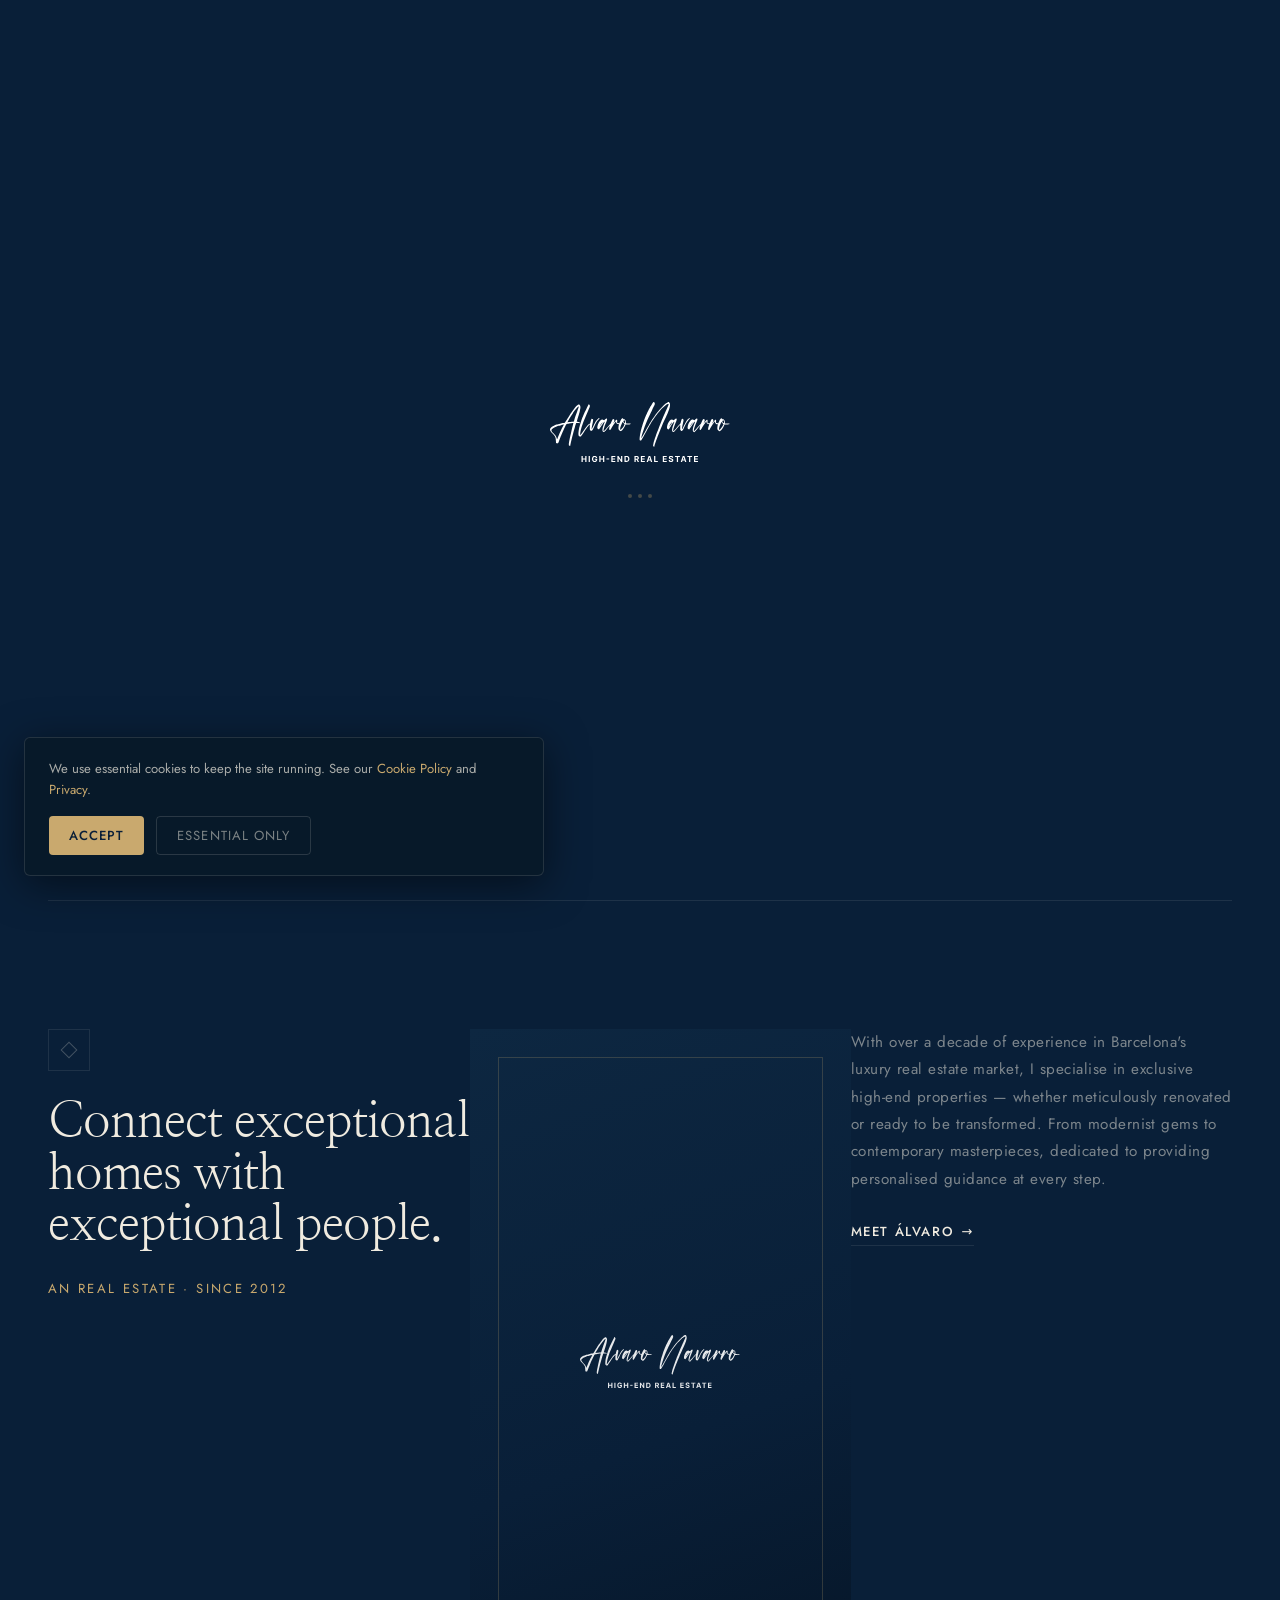
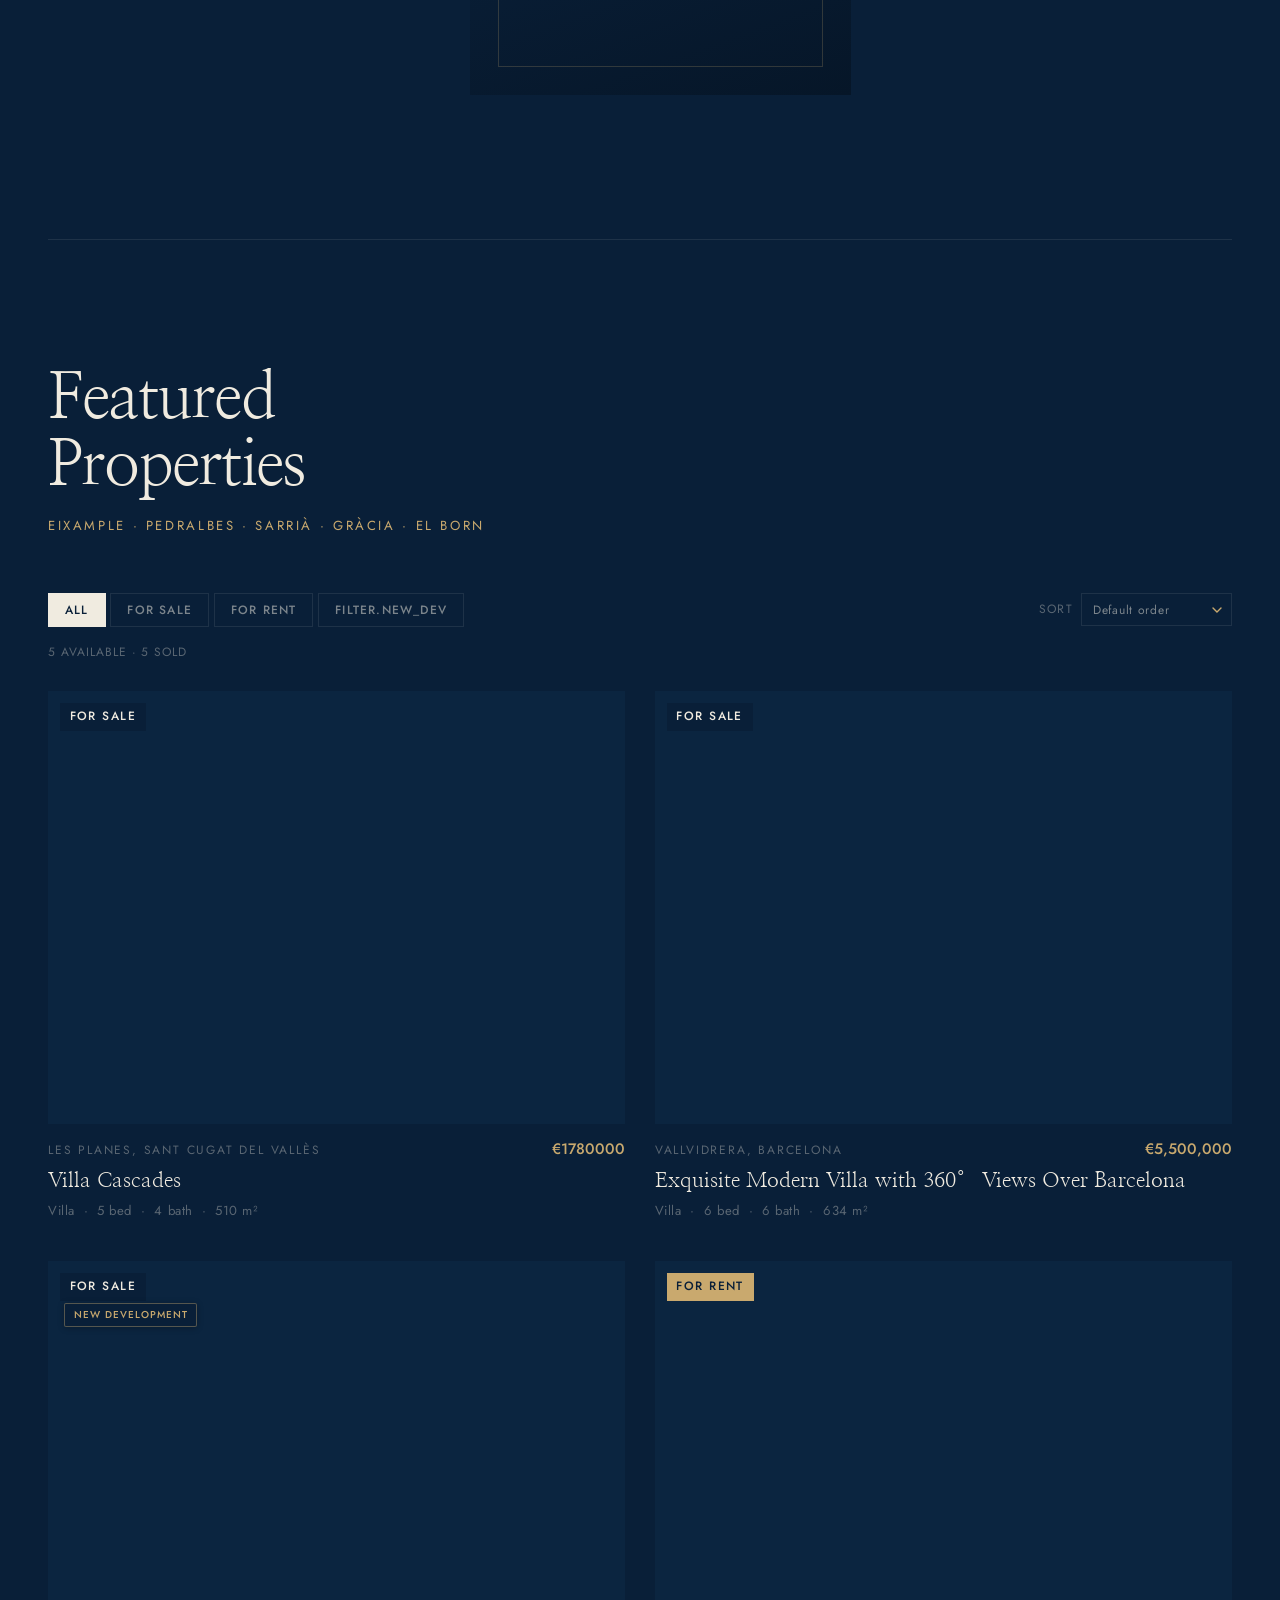
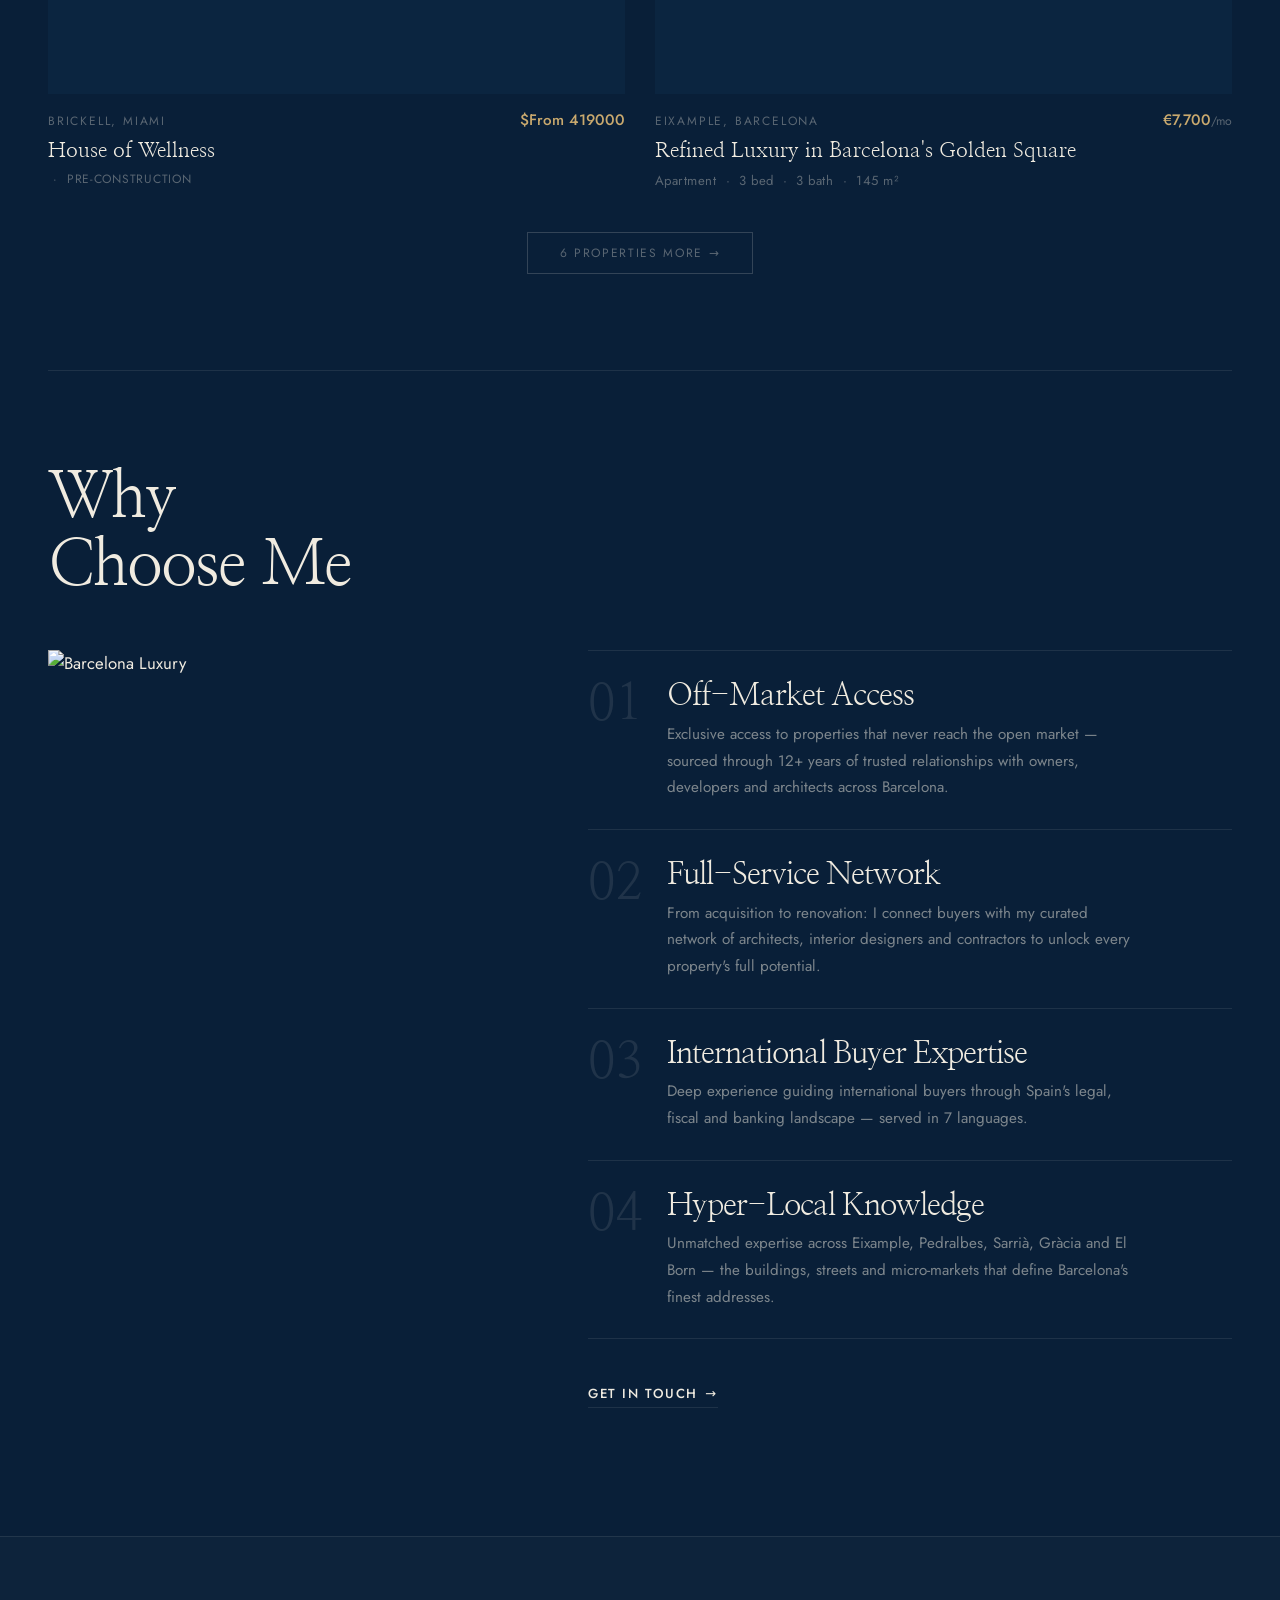
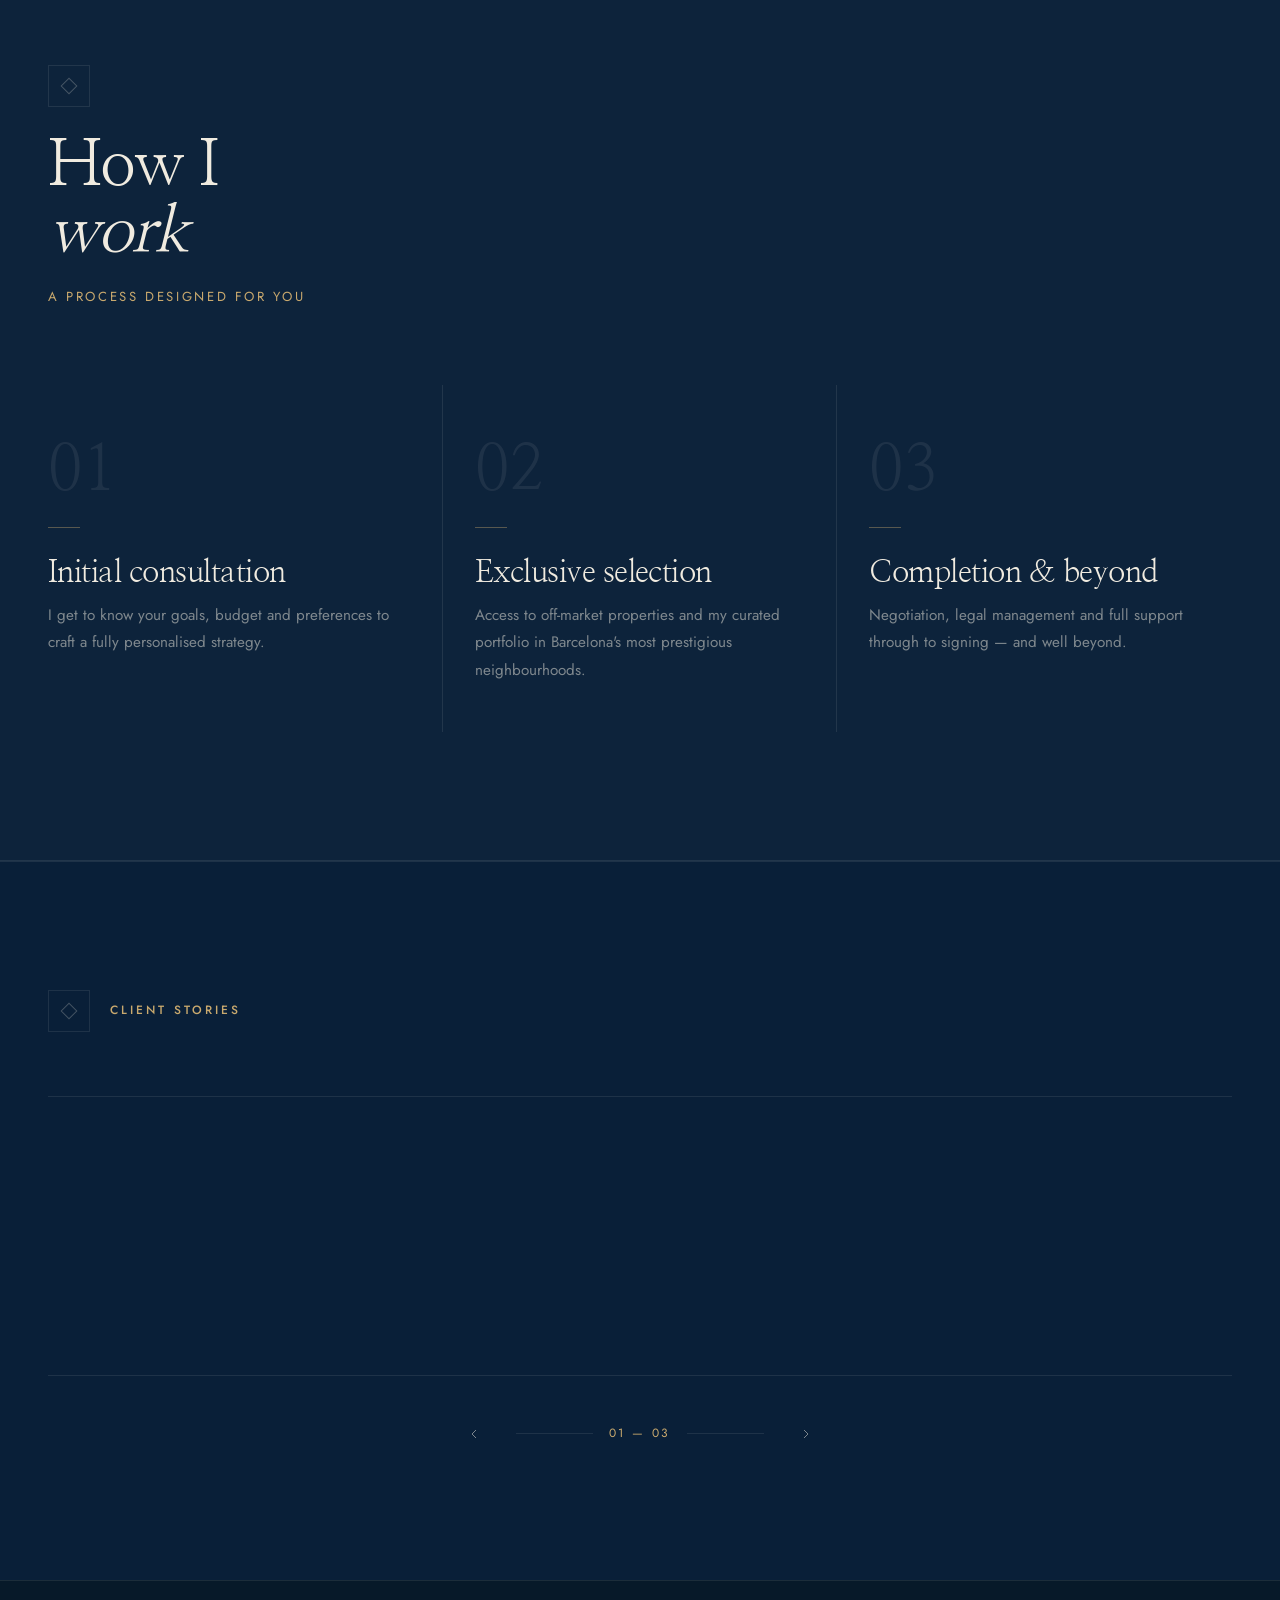
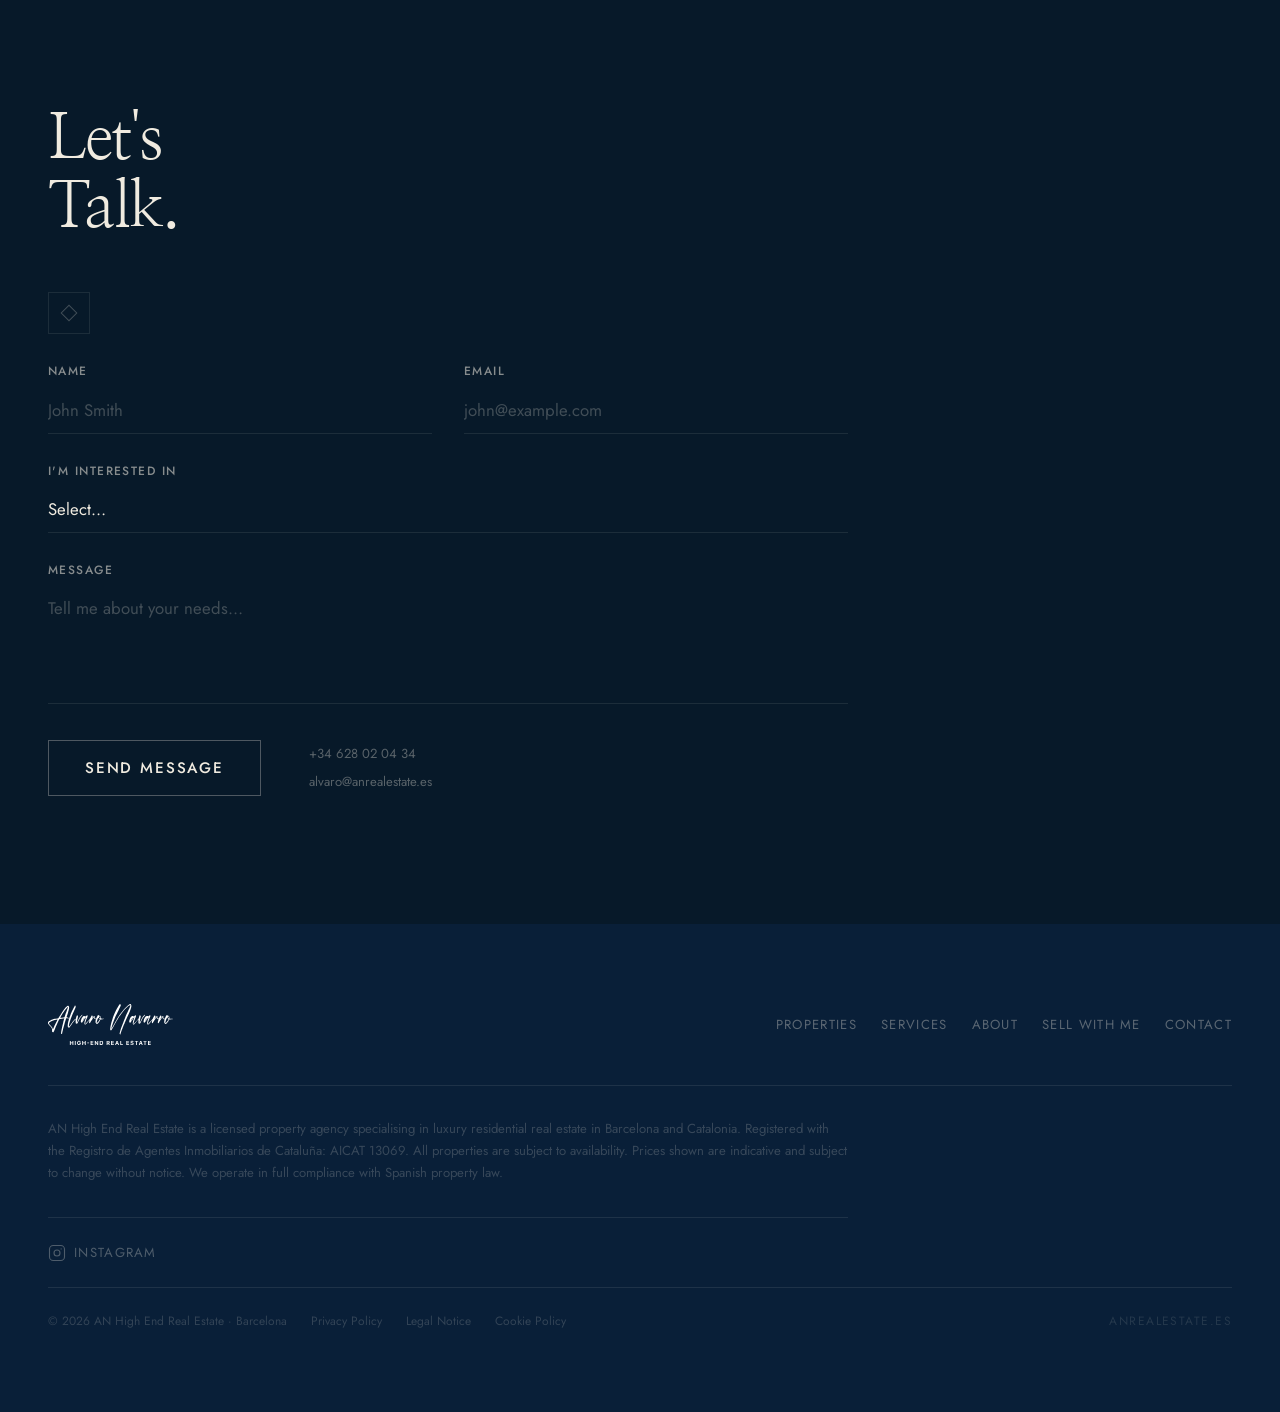
==== index.html @ 3052c9f0 "Sync inline listings data (69 properties)" ====
<!DOCTYPE html>
<html lang="en">
<head>
  <meta charset="UTF-8" />
  <meta name="viewport" content="width=device-width, initial-scale=1.0" />
  <meta name="description" content="Luxury properties for sale and rent in Barcelona and Costa Brava. AN Real Estate specialises in exclusive residential real estate — Eixample, Gràcia, Sant Gervasi and beyond. AICAT 13069." />
  <title>AN Real Estate — Luxury Properties in Barcelona</title>
  <!-- Open Graph -->
  <link rel="canonical" href="https://anrealestate.es/" />
  <meta property="og:type"        content="website" />
  <meta property="og:site_name"   content="AN Real Estate" />
  <meta property="og:url"         content="https://anrealestate.es/" />
  <meta property="og:title"       content="AN Real Estate — Luxury Properties in Barcelona" />
  <meta property="og:description" content="Exclusive luxury properties for sale and rent in Barcelona and the Costa Brava. AN High End Real Estate — AICAT 13069." />
  <meta property="og:image"       content="https://res.cloudinary.com/dbume3eak/image/upload/v1777641811/an-realestate/og-image.png" />
  <!-- Twitter Card -->
  <meta name="twitter:card"        content="summary_large_image" />
  <meta name="twitter:title"       content="AN Real Estate — Luxury Properties in Barcelona" />
  <meta name="twitter:description" content="Exclusive luxury properties for sale and rent in Barcelona and the Costa Brava." />
  <meta name="twitter:image"       content="https://res.cloudinary.com/dbume3eak/image/upload/v1777641811/an-realestate/og-image.png" />
  <meta name="robots" content="index, follow" />
  <meta property="og:locale" content="en_US" />
  <meta name="google-site-verification" content="NbRjLFc3wTZLDiJw9qyg2iSEWHU3D_rVM0f4NO4yLIE" />
  <link rel="alternate" hreflang="x-default" href="https://anrealestate.es/" />
  <link rel="alternate" hreflang="en" href="https://anrealestate.es/" />
  <link rel="alternate" hreflang="es" href="https://anrealestate.es/" />
  <link rel="alternate" hreflang="ca" href="https://anrealestate.es/" />
  <link rel="alternate" hreflang="fr" href="https://anrealestate.es/" />
  <link rel="alternate" hreflang="de" href="https://anrealestate.es/" />
  <link rel="alternate" hreflang="it" href="https://anrealestate.es/" />
  <link rel="alternate" hreflang="ru" href="https://anrealestate.es/" />
  <meta name="theme-color" content="#091f38" />
  <link rel="preload" as="image"
    href="https://res.cloudinary.com/dbume3eak/image/upload/q_auto,f_auto,w_1920/v1777483886/Hero9_aiaeao.jpg"
    imagesrcset="https://res.cloudinary.com/dbume3eak/image/upload/q_auto,f_auto,w_828/v1777483886/Hero9_aiaeao.jpg 828w, https://res.cloudinary.com/dbume3eak/image/upload/q_auto,f_auto,w_1024/v1777483886/Hero9_aiaeao.jpg 1024w, https://res.cloudinary.com/dbume3eak/image/upload/q_auto,f_auto,w_1440/v1777483886/Hero9_aiaeao.jpg 1440w, https://res.cloudinary.com/dbume3eak/image/upload/q_auto,f_auto,w_1920/v1777483886/Hero9_aiaeao.jpg 1920w"
    imagesizes="100vw" />
  <link rel="preconnect" href="https://res.cloudinary.com" />
  <link rel="preconnect" href="https://fonts.googleapis.com" />
  <link rel="preconnect" href="https://fonts.gstatic.com" crossorigin />
  <link href="https://fonts.googleapis.com/css2?family=Nanum+Myeongjo:wght@400;700&family=Jost:wght@300;400;500&display=swap" rel="stylesheet" media="print" onload="this.media='all'" />
  <noscript><link href="https://fonts.googleapis.com/css2?family=Nanum+Myeongjo:wght@400;700&family=Jost:wght@300;400;500&display=swap" rel="stylesheet" /></noscript>
  <link rel="stylesheet" href="styles.css?v=g5" />
  <link rel="icon" href="favicon.svg" type="image/svg+xml" />
  <script src="i18n.js"></script>
  <script type="application/ld+json">
  {
    "@context": "https://schema.org",
    "@type": "RealEstateAgent",
    "name": "AN High End Real Estate",
    "url": "https://anrealestate.es",
    "logo": "https://anrealestate.es/logo.svg",
    "image": "https://res.cloudinary.com/dbume3eak/image/upload/v1777641811/an-realestate/og-image.png",
    "description": "Exclusive luxury properties for sale and rent in Barcelona and the Costa Brava.",
    "priceRange": "€€€€",
    "address": {
      "@type": "PostalAddress",
      "addressLocality": "Barcelona",
      "addressRegion": "Catalunya",
      "addressCountry": "ES"
    },
    "openingHoursSpecification": [
      {
        "@type": "OpeningHoursSpecification",
        "dayOfWeek": ["Monday","Tuesday","Wednesday","Thursday","Friday"],
        "opens": "10:00",
        "closes": "18:00"
      }
    ],
    "telephone": "+34628020434",
    "sameAs": [
      "https://instagram.com/alvaro.navarro.real.estate"
    ]
  }
  </script>
</head>
<body class="is-loader">

<!-- LOADER -->
<div class="loader" id="loader">
  <div class="loader-inner">
    <div>
      <img src="logo.svg" alt="AN Real Estate" class="loader-logo" />
      <div class="loader-dots"><span></span><span></span><span></span></div>
    </div>
  </div>
</div>

<a href="#main-content" class="skip-link" data-i18n="a11y.skip">Skip to content</a>
<div id="wrapper">

  <!-- HEADER -->
  <header class="header" id="site-header">
    <div class="holder">
      <div class="header-block">

        <div class="header-left">
          <button class="mob-nav-icon" id="hamburger" aria-label="Menu" aria-expanded="false">
            <span></span><span></span>
          </button>
          <nav class="hn-left" aria-label="Primary left">
            <a href="#properties" class="hn-link" data-i18n="nav.properties">Properties</a>
            <a href="#services"   class="hn-link" data-i18n="nav.services">Services</a>
          </nav>
        </div>

        <a href="/" class="header-logo">
          <img src="logo.svg" alt="AN Real Estate" class="header-logo-img" />
        </a>

        <div class="header-right">
          <nav class="hn-right" aria-label="Primary right">
            <a href="about.html"     class="hn-link" data-i18n="nav.about">About</a>
            <a href="valuation.html" class="hn-link hn-link--cta" data-i18n="nav.valuation">Sell with me</a>
          </nav>
          <div class="lang-switcher" id="lang-switcher">
            <button class="lang-btn" id="lang-current" aria-expanded="false" aria-haspopup="listbox" onclick="toggleLangDropdown(event)">EN</button>
            <div class="lang-dropdown" id="lang-dropdown">
              <button class="lang-opt" data-lang="en" onclick="pickLang('en',event)">EN — English</button>
              <button class="lang-opt" data-lang="es" onclick="pickLang('es',event)">ES — Español</button>
              <button class="lang-opt" data-lang="ca" onclick="pickLang('ca',event)">CA — Català</button>
              <button class="lang-opt" data-lang="fr" onclick="pickLang('fr',event)">FR — Français</button>
              <button class="lang-opt" data-lang="de" onclick="pickLang('de',event)">DE — Deutsch</button>
              <button class="lang-opt" data-lang="it" onclick="pickLang('it',event)">IT — Italiano</button>
              <button class="lang-opt" data-lang="ru" onclick="pickLang('ru',event)">RU — Русский</button>
            </div>
          </div>
          <a href="#" class="header-phone tel-js" data-a="+34" data-b="628" data-c="02" data-d="04" data-e="34"></a>
        </div>

      </div>
    </div>
  </header>

  <!-- MOBILE DRAWER -->
  <div class="mobile-drawer" id="mobile-drawer" aria-hidden="true">
    <button class="drawer-close" aria-label="Close menu">&times;</button>
    <nav class="drawer-nav">
      <a href="#properties"    class="drawer-link" data-i18n="nav.properties">Properties</a>
      <a href="#services"      class="drawer-link" data-i18n="nav.services">Services</a>
      <a href="about.html"     class="drawer-link" data-i18n="nav.about">About</a>
      <a href="#contact"       class="drawer-link" data-i18n="nav.contact">Contact</a>
    </nav>
    <a href="valuation.html" class="drawer-link drawer-link--cta" data-i18n="nav.valuation">Sell with me</a>
    <div class="drawer-foot">
      <a href="#" class="drawer-phone tel-js" data-a="+34" data-b="628" data-c="02" data-d="04" data-e="34"><svg width="13" height="13" viewBox="0 0 24 24" fill="currentColor" aria-hidden="true"><path d="M6.6 10.8c1.4 2.8 3.8 5.1 6.6 6.6l2.2-2.2c.3-.3.7-.4 1-.2 1.1.4 2.3.6 3.6.6.6 0 1 .4 1 1V20c0 .6-.4 1-1 1C10.6 21 3 13.4 3 4c0-.6.4-1 1-1h3.5c.6 0 1 .4 1 1 0 1.3.2 2.5.6 3.6.1.3 0 .7-.2 1L6.6 10.8z"/></svg></a>
      <a href="https://wa.me/34628020434" class="drawer-wa" target="_blank" rel="noopener"><svg width="13" height="13" viewBox="0 0 24 24" fill="currentColor" aria-hidden="true"><path d="M17.472 14.382c-.297-.149-1.758-.867-2.03-.967-.273-.099-.471-.148-.67.15-.197.297-.767.966-.94 1.164-.173.199-.347.223-.644.075-.297-.15-1.255-.463-2.39-1.475-.883-.788-1.48-1.761-1.653-2.059-.173-.297-.018-.458.13-.606.134-.133.298-.347.446-.52.149-.174.198-.298.298-.497.099-.198.05-.371-.025-.52-.075-.149-.669-1.612-.916-2.207-.242-.579-.487-.5-.669-.51-.173-.008-.371-.01-.57-.01-.198 0-.52.074-.792.372-.272.297-1.04 1.016-1.04 2.479 0 1.462 1.065 2.875 1.213 3.074.149.198 2.096 3.2 5.077 4.487.709.306 1.262.489 1.694.625.712.227 1.36.195 1.871.118.571-.085 1.758-.719 2.006-1.413.248-.694.248-1.289.173-1.413-.074-.124-.272-.198-.57-.347m-5.421 7.403h-.004a9.87 9.87 0 01-5.031-1.378l-.361-.214-3.741.982.998-3.648-.235-.374a9.86 9.86 0 01-1.51-5.26c.001-5.45 4.436-9.884 9.888-9.884 2.64 0 5.122 1.03 6.988 2.898a9.825 9.825 0 012.893 6.994c-.003 5.45-4.437 9.884-9.885 9.884m8.413-18.297A11.815 11.815 0 0012.05 0C5.495 0 .16 5.335.157 11.892c0 2.096.547 4.142 1.588 5.945L.057 24l6.305-1.654a11.882 11.882 0 005.683 1.448h.005c6.554 0 11.89-5.335 11.893-11.893a11.821 11.821 0 00-3.48-8.413z"/></svg>WhatsApp</a>
    </div>
  </div>

  <!-- BANNER -->
  <main id="main-content">
  <section class="banner" id="hero">
    <div class="banner-slider" id="banner-slider">
      <div class="banner-slide active">
        <div class="banner-float"><img src="https://res.cloudinary.com/dbume3eak/image/upload/q_auto,f_auto,w_1920/v1777483886/Hero9_aiaeao.jpg" srcset="https://res.cloudinary.com/dbume3eak/image/upload/q_auto,f_auto,w_828/v1777483886/Hero9_aiaeao.jpg 828w, https://res.cloudinary.com/dbume3eak/image/upload/q_auto,f_auto,w_1024/v1777483886/Hero9_aiaeao.jpg 1024w, https://res.cloudinary.com/dbume3eak/image/upload/q_auto,f_auto,w_1440/v1777483886/Hero9_aiaeao.jpg 1440w, https://res.cloudinary.com/dbume3eak/image/upload/q_auto,f_auto,w_1920/v1777483886/Hero9_aiaeao.jpg 1920w" sizes="100vw" alt="Luxury apartment living room in Barcelona Eixample" loading="eager" fetchpriority="high" /></div>
      </div>
      <div class="banner-slide">
        <div class="banner-float"><img src="https://res.cloudinary.com/dbume3eak/image/upload/q_auto,f_auto,w_1920/v1777483884/Hero3_jqpspg.jpg" srcset="https://res.cloudinary.com/dbume3eak/image/upload/q_auto,f_auto,w_828/v1777483884/Hero3_jqpspg.jpg 828w, https://res.cloudinary.com/dbume3eak/image/upload/q_auto,f_auto,w_1024/v1777483884/Hero3_jqpspg.jpg 1024w, https://res.cloudinary.com/dbume3eak/image/upload/q_auto,f_auto,w_1440/v1777483884/Hero3_jqpspg.jpg 1440w, https://res.cloudinary.com/dbume3eak/image/upload/q_auto,f_auto,w_1920/v1777483884/Hero3_jqpspg.jpg 1920w" sizes="100vw" alt="High-end kitchen in exclusive Barcelona property" loading="lazy" /></div>
      </div>
      <div class="banner-slide">
        <div class="banner-float"><img src="https://res.cloudinary.com/dbume3eak/image/upload/q_auto,f_auto,w_1920/v1777483885/Hero4_svsepy.jpg" srcset="https://res.cloudinary.com/dbume3eak/image/upload/q_auto,f_auto,w_828/v1777483885/Hero4_svsepy.jpg 828w, https://res.cloudinary.com/dbume3eak/image/upload/q_auto,f_auto,w_1024/v1777483885/Hero4_svsepy.jpg 1024w, https://res.cloudinary.com/dbume3eak/image/upload/q_auto,f_auto,w_1440/v1777483885/Hero4_svsepy.jpg 1440w, https://res.cloudinary.com/dbume3eak/image/upload/q_auto,f_auto,w_1920/v1777483885/Hero4_svsepy.jpg 1920w" sizes="100vw" alt="Luxury penthouse terrace with Barcelona city views" loading="lazy" /></div>
      </div>
      <div class="banner-slide">
        <div class="banner-float"><img src="https://res.cloudinary.com/dbume3eak/image/upload/q_auto,f_auto,w_1920/v1777483887/Hero11_qszyft.jpg" srcset="https://res.cloudinary.com/dbume3eak/image/upload/q_auto,f_auto,w_828/v1777483887/Hero11_qszyft.jpg 828w, https://res.cloudinary.com/dbume3eak/image/upload/q_auto,f_auto,w_1024/v1777483887/Hero11_qszyft.jpg 1024w, https://res.cloudinary.com/dbume3eak/image/upload/q_auto,f_auto,w_1440/v1777483887/Hero11_qszyft.jpg 1440w, https://res.cloudinary.com/dbume3eak/image/upload/q_auto,f_auto,w_1920/v1777483887/Hero11_qszyft.jpg 1920w" sizes="100vw" alt="Master bedroom in luxury Barcelona residence" loading="lazy" /></div>
      </div>
      <div class="banner-slide">
        <div class="banner-float"><img src="https://res.cloudinary.com/dbume3eak/image/upload/q_auto,f_auto,w_1920/v1777483886/Hero7_juxk6h.jpg" srcset="https://res.cloudinary.com/dbume3eak/image/upload/q_auto,f_auto,w_828/v1777483886/Hero7_juxk6h.jpg 828w, https://res.cloudinary.com/dbume3eak/image/upload/q_auto,f_auto,w_1024/v1777483886/Hero7_juxk6h.jpg 1024w, https://res.cloudinary.com/dbume3eak/image/upload/q_auto,f_auto,w_1440/v1777483886/Hero7_juxk6h.jpg 1440w, https://res.cloudinary.com/dbume3eak/image/upload/q_auto,f_auto,w_1920/v1777483886/Hero7_juxk6h.jpg 1920w" sizes="100vw" alt="Luxury villa with pool on the Costa Brava" loading="lazy" /></div>
      </div>
      <div class="banner-slide">
        <div class="banner-float"><img src="https://res.cloudinary.com/dbume3eak/image/upload/q_auto,f_auto,w_1920/v1777483888/Hero12_qdh5o6.jpg" srcset="https://res.cloudinary.com/dbume3eak/image/upload/q_auto,f_auto,w_828/v1777483888/Hero12_qdh5o6.jpg 828w, https://res.cloudinary.com/dbume3eak/image/upload/q_auto,f_auto,w_1024/v1777483888/Hero12_qdh5o6.jpg 1024w, https://res.cloudinary.com/dbume3eak/image/upload/q_auto,f_auto,w_1440/v1777483888/Hero12_qdh5o6.jpg 1440w, https://res.cloudinary.com/dbume3eak/image/upload/q_auto,f_auto,w_1920/v1777483888/Hero12_qdh5o6.jpg 1920w" sizes="100vw" alt="Designer interior of a luxury flat in Barcelona Gràcia" loading="lazy" /></div>
      </div>
      <div class="banner-slide">
        <div class="banner-float"><img src="https://res.cloudinary.com/dbume3eak/image/upload/q_auto,f_auto,w_1920/v1777483885/Hero6_ujryfq.jpg" srcset="https://res.cloudinary.com/dbume3eak/image/upload/q_auto,f_auto,w_828/v1777483885/Hero6_ujryfq.jpg 828w, https://res.cloudinary.com/dbume3eak/image/upload/q_auto,f_auto,w_1024/v1777483885/Hero6_ujryfq.jpg 1024w, https://res.cloudinary.com/dbume3eak/image/upload/q_auto,f_auto,w_1440/v1777483885/Hero6_ujryfq.jpg 1440w, https://res.cloudinary.com/dbume3eak/image/upload/q_auto,f_auto,w_1920/v1777483885/Hero6_ujryfq.jpg 1920w" sizes="100vw" alt="Rooftop terrace luxury property Barcelona" loading="lazy" /></div>
      </div>
      <div class="banner-slide">
        <div class="banner-float"><img src="https://res.cloudinary.com/dbume3eak/image/upload/q_auto,f_auto,w_1920/v1777483887/Hero10_djutje.jpg" srcset="https://res.cloudinary.com/dbume3eak/image/upload/q_auto,f_auto,w_828/v1777483887/Hero10_djutje.jpg 828w, https://res.cloudinary.com/dbume3eak/image/upload/q_auto,f_auto,w_1024/v1777483887/Hero10_djutje.jpg 1024w, https://res.cloudinary.com/dbume3eak/image/upload/q_auto,f_auto,w_1440/v1777483887/Hero10_djutje.jpg 1440w, https://res.cloudinary.com/dbume3eak/image/upload/q_auto,f_auto,w_1920/v1777483887/Hero10_djutje.jpg 1920w" sizes="100vw" alt="Elegant dining room in exclusive Barcelona apartment" loading="lazy" /></div>
      </div>
      <div class="banner-slide">
        <div class="banner-float"><img src="https://res.cloudinary.com/dbume3eak/image/upload/q_auto,f_auto,w_1920/v1777483886/Hero8_aynoon.jpg" srcset="https://res.cloudinary.com/dbume3eak/image/upload/q_auto,f_auto,w_828/v1777483886/Hero8_aynoon.jpg 828w, https://res.cloudinary.com/dbume3eak/image/upload/q_auto,f_auto,w_1024/v1777483886/Hero8_aynoon.jpg 1024w, https://res.cloudinary.com/dbume3eak/image/upload/q_auto,f_auto,w_1440/v1777483886/Hero8_aynoon.jpg 1440w, https://res.cloudinary.com/dbume3eak/image/upload/q_auto,f_auto,w_1920/v1777483886/Hero8_aynoon.jpg 1920w" sizes="100vw" alt="Luxury property entrance hall in Barcelona Sant Gervasi" loading="lazy" /></div>
      </div>
      <div class="banner-slide">
        <div class="banner-float"><img src="https://res.cloudinary.com/dbume3eak/image/upload/q_auto,f_auto,w_1920/v1777483884/Hero1_akz66l.jpg" srcset="https://res.cloudinary.com/dbume3eak/image/upload/q_auto,f_auto,w_828/v1777483884/Hero1_akz66l.jpg 828w, https://res.cloudinary.com/dbume3eak/image/upload/q_auto,f_auto,w_1024/v1777483884/Hero1_akz66l.jpg 1024w, https://res.cloudinary.com/dbume3eak/image/upload/q_auto,f_auto,w_1440/v1777483884/Hero1_akz66l.jpg 1440w, https://res.cloudinary.com/dbume3eak/image/upload/q_auto,f_auto,w_1920/v1777483884/Hero1_akz66l.jpg 1920w" sizes="100vw" alt="AN Real Estate — luxury residential properties in Barcelona" loading="lazy" /></div>
      </div>
    </div>
    <div class="banner-overlay"></div>
    <div class="banner-main">
      <div class="holder">
        <div class="banner-block">
          <p class="banner-eyebrow" data-i18n="hero.eyebrow">Barcelona <span class="beo-sep">—</span> Since 2012</p>
          <h1 class="banner-h1">
            <span class="text-wrap"><span class="text-inner" data-i18n="hero.h1.1">Your Finest</span></span>
            <span class="text-wrap"><span class="text-inner" data-i18n="hero.h1.2"><em>Address.</em></span></span>
          </h1>
          <p class="banner-sub" data-i18n="hero.sub">Connecting finest homes with discerning buyers across Barcelona's most prestigious neighbourhoods.</p>
          <a href="#properties" class="button" data-i18n="hero.cta">Explore Properties</a>
        </div>
      </div>
    </div>
    <div class="banner-dots" id="banner-dots">
      <button class="bn-dot active" data-i="0" aria-label="Slide 1"></button>
      <button class="bn-dot" data-i="1" aria-label="Slide 2"></button>
      <button class="bn-dot" data-i="2" aria-label="Slide 3"></button>
      <button class="bn-dot" data-i="3" aria-label="Slide 4"></button>
      <button class="bn-dot" data-i="4" aria-label="Slide 5"></button>
      <button class="bn-dot" data-i="5" aria-label="Slide 6"></button>
      <button class="bn-dot" data-i="6" aria-label="Slide 7"></button>
      <button class="bn-dot" data-i="7" aria-label="Slide 8"></button>
      <button class="bn-dot" data-i="8" aria-label="Slide 9"></button>
      <button class="bn-dot" data-i="9" aria-label="Slide 10"></button>
    </div>
  </section>

  <!-- MAIN CONTENT WRAP -->
  <section class="main-wrap">
    <div class="holder">

      <!-- ABOUT INTRO — 3 col -->
      <div class="about-team">
        <div class="about-team-col reveal">
          <div class="key-wrap"><div class="key"></div></div>
          <h2 class="at-heading">
            <span class="text-wrap"><span class="text-inner" data-i18n="about.h.1">connect exceptional</span></span>
            <span class="text-wrap"><span class="text-inner" data-i18n="about.h.2">homes with</span></span>
            <span class="text-wrap"><span class="text-inner" data-i18n="about.h.3">exceptional people.</span></span>
          </h2>
          <p class="at-sub" data-i18n="about.since">AN Real Estate · Since 2012</p>
        </div>
        <div class="about-team-col at-img-col">
          <div class="at-img img-float at-logo-frame">
            <img src="logo.svg" alt="AN Real Estate" class="at-logo-avatar" loading="lazy" />
          </div>
        </div>
        <div class="about-team-col reveal">
          <p class="at-text" data-i18n="about.text">With over a decade of experience in Barcelona's luxury real estate market, I specialise in exclusive high-end properties — whether meticulously renovated or ready to be transformed. From modernist gems to contemporary masterpieces, dedicated to providing personalised guidance at every step.</p>
          <a href="about.html" class="link-flash"><span data-i18n="about.link">Meet Álvaro</span> <span aria-hidden="true">→</span></a>
        </div>
      </div>

      <!-- INFO / PROPERTIES -->
      <div class="info" id="properties">
        <div class="info-top reveal">
          <h2 class="info-heading">
            <span class="text-wrap"><span class="text-inner" data-i18n="props.h1">Featured</span></span>
            <span class="text-wrap"><span class="text-inner" data-i18n="props.h2">Properties</span></span>
          </h2>
          <p class="subheading">Eixample · Pedralbes · Sarrià · Gràcia · El Born</p>
        </div>
        <div class="info-content">
          <div class="info-block">
            <div class="controls-row">
              <div class="filter-tabs" role="tablist">
                <button class="ftab active" data-filter="all" data-i18n="filter.all">All</button>
                <button class="ftab" data-filter="sale" data-i18n="prop.for_sale">For Sale</button>
                <button class="ftab" data-filter="rent" data-i18n="prop.for_rent">For Rent</button>
                <button class="ftab" data-filter="development" data-i18n="filter.new_dev">New Dev</button>
              </div>
              <div class="sort-wrap">
                <label for="props-sort" class="sort-label" data-i18n="sort.by">Sort</label>
                <select id="props-sort" class="sort-select">
                  <option value="default"    data-i18n="sort.default">Featured</option>
                  <option value="price_desc" data-i18n="sort.price_desc">Price: High → Low</option>
                  <option value="price_asc"  data-i18n="sort.price_asc">Price: Low → High</option>
                </select>
              </div>
            </div>
            <p class="result-count" id="props-count" aria-live="polite"></p>
            <div class="props-grid" id="props-grid"></div>
            <p class="rent-sort-note" id="rent-sort-note" aria-live="polite"></p>
            <div class="view-more-wrap">
              <button class="btn-view-more" id="btn-view-more" hidden></button>
            </div>
          </div>

          <!-- SERVICES — invest-info style -->
          <div class="invest-info" id="services">
            <div class="invest-info-top reveal">
              <h2 class="invest-heading">
                <span class="text-wrap"><span class="text-inner" data-i18n="svc.h1">Why</span></span>
                <span class="text-wrap"><span class="text-inner" data-i18n="svc.h2">Choose Me</span></span>
              </h2>
            </div>
            <div class="invest-info-block">
              <div class="invest-info-img img-float">
                <img src="https://res.cloudinary.com/dbume3eak/image/upload/q_auto,f_auto,w_900/v1777483884/Hero3_jqpspg.jpg" alt="Barcelona Luxury" loading="lazy" />
              </div>
              <div class="invest-info-content">
                <div class="services-list">
                  <div class="svc-item">
                    <span class="svc-num">01</span>
                    <div class="svc-body">
                      <h3 class="svc-name" data-i18n="svc.01.name">Off-Market Access</h3>
                      <p class="svc-desc" data-i18n="svc.01.desc">Exclusive access to properties that never reach the open market — sourced through 12+ years of trusted relationships with owners, developers and architects across Barcelona.</p>
                    </div>
                  </div>
                  <div class="svc-item">
                    <span class="svc-num">02</span>
                    <div class="svc-body">
                      <h3 class="svc-name" data-i18n="svc.02.name">Full-Service Network</h3>
                      <p class="svc-desc" data-i18n="svc.02.desc">From acquisition to renovation: I connect buyers with a curated network of architects, interior designers and contractors to unlock every property's full potential.</p>
                    </div>
                  </div>
                  <div class="svc-item">
                    <span class="svc-num">03</span>
                    <div class="svc-body">
                      <h3 class="svc-name" data-i18n="svc.03.name">International Buyer Expertise</h3>
                      <p class="svc-desc" data-i18n="svc.03.desc">Deep experience guiding international buyers through Spain's legal, fiscal and banking landscape — served in 7 languages.</p>
                    </div>
                  </div>
                  <div class="svc-item">
                    <span class="svc-num">04</span>
                    <div class="svc-body">
                      <h3 class="svc-name" data-i18n="svc.04.name">Hyper-Local Knowledge</h3>
                      <p class="svc-desc" data-i18n="svc.04.desc">Unmatched expertise across Eixample, Pedralbes, Sarrià, Gràcia and El Born — the buildings, streets and micro-markets that define Barcelona's finest addresses.</p>
                    </div>
                  </div>
                </div>
                <a href="#contact" class="link-flash"><span data-i18n="svc.cta">Get in touch</span> <span aria-hidden="true">→</span></a>
              </div>
            </div>
          </div>

        </div>
      </div>

    </div>
  </section>

  <!-- HOW IT WORKS -->
  <section class="process-section">
    <div class="holder">
      <div class="process-top reveal">
        <div class="key-wrap"><div class="key"></div></div>
        <h2 class="process-heading">
          <span class="text-wrap"><span class="text-inner" data-i18n="process.h1">How I</span></span>
          <span class="text-wrap"><span class="text-inner" data-i18n="process.h2" data-i18n-html><em>work</em></span></span>
        </h2>
        <p class="subheading" data-i18n="process.sub">A process designed for you</p>
      </div>
      <div class="process-steps">
        <div class="process-step reveal">
          <span class="ps-num">01</span>
          <div class="ps-line"></div>
          <div class="ps-body">
            <h3 class="ps-title" data-i18n="process.01.title">Initial consultation</h3>
            <p class="ps-desc" data-i18n="process.01.desc">I get to know your goals, budget and preferences to craft a fully personalised strategy.</p>
          </div>
        </div>
        <div class="process-step reveal">
          <span class="ps-num">02</span>
          <div class="ps-line"></div>
          <div class="ps-body">
            <h3 class="ps-title" data-i18n="process.02.title">Exclusive selection</h3>
            <p class="ps-desc" data-i18n="process.02.desc">Access to off-market properties and my curated portfolio in Barcelona's most prestigious neighbourhoods.</p>
          </div>
        </div>
        <div class="process-step reveal">
          <span class="ps-num">03</span>
          <div class="ps-line"></div>
          <div class="ps-body">
            <h3 class="ps-title" data-i18n="process.03.title">Completion &amp; beyond</h3>
            <p class="ps-desc" data-i18n="process.03.desc">Negotiation, legal management and full support through to signing — and well beyond.</p>
          </div>
        </div>
      </div>
    </div>
  </section>

  <!-- TESTIMONIALS -->
  <section class="testi-section" id="testimonials">
    <div class="holder">
      <div class="testi-top reveal">
        <div class="key-wrap"><div class="key"></div></div>
        <p class="testi-eyebrow" data-i18n="testi.eyebrow">Client Stories</p>
      </div>
      <div class="testi-list">

        <div class="testi-item">
          <blockquote class="testi-big-quote" data-i18n="testi.1.q">"Álvaro is a rare professional. I hired his service, and both the accurate property valuation and his commitment to achieving a quick sale were outstanding. His passion for doing things right is invaluable."</blockquote>
          <p class="testi-attr" data-i18n="testi.1.a">— Maribel Puig &nbsp;·&nbsp; Property Owner</p>
        </div>

        <div class="testi-item">
          <blockquote class="testi-big-quote" data-i18n="testi.2.q">"I sold an apartment in a very short time and under the agreed conditions. The professionalism and experience of Álvaro Navarro, who advised me throughout the entire process, were excellent."</blockquote>
          <p class="testi-attr" data-i18n="testi.2.a">— Joan Casanovas &nbsp;·&nbsp; Investor &amp; Buyer</p>
        </div>

        <div class="testi-item">
          <blockquote class="testi-big-quote" data-i18n="testi.3.q">"We were very satisfied with Álvaro Navarro's work. He met all our expectations in both price estimation and sale time. In my opinion, he is a reference in Barcelona's high-end residential sector."</blockquote>
          <p class="testi-attr" data-i18n="testi.3.a">— Enrique Cucurella &nbsp;·&nbsp; Property Owner</p>
        </div>

      </div>

      <div class="testi-nav">
        <button class="testi-arrow" id="testi-prev" aria-label="Previous testimonial">
          <svg width="16" height="16" fill="none" stroke="currentColor" stroke-width="1.5" viewBox="0 0 24 24"><polyline points="15 18 9 12 15 6"/></svg>
        </button>
        <div class="testi-counter">
          <span class="testi-nav-line"></span>
          <span class="testi-count" id="testi-count">01 — 03</span>
          <span class="testi-nav-line"></span>
        </div>
        <button class="testi-arrow" id="testi-next" aria-label="Next testimonial">
          <svg width="16" height="16" fill="none" stroke="currentColor" stroke-width="1.5" viewBox="0 0 24 24"><polyline points="9 18 15 12 9 6"/></svg>
        </button>
      </div>

    </div>
  </section>

  <!-- JOIN / CONTACT -->
  <section class="join" id="contact">
    <div class="holder">
      <div class="join-top reveal">
        <h2 class="join-heading">
          <span class="text-wrap"><span class="text-inner" data-i18n="contact.h1">Let's</span></span>
          <span class="text-wrap"><span class="text-inner" data-i18n="contact.h2">Talk.</span></span>
        </h2>
      </div>
      <div class="join-body">
        <div class="key-wrap"><div class="key"></div></div>
        <form class="join-form" id="contact-form" novalidate>
          <div class="form-row">
            <div class="fg">
              <label class="flabel" data-i18n="form.name">Name</label>
              <input type="text" name="name" class="finput" placeholder="John Smith" data-i18n="contact.name_ph" required />
            </div>
            <div class="fg">
              <label class="flabel" data-i18n="form.email">Email</label>
              <input type="email" name="email" class="finput" placeholder="john@example.com" data-i18n="contact.email_ph" required />
            </div>
          </div>
          <div class="fg">
            <label class="flabel" data-i18n="contact.interest">I'm interested in</label>
            <select name="interest" class="finput">
              <option value="" data-i18n="contact.select">Select…</option>
              <option data-i18n="contact.buy">Buying a property</option>
              <option data-i18n="contact.sell">Selling my property</option>
              <option data-i18n="contact.rent.label">Renting</option>
              <option data-i18n="contact.valuation">Free valuation</option>
              <option data-i18n="contact.other">Other</option>
            </select>
          </div>
          <div class="fg">
            <label class="flabel" data-i18n="form.message">Message</label>
            <textarea name="message" class="finput ftextarea" rows="4" placeholder="Tell me about your needs…" data-i18n="contact.msg_ph"></textarea>
          </div>
          <div class="join-submit">
            <button type="submit" class="button" data-i18n="contact.submit">Send Message</button>
            <div class="join-contact-links">
              <a href="#" class="jcl tel-js" data-a="+34" data-b="628" data-c="02" data-d="04" data-e="34"></a>
              <a href="mailto:alvaro@anrealestate.es" class="jcl">alvaro@anrealestate.es</a>
            </div>
          </div>
        </form>
      </div>
    </div>
  </section>
  </main>

  <!-- FOOTER -->
  <footer class="footer">
    <div class="holder">
      <div class="footer-top">
        <a href="/" class="footer-logo">
          <img src="logo.svg" alt="AN Real Estate" class="header-logo-img" />
        </a>
        <nav class="footer-nav">
          <a href="#properties"    class="fn-link" data-i18n="nav.properties">Properties</a>
          <a href="#services"      class="fn-link" data-i18n="nav.services">Services</a>
          <a href="about.html"     class="fn-link" data-i18n="nav.about">About</a>
          <a href="valuation.html" class="fn-link" data-i18n="nav.valuation">Sell with me</a>
          <a href="#contact"       class="fn-link" data-i18n="nav.contact">Contact</a>
        </nav>
      </div>
      <div class="footer-text">
        <p data-i18n="footer.disclaimer">AN High End Real Estate is a licensed property agency specialising in luxury residential real estate in Barcelona and Catalonia. Registered with the Registro de Agentes Inmobiliarios de Cataluña: AICAT 13069. All properties are subject to availability. Prices shown are indicative and subject to change without notice. We operate in full compliance with Spanish property law.</p>
      </div>
      <div class="footer-social">
        <a href="https://instagram.com/alvaro.navarro.real.estate" class="fsoc-link" aria-label="Instagram" target="_blank" rel="noopener">
          <svg width="18" height="18" fill="none" stroke="currentColor" stroke-width="1.5" viewBox="0 0 24 24"><rect x="2" y="2" width="20" height="20" rx="5" ry="5"/><circle cx="12" cy="12" r="4"/><path d="M17.5 6.5h.01" stroke-linecap="round"/></svg>
          Instagram
        </a>
      </div>
      <div class="footer-bottom">
        <div class="footer-copy">
          <span>© 2026 AN High End Real Estate · Barcelona</span>
          <a href="privacy.html" data-i18n="footer.privacy">Privacy Policy</a>
          <a href="legal.html" data-i18n="footer.legal">Legal Notice</a>
          <a href="cookies.html" data-i18n="footer.cookies">Cookie Policy</a>
        </div>
        <div class="footer-studio">anrealestate.es</div>
      </div>
    </div>
  </footer>

</div><!-- /#wrapper -->

<!-- WhatsApp FAB -->
<a href="https://wa.me/34628020434" class="wa-fab" aria-label="WhatsApp" target="_blank" rel="noopener">
  <span class="wa-fab-label" data-i18n="wa.label">Chat on WhatsApp</span>
  <svg width="24" height="24" fill="currentColor" viewBox="0 0 24 24"><path d="M17.472 14.382c-.297-.149-1.758-.867-2.03-.967-.273-.099-.471-.148-.67.15-.197.297-.767.966-.94 1.164-.173.199-.347.223-.644.075-.297-.15-1.255-.463-2.39-1.475-.883-.788-1.48-1.761-1.653-2.059-.173-.297-.018-.458.13-.606.134-.133.298-.347.446-.52.149-.174.198-.298.298-.497.099-.198.05-.371-.025-.52-.075-.149-.669-1.612-.916-2.207-.242-.579-.487-.5-.669-.51-.173-.008-.371-.01-.57-.01-.198 0-.52.074-.792.372-.272.297-1.04 1.016-1.04 2.479 0 1.462 1.065 2.875 1.213 3.074.149.198 2.096 3.2 5.077 4.487.709.306 1.262.489 1.694.625.712.227 1.36.195 1.871.118.571-.085 1.758-.719 2.006-1.413.248-.694.248-1.289.173-1.413-.074-.124-.272-.198-.57-.347m-5.421 7.403h-.004a9.87 9.87 0 0 1-5.031-1.378l-.361-.214-3.741.982.998-3.648-.235-.374a9.86 9.86 0 0 1-1.51-5.26c.001-5.45 4.436-9.884 9.888-9.884 2.64 0 5.122 1.03 6.988 2.898a9.825 9.825 0 0 1 2.893 6.994c-.003 5.45-4.437 9.884-9.885 9.884m8.413-18.297A11.815 11.815 0 0 0 12.05 0C5.495 0 .16 5.335.157 11.892c0 2.096.547 4.142 1.588 5.945L.057 24l6.305-1.654a11.882 11.882 0 0 0 5.683 1.448h.005c6.554 0 11.89-5.335 11.893-11.893a11.821 11.821 0 0 0-3.48-8.413Z"/></svg>
</a>

<script src="https://cdn.jsdelivr.net/npm/gsap@3.12.5/dist/gsap.min.js"></script>
<script src="https://cdn.jsdelivr.net/npm/gsap@3.12.5/dist/ScrollTrigger.min.js"></script>
<script src="https://cdn.jsdelivr.net/npm/split-type@0.3.4/umd/index.min.js"></script>
<script src="main.js?v=ux2"></script>
<script src="animations.js"></script>
<script src="photo-protect.js"></script>
<script id="listings-data" type="application/json">{"listings":[{"slug":"gracia-garden","title":"Exquisite Brand-New Garden Residence in Gràcia","price":"€830,000","ref":"AN-2026-001","neighbourhood":"Gràcia, Barcelona","type":"sale","badge":"new","badge_type":"Apartment","beds":2,"baths":2,"size":"94","floor":"Ground","image":"https://res.cloudinary.com/dbume3eak/image/upload/v1777404776/an-realestate/gracia-garden/Imagen-01-logo-1.jpg","images":[{"src":"https://res.cloudinary.com/dbume3eak/image/upload/v1777404776/an-realestate/gracia-garden/Imagen-01-logo-1.jpg","alt":"Exquisite Brand-New Garden Residence in Gràcia"},{"src":"https://res.cloudinary.com/dbume3eak/image/upload/v1777404776/an-realestate/gracia-garden/imagen-4-logo-1.jpg","alt":"Exquisite Brand-New Garden Residence in Gràcia"},{"src":"https://res.cloudinary.com/dbume3eak/image/upload/v1777404776/an-realestate/gracia-garden/imagen3-logo-2.jpg","alt":"Exquisite Brand-New Garden Residence in Gràcia"},{"src":"https://res.cloudinary.com/dbume3eak/image/upload/v1777404776/an-realestate/gracia-garden/Imagen-02-logo-1.jpg","alt":"Exquisite Brand-New Garden Residence in Gràcia"},{"src":"https://res.cloudinary.com/dbume3eak/image/upload/v1777404776/an-realestate/gracia-garden/planell.jpg","alt":"Exquisite Brand-New Garden Residence in Gràcia"}],"description":["Ground-floor residence currently undergoing a high-spec renovation in the heart of Gràcia, adjacent to Avenida Diagonal and the Jardinets de Gràcia. A rare opportunity to acquire a property of exceptional character in one of Barcelona's most sought-after neighbourhoods.","The residence features soaring ceilings, beautifully restored Volta Catalana brickwork, and a luminous 23 m² open-plan living, dining and kitchen area. The principal suite includes a generous dressing room and a 7.30 m² bathroom. A second bedroom and a fully independent multipurpose pavilion of 18.50 m² — pre-installed for a potential third bathroom — complete the layout.","The 45 m² Mediterranean garden provides a private outdoor sanctuary in the city, ideal for entertaining or simply enjoying the Barcelona climate year-round."],"details":[{"key":"Property type","val":"Ground-floor apartment"},{"key":"Built area","val":"94.50 m²"},{"key":"Private garden","val":"45 m²"},{"key":"Independent pavilion","val":"18.50 m²"},{"key":"Bedrooms","val":"2 suites"},{"key":"Bathrooms","val":"2"},{"key":"Floor","val":"Ground floor"},{"key":"Living / dining","val":"23 m² open-plan"},{"key":"Condition","val":"New — under renovation"},{"key":"Reference","val":"AN-2026-001"}],"features":{"Interior":["23 m² open-plan living & dining","2 suites with en-suite bathrooms","Principal suite with dressing room","7.30 m² master bathroom","Restored Volta Catalana brickwork","Soaring ceilings","High-spec renovation"],"Outdoor":["45 m² Mediterranean garden","Independent 18.50 m² pavilion","Pre-installed for 3rd bathroom","Private outdoor space"]},"nearby":[{"name":"Jardinets de Gràcia","dist":"2 min walk"},{"name":"Avenida Diagonal","dist":"1 min walk"},{"name":"Gràcia Metro Station (L3)","dist":"5 min walk"},{"name":"El Prat International Airport","dist":"25 min drive"}],"address":"Carrer de la Fraternitat, 21, Barcelona, Spain","doorFloor":"bajos","zip":"08012","stage":"active","propertyType":"apartment","province":"Barcelona","city":"Barcelona","zone":"Gràcia","order":5},{"slug":"eixample-golden-square-rent","title":"Refined Luxury in Barcelona's Golden Square","price":"€7,700","ref":"AN-46749","province":"Barcelona","city":"Barcelona","zone":"Eixample","neighbourhood":"Eixample, Barcelona","type":"rent","propertyType":"apartment","badge_type":"Apartment","beds":3,"baths":3,"size":"145","floor":"Principal","image":"https://res.cloudinary.com/dbume3eak/image/upload/v1777404785/an-realestate/eixample-golden-square-rent/2026-02-24_Rambla_de_Catalunya_45_Ppal_2_Barcelona_64-2.jpg","images":[{"src":"https://res.cloudinary.com/dbume3eak/image/upload/v1777404785/an-realestate/eixample-golden-square-rent/2026-02-24_Rambla_de_Catalunya_45_Ppal_2_Barcelona_64-2.jpg","alt":"Refined Luxury in Barcelona's Golden Square"},{"src":"https://res.cloudinary.com/dbume3eak/image/upload/v1777404784/an-realestate/eixample-golden-square-rent/2026-02-24_Rambla_de_Catalunya_45_Ppal_2_Barcelona_60-2.jpg","alt":"Refined Luxury in Barcelona's Golden Square"},{"src":"https://res.cloudinary.com/dbume3eak/image/upload/v1777404784/an-realestate/eixample-golden-square-rent/2026-02-24_Rambla_de_Catalunya_45_Ppal_2_Barcelona_63-2.jpg","alt":"Refined Luxury in Barcelona's Golden Square"},{"src":"https://res.cloudinary.com/dbume3eak/image/upload/v1777404784/an-realestate/eixample-golden-square-rent/2026-02-24_Rambla_de_Catalunya_45_Ppal_2_Barcelona_61-2.jpg","alt":"Refined Luxury in Barcelona's Golden Square"},{"src":"https://res.cloudinary.com/dbume3eak/image/upload/v1777404784/an-realestate/eixample-golden-square-rent/2026-02-24_Rambla_de_Catalunya_45_Ppal_2_Barcelona_59-2.jpg","alt":"Refined Luxury in Barcelona's Golden Square"},{"src":"https://res.cloudinary.com/dbume3eak/image/upload/v1777404784/an-realestate/eixample-golden-square-rent/2026-02-24_Rambla_de_Catalunya_45_Ppal_2_Barcelona_58-2.jpg","alt":"Refined Luxury in Barcelona's Golden Square"},{"src":"https://res.cloudinary.com/dbume3eak/image/upload/v1777404784/an-realestate/eixample-golden-square-rent/2026-02-24_Rambla_de_Catalunya_45_Ppal_2_Barcelona_62-2.jpg","alt":"Refined Luxury in Barcelona's Golden Square"},{"src":"https://res.cloudinary.com/dbume3eak/image/upload/v1777404785/an-realestate/eixample-golden-square-rent/2026-02-24_Rambla_de_Catalunya_45_Ppal_2_Barcelona_65-2.jpg","alt":"Refined Luxury in Barcelona's Golden Square"},{"src":"https://res.cloudinary.com/dbume3eak/image/upload/v1777404785/an-realestate/eixample-golden-square-rent/2026-02-24_Rambla_de_Catalunya_45_Ppal_2_Barcelona_66-2.jpg","alt":"Refined Luxury in Barcelona's Golden Square"},{"src":"https://res.cloudinary.com/dbume3eak/image/upload/v1777404783/an-realestate/eixample-golden-square-rent/2026-02-24_Rambla_de_Catalunya_45_Ppal_2_Barcelona_57-2.jpg","alt":"Refined Luxury in Barcelona's Golden Square"},{"src":"https://res.cloudinary.com/dbume3eak/image/upload/v1777404783/an-realestate/eixample-golden-square-rent/2026-02-24_Rambla_de_Catalunya_45_Ppal_2_Barcelona_56-2.jpg","alt":"Refined Luxury in Barcelona's Golden Square"},{"src":"https://res.cloudinary.com/dbume3eak/image/upload/v1777404783/an-realestate/eixample-golden-square-rent/2026-02-24_Rambla_de_Catalunya_45_Ppal_2_Barcelona_55-2.jpg","alt":"Refined Luxury in Barcelona's Golden Square"},{"src":"https://res.cloudinary.com/dbume3eak/image/upload/v1777404783/an-realestate/eixample-golden-square-rent/2026-02-24_Rambla_de_Catalunya_45_Ppal_2_Barcelona_54-2.jpg","alt":"Refined Luxury in Barcelona's Golden Square"},{"src":"https://res.cloudinary.com/dbume3eak/image/upload/v1777404783/an-realestate/eixample-golden-square-rent/2026-02-24_Rambla_de_Catalunya_45_Ppal_2_Barcelona_51-2.jpg","alt":"Refined Luxury in Barcelona's Golden Square"},{"src":"https://res.cloudinary.com/dbume3eak/image/upload/v1777404782/an-realestate/eixample-golden-square-rent/2026-02-24_Rambla_de_Catalunya_45_Ppal_2_Barcelona_50-2.jpg","alt":"Refined Luxury in Barcelona's Golden Square"},{"src":"https://res.cloudinary.com/dbume3eak/image/upload/v1777404782/an-realestate/eixample-golden-square-rent/2026-02-24_Rambla_de_Catalunya_45_Ppal_2_Barcelona_49-2.jpg","alt":"Refined Luxury in Barcelona's Golden Square"},{"src":"https://res.cloudinary.com/dbume3eak/image/upload/v1777404782/an-realestate/eixample-golden-square-rent/2026-02-24_Rambla_de_Catalunya_45_Ppal_2_Barcelona_48-2.jpg","alt":"Refined Luxury in Barcelona's Golden Square"},{"src":"https://res.cloudinary.com/dbume3eak/image/upload/v1777404782/an-realestate/eixample-golden-square-rent/2026-02-24_Rambla_de_Catalunya_45_Ppal_2_Barcelona_47-2.jpg","alt":"Refined Luxury in Barcelona's Golden Square"},{"src":"https://res.cloudinary.com/dbume3eak/image/upload/v1777404782/an-realestate/eixample-golden-square-rent/2026-02-24_Rambla_de_Catalunya_45_Ppal_2_Barcelona_46-2.jpg","alt":"Refined Luxury in Barcelona's Golden Square"},{"src":"https://res.cloudinary.com/dbume3eak/image/upload/v1777404781/an-realestate/eixample-golden-square-rent/2026-02-24_Rambla_de_Catalunya_45_Ppal_2_Barcelona_45-2.jpg","alt":"Refined Luxury in Barcelona's Golden Square"},{"src":"https://res.cloudinary.com/dbume3eak/image/upload/v1777404781/an-realestate/eixample-golden-square-rent/2026-02-24_Rambla_de_Catalunya_45_Ppal_2_Barcelona_38-2.jpg","alt":"Refined Luxury in Barcelona's Golden Square"},{"src":"https://res.cloudinary.com/dbume3eak/image/upload/v1777404781/an-realestate/eixample-golden-square-rent/2026-02-24_Rambla_de_Catalunya_45_Ppal_2_Barcelona_37-2.jpg","alt":"Refined Luxury in Barcelona's Golden Square"},{"src":"https://res.cloudinary.com/dbume3eak/image/upload/v1777404781/an-realestate/eixample-golden-square-rent/2026-02-24_Rambla_de_Catalunya_45_Ppal_2_Barcelona_36-2.jpg","alt":"Refined Luxury in Barcelona's Golden Square"},{"src":"https://res.cloudinary.com/dbume3eak/image/upload/v1777404781/an-realestate/eixample-golden-square-rent/2026-02-24_Rambla_de_Catalunya_45_Ppal_2_Barcelona_33-2.jpg","alt":"Refined Luxury in Barcelona's Golden Square"},{"src":"https://res.cloudinary.com/dbume3eak/image/upload/v1777404781/an-realestate/eixample-golden-square-rent/2026-02-24_Rambla_de_Catalunya_45_Ppal_2_Barcelona_32-2.jpg","alt":"Refined Luxury in Barcelona's Golden Square"},{"src":"https://res.cloudinary.com/dbume3eak/image/upload/v1777404781/an-realestate/eixample-golden-square-rent/2026-02-24_Rambla_de_Catalunya_45_Ppal_2_Barcelona_31-2.jpg","alt":"Refined Luxury in Barcelona's Golden Square"},{"src":"https://res.cloudinary.com/dbume3eak/image/upload/v1777404780/an-realestate/eixample-golden-square-rent/2026-02-24_Rambla_de_Catalunya_45_Ppal_2_Barcelona_30-2.jpg","alt":"Refined Luxury in Barcelona's Golden Square"},{"src":"https://res.cloudinary.com/dbume3eak/image/upload/v1777404780/an-realestate/eixample-golden-square-rent/2026-02-24_Rambla_de_Catalunya_45_Ppal_2_Barcelona_29-2.jpg","alt":"Refined Luxury in Barcelona's Golden Square"},{"src":"https://res.cloudinary.com/dbume3eak/image/upload/v1777404779/an-realestate/eixample-golden-square-rent/2026-02-24_Rambla_de_Catalunya_45_Ppal_2_Barcelona_28-2.jpg","alt":"Refined Luxury in Barcelona's Golden Square"},{"src":"https://res.cloudinary.com/dbume3eak/image/upload/v1777404779/an-realestate/eixample-golden-square-rent/2026-02-24_Rambla_de_Catalunya_45_Ppal_2_Barcelona_24-3.jpg","alt":"Refined Luxury in Barcelona's Golden Square"},{"src":"https://res.cloudinary.com/dbume3eak/image/upload/v1777404779/an-realestate/eixample-golden-square-rent/2026-02-24_Rambla_de_Catalunya_45_Ppal_2_Barcelona_23-3.jpg","alt":"Refined Luxury in Barcelona's Golden Square"},{"src":"https://res.cloudinary.com/dbume3eak/image/upload/v1777404779/an-realestate/eixample-golden-square-rent/2026-02-24_Rambla_de_Catalunya_45_Ppal_2_Barcelona_22-3.jpg","alt":"Refined Luxury in Barcelona's Golden Square"},{"src":"https://res.cloudinary.com/dbume3eak/image/upload/v1777404779/an-realestate/eixample-golden-square-rent/2026-02-24_Rambla_de_Catalunya_45_Ppal_2_Barcelona_21-3.jpg","alt":"Refined Luxury in Barcelona's Golden Square"},{"src":"https://res.cloudinary.com/dbume3eak/image/upload/v1777404779/an-realestate/eixample-golden-square-rent/2026-02-24_Rambla_de_Catalunya_45_Ppal_2_Barcelona_20-3.jpg","alt":"Refined Luxury in Barcelona's Golden Square"},{"src":"https://res.cloudinary.com/dbume3eak/image/upload/v1777404779/an-realestate/eixample-golden-square-rent/2026-02-24_Rambla_de_Catalunya_45_Ppal_2_Barcelona_19-3.jpg","alt":"Refined Luxury in Barcelona's Golden Square"},{"src":"https://res.cloudinary.com/dbume3eak/image/upload/v1777404778/an-realestate/eixample-golden-square-rent/2026-02-24_Rambla_de_Catalunya_45_Ppal_2_Barcelona_18-3.jpg","alt":"Refined Luxury in Barcelona's Golden Square"},{"src":"https://res.cloudinary.com/dbume3eak/image/upload/v1777404778/an-realestate/eixample-golden-square-rent/2026-02-24_Rambla_de_Catalunya_45_Ppal_2_Barcelona_17-3.jpg","alt":"Refined Luxury in Barcelona's Golden Square"},{"src":"https://res.cloudinary.com/dbume3eak/image/upload/v1777404778/an-realestate/eixample-golden-square-rent/2026-02-24_Rambla_de_Catalunya_45_Ppal_2_Barcelona_16-3.jpg","alt":"Refined Luxury in Barcelona's Golden Square"},{"src":"https://res.cloudinary.com/dbume3eak/image/upload/v1777404778/an-realestate/eixample-golden-square-rent/2026-02-24_Rambla_de_Catalunya_45_Ppal_2_Barcelona_15-3.jpg","alt":"Refined Luxury in Barcelona's Golden Square"},{"src":"https://res.cloudinary.com/dbume3eak/image/upload/v1777404778/an-realestate/eixample-golden-square-rent/2026-02-24_Rambla_de_Catalunya_45_Ppal_2_Barcelona_14-3.jpg","alt":"Refined Luxury in Barcelona's Golden Square"},{"src":"https://res.cloudinary.com/dbume3eak/image/upload/v1777404778/an-realestate/eixample-golden-square-rent/2026-02-24_Rambla_de_Catalunya_45_Ppal_2_Barcelona_13-3.jpg","alt":"Refined Luxury in Barcelona's Golden Square"},{"src":"https://res.cloudinary.com/dbume3eak/image/upload/v1777404778/an-realestate/eixample-golden-square-rent/2026-02-24_Rambla_de_Catalunya_45_Ppal_2_Barcelona_12-3.jpg","alt":"Refined Luxury in Barcelona's Golden Square"},{"src":"https://res.cloudinary.com/dbume3eak/image/upload/v1777404778/an-realestate/eixample-golden-square-rent/2026-02-24_Rambla_de_Catalunya_45_Ppal_2_Barcelona_11-3.jpg","alt":"Refined Luxury in Barcelona's Golden Square"},{"src":"https://res.cloudinary.com/dbume3eak/image/upload/v1777404776/an-realestate/eixample-golden-square-rent/2026-02-24_Rambla_de_Catalunya_45_Ppal_2_Barcelona_10-3.jpg","alt":"Refined Luxury in Barcelona's Golden Square"},{"src":"https://res.cloudinary.com/dbume3eak/image/upload/v1777404776/an-realestate/eixample-golden-square-rent/2026-02-24_Rambla_de_Catalunya_45_Ppal_2_Barcelona_09-3.jpg","alt":"Refined Luxury in Barcelona's Golden Square"},{"src":"https://res.cloudinary.com/dbume3eak/image/upload/v1777404776/an-realestate/eixample-golden-square-rent/2026-02-24_Rambla_de_Catalunya_45_Ppal_2_Barcelona_08-3.jpg","alt":"Refined Luxury in Barcelona's Golden Square"}],"description":["Newly renovated principal-floor apartment on the prestigious Rambla de Catalunya, in the heart of Barcelona's Golden Square. A curated masterpiece blending period elegance with contemporary design.","Spacious living and dining room with characteristic Eixample balconies overlooking the boulevard, an independent fully equipped kitchen, three double bedrooms with bespoke built-in wardrobes, and three contemporary bathrooms.","Ducted air conditioning, central heating, high ceilings, solid wooden floors, and double glazing throughout. Available for temporary stays of 32 days to 11 months."],"details":[{"key":"Property type","val":"Principal-floor apartment"},{"key":"Built area","val":"145 m²"},{"key":"Bedrooms","val":"3 double (2 en suite)"},{"key":"Bathrooms","val":"3"},{"key":"Floor","val":"Principal floor"},{"key":"Condition","val":"Newly renovated"},{"key":"Rental period","val":"32 days – 11 months"},{"key":"Reference","val":"AN-46749"}],"features":{"Additional":["Spacious living & dining room","Eixample balconies","Fully equipped kitchen","3 double bedrooms","Bespoke built-in wardrobes","Solid wooden floors","High ceilings","Double glazing","Ducted air conditioning","Central heating"]},"nearby":[{"name":"Passeig de Gràcia","dist":"5 min walk"},{"name":"Casa Batlló","dist":"7 min walk"},{"name":"Diagonal Metro (L3/L5)","dist":"3 min walk"},{"name":"El Prat International Airport","dist":"20 min drive"}],"stage":"active","order":4},{"slug":"sant-gervasi-galvany","title":"Renovated Residence with Historic Charm in Sant Gervasi","price":"€520,000","ref":"AN-1012","province":"Barcelona","city":"Barcelona","zone":"Sant Gervasi","neighbourhood":"Sant Gervasi, Barcelona","type":"sale","propertyType":"apartment","badge_type":"Apartment","beds":2,"baths":1,"size":"86","floor":"Upper","image":"https://res.cloudinary.com/dbume3eak/image/upload/v1777404787/an-realestate/sant-gervasi-galvany/PHOTO-2025-01-24-13-29-43-2.jpg","images":[{"src":"https://res.cloudinary.com/dbume3eak/image/upload/v1777404787/an-realestate/sant-gervasi-galvany/PHOTO-2025-01-24-13-29-43-2.jpg","alt":"Renovated Residence with Historic Charm in Sant Gervasi"},{"src":"https://res.cloudinary.com/dbume3eak/image/upload/v1777404786/an-realestate/sant-gervasi-galvany/PHOTO-2025-01-24-13-29-42-9.jpg","alt":"Renovated Residence with Historic Charm in Sant Gervasi"},{"src":"https://res.cloudinary.com/dbume3eak/image/upload/v1777404787/an-realestate/sant-gervasi-galvany/PHOTO-2025-01-24-13-29-43.jpg","alt":"Renovated Residence with Historic Charm in Sant Gervasi"},{"src":"https://res.cloudinary.com/dbume3eak/image/upload/v1777404786/an-realestate/sant-gervasi-galvany/PHOTO-2025-01-24-13-29-42-10.jpg","alt":"Renovated Residence with Historic Charm in Sant Gervasi"},{"src":"https://res.cloudinary.com/dbume3eak/image/upload/v1777404787/an-realestate/sant-gervasi-galvany/PHOTO-2025-01-24-13-29-42-11.jpg","alt":"Renovated Residence with Historic Charm in Sant Gervasi"},{"src":"https://res.cloudinary.com/dbume3eak/image/upload/v1777404787/an-realestate/sant-gervasi-galvany/PHOTO-2025-01-24-13-29-42-12.jpg","alt":"Renovated Residence with Historic Charm in Sant Gervasi"},{"src":"https://res.cloudinary.com/dbume3eak/image/upload/v1777404787/an-realestate/sant-gervasi-galvany/PHOTO-2025-01-24-13-29-43-3.jpg","alt":"Renovated Residence with Historic Charm in Sant Gervasi"},{"src":"https://res.cloudinary.com/dbume3eak/image/upload/v1777404787/an-realestate/sant-gervasi-galvany/PHOTO-2025-01-24-13-29-43-4.jpg","alt":"Renovated Residence with Historic Charm in Sant Gervasi"},{"src":"https://res.cloudinary.com/dbume3eak/image/upload/v1777404788/an-realestate/sant-gervasi-galvany/PHOTO-2025-01-24-13-29-43-5.jpg","alt":"Renovated Residence with Historic Charm in Sant Gervasi"},{"src":"https://res.cloudinary.com/dbume3eak/image/upload/v1777404788/an-realestate/sant-gervasi-galvany/PHOTO-2025-01-24-13-29-43-6.jpg","alt":"Renovated Residence with Historic Charm in Sant Gervasi"},{"src":"https://res.cloudinary.com/dbume3eak/image/upload/v1777404788/an-realestate/sant-gervasi-galvany/PHOTO-2025-01-24-13-29-43-7.jpg","alt":"Renovated Residence with Historic Charm in Sant Gervasi"},{"src":"https://res.cloudinary.com/dbume3eak/image/upload/v1777404788/an-realestate/sant-gervasi-galvany/PHOTO-2025-01-24-13-29-43-8.jpg","alt":"Renovated Residence with Historic Charm in Sant Gervasi"},{"src":"https://res.cloudinary.com/dbume3eak/image/upload/v1777404789/an-realestate/sant-gervasi-galvany/PHOTO-2025-01-24-13-29-43-9.jpg","alt":"Renovated Residence with Historic Charm in Sant Gervasi"},{"src":"https://res.cloudinary.com/dbume3eak/image/upload/v1777404786/an-realestate/sant-gervasi-galvany/PHOTO-2025-01-24-13-29-42-2.jpg","alt":"Renovated Residence with Historic Charm in Sant Gervasi"},{"src":"https://res.cloudinary.com/dbume3eak/image/upload/v1777404785/an-realestate/sant-gervasi-galvany/PHOTO-2025-01-24-13-29-42-3.jpg","alt":"Renovated Residence with Historic Charm in Sant Gervasi"},{"src":"https://res.cloudinary.com/dbume3eak/image/upload/v1777404789/an-realestate/sant-gervasi-galvany/PHOTO-2025-01-24-13-29-41.jpg","alt":"Renovated Residence with Historic Charm in Sant Gervasi"},{"src":"https://res.cloudinary.com/dbume3eak/image/upload/v1777404786/an-realestate/sant-gervasi-galvany/PHOTO-2025-01-24-13-29-42-4.jpg","alt":"Renovated Residence with Historic Charm in Sant Gervasi"},{"src":"https://res.cloudinary.com/dbume3eak/image/upload/v1777404786/an-realestate/sant-gervasi-galvany/PHOTO-2025-01-24-13-29-42-8.jpg","alt":"Renovated Residence with Historic Charm in Sant Gervasi"},{"src":"https://res.cloudinary.com/dbume3eak/image/upload/v1777404789/an-realestate/sant-gervasi-galvany/PHOTO-2025-01-24-13-29-44.jpg","alt":"Renovated Residence with Historic Charm in Sant Gervasi"}],"description":["Beautifully renovated apartment with historic charm in the coveted Sarrià-Sant Gervasi neighbourhood. Built in 1936, this spacious home combines period architectural elements with modern comforts.","The property features a 35 m² living-dining area with natural light through large windows, an integrated open-plan kitchen, two double bedrooms, a modern bathroom, and a private balcony. High ceilings with exposed Catalan vaulting add exceptional character.","Equipped with air conditioning, heating, security door, and wooden flooring throughout. One apartment per floor, providing exceptional privacy in a quiet residential street."],"details":[{"key":"Property type","val":"Apartment"},{"key":"Built area","val":"86 m²"},{"key":"Year built","val":"1936"},{"key":"Bedrooms","val":"2"},{"key":"Bathrooms","val":"1"},{"key":"Living / dining","val":"35 m²"},{"key":"Balcony","val":"Private"},{"key":"Reference","val":"AN-1012"}],"features":{"Climate":["Air conditioning","Heating"],"Additional":["35 m² living-dining area","Open-plan kitchen","2 double bedrooms","Exposed Catalan vaulting","High ceilings","Wooden flooring","Private balcony","Security door","One apartment per floor"]},"nearby":[{"name":"Sarrià FGC Station","dist":"5 min walk"},{"name":"Mercat de Galvany","dist":"3 min walk"},{"name":"Diagonal Avenue","dist":"5 min walk"},{"name":"El Prat International Airport","dist":"25 min drive"}],"stage":"sold","order":9},{"slug":"el-born-corner","title":"Sunny 4-Bedroom Corner Apartment in Historic El Born","price":"€1,095,000","ref":"AN-46330","neighbourhood":"El Born, Barcelona","type":"sale","badge_type":"Apartment","beds":4,"baths":3,"size":"144","floor":"Upper","image":"https://res.cloudinary.com/dbume3eak/image/upload/v1777404790/an-realestate/el-born-corner/PHOTO-2025-01-20-15-19-11-1.jpg","images":[{"src":"https://res.cloudinary.com/dbume3eak/image/upload/v1777404790/an-realestate/el-born-corner/PHOTO-2025-01-20-15-19-11-1.jpg","alt":"Sunny 4-Bedroom Corner Apartment in Historic El Born"},{"src":"https://res.cloudinary.com/dbume3eak/image/upload/v1777404789/an-realestate/el-born-corner/PHOTO-2025-01-20-15-18-45-1.jpg","alt":"Sunny 4-Bedroom Corner Apartment in Historic El Born"},{"src":"https://res.cloudinary.com/dbume3eak/image/upload/v1777404790/an-realestate/el-born-corner/PHOTO-2025-01-20-15-19-23-1.jpg","alt":"Sunny 4-Bedroom Corner Apartment in Historic El Born"},{"src":"https://res.cloudinary.com/dbume3eak/image/upload/v1777404790/an-realestate/el-born-corner/PHOTO-2025-01-20-15-18-59-1.jpg","alt":"Sunny 4-Bedroom Corner Apartment in Historic El Born"}],"description":["Corner apartment in a beautifully restored historic building in El Born, one of Barcelona's most vibrant and culturally rich neighbourhoods. Fully renovated turn-key project.","Three spacious double bedrooms with views over the plaza and street, a single bedroom with walk-in closet and patio access, three designer bathrooms with brushed gold fixtures, and a chef's kitchen with lacquered cabinetry and Bosch appliances.","Original coffered ceilings and herringbone wood flooring throughout. Samsung air conditioning and radiant floor heating ensure year-round comfort."],"details":[{"key":"Property type","val":"Corner apartment"},{"key":"Built area","val":"144 m²"},{"key":"Year built","val":"1881"},{"key":"Bedrooms","val":"4"},{"key":"Bathrooms","val":"3"},{"key":"Condition","val":"Turn-key renovation"},{"key":"Reference","val":"AN-46330"}],"features":{"Interior":["Original coffered ceilings","Herringbone wood flooring","3 double bedrooms","Walk-in closet","Chef's kitchen with Bosch appliances","3 designer bathrooms","Brushed gold fixtures"],"Climate":["Samsung air conditioning","Radiant floor heating"]},"nearby":[{"name":"Basílica de Santa Maria del Mar","dist":"3 min walk"},{"name":"Passeig del Born","dist":"2 min walk"},{"name":"Arc de Triomf","dist":"8 min walk"},{"name":"El Prat International Airport","dist":"20 min drive"}],"stage":"sold","propertyType":"apartment","province":"Barcelona","city":"Barcelona","zone":"El Born","order":3},{"slug":"rambla-catalunya-corner","title":"Stunning Refurbished Corner Apartment on Rambla de Catalunya","price":"€1,395,000","ref":"AN-10007","province":"Barcelona","city":"Barcelona","zone":"Eixample","neighbourhood":"Eixample, Barcelona","type":"sale","propertyType":"apartment","badge_type":"Apartment","beds":3,"baths":3,"size":"150","floor":"Upper","image":"https://res.cloudinary.com/dbume3eak/image/upload/v1777658485/an-realestate/r4lebuljkf8vrqfgtwc4.jpg","images":[{"src":"https://res.cloudinary.com/dbume3eak/image/upload/v1777658485/an-realestate/r4lebuljkf8vrqfgtwc4.jpg","alt":"Stunning Refurbished Corner Apartment on Rambla de Catalunya"},{"src":"https://res.cloudinary.com/dbume3eak/image/upload/v1777658486/an-realestate/wdxbcppisdafcqbzhegv.jpg","alt":"Stunning Refurbished Corner Apartment on Rambla de Catalunya"},{"src":"https://res.cloudinary.com/dbume3eak/image/upload/v1777658488/an-realestate/s0wdnd7rbhbybxwivnfy.jpg","alt":"Stunning Refurbished Corner Apartment on Rambla de Catalunya"},{"src":"https://res.cloudinary.com/dbume3eak/image/upload/v1777658489/an-realestate/cwttlbhhqj6yxzbxaofg.jpg","alt":"Stunning Refurbished Corner Apartment on Rambla de Catalunya"},{"src":"https://res.cloudinary.com/dbume3eak/image/upload/v1777658490/an-realestate/h1uqyf3h9iymer1cpars.jpg","alt":"Stunning Refurbished Corner Apartment on Rambla de Catalunya"},{"src":"https://res.cloudinary.com/dbume3eak/image/upload/v1777658491/an-realestate/wznbihan1lqttsvw5lfx.jpg","alt":"Stunning Refurbished Corner Apartment on Rambla de Catalunya"},{"src":"https://res.cloudinary.com/dbume3eak/image/upload/v1777658492/an-realestate/bpbnfdif4mtiqwg8tk9s.jpg","alt":"Stunning Refurbished Corner Apartment on Rambla de Catalunya"}],"description":["Stunning refurbished corner apartment on the iconic Rambla de Catalunya, in the heart of Barcelona's prestigious Golden Square. A rare combination of modernist architecture and contemporary luxury.","The apartment features high ceilings with original mouldings, marble and wooden flooring, a private balcony, alarm system, and three generous bedrooms each with en-suite bathrooms. Located in an elegant period building with elevator and concierge service.","Energy class C. All of Barcelona's finest destinations within walking distance: Passeig de Gràcia, La Pedrera, Casa Batlló, and the city's best restaurants and boutiques."],"details":[{"key":"Property type","val":"Corner apartment"},{"key":"Built area","val":"150 m²"},{"key":"Bedrooms","val":"3"},{"key":"Bathrooms","val":"3"},{"key":"Energy class","val":"C"},{"key":"Building services","val":"Elevator, concierge"},{"key":"Reference","val":"AN-10007"}],"features":{"Climate":["Air conditioning"],"Building":["Elevator","Modernist building"],"Additional":["High ceilings with original mouldings","Marble flooring","Wooden flooring","Private balcony","Alarm system","Concierge service"]},"nearby":[{"name":"Passeig de Gràcia","dist":"3 min walk"},{"name":"Casa Batlló","dist":"5 min walk"},{"name":"La Pedrera","dist":"5 min walk"},{"name":"El Prat International Airport","dist":"20 min drive"}],"stage":"sold","order":8},{"slug":"eixample-golden-mile","title":"Elegant Renovated Apartment in Eixample's Golden Mile","price":"€1,200,000","ref":"AN-10006","neighbourhood":"Dreta de l'Eixample, Barcelona","type":"sale","badge_type":"Apartment","beds":3,"baths":3,"size":"140","floor":"2nd","image":"https://res.cloudinary.com/dbume3eak/image/upload/v1777404792/an-realestate/eixample-golden-mile/P_2456_Julia-Angli_Habitatge_02_Salon-EFA.jpg","images":[{"src":"https://res.cloudinary.com/dbume3eak/image/upload/v1777404792/an-realestate/eixample-golden-mile/P_2456_Julia-Angli_Habitatge_02_Salon-EFA.jpg","alt":"Elegant Renovated Apartment in Eixample's Golden Mile"},{"src":"https://res.cloudinary.com/dbume3eak/image/upload/v1777404792/an-realestate/eixample-golden-mile/P_2456_Julia-Angli_Habitatge_04_Salon-EFA.jpg","alt":"Elegant Renovated Apartment in Eixample's Golden Mile"},{"src":"https://res.cloudinary.com/dbume3eak/image/upload/v1777404792/an-realestate/eixample-golden-mile/P_2456_Julia-Angli_Habitatge_05_Hall-EFA.jpg","alt":"Elegant Renovated Apartment in Eixample's Golden Mile"},{"src":"https://res.cloudinary.com/dbume3eak/image/upload/v1777404792/an-realestate/eixample-golden-mile/P_2456_Julia-Angli_Habitatge_06_Hab_sec-EFA.jpg","alt":"Elegant Renovated Apartment in Eixample's Golden Mile"},{"src":"https://res.cloudinary.com/dbume3eak/image/upload/v1777404792/an-realestate/eixample-golden-mile/P_2456_Julia-Angli_Habitatge_07_Suite-Vestidor-EFA.jpg","alt":"Elegant Renovated Apartment in Eixample's Golden Mile"},{"src":"https://res.cloudinary.com/dbume3eak/image/upload/v1777404792/an-realestate/eixample-golden-mile/P_2456_Julia-Angli_Habitatge_08_Suite-EFA.jpg","alt":"Elegant Renovated Apartment in Eixample's Golden Mile"},{"src":"https://res.cloudinary.com/dbume3eak/image/upload/v1777404792/an-realestate/eixample-golden-mile/P_2456_Julia-Angli_Habitatge_09_Bath-Suite-EFA.jpg","alt":"Elegant Renovated Apartment in Eixample's Golden Mile"},{"src":"https://res.cloudinary.com/dbume3eak/image/upload/v1777404793/an-realestate/eixample-golden-mile/P_2456_Julia-Angli_Habitatge_10_Bath-EFA.jpg","alt":"Elegant Renovated Apartment in Eixample's Golden Mile"},{"src":"https://res.cloudinary.com/dbume3eak/image/upload/v1777404793/an-realestate/eixample-golden-mile/Planta.png","alt":"Elegant Renovated Apartment in Eixample's Golden Mile"}],"description":["Second-floor apartment in an early 20th-century modernist building on the Golden Mile, steps from Passeig de Gràcia, Casa Batlló, and La Pedrera. A masterful blend of historic architecture and contemporary refinement.","The open-plan living and dining area of 45.8 m² opens to a private interior plaza. The master suite features an 18.8 m² bedroom, a 4.7 m² bathroom, and a walk-in closet. A second double bedroom and a third room complete the layout, alongside three elegant balconies.","High ceilings with intricate mouldings and authentic Catalan vaulted ceilings throughout. Fully renovated to the highest standard."],"details":[{"key":"Property type","val":"Apartment"},{"key":"Built area","val":"140 m² (135 m² living)"},{"key":"Floor","val":"2nd floor"},{"key":"Bedrooms","val":"3"},{"key":"Bathrooms","val":"3"},{"key":"Living / dining","val":"45.8 m²"},{"key":"Master suite","val":"18.8 m² + walk-in closet"},{"key":"Balconies","val":"3 × 1.7 m²"},{"key":"Energy class","val":"C"},{"key":"Reference","val":"AN-10006"}],"features":{"Interior":["45.8 m² open-plan living & dining","Master suite with walk-in closet","High ceilings with intricate mouldings","Catalan vaulted ceilings","3 balconies","Access to private interior plaza"],"Building":["Early 20th-century modernist building","Elevator"]},"nearby":[{"name":"Passeig de Gràcia","dist":"2 min walk"},{"name":"Casa Batlló","dist":"3 min walk"},{"name":"La Pedrera","dist":"4 min walk"},{"name":"El Prat International Airport","dist":"20 min drive"}],"stage":"sold","propertyType":"apartment","province":"Barcelona","city":"Barcelona","zone":"Dreta de l'Eixample","order":7},{"slug":"vallvidrera-villa","title":"Exquisite Modern Villa with 360° Views Over Barcelona","price":"€5,500,000","ref":"AN-AN1005","province":"Barcelona","city":"Barcelona","zone":"Vallvidrera","neighbourhood":"Vallvidrera, Barcelona","type":"sale","propertyType":"villa","badge_type":"Villa","beds":6,"baths":6,"size":"634","floor":"3 levels","image":"https://res.cloudinary.com/dbume3eak/image/upload/v1777658394/an-realestate/fuxsci735wn1vzfqma3d.jpg","images":[{"src":"https://res.cloudinary.com/dbume3eak/image/upload/v1777658394/an-realestate/fuxsci735wn1vzfqma3d.jpg","alt":"Exquisite Modern Villa with 360° Views Over Barcelona"},{"src":"https://res.cloudinary.com/dbume3eak/image/upload/v1777658395/an-realestate/e0y92n0ydk6yzibnshkz.jpg","alt":"Exquisite Modern Villa with 360° Views Over Barcelona"},{"src":"https://res.cloudinary.com/dbume3eak/image/upload/v1777658396/an-realestate/l0guquxibfqeic4omb9z.jpg","alt":"Exquisite Modern Villa with 360° Views Over Barcelona"},{"src":"https://res.cloudinary.com/dbume3eak/image/upload/v1777658397/an-realestate/tvdjgxyhttuwk3oj1qfa.jpg","alt":"Exquisite Modern Villa with 360° Views Over Barcelona"},{"src":"https://res.cloudinary.com/dbume3eak/image/upload/v1777658398/an-realestate/usvg48mntlmiwpazbmsk.jpg","alt":"Exquisite Modern Villa with 360° Views Over Barcelona"},{"src":"https://res.cloudinary.com/dbume3eak/image/upload/v1777658398/an-realestate/llgnq33guwdy824jxwd6.jpg","alt":"Exquisite Modern Villa with 360° Views Over Barcelona"},{"src":"https://res.cloudinary.com/dbume3eak/image/upload/v1777658399/an-realestate/j37zblpzjfqyi11c7kix.jpg","alt":"Exquisite Modern Villa with 360° Views Over Barcelona"},{"src":"https://res.cloudinary.com/dbume3eak/image/upload/v1777658399/an-realestate/gvi1jz6otc21glnkmlgy.jpg","alt":"Exquisite Modern Villa with 360° Views Over Barcelona"},{"src":"https://res.cloudinary.com/dbume3eak/image/upload/v1777658400/an-realestate/suagwno4gcchclsqftm0.jpg","alt":"Exquisite Modern Villa with 360° Views Over Barcelona"},{"src":"https://res.cloudinary.com/dbume3eak/image/upload/v1777658401/an-realestate/voryjocftgaf2c43pcai.jpg","alt":"Exquisite Modern Villa with 360° Views Over Barcelona"},{"src":"https://res.cloudinary.com/dbume3eak/image/upload/v1777658402/an-realestate/q8b7xmvihdz2zfwbec9t.jpg","alt":"Exquisite Modern Villa with 360° Views Over Barcelona"},{"src":"https://res.cloudinary.com/dbume3eak/image/upload/v1777658402/an-realestate/eheyjifnk0de2wql3cnd.jpg","alt":"Exquisite Modern Villa with 360° Views Over Barcelona"},{"src":"https://res.cloudinary.com/dbume3eak/image/upload/v1777658403/an-realestate/gfm1gnp979x5vqx0mvfi.jpg","alt":"Exquisite Modern Villa with 360° Views Over Barcelona"},{"src":"https://res.cloudinary.com/dbume3eak/image/upload/v1777658404/an-realestate/vpslvgeoyhtkyw5pmj97.jpg","alt":"Exquisite Modern Villa with 360° Views Over Barcelona"},{"src":"https://res.cloudinary.com/dbume3eak/image/upload/v1777658405/an-realestate/gksrod2d8dvypjzrcoqg.jpg","alt":"Exquisite Modern Villa with 360° Views Over Barcelona"},{"src":"https://res.cloudinary.com/dbume3eak/image/upload/v1777658405/an-realestate/lkmttkk3svjwjtlzfbpv.jpg","alt":"Exquisite Modern Villa with 360° Views Over Barcelona"},{"src":"https://res.cloudinary.com/dbume3eak/image/upload/v1777658406/an-realestate/biwie8ampvrjddq95t69.jpg","alt":"Exquisite Modern Villa with 360° Views Over Barcelona"},{"src":"https://res.cloudinary.com/dbume3eak/image/upload/v1777658407/an-realestate/qexxsddwojkkvrdpzyb1.jpg","alt":"Exquisite Modern Villa with 360° Views Over Barcelona"},{"src":"https://res.cloudinary.com/dbume3eak/image/upload/v1777658407/an-realestate/k00sy1rqolaid2gl71ib.jpg","alt":"Exquisite Modern Villa with 360° Views Over Barcelona"},{"src":"https://res.cloudinary.com/dbume3eak/image/upload/v1777658408/an-realestate/spjrcodkgfek13sm6sr8.jpg","alt":"Exquisite Modern Villa with 360° Views Over Barcelona"},{"src":"https://res.cloudinary.com/dbume3eak/image/upload/v1777658409/an-realestate/ycvguy1wudckidnhvqzj.jpg","alt":"Exquisite Modern Villa with 360° Views Over Barcelona"},{"src":"https://res.cloudinary.com/dbume3eak/image/upload/v1777658409/an-realestate/uvdkudsssc01itqnch1p.jpg","alt":"Exquisite Modern Villa with 360° Views Over Barcelona"},{"src":"https://res.cloudinary.com/dbume3eak/image/upload/v1777658411/an-realestate/m6gtvmaxjcgf0t1vl6sn.jpg","alt":"Exquisite Modern Villa with 360° Views Over Barcelona"},{"src":"https://res.cloudinary.com/dbume3eak/image/upload/v1777658412/an-realestate/gdkvxotbshm4cvsvioql.jpg","alt":"Exquisite Modern Villa with 360° Views Over Barcelona"},{"src":"https://res.cloudinary.com/dbume3eak/image/upload/v1777658413/an-realestate/bv7tgzae2aj1aghqs5io.jpg","alt":"Exquisite Modern Villa with 360° Views Over Barcelona"},{"src":"https://res.cloudinary.com/dbume3eak/image/upload/v1777658414/an-realestate/uhbacs0sflvpuvttr8my.jpg","alt":"Exquisite Modern Villa with 360° Views Over Barcelona"},{"src":"https://res.cloudinary.com/dbume3eak/image/upload/v1777658414/an-realestate/rwzgyodf61m4papzlofz.jpg","alt":"Exquisite Modern Villa with 360° Views Over Barcelona"},{"src":"https://res.cloudinary.com/dbume3eak/image/upload/v1777658415/an-realestate/oz8uvfr869ihe2rtxdwj.jpg","alt":"Exquisite Modern Villa with 360° Views Over Barcelona"},{"src":"https://res.cloudinary.com/dbume3eak/image/upload/v1777658416/an-realestate/noptnzrqolunowjob3vw.jpg","alt":"Exquisite Modern Villa with 360° Views Over Barcelona"},{"src":"https://res.cloudinary.com/dbume3eak/image/upload/v1777658417/an-realestate/zy8g78pabramvd4dpxui.jpg","alt":"Exquisite Modern Villa with 360° Views Over Barcelona"},{"src":"https://res.cloudinary.com/dbume3eak/image/upload/v1777658417/an-realestate/m5sfhjych4vfgxmcfhm3.jpg","alt":"Exquisite Modern Villa with 360° Views Over Barcelona"},{"src":"https://res.cloudinary.com/dbume3eak/image/upload/v1777658418/an-realestate/vx3fyfecnfxfrdn3cv2t.jpg","alt":"Exquisite Modern Villa with 360° Views Over Barcelona"},{"src":"https://res.cloudinary.com/dbume3eak/image/upload/v1777658419/an-realestate/nmotgesnmb09u93aj7bp.jpg","alt":"Exquisite Modern Villa with 360° Views Over Barcelona"},{"src":"https://res.cloudinary.com/dbume3eak/image/upload/v1777658419/an-realestate/ka2wplkuvttxr2uyj4ww.jpg","alt":"Exquisite Modern Villa with 360° Views Over Barcelona"},{"src":"https://res.cloudinary.com/dbume3eak/image/upload/v1777658420/an-realestate/fucsnfxlspnehmor6vjk.jpg","alt":"Exquisite Modern Villa with 360° Views Over Barcelona"},{"src":"https://res.cloudinary.com/dbume3eak/image/upload/v1777658421/an-realestate/oysia41ccjytzvrupezp.jpg","alt":"Exquisite Modern Villa with 360° Views Over Barcelona"},{"src":"https://res.cloudinary.com/dbume3eak/image/upload/v1777658422/an-realestate/j20ql3dxyopi5jvxqhkk.jpg","alt":"Exquisite Modern Villa with 360° Views Over Barcelona"},{"src":"https://res.cloudinary.com/dbume3eak/image/upload/v1777658423/an-realestate/diiulnwgpk0acrwnrnqd.jpg","alt":"Exquisite Modern Villa with 360° Views Over Barcelona"}],"pdf_hero":"https://res.cloudinary.com/dbume3eak/image/upload/v1777658441/an-realestate/mcrnqnrmwk2sdkdh6l8k.jpg","description":["A once-in-a-generation opportunity to acquire one of Barcelona's most extraordinary private residences. Completed in 2022, this three-level contemporary villa sits on a prime corner plot in Vallvidrera with unobstructed 360° panoramic views over the city and the Mediterranean.","The villa spans 634 m² across three levels: ground level with seven-car garage, wine cellar, and service areas; lower floor with open-plan living, dining, and premium kitchen opening to the garden; first floor with four luxury en-suite bedrooms including a 70 m² master suite; top level with multi-purpose rooms and a 117 m² terrace.","State-of-the-art amenities: smart home automation, climate-controlled pool, Finnish sauna. Exceptional sustainability: energy class A, solar panels, aerothermal underfloor heating."],"details":[{"key":"Property type","val":"Detached villa"},{"key":"Total area","val":"634 m²"},{"key":"Levels","val":"3"},{"key":"Bedrooms","val":"6 en-suite"},{"key":"Bathrooms","val":"6"},{"key":"Master suite","val":"70 m²"},{"key":"Top terrace","val":"117 m²"},{"key":"Garage","val":"7 cars"},{"key":"Year built","val":"2022"},{"key":"Energy class","val":"A"},{"key":"Reference","val":"AN-AN1005"}],"features":{"Additional":["70 m² master suite","6 en-suite bedrooms","Open-plan living & dining","Premium kitchen","Wine cellar","Smart home automation","Climate-controlled pool","117 m² roof terrace","Private garden","Finnish sauna","7-car garage","360° panoramic views","Energy class A","Solar panels","Aerothermal underfloor heating","Superior insulation"]},"nearby":[{"name":"Vallvidrera FGC Station","dist":"5 min drive"},{"name":"Parc Natural de Collserola","dist":"Walking distance"},{"name":"Barcelona city centre","dist":"15 min drive"},{"name":"El Prat International Airport","dist":"30 min drive"}],"stage":"active","order":2},{"slug":"eixample-villarroel","title":"Newly Renovated 3-Bedroom Apartment with Timeless Elegance in Eixample","price":"€820,000","ref":"AN-AN1004","province":"Barcelona","city":"Barcelona","zone":"Eixample","neighbourhood":"Eixample, Barcelona","type":"sale","propertyType":"apartment","badge_type":"Apartment","beds":3,"baths":2,"size":"104","floor":"Upper","image":"https://res.cloudinary.com/dbume3eak/image/upload/v1777658469/an-realestate/aqraljzsldpfbkctt0qk.jpg","images":[{"src":"https://res.cloudinary.com/dbume3eak/image/upload/v1777658469/an-realestate/aqraljzsldpfbkctt0qk.jpg","alt":"Newly Renovated 3-Bedroom Apartment with Timeless Elegance in Eixample"},{"src":"https://res.cloudinary.com/dbume3eak/image/upload/v1777658470/an-realestate/rj4xvkoyfaryk89mruzq.jpg","alt":"Newly Renovated 3-Bedroom Apartment with Timeless Elegance in Eixample"},{"src":"https://res.cloudinary.com/dbume3eak/image/upload/v1777658471/an-realestate/ff8mpywmraxcgqngy0f8.jpg","alt":"Newly Renovated 3-Bedroom Apartment with Timeless Elegance in Eixample"},{"src":"https://res.cloudinary.com/dbume3eak/image/upload/v1777658472/an-realestate/zz71qpemmssox3obyqkf.jpg","alt":"Newly Renovated 3-Bedroom Apartment with Timeless Elegance in Eixample"},{"src":"https://res.cloudinary.com/dbume3eak/image/upload/v1777658472/an-realestate/fcj1ol54tzfuesfvv5bs.jpg","alt":"Newly Renovated 3-Bedroom Apartment with Timeless Elegance in Eixample"},{"src":"https://res.cloudinary.com/dbume3eak/image/upload/v1777658473/an-realestate/i3sufeakdokso1kntryp.jpg","alt":"Newly Renovated 3-Bedroom Apartment with Timeless Elegance in Eixample"}],"description":["Beautifully renovated apartment in the prestigious Eixample district, combining timeless period elegance with state-of-the-art contemporary finishes. Renovated in 2022 to the highest standard.","The property features an expansive living room flowing into an open-concept kitchen, a master suite with walk-in closet and en-suite bathroom, a south-facing private terrace, and parquet flooring throughout.","Located in a meticulously restored period building with original modernist architectural elements. One of Eixample's most desirable residential addresses."],"details":[{"key":"Property type","val":"Apartment"},{"key":"Built area","val":"104.38 m²"},{"key":"Bedrooms","val":"3"},{"key":"Bathrooms","val":"2"},{"key":"Year renovated","val":"2022"},{"key":"Energy class","val":"A"},{"key":"Terrace","val":"South-facing private"},{"key":"Reference","val":"AN-AN1004"}],"features":{"Building":["Elevator","Modernist building"],"Additional":["Expansive open-plan living","Master suite with walk-in closet","State-of-the-art kitchen","Parquet flooring","South-facing terrace","Fully restored period building"]},"nearby":[{"name":"Urgell Metro (L1)","dist":"3 min walk"},{"name":"Mercat de Sant Antoni","dist":"5 min walk"},{"name":"Passeig de Gràcia","dist":"10 min walk"},{"name":"El Prat International Airport","dist":"20 min drive"}],"stage":"sold","order":6},{"slug":"villa-cascades","title":"Villa Cascades","price":"€1780000","ref":"AN202602","province":"Barcelona","city":"Sant Cugat del Vallès","zone":"Les Planes","neighbourhood":"Les Planes, Sant Cugat del Vallès","address":"Calle Magarola, 19, Sant Cugat del Vallès, Spain","lat":41.4328796,"lng":2.0927754,"zip":"08196","type":"sale","propertyType":"villa","badge_type":"Villa","beds":5,"baths":4,"size":"510","garage":"7","year":1981,"condition":"To renovate","energy":"E","image":"https://res.cloudinary.com/dbume3eak/image/upload/v1777561890/an-realestate/je7euhnt87u92qqussje.jpg","images":[{"src":"https://res.cloudinary.com/dbume3eak/image/upload/v1777561887/an-realestate/dx6v9rmsf2gl2s93kqlp.jpg","alt":"AN202602-01","hidden":true},{"src":"https://res.cloudinary.com/dbume3eak/image/upload/v1777561888/an-realestate/r2tmy8k3pu4idtqvsr3v.jpg","alt":"AN202602-02","hidden":true},{"src":"https://res.cloudinary.com/dbume3eak/image/upload/v1777561890/an-realestate/je7euhnt87u92qqussje.jpg","alt":"AN202602-03"},{"src":"https://res.cloudinary.com/dbume3eak/image/upload/v1777561891/an-realestate/bfvuyk1jo2mpbkaewus0.jpg","alt":"AN202602-04"},{"src":"https://res.cloudinary.com/dbume3eak/image/upload/v1777561892/an-realestate/eqkwja18jy03yjtzb9w3.jpg","alt":"AN202602-05"},{"src":"https://res.cloudinary.com/dbume3eak/image/upload/v1777561893/an-realestate/vnzvfwkdkyeukkiv9fdd.jpg","alt":"AN202602-06"},{"src":"https://res.cloudinary.com/dbume3eak/image/upload/v1777561894/an-realestate/s0tq8amhcovc71tvmztw.jpg","alt":"AN202602-07"},{"src":"https://res.cloudinary.com/dbume3eak/image/upload/v1777561896/an-realestate/nq6t4blaq1jwass8z1hq.jpg","alt":"AN202602-08"},{"src":"https://res.cloudinary.com/dbume3eak/image/upload/v1777561897/an-realestate/zycp4zcverqlglvmxisw.jpg","alt":"AN202602-09"},{"src":"https://res.cloudinary.com/dbume3eak/image/upload/v1777561898/an-realestate/unslzfbwvaqgo41hv3xu.jpg","alt":"AN202602-10"},{"src":"https://res.cloudinary.com/dbume3eak/image/upload/v1777561899/an-realestate/r07jedskkxzvxxslz1un.jpg","alt":"AN202602-11"},{"src":"https://res.cloudinary.com/dbume3eak/image/upload/v1777561900/an-realestate/m1ios18ypjlzpwpcx25v.jpg","alt":"AN202602-12","hidden":true},{"src":"https://res.cloudinary.com/dbume3eak/image/upload/v1777561902/an-realestate/ewgphp997dwisddc669o.jpg","alt":"AN202602-13"},{"src":"https://res.cloudinary.com/dbume3eak/image/upload/v1777561903/an-realestate/mg8wdcv7uvzkzzd4falr.jpg","alt":"AN202602-14"},{"src":"https://res.cloudinary.com/dbume3eak/image/upload/v1777561904/an-realestate/susd9fu6lwcpmddpleqz.jpg","alt":"AN202602-15"},{"src":"https://res.cloudinary.com/dbume3eak/image/upload/v1777561905/an-realestate/wfzoxwtpo45iso7trite.jpg","alt":"AN202602-16","hidden":true},{"src":"https://res.cloudinary.com/dbume3eak/image/upload/v1777561906/an-realestate/ubskguuww7pi6wz8wfia.jpg","alt":"AN202602-17"},{"src":"https://res.cloudinary.com/dbume3eak/image/upload/v1777561906/an-realestate/tmijfx15vqwfb3ve1kck.jpg","alt":"AN202602-18"},{"src":"https://res.cloudinary.com/dbume3eak/image/upload/v1777561907/an-realestate/bfvg3xzst9wux2r6qmqk.jpg","alt":"AN202602-19"},{"src":"https://res.cloudinary.com/dbume3eak/image/upload/v1777561908/an-realestate/x9y8i2pdiipiwtutrh9z.jpg","alt":"AN202602-20"},{"src":"https://res.cloudinary.com/dbume3eak/image/upload/v1777561909/an-realestate/mobfbsf6m8yibudbuvnn.jpg","alt":"AN202602-21"},{"src":"https://res.cloudinary.com/dbume3eak/image/upload/v1777561909/an-realestate/tbzjp9d2lggc0fto1mg4.jpg","alt":"AN202602-22"},{"src":"https://res.cloudinary.com/dbume3eak/image/upload/v1777561910/an-realestate/itpuiwxl4l05weamcjws.jpg","alt":"AN202602-23"},{"src":"https://res.cloudinary.com/dbume3eak/image/upload/v1777561911/an-realestate/hkhqktm3plw6ymizo9lt.jpg","alt":"AN202602-24"},{"src":"https://res.cloudinary.com/dbume3eak/image/upload/v1777561912/an-realestate/ndh3qondxn6kfkidxnwx.jpg","alt":"AN202602-25"},{"src":"https://res.cloudinary.com/dbume3eak/image/upload/v1777561913/an-realestate/brrwrc7nz1iew4dhtarv.jpg","alt":"AN202602-26"},{"src":"https://res.cloudinary.com/dbume3eak/image/upload/v1777561913/an-realestate/veckmzk2h8d9ccexkbjz.jpg","alt":"AN202602-27"},{"src":"https://res.cloudinary.com/dbume3eak/image/upload/v1777561914/an-realestate/scfwdxvlpulrju1yl749.jpg","alt":"AN202602-28"},{"src":"https://res.cloudinary.com/dbume3eak/image/upload/v1777561915/an-realestate/zrtykslz7dvkybqkntvs.jpg","alt":"AN202602-29"},{"src":"https://res.cloudinary.com/dbume3eak/image/upload/v1777561916/an-realestate/gzt0sd6vq08itbauhk6k.jpg","alt":"AN202602-30"},{"src":"https://res.cloudinary.com/dbume3eak/image/upload/v1777561917/an-realestate/d9julmmwrdfpx3vusscu.jpg","alt":"AN202602-31"},{"src":"https://res.cloudinary.com/dbume3eak/image/upload/v1777561918/an-realestate/wxu0rv1z06sa0x5ounsw.jpg","alt":"AN202602-32"},{"src":"https://res.cloudinary.com/dbume3eak/image/upload/v1777561919/an-realestate/f9tvygtppfhygdutrx7m.jpg","alt":"AN202602-33","hidden":true},{"src":"https://res.cloudinary.com/dbume3eak/image/upload/v1777561920/an-realestate/ryqu6b089qfdocgigzci.jpg","alt":"AN202602-34"},{"src":"https://res.cloudinary.com/dbume3eak/image/upload/v1777561920/an-realestate/vxidztbzbz25fmko0lvw.jpg","alt":"AN202602-35"},{"src":"https://res.cloudinary.com/dbume3eak/image/upload/v1777561921/an-realestate/kh5ewkrvo0juter4udux.jpg","alt":"AN202602-36"},{"src":"https://res.cloudinary.com/dbume3eak/image/upload/v1777561922/an-realestate/y7bxxga3usip3at7tyj4.jpg","alt":"AN202602-37"},{"src":"https://res.cloudinary.com/dbume3eak/image/upload/v1777561923/an-realestate/v3aifyqlz9mqq4qnxihf.jpg","alt":"AN202602-38"},{"src":"https://res.cloudinary.com/dbume3eak/image/upload/v1777561924/an-realestate/ofjsgvbiviuua8cqwwvo.jpg","alt":"AN202602-39","hidden":true},{"src":"https://res.cloudinary.com/dbume3eak/image/upload/v1777561924/an-realestate/xhtjlqvjta3jyeopymje.jpg","alt":"AN202602-40","hidden":true},{"src":"https://res.cloudinary.com/dbume3eak/image/upload/v1777561925/an-realestate/hvs0tw5fkgd4kgqkxm0n.jpg","alt":"AN202602-41","hidden":true},{"src":"https://res.cloudinary.com/dbume3eak/image/upload/v1777561926/an-realestate/lwg4ibr2so62pa3rtqpa.jpg","alt":"AN202602-42"},{"src":"https://res.cloudinary.com/dbume3eak/image/upload/v1777561927/an-realestate/fa6vw75ioxvdq5tee3vv.jpg","alt":"AN202602-43"},{"src":"https://res.cloudinary.com/dbume3eak/image/upload/v1777561928/an-realestate/htwtbtm23g2tmxvtplj3.jpg","alt":"AN202602-44"},{"src":"https://res.cloudinary.com/dbume3eak/image/upload/v1777561929/an-realestate/ptgsocp5rnfdkzakn54f.jpg","alt":"AN202602-45"},{"src":"https://res.cloudinary.com/dbume3eak/image/upload/v1777561930/an-realestate/bidbwflmsrzbyvxdfq9h.jpg","alt":"AN202602-46"},{"src":"https://res.cloudinary.com/dbume3eak/image/upload/v1777561931/an-realestate/rvgseflbzxjxpryqmdk8.jpg","alt":"AN202602-47"},{"src":"https://res.cloudinary.com/dbume3eak/image/upload/v1777561932/an-realestate/a8wdznty9zvm6sfbwqrf.jpg","alt":"AN202602-48"},{"src":"https://res.cloudinary.com/dbume3eak/image/upload/v1777561933/an-realestate/u9es8hmblnozladrqglf.jpg","alt":"AN202602-49"},{"src":"https://res.cloudinary.com/dbume3eak/image/upload/v1777561934/an-realestate/pnfljog8zzrqv7pvs9in.jpg","alt":"AN202602-50"},{"src":"https://res.cloudinary.com/dbume3eak/image/upload/v1777561934/an-realestate/capf6aetqk84ggucpejq.jpg","alt":"AN202602-51"},{"src":"https://res.cloudinary.com/dbume3eak/image/upload/v1777561935/an-realestate/voqj3yvoii2g6afzpl1a.jpg","alt":"AN202602-52"},{"src":"https://res.cloudinary.com/dbume3eak/image/upload/v1777561936/an-realestate/qh0xn6g1o8jgxqrbnqpo.jpg","alt":"AN202602-53"},{"src":"https://res.cloudinary.com/dbume3eak/image/upload/v1777561937/an-realestate/rywyoaprrttrwz2fuwgr.jpg","alt":"AN202602-54"},{"src":"https://res.cloudinary.com/dbume3eak/image/upload/v1777561938/an-realestate/x8iah04i7qcz4i3ikclp.jpg","alt":"AN202602-55"},{"src":"https://res.cloudinary.com/dbume3eak/image/upload/v1777561938/an-realestate/vsigbozi2ujbbbxo1x2l.jpg","alt":"AN202602-56"},{"src":"https://res.cloudinary.com/dbume3eak/image/upload/v1777561939/an-realestate/uqyzt4oufdgtbd50mfz0.jpg","alt":"AN202602-57","hidden":true},{"src":"https://res.cloudinary.com/dbume3eak/image/upload/v1777561940/an-realestate/guv1qghmkw4o1y8qfsbj.jpg","alt":"AN202602-58","hidden":true},{"src":"https://res.cloudinary.com/dbume3eak/image/upload/v1777561941/an-realestate/gtspo4ksufbmox1jlhcv.jpg","alt":"AN202602-59"},{"src":"https://res.cloudinary.com/dbume3eak/image/upload/v1777561942/an-realestate/imvjcw0ys3pmmac6tsdz.jpg","alt":"AN202602-60"},{"src":"https://res.cloudinary.com/dbume3eak/image/upload/v1777561942/an-realestate/vq6ipkjjt6hxl78eabel.jpg","alt":"AN202602-61","hidden":true},{"src":"https://res.cloudinary.com/dbume3eak/image/upload/v1777561943/an-realestate/hqaumjsi1vkfj6flbhty.jpg","alt":"AN202602-62"},{"src":"https://res.cloudinary.com/dbume3eak/image/upload/v1777561944/an-realestate/jeot989gypxhgka6i9k8.jpg","alt":"AN202602-63"},{"src":"https://res.cloudinary.com/dbume3eak/image/upload/v1777561945/an-realestate/irkcltcad1hk9pplpv4u.jpg","alt":"AN202602-64"},{"src":"https://res.cloudinary.com/dbume3eak/image/upload/v1777561945/an-realestate/vt9fgobidcvfhm4episb.jpg","alt":"AN202602-65"},{"src":"https://res.cloudinary.com/dbume3eak/image/upload/v1777561946/an-realestate/pnzcv5eirmtp8ugce6lo.jpg","alt":"AN202602-66"},{"src":"https://res.cloudinary.com/dbume3eak/image/upload/v1777561947/an-realestate/nk87t578cd2rmu62qg0v.jpg","alt":"AN202602-67"},{"src":"https://res.cloudinary.com/dbume3eak/image/upload/v1777561948/an-realestate/mjas701ngkyzkbfp6kun.jpg","alt":"AN202602-68"},{"src":"https://res.cloudinary.com/dbume3eak/image/upload/v1777561949/an-realestate/evntj5ylqwlckxmcxilb.jpg","alt":"AN202602-69"},{"src":"https://res.cloudinary.com/dbume3eak/image/upload/v1777561949/an-realestate/hhoaqh3tkdqafcszqgny.jpg","alt":"AN202602-70"},{"src":"https://res.cloudinary.com/dbume3eak/image/upload/v1777561950/an-realestate/nyat1oj2nuxl7xf0s578.jpg","alt":"AN202602-71"},{"src":"https://res.cloudinary.com/dbume3eak/image/upload/v1777561951/an-realestate/lfyc2igj3f7dgxjumkmn.jpg","alt":"AN202602-72"},{"src":"https://res.cloudinary.com/dbume3eak/image/upload/v1777561952/an-realestate/yfy27yh7dvof5f0zdc7r.jpg","alt":"AN202602-73"}],"description":["Villa Cascades es una villa en venta en Sant Cugat del Vallès con una arquitectura sin precedentes en el mercado residencial del área de Barcelona. Situada en la exclusiva urbanización de Les Planes, a 20 minutos en coche de la Diagonal de Barcelona, la propiedad se despliega en seis niveles escalonados a media altura — una estructura en cascada inspirada en la fluidez orgánica de Wright, la escala mediterránea de Bofill y el rigor constructivo de Scarpa. 510 m², cinco dormitorios, cuatro baños, estudio con vistas panorámicas y dos cocheras privadas para siete vehículos. Una de las viviendas más singulares disponibles hoy en el Vallès Occidental. Precio: 1.780.000 €.","Cada planta se desplaza medio nivel respecto a la anterior, generando terrazas en todas las alturas — miradores privados sobre el bosque del Collserola que disuelven los límites entre interior y exterior. Las cinco habitaciones y los cuatro baños se distribuyen a lo largo de los seis niveles con naturalidad, acompañados de espacios polivalentes que el propietario puede destinar libremente — sala de cine, gimnasio, zona de juegos, despacho secundario — sin forzar ningún uso predefinido. La vivienda incluye además un estudio completamente rodeado de vistas al entorno natural, una pieza excepcional para trabajar o crear en contacto directo con el paisaje. La dotación de garaje es igualmente destacable: una cochera interior de aproximadamente 85 m² para cinco vehículos y una segunda cochera frontal para dos vehículos de gran formato. Ofrecida para reformar, Villa Cascades permite diseñar los acabados a medida sobre una estructura arquitectónica de alto valor — una posibilidad cada vez más escasa en el mercado de lujo de Barcelona.","Les Planes es una de las direcciones más valoradas de Sant Cugat del Vallès — silenciosa, arbolada y en contacto directo con el Parc Natural de Collserola. Desde las plantas superiores de la villa, las vistas alcanzan el Parc del Montseny. A 20 minutos en coche de la Diagonal de Barcelona por la C-58, la urbanización cuenta además con un servicio de autobús comunitario a demanda — gratuito para residentes — que conecta la finca con el centro urbano sin depender del vehículo privado. Colegios internacionales, campos de golf y todos los servicios de Sant Cugat a menos de diez minutos. Para quienes buscan una villa de lujo cerca de Barcelona con arquitectura diferencial, espacio real y entorno natural, Villa Cascades no tiene equivalente en el mercado actual."],"features":{"Interior":["Ceilings with moldings"],"Flooring":["Solid Wooden Floor","Wooden Flooring"],"Kitchen":["Equipped Kitchen"],"Climate":["Heating"],"Outdoor":["Terrace"],"Building":["Concierge Service"],"Views":["City Views"]},"stage":"active","order":1},{"slug":"house-of-wellness","title":"House of Wellness","price":"$From 419000","ref":"AN202603","province":"Florida","city":"Miami","zone":"Brickell","neighbourhood":"Brickell, Miami","address":"152 SW 9th Street","zip":"33130","type":"sale","propertyType":"development","badge_type":"New Development","beds":2,"baths":1,"size":"","year":2029,"condition":"New construction","image":"https://res.cloudinary.com/dbume3eak/image/upload/v1777677966/an-realestate/ttmkxxup42umfwkt45j5.jpg","images":[{"src":"https://res.cloudinary.com/dbume3eak/image/upload/v1777677966/an-realestate/ttmkxxup42umfwkt45j5.jpg","alt":"How_Interior_Unit_Balcony_B5"},{"src":"https://res.cloudinary.com/dbume3eak/image/upload/v1777677969/an-realestate/z1rutiwnrpgukmugj69x.jpg","alt":"How_Interior_Unit_B1"},{"src":"https://res.cloudinary.com/dbume3eak/image/upload/v1777677970/an-realestate/ev4z8mxdatrxuv2jabve.jpg","alt":"How_Interior_Unit_A1"},{"src":"https://res.cloudinary.com/dbume3eak/image/upload/v1777677971/an-realestate/t4nti8up9orunxikdcjr.jpg","alt":"How_Interior_Unit_Kitchen_B5"},{"src":"https://res.cloudinary.com/dbume3eak/image/upload/v1777677972/an-realestate/yago5xngkkhzzpg6a3gc.jpg","alt":"How_Exterior_Sunset_Bayview_South"},{"src":"https://res.cloudinary.com/dbume3eak/image/upload/v1777677973/an-realestate/cdfohxhxxldw4tj3zozy.jpg","alt":"How_Building_Hero_Closeup"},{"src":"https://res.cloudinary.com/dbume3eak/image/upload/v1777677974/an-realestate/ixyag09mggaj4hx1qtuc.jpg","alt":"HoW_Exterior_Rooftop_BayView_Daytime"},{"src":"https://res.cloudinary.com/dbume3eak/image/upload/v1777677976/an-realestate/yc9lee3xuf1dostyprk1.jpg","alt":"HoW_Exterior_PoolView_Sunset"},{"src":"https://res.cloudinary.com/dbume3eak/image/upload/v1777677977/an-realestate/kinnuqwf3mcgd7xmrg7u.jpg","alt":"HoW_Exterior_PoolView_Dusk"},{"src":"https://res.cloudinary.com/dbume3eak/image/upload/v1777677978/an-realestate/d1myzyvp3mvpwhn7hkgx.jpg","alt":"HoW_Exterior_PoolCity_View"},{"src":"https://res.cloudinary.com/dbume3eak/image/upload/v1777677979/an-realestate/z6xh5nrbtqtff1obvapz.jpg","alt":"HoW_Exterior_Hero_Daytime"},{"src":"https://res.cloudinary.com/dbume3eak/image/upload/v1777677980/an-realestate/inkr090zt2mmkpjh6nfh.jpg","alt":"HoW_Exterior_Facade_GroundView"},{"src":"https://res.cloudinary.com/dbume3eak/image/upload/v1777677980/an-realestate/mkt36iprzcalq39fjomj.jpg","alt":"HoW_Exterior_City_Hero_Sunset"},{"src":"https://res.cloudinary.com/dbume3eak/image/upload/v1777677981/an-realestate/bu4ezlin29qfdzwsadgd.jpg","alt":"HoW_Amenities_JuiceBar"},{"src":"https://res.cloudinary.com/dbume3eak/image/upload/v1777677982/an-realestate/ubyfkks5dvs1s6iceluw.jpg","alt":"HoW_Amenities_Hammam_Steam"},{"src":"https://res.cloudinary.com/dbume3eak/image/upload/v1777677983/an-realestate/hbbq2kk66xe52yvyt0bz.jpg","alt":"HoW_Amenities_Gym"},{"src":"https://res.cloudinary.com/dbume3eak/image/upload/v1777677984/an-realestate/yh177rorjtl6izbvmsmc.jpg","alt":"HoW_Amenities_Coworking"},{"src":"https://res.cloudinary.com/dbume3eak/image/upload/v1777677985/an-realestate/wctaufftnzvdeauqj7qi.jpg","alt":"HoW_Amenities_Birdeye_Pool"}],"description":["A landmark residential tower at 152 SW 9th Street, Brickell, built around a complete philosophy of intentional living. The defining feature is the Integrated  \n  Wellness Method — a structured five-pillar programme led by an on-site Lifestyle Director who delivers a personalised health evaluation at move-in, an         \n  individual wellness plan with continuous expert follow-up, and a dedicated mobile application integrating real-time health data and service reservations.","The 22,000 sq ft of amenities across 34 floors include a state-of-the-art fitness centre with private personal training suite, functional training zones, cold \n  plunge, full-service spa with Steam Room, Sauna and Hammam, and a rooftop pool with panoramic skyline views. Community spaces range from a Clubhouse with event\n   kitchen to co-working areas, juice bar, podcast room and pet-friendly facilities. In-house wellness services encompass IV therapy, physical therapy,          \n  nutritionist consultations, massage therapy and weekly yoga and meditation sessions.","Residences feature loft-style ceiling heights of 9'4\", premium appliances, two-tone cabinetry with terrazzo countertops, and porcelain tile bathrooms. Select  \n  units offer exceptional views over Brickell and Biscayne Bay and polished concrete balconies. Developed by North Development — the alliance between Oak Capital\n   and Edifica — with architecture by Mc+G Architecture and interiors by Urban Robot Associates"],"stage":"active","order":3,"badge":"new_dev","youtubeUrl":"https://youtu.be/vc1u9porSjQ","details":[{"key":"Reference","val":"AN202603"},{"key":"Address","val":"152 SW 9th Street, Brickell, Miami, FL 33130"},{"key":"Type","val":"New Development"},{"key":"Floors","val":"34"},{"key":"Residences","val":"58"},{"key":"Status","val":"Pre-construction"},{"key":"Delivery","val":"Q4 2029"},{"key":"Price from","val":"$419,000"},{"key":"Amenity area","val":"22,000 sq ft"}],"features":{"Interior":["Open Floorplan","Natural Light"],"Kitchen":["Equipped Kitchen","Open kitchen","Oven","Refrigerator","Dishwasher","Microwave","Freezer"],"Climate":["Air conditioning","Heating"],"Outdoor":["Balcony","Terrace","Communal terrace","Swimming Pool","Chill out area","Parking"],"Building":["Elevator","Concierge Service","Double Glazing"],"Views":["City Views","Sea Views"],"Additional":["State-of-the-art fitness centre with private personal training suite","Functional training zones","Cold plunge","Full-service spa — Steam Room, Sauna & Hammam","Rooftop pool with panoramic skyline views","IV therapy, physical therapy & nutritionist consultations","Massage therapy","Weekly yoga & meditation sessions","Clubhouse with event kitchen","Co-working areas","Juice bar","Podcast room","Pet-friendly facilities","Loft-style ceiling heights of 9'4\"","Premium appliances","Two-tone cabinetry with terrazzo countertops","Porcelain tile bathrooms","Polished concrete balconies (select units)","Views over Brickell and Biscayne Bay (select units)"]},"pdf_hero":"https://anrealestate.es/admin/"},{"slug":"house-of-wellness-u-1009","parent_slug":"house-of-wellness","title":"Unit 1009 · 1 bed","ref":"AN202605-1009","price":"$581,900","propertyType":"apartment","badge_type":"Apartment","type":"sale","stage":"active","beds":1,"baths":1,"size":"430","neighbourhood":"Brickell, Miami","province":"Florida","city":"Miami","zone":"Brickell","address":"152 SW 9th Street, Miami, Florida 33130","zip":"33130","image":"https://res.cloudinary.com/dbume3eak/image/upload/v1777677966/an-realestate/ttmkxxup42umfwkt45j5.jpg","images":[{"src":"https://res.cloudinary.com/dbume3eak/image/upload/v1777677966/an-realestate/ttmkxxup42umfwkt45j5.jpg","alt":"How_Interior_Unit_Balcony_B5"},{"src":"https://res.cloudinary.com/dbume3eak/image/upload/v1777677969/an-realestate/z1rutiwnrpgukmugj69x.jpg","alt":"How_Interior_Unit_B1"},{"src":"https://res.cloudinary.com/dbume3eak/image/upload/v1777677970/an-realestate/ev4z8mxdatrxuv2jabve.jpg","alt":"How_Interior_Unit_A1"},{"src":"https://res.cloudinary.com/dbume3eak/image/upload/v1777677971/an-realestate/t4nti8up9orunxikdcjr.jpg","alt":"How_Interior_Unit_Kitchen_B5"},{"src":"https://res.cloudinary.com/dbume3eak/image/upload/v1777677972/an-realestate/yago5xngkkhzzpg6a3gc.jpg","alt":"How_Exterior_Sunset_Bayview_South"},{"src":"https://res.cloudinary.com/dbume3eak/image/upload/v1777677973/an-realestate/cdfohxhxxldw4tj3zozy.jpg","alt":"How_Building_Hero_Closeup"},{"src":"https://res.cloudinary.com/dbume3eak/image/upload/v1777677974/an-realestate/ixyag09mggaj4hx1qtuc.jpg","alt":"HoW_Exterior_Rooftop_BayView_Daytime"},{"src":"https://res.cloudinary.com/dbume3eak/image/upload/v1777677976/an-realestate/yc9lee3xuf1dostyprk1.jpg","alt":"HoW_Exterior_PoolView_Sunset"},{"src":"https://res.cloudinary.com/dbume3eak/image/upload/v1777677977/an-realestate/kinnuqwf3mcgd7xmrg7u.jpg","alt":"HoW_Exterior_PoolView_Dusk"},{"src":"https://res.cloudinary.com/dbume3eak/image/upload/v1777677978/an-realestate/d1myzyvp3mvpwhn7hkgx.jpg","alt":"HoW_Exterior_PoolCity_View"},{"src":"https://res.cloudinary.com/dbume3eak/image/upload/v1777677979/an-realestate/z6xh5nrbtqtff1obvapz.jpg","alt":"HoW_Exterior_Hero_Daytime"},{"src":"https://res.cloudinary.com/dbume3eak/image/upload/v1777677980/an-realestate/inkr090zt2mmkpjh6nfh.jpg","alt":"HoW_Exterior_Facade_GroundView"},{"src":"https://res.cloudinary.com/dbume3eak/image/upload/v1777677980/an-realestate/mkt36iprzcalq39fjomj.jpg","alt":"HoW_Exterior_City_Hero_Sunset"},{"src":"https://res.cloudinary.com/dbume3eak/image/upload/v1777677981/an-realestate/bu4ezlin29qfdzwsadgd.jpg","alt":"HoW_Amenities_JuiceBar"},{"src":"https://res.cloudinary.com/dbume3eak/image/upload/v1777677982/an-realestate/ubyfkks5dvs1s6iceluw.jpg","alt":"HoW_Amenities_Hammam_Steam"},{"src":"https://res.cloudinary.com/dbume3eak/image/upload/v1777677983/an-realestate/hbbq2kk66xe52yvyt0bz.jpg","alt":"HoW_Amenities_Gym"},{"src":"https://res.cloudinary.com/dbume3eak/image/upload/v1777677984/an-realestate/yh177rorjtl6izbvmsmc.jpg","alt":"HoW_Amenities_Coworking"},{"src":"https://res.cloudinary.com/dbume3eak/image/upload/v1777677985/an-realestate/wctaufftnzvdeauqj7qi.jpg","alt":"HoW_Amenities_Birdeye_Pool"}],"youtubeUrl":"https://youtu.be/vc1u9porSjQ","description":["Available residence at House of Wellness, Brickell (152 SW 9th Street). 1 bed · 1 bath · 430 sq ft · 9 S.","Part of the Integrated Wellness Method community — amenities include spa, fitness, rooftop pool and lifestyle programming."],"details":[{"key":"Reference","val":"AN202605-1009"},{"key":"Bedrooms","val":"1"},{"key":"Bathrooms","val":"1"},{"key":"Interior","val":"430 sq ft"},{"key":"Promotion","val":"House of Wellness — Brickell"}],"order":3018,"floorPlans":[{"src":"/docs/house-of-wellness-floor-plans/how-floorplan-page-21-of-64.pdf","label":"Floor plan · LINE 09 B1"}]},{"slug":"house-of-wellness-u-1101","parent_slug":"house-of-wellness","title":"Unit 1101 · 2 bed","ref":"AN202605-1101","price":"$795,900","propertyType":"apartment","badge_type":"Apartment","type":"sale","stage":"active","beds":2,"baths":2,"size":"676","neighbourhood":"Brickell, Miami","province":"Florida","city":"Miami","zone":"Brickell","address":"152 SW 9th Street, Miami, Florida 33130","zip":"33130","image":"https://res.cloudinary.com/dbume3eak/image/upload/v1777677966/an-realestate/ttmkxxup42umfwkt45j5.jpg","images":[{"src":"https://res.cloudinary.com/dbume3eak/image/upload/v1777677966/an-realestate/ttmkxxup42umfwkt45j5.jpg","alt":"How_Interior_Unit_Balcony_B5"},{"src":"https://res.cloudinary.com/dbume3eak/image/upload/v1777677969/an-realestate/z1rutiwnrpgukmugj69x.jpg","alt":"How_Interior_Unit_B1"},{"src":"https://res.cloudinary.com/dbume3eak/image/upload/v1777677970/an-realestate/ev4z8mxdatrxuv2jabve.jpg","alt":"How_Interior_Unit_A1"},{"src":"https://res.cloudinary.com/dbume3eak/image/upload/v1777677971/an-realestate/t4nti8up9orunxikdcjr.jpg","alt":"How_Interior_Unit_Kitchen_B5"},{"src":"https://res.cloudinary.com/dbume3eak/image/upload/v1777677972/an-realestate/yago5xngkkhzzpg6a3gc.jpg","alt":"How_Exterior_Sunset_Bayview_South"},{"src":"https://res.cloudinary.com/dbume3eak/image/upload/v1777677973/an-realestate/cdfohxhxxldw4tj3zozy.jpg","alt":"How_Building_Hero_Closeup"},{"src":"https://res.cloudinary.com/dbume3eak/image/upload/v1777677974/an-realestate/ixyag09mggaj4hx1qtuc.jpg","alt":"HoW_Exterior_Rooftop_BayView_Daytime"},{"src":"https://res.cloudinary.com/dbume3eak/image/upload/v1777677976/an-realestate/yc9lee3xuf1dostyprk1.jpg","alt":"HoW_Exterior_PoolView_Sunset"},{"src":"https://res.cloudinary.com/dbume3eak/image/upload/v1777677977/an-realestate/kinnuqwf3mcgd7xmrg7u.jpg","alt":"HoW_Exterior_PoolView_Dusk"},{"src":"https://res.cloudinary.com/dbume3eak/image/upload/v1777677978/an-realestate/d1myzyvp3mvpwhn7hkgx.jpg","alt":"HoW_Exterior_PoolCity_View"},{"src":"https://res.cloudinary.com/dbume3eak/image/upload/v1777677979/an-realestate/z6xh5nrbtqtff1obvapz.jpg","alt":"HoW_Exterior_Hero_Daytime"},{"src":"https://res.cloudinary.com/dbume3eak/image/upload/v1777677980/an-realestate/inkr090zt2mmkpjh6nfh.jpg","alt":"HoW_Exterior_Facade_GroundView"},{"src":"https://res.cloudinary.com/dbume3eak/image/upload/v1777677980/an-realestate/mkt36iprzcalq39fjomj.jpg","alt":"HoW_Exterior_City_Hero_Sunset"},{"src":"https://res.cloudinary.com/dbume3eak/image/upload/v1777677981/an-realestate/bu4ezlin29qfdzwsadgd.jpg","alt":"HoW_Amenities_JuiceBar"},{"src":"https://res.cloudinary.com/dbume3eak/image/upload/v1777677982/an-realestate/ubyfkks5dvs1s6iceluw.jpg","alt":"HoW_Amenities_Hammam_Steam"},{"src":"https://res.cloudinary.com/dbume3eak/image/upload/v1777677983/an-realestate/hbbq2kk66xe52yvyt0bz.jpg","alt":"HoW_Amenities_Gym"},{"src":"https://res.cloudinary.com/dbume3eak/image/upload/v1777677984/an-realestate/yh177rorjtl6izbvmsmc.jpg","alt":"HoW_Amenities_Coworking"},{"src":"https://res.cloudinary.com/dbume3eak/image/upload/v1777677985/an-realestate/wctaufftnzvdeauqj7qi.jpg","alt":"HoW_Amenities_Birdeye_Pool"}],"youtubeUrl":"https://youtu.be/vc1u9porSjQ","description":["Available residence at House of Wellness, Brickell (152 SW 9th Street). 2 bed · 2 bath · 676 sq ft · 1 E.","Part of the Integrated Wellness Method community — amenities include spa, fitness, rooftop pool and lifestyle programming."],"details":[{"key":"Reference","val":"AN202605-1101"},{"key":"Bedrooms","val":"2"},{"key":"Bathrooms","val":"2"},{"key":"Interior","val":"676 sq ft"},{"key":"Promotion","val":"House of Wellness — Brickell"}],"order":3042,"floorPlans":[{"src":"/docs/house-of-wellness-floor-plans/how-floorplan-page-01-of-64.pdf","label":"Floor plan · LINE 01 C4"}]},{"slug":"house-of-wellness-u-1104","parent_slug":"house-of-wellness","title":"Unit 1104 · 1 bed","ref":"AN202605-1104","price":"$610,900","propertyType":"apartment","badge_type":"Apartment","type":"sale","stage":"active","beds":1,"baths":1,"size":"505","neighbourhood":"Brickell, Miami","province":"Florida","city":"Miami","zone":"Brickell","address":"152 SW 9th Street, Miami, Florida 33130","zip":"33130","image":"https://res.cloudinary.com/dbume3eak/image/upload/v1777677966/an-realestate/ttmkxxup42umfwkt45j5.jpg","images":[{"src":"https://res.cloudinary.com/dbume3eak/image/upload/v1777677966/an-realestate/ttmkxxup42umfwkt45j5.jpg","alt":"How_Interior_Unit_Balcony_B5"},{"src":"https://res.cloudinary.com/dbume3eak/image/upload/v1777677969/an-realestate/z1rutiwnrpgukmugj69x.jpg","alt":"How_Interior_Unit_B1"},{"src":"https://res.cloudinary.com/dbume3eak/image/upload/v1777677970/an-realestate/ev4z8mxdatrxuv2jabve.jpg","alt":"How_Interior_Unit_A1"},{"src":"https://res.cloudinary.com/dbume3eak/image/upload/v1777677971/an-realestate/t4nti8up9orunxikdcjr.jpg","alt":"How_Interior_Unit_Kitchen_B5"},{"src":"https://res.cloudinary.com/dbume3eak/image/upload/v1777677972/an-realestate/yago5xngkkhzzpg6a3gc.jpg","alt":"How_Exterior_Sunset_Bayview_South"},{"src":"https://res.cloudinary.com/dbume3eak/image/upload/v1777677973/an-realestate/cdfohxhxxldw4tj3zozy.jpg","alt":"How_Building_Hero_Closeup"},{"src":"https://res.cloudinary.com/dbume3eak/image/upload/v1777677974/an-realestate/ixyag09mggaj4hx1qtuc.jpg","alt":"HoW_Exterior_Rooftop_BayView_Daytime"},{"src":"https://res.cloudinary.com/dbume3eak/image/upload/v1777677976/an-realestate/yc9lee3xuf1dostyprk1.jpg","alt":"HoW_Exterior_PoolView_Sunset"},{"src":"https://res.cloudinary.com/dbume3eak/image/upload/v1777677977/an-realestate/kinnuqwf3mcgd7xmrg7u.jpg","alt":"HoW_Exterior_PoolView_Dusk"},{"src":"https://res.cloudinary.com/dbume3eak/image/upload/v1777677978/an-realestate/d1myzyvp3mvpwhn7hkgx.jpg","alt":"HoW_Exterior_PoolCity_View"},{"src":"https://res.cloudinary.com/dbume3eak/image/upload/v1777677979/an-realestate/z6xh5nrbtqtff1obvapz.jpg","alt":"HoW_Exterior_Hero_Daytime"},{"src":"https://res.cloudinary.com/dbume3eak/image/upload/v1777677980/an-realestate/inkr090zt2mmkpjh6nfh.jpg","alt":"HoW_Exterior_Facade_GroundView"},{"src":"https://res.cloudinary.com/dbume3eak/image/upload/v1777677980/an-realestate/mkt36iprzcalq39fjomj.jpg","alt":"HoW_Exterior_City_Hero_Sunset"},{"src":"https://res.cloudinary.com/dbume3eak/image/upload/v1777677981/an-realestate/bu4ezlin29qfdzwsadgd.jpg","alt":"HoW_Amenities_JuiceBar"},{"src":"https://res.cloudinary.com/dbume3eak/image/upload/v1777677982/an-realestate/ubyfkks5dvs1s6iceluw.jpg","alt":"HoW_Amenities_Hammam_Steam"},{"src":"https://res.cloudinary.com/dbume3eak/image/upload/v1777677983/an-realestate/hbbq2kk66xe52yvyt0bz.jpg","alt":"HoW_Amenities_Gym"},{"src":"https://res.cloudinary.com/dbume3eak/image/upload/v1777677984/an-realestate/yh177rorjtl6izbvmsmc.jpg","alt":"HoW_Amenities_Coworking"},{"src":"https://res.cloudinary.com/dbume3eak/image/upload/v1777677985/an-realestate/wctaufftnzvdeauqj7qi.jpg","alt":"HoW_Amenities_Birdeye_Pool"}],"youtubeUrl":"https://youtu.be/vc1u9porSjQ","description":["Available residence at House of Wellness, Brickell (152 SW 9th Street). 1 bed · 1 bath · 505 sq ft · 4 S.","Part of the Integrated Wellness Method community — amenities include spa, fitness, rooftop pool and lifestyle programming."],"details":[{"key":"Reference","val":"AN202605-1104"},{"key":"Bedrooms","val":"1"},{"key":"Bathrooms","val":"1"},{"key":"Interior","val":"505 sq ft"},{"key":"Promotion","val":"House of Wellness — Brickell"}],"order":3031,"floorPlans":[{"src":"/docs/house-of-wellness-floor-plans/how-floorplan-page-04-of-64.pdf","label":"Floor plan · LINE 04 B5"}]},{"slug":"house-of-wellness-u-1120","parent_slug":"house-of-wellness","title":"Unit 1120 · 2 bed","ref":"AN202605-1120","price":"$884,900","propertyType":"apartment","badge_type":"Apartment","type":"sale","stage":"active","beds":2,"baths":2,"size":"620","neighbourhood":"Brickell, Miami","province":"Florida","city":"Miami","zone":"Brickell","address":"152 SW 9th Street, Miami, Florida 33130","zip":"33130","image":"https://res.cloudinary.com/dbume3eak/image/upload/v1777677966/an-realestate/ttmkxxup42umfwkt45j5.jpg","images":[{"src":"https://res.cloudinary.com/dbume3eak/image/upload/v1777677966/an-realestate/ttmkxxup42umfwkt45j5.jpg","alt":"How_Interior_Unit_Balcony_B5"},{"src":"https://res.cloudinary.com/dbume3eak/image/upload/v1777677969/an-realestate/z1rutiwnrpgukmugj69x.jpg","alt":"How_Interior_Unit_B1"},{"src":"https://res.cloudinary.com/dbume3eak/image/upload/v1777677970/an-realestate/ev4z8mxdatrxuv2jabve.jpg","alt":"How_Interior_Unit_A1"},{"src":"https://res.cloudinary.com/dbume3eak/image/upload/v1777677971/an-realestate/t4nti8up9orunxikdcjr.jpg","alt":"How_Interior_Unit_Kitchen_B5"},{"src":"https://res.cloudinary.com/dbume3eak/image/upload/v1777677972/an-realestate/yago5xngkkhzzpg6a3gc.jpg","alt":"How_Exterior_Sunset_Bayview_South"},{"src":"https://res.cloudinary.com/dbume3eak/image/upload/v1777677973/an-realestate/cdfohxhxxldw4tj3zozy.jpg","alt":"How_Building_Hero_Closeup"},{"src":"https://res.cloudinary.com/dbume3eak/image/upload/v1777677974/an-realestate/ixyag09mggaj4hx1qtuc.jpg","alt":"HoW_Exterior_Rooftop_BayView_Daytime"},{"src":"https://res.cloudinary.com/dbume3eak/image/upload/v1777677976/an-realestate/yc9lee3xuf1dostyprk1.jpg","alt":"HoW_Exterior_PoolView_Sunset"},{"src":"https://res.cloudinary.com/dbume3eak/image/upload/v1777677977/an-realestate/kinnuqwf3mcgd7xmrg7u.jpg","alt":"HoW_Exterior_PoolView_Dusk"},{"src":"https://res.cloudinary.com/dbume3eak/image/upload/v1777677978/an-realestate/d1myzyvp3mvpwhn7hkgx.jpg","alt":"HoW_Exterior_PoolCity_View"},{"src":"https://res.cloudinary.com/dbume3eak/image/upload/v1777677979/an-realestate/z6xh5nrbtqtff1obvapz.jpg","alt":"HoW_Exterior_Hero_Daytime"},{"src":"https://res.cloudinary.com/dbume3eak/image/upload/v1777677980/an-realestate/inkr090zt2mmkpjh6nfh.jpg","alt":"HoW_Exterior_Facade_GroundView"},{"src":"https://res.cloudinary.com/dbume3eak/image/upload/v1777677980/an-realestate/mkt36iprzcalq39fjomj.jpg","alt":"HoW_Exterior_City_Hero_Sunset"},{"src":"https://res.cloudinary.com/dbume3eak/image/upload/v1777677981/an-realestate/bu4ezlin29qfdzwsadgd.jpg","alt":"HoW_Amenities_JuiceBar"},{"src":"https://res.cloudinary.com/dbume3eak/image/upload/v1777677982/an-realestate/ubyfkks5dvs1s6iceluw.jpg","alt":"HoW_Amenities_Hammam_Steam"},{"src":"https://res.cloudinary.com/dbume3eak/image/upload/v1777677983/an-realestate/hbbq2kk66xe52yvyt0bz.jpg","alt":"HoW_Amenities_Gym"},{"src":"https://res.cloudinary.com/dbume3eak/image/upload/v1777677984/an-realestate/yh177rorjtl6izbvmsmc.jpg","alt":"HoW_Amenities_Coworking"},{"src":"https://res.cloudinary.com/dbume3eak/image/upload/v1777677985/an-realestate/wctaufftnzvdeauqj7qi.jpg","alt":"HoW_Amenities_Birdeye_Pool"}],"youtubeUrl":"https://youtu.be/vc1u9porSjQ","description":["Available residence at House of Wellness, Brickell (152 SW 9th Street). 2 bed · 2 bath · 620 sq ft · 20 N.","Part of the Integrated Wellness Method community — amenities include spa, fitness, rooftop pool and lifestyle programming."],"details":[{"key":"Reference","val":"AN202605-1120"},{"key":"Bedrooms","val":"2"},{"key":"Bathrooms","val":"2"},{"key":"Interior","val":"620 sq ft"},{"key":"Promotion","val":"House of Wellness — Brickell"}],"order":3049,"floorPlans":[{"src":"/docs/house-of-wellness-floor-plans/how-floorplan-page-43-of-64.pdf","label":"Floor plan · LINE 20 C1"}]},{"slug":"house-of-wellness-u-1205","parent_slug":"house-of-wellness","title":"Unit 1205 · 1 bed","ref":"AN202605-1205","price":"$590,900","propertyType":"apartment","badge_type":"Apartment","type":"sale","stage":"active","beds":1,"baths":1,"size":"430","neighbourhood":"Brickell, Miami","province":"Florida","city":"Miami","zone":"Brickell","address":"152 SW 9th Street, Miami, Florida 33130","zip":"33130","image":"https://res.cloudinary.com/dbume3eak/image/upload/v1777677966/an-realestate/ttmkxxup42umfwkt45j5.jpg","images":[{"src":"https://res.cloudinary.com/dbume3eak/image/upload/v1777677966/an-realestate/ttmkxxup42umfwkt45j5.jpg","alt":"How_Interior_Unit_Balcony_B5"},{"src":"https://res.cloudinary.com/dbume3eak/image/upload/v1777677969/an-realestate/z1rutiwnrpgukmugj69x.jpg","alt":"How_Interior_Unit_B1"},{"src":"https://res.cloudinary.com/dbume3eak/image/upload/v1777677970/an-realestate/ev4z8mxdatrxuv2jabve.jpg","alt":"How_Interior_Unit_A1"},{"src":"https://res.cloudinary.com/dbume3eak/image/upload/v1777677971/an-realestate/t4nti8up9orunxikdcjr.jpg","alt":"How_Interior_Unit_Kitchen_B5"},{"src":"https://res.cloudinary.com/dbume3eak/image/upload/v1777677972/an-realestate/yago5xngkkhzzpg6a3gc.jpg","alt":"How_Exterior_Sunset_Bayview_South"},{"src":"https://res.cloudinary.com/dbume3eak/image/upload/v1777677973/an-realestate/cdfohxhxxldw4tj3zozy.jpg","alt":"How_Building_Hero_Closeup"},{"src":"https://res.cloudinary.com/dbume3eak/image/upload/v1777677974/an-realestate/ixyag09mggaj4hx1qtuc.jpg","alt":"HoW_Exterior_Rooftop_BayView_Daytime"},{"src":"https://res.cloudinary.com/dbume3eak/image/upload/v1777677976/an-realestate/yc9lee3xuf1dostyprk1.jpg","alt":"HoW_Exterior_PoolView_Sunset"},{"src":"https://res.cloudinary.com/dbume3eak/image/upload/v1777677977/an-realestate/kinnuqwf3mcgd7xmrg7u.jpg","alt":"HoW_Exterior_PoolView_Dusk"},{"src":"https://res.cloudinary.com/dbume3eak/image/upload/v1777677978/an-realestate/d1myzyvp3mvpwhn7hkgx.jpg","alt":"HoW_Exterior_PoolCity_View"},{"src":"https://res.cloudinary.com/dbume3eak/image/upload/v1777677979/an-realestate/z6xh5nrbtqtff1obvapz.jpg","alt":"HoW_Exterior_Hero_Daytime"},{"src":"https://res.cloudinary.com/dbume3eak/image/upload/v1777677980/an-realestate/inkr090zt2mmkpjh6nfh.jpg","alt":"HoW_Exterior_Facade_GroundView"},{"src":"https://res.cloudinary.com/dbume3eak/image/upload/v1777677980/an-realestate/mkt36iprzcalq39fjomj.jpg","alt":"HoW_Exterior_City_Hero_Sunset"},{"src":"https://res.cloudinary.com/dbume3eak/image/upload/v1777677981/an-realestate/bu4ezlin29qfdzwsadgd.jpg","alt":"HoW_Amenities_JuiceBar"},{"src":"https://res.cloudinary.com/dbume3eak/image/upload/v1777677982/an-realestate/ubyfkks5dvs1s6iceluw.jpg","alt":"HoW_Amenities_Hammam_Steam"},{"src":"https://res.cloudinary.com/dbume3eak/image/upload/v1777677983/an-realestate/hbbq2kk66xe52yvyt0bz.jpg","alt":"HoW_Amenities_Gym"},{"src":"https://res.cloudinary.com/dbume3eak/image/upload/v1777677984/an-realestate/yh177rorjtl6izbvmsmc.jpg","alt":"HoW_Amenities_Coworking"},{"src":"https://res.cloudinary.com/dbume3eak/image/upload/v1777677985/an-realestate/wctaufftnzvdeauqj7qi.jpg","alt":"HoW_Amenities_Birdeye_Pool"}],"youtubeUrl":"https://youtu.be/vc1u9porSjQ","description":["Available residence at House of Wellness, Brickell (152 SW 9th Street). 1 bed · 1 bath · 430 sq ft · 5 S.","Part of the Integrated Wellness Method community — amenities include spa, fitness, rooftop pool and lifestyle programming."],"details":[{"key":"Reference","val":"AN202605-1205"},{"key":"Bedrooms","val":"1"},{"key":"Bathrooms","val":"1"},{"key":"Interior","val":"430 sq ft"},{"key":"Promotion","val":"House of Wellness — Brickell"}],"order":3024,"floorPlans":[{"src":"/docs/house-of-wellness-floor-plans/how-floorplan-page-07-of-64.pdf","label":"Floor plan · LINE 05 B1"}]},{"slug":"house-of-wellness-u-1406","parent_slug":"house-of-wellness","title":"Unit 1406 · 1 bed","ref":"AN202605-1406","price":"$596,900","propertyType":"apartment","badge_type":"Apartment","type":"sale","stage":"active","beds":1,"baths":1,"size":"430","neighbourhood":"Brickell, Miami","province":"Florida","city":"Miami","zone":"Brickell","address":"152 SW 9th Street, Miami, Florida 33130","zip":"33130","image":"https://res.cloudinary.com/dbume3eak/image/upload/v1777677966/an-realestate/ttmkxxup42umfwkt45j5.jpg","images":[{"src":"https://res.cloudinary.com/dbume3eak/image/upload/v1777677966/an-realestate/ttmkxxup42umfwkt45j5.jpg","alt":"How_Interior_Unit_Balcony_B5"},{"src":"https://res.cloudinary.com/dbume3eak/image/upload/v1777677969/an-realestate/z1rutiwnrpgukmugj69x.jpg","alt":"How_Interior_Unit_B1"},{"src":"https://res.cloudinary.com/dbume3eak/image/upload/v1777677970/an-realestate/ev4z8mxdatrxuv2jabve.jpg","alt":"How_Interior_Unit_A1"},{"src":"https://res.cloudinary.com/dbume3eak/image/upload/v1777677971/an-realestate/t4nti8up9orunxikdcjr.jpg","alt":"How_Interior_Unit_Kitchen_B5"},{"src":"https://res.cloudinary.com/dbume3eak/image/upload/v1777677972/an-realestate/yago5xngkkhzzpg6a3gc.jpg","alt":"How_Exterior_Sunset_Bayview_South"},{"src":"https://res.cloudinary.com/dbume3eak/image/upload/v1777677973/an-realestate/cdfohxhxxldw4tj3zozy.jpg","alt":"How_Building_Hero_Closeup"},{"src":"https://res.cloudinary.com/dbume3eak/image/upload/v1777677974/an-realestate/ixyag09mggaj4hx1qtuc.jpg","alt":"HoW_Exterior_Rooftop_BayView_Daytime"},{"src":"https://res.cloudinary.com/dbume3eak/image/upload/v1777677976/an-realestate/yc9lee3xuf1dostyprk1.jpg","alt":"HoW_Exterior_PoolView_Sunset"},{"src":"https://res.cloudinary.com/dbume3eak/image/upload/v1777677977/an-realestate/kinnuqwf3mcgd7xmrg7u.jpg","alt":"HoW_Exterior_PoolView_Dusk"},{"src":"https://res.cloudinary.com/dbume3eak/image/upload/v1777677978/an-realestate/d1myzyvp3mvpwhn7hkgx.jpg","alt":"HoW_Exterior_PoolCity_View"},{"src":"https://res.cloudinary.com/dbume3eak/image/upload/v1777677979/an-realestate/z6xh5nrbtqtff1obvapz.jpg","alt":"HoW_Exterior_Hero_Daytime"},{"src":"https://res.cloudinary.com/dbume3eak/image/upload/v1777677980/an-realestate/inkr090zt2mmkpjh6nfh.jpg","alt":"HoW_Exterior_Facade_GroundView"},{"src":"https://res.cloudinary.com/dbume3eak/image/upload/v1777677980/an-realestate/mkt36iprzcalq39fjomj.jpg","alt":"HoW_Exterior_City_Hero_Sunset"},{"src":"https://res.cloudinary.com/dbume3eak/image/upload/v1777677981/an-realestate/bu4ezlin29qfdzwsadgd.jpg","alt":"HoW_Amenities_JuiceBar"},{"src":"https://res.cloudinary.com/dbume3eak/image/upload/v1777677982/an-realestate/ubyfkks5dvs1s6iceluw.jpg","alt":"HoW_Amenities_Hammam_Steam"},{"src":"https://res.cloudinary.com/dbume3eak/image/upload/v1777677983/an-realestate/hbbq2kk66xe52yvyt0bz.jpg","alt":"HoW_Amenities_Gym"},{"src":"https://res.cloudinary.com/dbume3eak/image/upload/v1777677984/an-realestate/yh177rorjtl6izbvmsmc.jpg","alt":"HoW_Amenities_Coworking"},{"src":"https://res.cloudinary.com/dbume3eak/image/upload/v1777677985/an-realestate/wctaufftnzvdeauqj7qi.jpg","alt":"HoW_Amenities_Birdeye_Pool"}],"youtubeUrl":"https://youtu.be/vc1u9porSjQ","description":["Available residence at House of Wellness, Brickell (152 SW 9th Street). 1 bed · 1 bath · 430 sq ft · 6 S.","Part of the Integrated Wellness Method community — amenities include spa, fitness, rooftop pool and lifestyle programming."],"details":[{"key":"Reference","val":"AN202605-1406"},{"key":"Bedrooms","val":"1"},{"key":"Bathrooms","val":"1"},{"key":"Interior","val":"430 sq ft"},{"key":"Promotion","val":"House of Wellness — Brickell"}],"order":3027,"floorPlans":[{"src":"/docs/house-of-wellness-floor-plans/how-floorplan-page-11-of-64.pdf","label":"Floor plan · LINE 06 B1"}]},{"slug":"house-of-wellness-u-1508","parent_slug":"house-of-wellness","title":"Unit 1508 · 1 bed","ref":"AN202605-1508","price":"$590,900","propertyType":"apartment","badge_type":"Apartment","type":"sale","stage":"active","beds":1,"baths":1,"size":"430","neighbourhood":"Brickell, Miami","province":"Florida","city":"Miami","zone":"Brickell","address":"152 SW 9th Street, Miami, Florida 33130","zip":"33130","image":"https://res.cloudinary.com/dbume3eak/image/upload/v1777677966/an-realestate/ttmkxxup42umfwkt45j5.jpg","images":[{"src":"https://res.cloudinary.com/dbume3eak/image/upload/v1777677966/an-realestate/ttmkxxup42umfwkt45j5.jpg","alt":"How_Interior_Unit_Balcony_B5"},{"src":"https://res.cloudinary.com/dbume3eak/image/upload/v1777677969/an-realestate/z1rutiwnrpgukmugj69x.jpg","alt":"How_Interior_Unit_B1"},{"src":"https://res.cloudinary.com/dbume3eak/image/upload/v1777677970/an-realestate/ev4z8mxdatrxuv2jabve.jpg","alt":"How_Interior_Unit_A1"},{"src":"https://res.cloudinary.com/dbume3eak/image/upload/v1777677971/an-realestate/t4nti8up9orunxikdcjr.jpg","alt":"How_Interior_Unit_Kitchen_B5"},{"src":"https://res.cloudinary.com/dbume3eak/image/upload/v1777677972/an-realestate/yago5xngkkhzzpg6a3gc.jpg","alt":"How_Exterior_Sunset_Bayview_South"},{"src":"https://res.cloudinary.com/dbume3eak/image/upload/v1777677973/an-realestate/cdfohxhxxldw4tj3zozy.jpg","alt":"How_Building_Hero_Closeup"},{"src":"https://res.cloudinary.com/dbume3eak/image/upload/v1777677974/an-realestate/ixyag09mggaj4hx1qtuc.jpg","alt":"HoW_Exterior_Rooftop_BayView_Daytime"},{"src":"https://res.cloudinary.com/dbume3eak/image/upload/v1777677976/an-realestate/yc9lee3xuf1dostyprk1.jpg","alt":"HoW_Exterior_PoolView_Sunset"},{"src":"https://res.cloudinary.com/dbume3eak/image/upload/v1777677977/an-realestate/kinnuqwf3mcgd7xmrg7u.jpg","alt":"HoW_Exterior_PoolView_Dusk"},{"src":"https://res.cloudinary.com/dbume3eak/image/upload/v1777677978/an-realestate/d1myzyvp3mvpwhn7hkgx.jpg","alt":"HoW_Exterior_PoolCity_View"},{"src":"https://res.cloudinary.com/dbume3eak/image/upload/v1777677979/an-realestate/z6xh5nrbtqtff1obvapz.jpg","alt":"HoW_Exterior_Hero_Daytime"},{"src":"https://res.cloudinary.com/dbume3eak/image/upload/v1777677980/an-realestate/inkr090zt2mmkpjh6nfh.jpg","alt":"HoW_Exterior_Facade_GroundView"},{"src":"https://res.cloudinary.com/dbume3eak/image/upload/v1777677980/an-realestate/mkt36iprzcalq39fjomj.jpg","alt":"HoW_Exterior_City_Hero_Sunset"},{"src":"https://res.cloudinary.com/dbume3eak/image/upload/v1777677981/an-realestate/bu4ezlin29qfdzwsadgd.jpg","alt":"HoW_Amenities_JuiceBar"},{"src":"https://res.cloudinary.com/dbume3eak/image/upload/v1777677982/an-realestate/ubyfkks5dvs1s6iceluw.jpg","alt":"HoW_Amenities_Hammam_Steam"},{"src":"https://res.cloudinary.com/dbume3eak/image/upload/v1777677983/an-realestate/hbbq2kk66xe52yvyt0bz.jpg","alt":"HoW_Amenities_Gym"},{"src":"https://res.cloudinary.com/dbume3eak/image/upload/v1777677984/an-realestate/yh177rorjtl6izbvmsmc.jpg","alt":"HoW_Amenities_Coworking"},{"src":"https://res.cloudinary.com/dbume3eak/image/upload/v1777677985/an-realestate/wctaufftnzvdeauqj7qi.jpg","alt":"HoW_Amenities_Birdeye_Pool"}],"youtubeUrl":"https://youtu.be/vc1u9porSjQ","description":["Available residence at House of Wellness, Brickell (152 SW 9th Street). 1 bed · 1 bath · 430 sq ft · 8 S.","Part of the Integrated Wellness Method community — amenities include spa, fitness, rooftop pool and lifestyle programming."],"details":[{"key":"Reference","val":"AN202605-1508"},{"key":"Bedrooms","val":"1"},{"key":"Bathrooms","val":"1"},{"key":"Interior","val":"430 sq ft"},{"key":"Promotion","val":"House of Wellness — Brickell"}],"order":3025,"floorPlans":[{"src":"/docs/house-of-wellness-floor-plans/how-floorplan-page-18-of-64.pdf","label":"Floor plan · LINE 08 B1"}]},{"slug":"house-of-wellness-u-1514","parent_slug":"house-of-wellness","title":"Unit 1514 · 2 bed","ref":"AN202605-1514","price":"$845,900","propertyType":"apartment","badge_type":"Apartment","type":"sale","stage":"active","beds":2,"baths":2,"size":"687","neighbourhood":"Brickell, Miami","province":"Florida","city":"Miami","zone":"Brickell","address":"152 SW 9th Street, Miami, Florida 33130","zip":"33130","image":"https://res.cloudinary.com/dbume3eak/image/upload/v1777677966/an-realestate/ttmkxxup42umfwkt45j5.jpg","images":[{"src":"https://res.cloudinary.com/dbume3eak/image/upload/v1777677966/an-realestate/ttmkxxup42umfwkt45j5.jpg","alt":"How_Interior_Unit_Balcony_B5"},{"src":"https://res.cloudinary.com/dbume3eak/image/upload/v1777677969/an-realestate/z1rutiwnrpgukmugj69x.jpg","alt":"How_Interior_Unit_B1"},{"src":"https://res.cloudinary.com/dbume3eak/image/upload/v1777677970/an-realestate/ev4z8mxdatrxuv2jabve.jpg","alt":"How_Interior_Unit_A1"},{"src":"https://res.cloudinary.com/dbume3eak/image/upload/v1777677971/an-realestate/t4nti8up9orunxikdcjr.jpg","alt":"How_Interior_Unit_Kitchen_B5"},{"src":"https://res.cloudinary.com/dbume3eak/image/upload/v1777677972/an-realestate/yago5xngkkhzzpg6a3gc.jpg","alt":"How_Exterior_Sunset_Bayview_South"},{"src":"https://res.cloudinary.com/dbume3eak/image/upload/v1777677973/an-realestate/cdfohxhxxldw4tj3zozy.jpg","alt":"How_Building_Hero_Closeup"},{"src":"https://res.cloudinary.com/dbume3eak/image/upload/v1777677974/an-realestate/ixyag09mggaj4hx1qtuc.jpg","alt":"HoW_Exterior_Rooftop_BayView_Daytime"},{"src":"https://res.cloudinary.com/dbume3eak/image/upload/v1777677976/an-realestate/yc9lee3xuf1dostyprk1.jpg","alt":"HoW_Exterior_PoolView_Sunset"},{"src":"https://res.cloudinary.com/dbume3eak/image/upload/v1777677977/an-realestate/kinnuqwf3mcgd7xmrg7u.jpg","alt":"HoW_Exterior_PoolView_Dusk"},{"src":"https://res.cloudinary.com/dbume3eak/image/upload/v1777677978/an-realestate/d1myzyvp3mvpwhn7hkgx.jpg","alt":"HoW_Exterior_PoolCity_View"},{"src":"https://res.cloudinary.com/dbume3eak/image/upload/v1777677979/an-realestate/z6xh5nrbtqtff1obvapz.jpg","alt":"HoW_Exterior_Hero_Daytime"},{"src":"https://res.cloudinary.com/dbume3eak/image/upload/v1777677980/an-realestate/inkr090zt2mmkpjh6nfh.jpg","alt":"HoW_Exterior_Facade_GroundView"},{"src":"https://res.cloudinary.com/dbume3eak/image/upload/v1777677980/an-realestate/mkt36iprzcalq39fjomj.jpg","alt":"HoW_Exterior_City_Hero_Sunset"},{"src":"https://res.cloudinary.com/dbume3eak/image/upload/v1777677981/an-realestate/bu4ezlin29qfdzwsadgd.jpg","alt":"HoW_Amenities_JuiceBar"},{"src":"https://res.cloudinary.com/dbume3eak/image/upload/v1777677982/an-realestate/ubyfkks5dvs1s6iceluw.jpg","alt":"HoW_Amenities_Hammam_Steam"},{"src":"https://res.cloudinary.com/dbume3eak/image/upload/v1777677983/an-realestate/hbbq2kk66xe52yvyt0bz.jpg","alt":"HoW_Amenities_Gym"},{"src":"https://res.cloudinary.com/dbume3eak/image/upload/v1777677984/an-realestate/yh177rorjtl6izbvmsmc.jpg","alt":"HoW_Amenities_Coworking"},{"src":"https://res.cloudinary.com/dbume3eak/image/upload/v1777677985/an-realestate/wctaufftnzvdeauqj7qi.jpg","alt":"HoW_Amenities_Birdeye_Pool"}],"youtubeUrl":"https://youtu.be/vc1u9porSjQ","description":["Available residence at House of Wellness, Brickell (152 SW 9th Street). 2 bed · 2 bath · 687 sq ft · 14 W.","Part of the Integrated Wellness Method community — amenities include spa, fitness, rooftop pool and lifestyle programming."],"details":[{"key":"Reference","val":"AN202605-1514"},{"key":"Bedrooms","val":"2"},{"key":"Bathrooms","val":"2"},{"key":"Interior","val":"687 sq ft"},{"key":"Promotion","val":"House of Wellness — Brickell"}],"order":3045,"floorPlans":[{"src":"/docs/house-of-wellness-floor-plans/how-floorplan-page-32-of-64.pdf","label":"Floor plan · LINE 14 C2"}]},{"slug":"house-of-wellness-u-1523","parent_slug":"house-of-wellness","title":"Unit 1523 · 1 bed","ref":"AN202605-1523","price":"$627,900","propertyType":"apartment","badge_type":"Apartment","type":"sale","stage":"active","beds":1,"baths":1,"size":"466","neighbourhood":"Brickell, Miami","province":"Florida","city":"Miami","zone":"Brickell","address":"152 SW 9th Street, Miami, Florida 33130","zip":"33130","image":"https://res.cloudinary.com/dbume3eak/image/upload/v1777677966/an-realestate/ttmkxxup42umfwkt45j5.jpg","images":[{"src":"https://res.cloudinary.com/dbume3eak/image/upload/v1777677966/an-realestate/ttmkxxup42umfwkt45j5.jpg","alt":"How_Interior_Unit_Balcony_B5"},{"src":"https://res.cloudinary.com/dbume3eak/image/upload/v1777677969/an-realestate/z1rutiwnrpgukmugj69x.jpg","alt":"How_Interior_Unit_B1"},{"src":"https://res.cloudinary.com/dbume3eak/image/upload/v1777677970/an-realestate/ev4z8mxdatrxuv2jabve.jpg","alt":"How_Interior_Unit_A1"},{"src":"https://res.cloudinary.com/dbume3eak/image/upload/v1777677971/an-realestate/t4nti8up9orunxikdcjr.jpg","alt":"How_Interior_Unit_Kitchen_B5"},{"src":"https://res.cloudinary.com/dbume3eak/image/upload/v1777677972/an-realestate/yago5xngkkhzzpg6a3gc.jpg","alt":"How_Exterior_Sunset_Bayview_South"},{"src":"https://res.cloudinary.com/dbume3eak/image/upload/v1777677973/an-realestate/cdfohxhxxldw4tj3zozy.jpg","alt":"How_Building_Hero_Closeup"},{"src":"https://res.cloudinary.com/dbume3eak/image/upload/v1777677974/an-realestate/ixyag09mggaj4hx1qtuc.jpg","alt":"HoW_Exterior_Rooftop_BayView_Daytime"},{"src":"https://res.cloudinary.com/dbume3eak/image/upload/v1777677976/an-realestate/yc9lee3xuf1dostyprk1.jpg","alt":"HoW_Exterior_PoolView_Sunset"},{"src":"https://res.cloudinary.com/dbume3eak/image/upload/v1777677977/an-realestate/kinnuqwf3mcgd7xmrg7u.jpg","alt":"HoW_Exterior_PoolView_Dusk"},{"src":"https://res.cloudinary.com/dbume3eak/image/upload/v1777677978/an-realestate/d1myzyvp3mvpwhn7hkgx.jpg","alt":"HoW_Exterior_PoolCity_View"},{"src":"https://res.cloudinary.com/dbume3eak/image/upload/v1777677979/an-realestate/z6xh5nrbtqtff1obvapz.jpg","alt":"HoW_Exterior_Hero_Daytime"},{"src":"https://res.cloudinary.com/dbume3eak/image/upload/v1777677980/an-realestate/inkr090zt2mmkpjh6nfh.jpg","alt":"HoW_Exterior_Facade_GroundView"},{"src":"https://res.cloudinary.com/dbume3eak/image/upload/v1777677980/an-realestate/mkt36iprzcalq39fjomj.jpg","alt":"HoW_Exterior_City_Hero_Sunset"},{"src":"https://res.cloudinary.com/dbume3eak/image/upload/v1777677981/an-realestate/bu4ezlin29qfdzwsadgd.jpg","alt":"HoW_Amenities_JuiceBar"},{"src":"https://res.cloudinary.com/dbume3eak/image/upload/v1777677982/an-realestate/ubyfkks5dvs1s6iceluw.jpg","alt":"HoW_Amenities_Hammam_Steam"},{"src":"https://res.cloudinary.com/dbume3eak/image/upload/v1777677983/an-realestate/hbbq2kk66xe52yvyt0bz.jpg","alt":"HoW_Amenities_Gym"},{"src":"https://res.cloudinary.com/dbume3eak/image/upload/v1777677984/an-realestate/yh177rorjtl6izbvmsmc.jpg","alt":"HoW_Amenities_Coworking"},{"src":"https://res.cloudinary.com/dbume3eak/image/upload/v1777677985/an-realestate/wctaufftnzvdeauqj7qi.jpg","alt":"HoW_Amenities_Birdeye_Pool"}],"youtubeUrl":"https://youtu.be/vc1u9porSjQ","description":["Available residence at House of Wellness, Brickell (152 SW 9th Street). 1 bed · 1 bath · 466 sq ft · 23 N.","Part of the Integrated Wellness Method community — amenities include spa, fitness, rooftop pool and lifestyle programming."],"details":[{"key":"Reference","val":"AN202605-1523"},{"key":"Bedrooms","val":"1"},{"key":"Bathrooms","val":"1"},{"key":"Interior","val":"466 sq ft"},{"key":"Promotion","val":"House of Wellness — Brickell"}],"order":3033,"floorPlans":[{"src":"/docs/house-of-wellness-floor-plans/how-floorplan-page-51-of-64.pdf","label":"Floor plan · LINE 23 B2"}]},{"slug":"house-of-wellness-u-1611","parent_slug":"house-of-wellness","title":"Unit 1611 · 1 bed","ref":"AN202605-1611","price":"$560,900","propertyType":"apartment","badge_type":"Apartment","type":"sale","stage":"active","beds":1,"baths":1,"size":"435","neighbourhood":"Brickell, Miami","province":"Florida","city":"Miami","zone":"Brickell","address":"152 SW 9th Street, Miami, Florida 33130","zip":"33130","image":"https://res.cloudinary.com/dbume3eak/image/upload/v1777677966/an-realestate/ttmkxxup42umfwkt45j5.jpg","images":[{"src":"https://res.cloudinary.com/dbume3eak/image/upload/v1777677966/an-realestate/ttmkxxup42umfwkt45j5.jpg","alt":"How_Interior_Unit_Balcony_B5"},{"src":"https://res.cloudinary.com/dbume3eak/image/upload/v1777677969/an-realestate/z1rutiwnrpgukmugj69x.jpg","alt":"How_Interior_Unit_B1"},{"src":"https://res.cloudinary.com/dbume3eak/image/upload/v1777677970/an-realestate/ev4z8mxdatrxuv2jabve.jpg","alt":"How_Interior_Unit_A1"},{"src":"https://res.cloudinary.com/dbume3eak/image/upload/v1777677971/an-realestate/t4nti8up9orunxikdcjr.jpg","alt":"How_Interior_Unit_Kitchen_B5"},{"src":"https://res.cloudinary.com/dbume3eak/image/upload/v1777677972/an-realestate/yago5xngkkhzzpg6a3gc.jpg","alt":"How_Exterior_Sunset_Bayview_South"},{"src":"https://res.cloudinary.com/dbume3eak/image/upload/v1777677973/an-realestate/cdfohxhxxldw4tj3zozy.jpg","alt":"How_Building_Hero_Closeup"},{"src":"https://res.cloudinary.com/dbume3eak/image/upload/v1777677974/an-realestate/ixyag09mggaj4hx1qtuc.jpg","alt":"HoW_Exterior_Rooftop_BayView_Daytime"},{"src":"https://res.cloudinary.com/dbume3eak/image/upload/v1777677976/an-realestate/yc9lee3xuf1dostyprk1.jpg","alt":"HoW_Exterior_PoolView_Sunset"},{"src":"https://res.cloudinary.com/dbume3eak/image/upload/v1777677977/an-realestate/kinnuqwf3mcgd7xmrg7u.jpg","alt":"HoW_Exterior_PoolView_Dusk"},{"src":"https://res.cloudinary.com/dbume3eak/image/upload/v1777677978/an-realestate/d1myzyvp3mvpwhn7hkgx.jpg","alt":"HoW_Exterior_PoolCity_View"},{"src":"https://res.cloudinary.com/dbume3eak/image/upload/v1777677979/an-realestate/z6xh5nrbtqtff1obvapz.jpg","alt":"HoW_Exterior_Hero_Daytime"},{"src":"https://res.cloudinary.com/dbume3eak/image/upload/v1777677980/an-realestate/inkr090zt2mmkpjh6nfh.jpg","alt":"HoW_Exterior_Facade_GroundView"},{"src":"https://res.cloudinary.com/dbume3eak/image/upload/v1777677980/an-realestate/mkt36iprzcalq39fjomj.jpg","alt":"HoW_Exterior_City_Hero_Sunset"},{"src":"https://res.cloudinary.com/dbume3eak/image/upload/v1777677981/an-realestate/bu4ezlin29qfdzwsadgd.jpg","alt":"HoW_Amenities_JuiceBar"},{"src":"https://res.cloudinary.com/dbume3eak/image/upload/v1777677982/an-realestate/ubyfkks5dvs1s6iceluw.jpg","alt":"HoW_Amenities_Hammam_Steam"},{"src":"https://res.cloudinary.com/dbume3eak/image/upload/v1777677983/an-realestate/hbbq2kk66xe52yvyt0bz.jpg","alt":"HoW_Amenities_Gym"},{"src":"https://res.cloudinary.com/dbume3eak/image/upload/v1777677984/an-realestate/yh177rorjtl6izbvmsmc.jpg","alt":"HoW_Amenities_Coworking"},{"src":"https://res.cloudinary.com/dbume3eak/image/upload/v1777677985/an-realestate/wctaufftnzvdeauqj7qi.jpg","alt":"HoW_Amenities_Birdeye_Pool"}],"youtubeUrl":"https://youtu.be/vc1u9porSjQ","description":["Available residence at House of Wellness, Brickell (152 SW 9th Street). 1 bed · 1 bath · 435 sq ft · 11 NW.","Part of the Integrated Wellness Method community — amenities include spa, fitness, rooftop pool and lifestyle programming."],"details":[{"key":"Reference","val":"AN202605-1611"},{"key":"Bedrooms","val":"1"},{"key":"Bathrooms","val":"1"},{"key":"Interior","val":"435 sq ft"},{"key":"Promotion","val":"House of Wellness — Brickell"}],"order":3017,"floorPlans":[{"src":"/docs/house-of-wellness-floor-plans/how-floorplan-page-28-of-64.pdf","label":"Floor plan · LINE 11 B4"}]},{"slug":"house-of-wellness-u-1621","parent_slug":"house-of-wellness","title":"Unit 1621 · Studio","ref":"AN202605-1621","price":"$474,900","propertyType":"apartment","badge_type":"Studio","type":"sale","stage":"active","beds":0,"baths":1,"size":"335","neighbourhood":"Brickell, Miami","province":"Florida","city":"Miami","zone":"Brickell","address":"152 SW 9th Street, Miami, Florida 33130","zip":"33130","image":"https://res.cloudinary.com/dbume3eak/image/upload/v1777677966/an-realestate/ttmkxxup42umfwkt45j5.jpg","images":[{"src":"https://res.cloudinary.com/dbume3eak/image/upload/v1777677966/an-realestate/ttmkxxup42umfwkt45j5.jpg","alt":"How_Interior_Unit_Balcony_B5"},{"src":"https://res.cloudinary.com/dbume3eak/image/upload/v1777677969/an-realestate/z1rutiwnrpgukmugj69x.jpg","alt":"How_Interior_Unit_B1"},{"src":"https://res.cloudinary.com/dbume3eak/image/upload/v1777677970/an-realestate/ev4z8mxdatrxuv2jabve.jpg","alt":"How_Interior_Unit_A1"},{"src":"https://res.cloudinary.com/dbume3eak/image/upload/v1777677971/an-realestate/t4nti8up9orunxikdcjr.jpg","alt":"How_Interior_Unit_Kitchen_B5"},{"src":"https://res.cloudinary.com/dbume3eak/image/upload/v1777677972/an-realestate/yago5xngkkhzzpg6a3gc.jpg","alt":"How_Exterior_Sunset_Bayview_South"},{"src":"https://res.cloudinary.com/dbume3eak/image/upload/v1777677973/an-realestate/cdfohxhxxldw4tj3zozy.jpg","alt":"How_Building_Hero_Closeup"},{"src":"https://res.cloudinary.com/dbume3eak/image/upload/v1777677974/an-realestate/ixyag09mggaj4hx1qtuc.jpg","alt":"HoW_Exterior_Rooftop_BayView_Daytime"},{"src":"https://res.cloudinary.com/dbume3eak/image/upload/v1777677976/an-realestate/yc9lee3xuf1dostyprk1.jpg","alt":"HoW_Exterior_PoolView_Sunset"},{"src":"https://res.cloudinary.com/dbume3eak/image/upload/v1777677977/an-realestate/kinnuqwf3mcgd7xmrg7u.jpg","alt":"HoW_Exterior_PoolView_Dusk"},{"src":"https://res.cloudinary.com/dbume3eak/image/upload/v1777677978/an-realestate/d1myzyvp3mvpwhn7hkgx.jpg","alt":"HoW_Exterior_PoolCity_View"},{"src":"https://res.cloudinary.com/dbume3eak/image/upload/v1777677979/an-realestate/z6xh5nrbtqtff1obvapz.jpg","alt":"HoW_Exterior_Hero_Daytime"},{"src":"https://res.cloudinary.com/dbume3eak/image/upload/v1777677980/an-realestate/inkr090zt2mmkpjh6nfh.jpg","alt":"HoW_Exterior_Facade_GroundView"},{"src":"https://res.cloudinary.com/dbume3eak/image/upload/v1777677980/an-realestate/mkt36iprzcalq39fjomj.jpg","alt":"HoW_Exterior_City_Hero_Sunset"},{"src":"https://res.cloudinary.com/dbume3eak/image/upload/v1777677981/an-realestate/bu4ezlin29qfdzwsadgd.jpg","alt":"HoW_Amenities_JuiceBar"},{"src":"https://res.cloudinary.com/dbume3eak/image/upload/v1777677982/an-realestate/ubyfkks5dvs1s6iceluw.jpg","alt":"HoW_Amenities_Hammam_Steam"},{"src":"https://res.cloudinary.com/dbume3eak/image/upload/v1777677983/an-realestate/hbbq2kk66xe52yvyt0bz.jpg","alt":"HoW_Amenities_Gym"},{"src":"https://res.cloudinary.com/dbume3eak/image/upload/v1777677984/an-realestate/yh177rorjtl6izbvmsmc.jpg","alt":"HoW_Amenities_Coworking"},{"src":"https://res.cloudinary.com/dbume3eak/image/upload/v1777677985/an-realestate/wctaufftnzvdeauqj7qi.jpg","alt":"HoW_Amenities_Birdeye_Pool"}],"youtubeUrl":"https://youtu.be/vc1u9porSjQ","description":["Available residence at House of Wellness, Brickell (152 SW 9th Street). Studio · 335 sq ft · 21 N.","Part of the Integrated Wellness Method community — amenities include spa, fitness, rooftop pool and lifestyle programming."],"details":[{"key":"Reference","val":"AN202605-1621"},{"key":"Bedrooms","val":"Studio"},{"key":"Bathrooms","val":"1"},{"key":"Interior","val":"335 sq ft"},{"key":"Promotion","val":"House of Wellness — Brickell"}],"order":3006,"floorPlans":[{"src":"/docs/house-of-wellness-floor-plans/how-floorplan-page-45-of-64.pdf","label":"Floor plan · LINE 21 N"}]},{"slug":"house-of-wellness-u-1817","parent_slug":"house-of-wellness","title":"Unit 1817 · 1 bed","ref":"AN202605-1817","price":"$633,900","propertyType":"apartment","badge_type":"Apartment","type":"sale","stage":"active","beds":1,"baths":1,"size":"466","neighbourhood":"Brickell, Miami","province":"Florida","city":"Miami","zone":"Brickell","address":"152 SW 9th Street, Miami, Florida 33130","zip":"33130","image":"https://res.cloudinary.com/dbume3eak/image/upload/v1777677966/an-realestate/ttmkxxup42umfwkt45j5.jpg","images":[{"src":"https://res.cloudinary.com/dbume3eak/image/upload/v1777677966/an-realestate/ttmkxxup42umfwkt45j5.jpg","alt":"How_Interior_Unit_Balcony_B5"},{"src":"https://res.cloudinary.com/dbume3eak/image/upload/v1777677969/an-realestate/z1rutiwnrpgukmugj69x.jpg","alt":"How_Interior_Unit_B1"},{"src":"https://res.cloudinary.com/dbume3eak/image/upload/v1777677970/an-realestate/ev4z8mxdatrxuv2jabve.jpg","alt":"How_Interior_Unit_A1"},{"src":"https://res.cloudinary.com/dbume3eak/image/upload/v1777677971/an-realestate/t4nti8up9orunxikdcjr.jpg","alt":"How_Interior_Unit_Kitchen_B5"},{"src":"https://res.cloudinary.com/dbume3eak/image/upload/v1777677972/an-realestate/yago5xngkkhzzpg6a3gc.jpg","alt":"How_Exterior_Sunset_Bayview_South"},{"src":"https://res.cloudinary.com/dbume3eak/image/upload/v1777677973/an-realestate/cdfohxhxxldw4tj3zozy.jpg","alt":"How_Building_Hero_Closeup"},{"src":"https://res.cloudinary.com/dbume3eak/image/upload/v1777677974/an-realestate/ixyag09mggaj4hx1qtuc.jpg","alt":"HoW_Exterior_Rooftop_BayView_Daytime"},{"src":"https://res.cloudinary.com/dbume3eak/image/upload/v1777677976/an-realestate/yc9lee3xuf1dostyprk1.jpg","alt":"HoW_Exterior_PoolView_Sunset"},{"src":"https://res.cloudinary.com/dbume3eak/image/upload/v1777677977/an-realestate/kinnuqwf3mcgd7xmrg7u.jpg","alt":"HoW_Exterior_PoolView_Dusk"},{"src":"https://res.cloudinary.com/dbume3eak/image/upload/v1777677978/an-realestate/d1myzyvp3mvpwhn7hkgx.jpg","alt":"HoW_Exterior_PoolCity_View"},{"src":"https://res.cloudinary.com/dbume3eak/image/upload/v1777677979/an-realestate/z6xh5nrbtqtff1obvapz.jpg","alt":"HoW_Exterior_Hero_Daytime"},{"src":"https://res.cloudinary.com/dbume3eak/image/upload/v1777677980/an-realestate/inkr090zt2mmkpjh6nfh.jpg","alt":"HoW_Exterior_Facade_GroundView"},{"src":"https://res.cloudinary.com/dbume3eak/image/upload/v1777677980/an-realestate/mkt36iprzcalq39fjomj.jpg","alt":"HoW_Exterior_City_Hero_Sunset"},{"src":"https://res.cloudinary.com/dbume3eak/image/upload/v1777677981/an-realestate/bu4ezlin29qfdzwsadgd.jpg","alt":"HoW_Amenities_JuiceBar"},{"src":"https://res.cloudinary.com/dbume3eak/image/upload/v1777677982/an-realestate/ubyfkks5dvs1s6iceluw.jpg","alt":"HoW_Amenities_Hammam_Steam"},{"src":"https://res.cloudinary.com/dbume3eak/image/upload/v1777677983/an-realestate/hbbq2kk66xe52yvyt0bz.jpg","alt":"HoW_Amenities_Gym"},{"src":"https://res.cloudinary.com/dbume3eak/image/upload/v1777677984/an-realestate/yh177rorjtl6izbvmsmc.jpg","alt":"HoW_Amenities_Coworking"},{"src":"https://res.cloudinary.com/dbume3eak/image/upload/v1777677985/an-realestate/wctaufftnzvdeauqj7qi.jpg","alt":"HoW_Amenities_Birdeye_Pool"}],"youtubeUrl":"https://youtu.be/vc1u9porSjQ","description":["Available residence at House of Wellness, Brickell (152 SW 9th Street). 1 bed · 1 bath · 466 sq ft · 17 N.","Part of the Integrated Wellness Method community — amenities include spa, fitness, rooftop pool and lifestyle programming."],"details":[{"key":"Reference","val":"AN202605-1817"},{"key":"Bedrooms","val":"1"},{"key":"Bathrooms","val":"1"},{"key":"Interior","val":"466 sq ft"},{"key":"Promotion","val":"House of Wellness — Brickell"}],"order":3038,"floorPlans":[{"src":"/docs/house-of-wellness-floor-plans/how-floorplan-page-36-of-64.pdf","label":"Floor plan · LINE 17 B2"}]},{"slug":"house-of-wellness-u-1818","parent_slug":"house-of-wellness","title":"Unit 1818 · 1 bed","ref":"AN202605-1818","price":"$629,900","propertyType":"apartment","badge_type":"Apartment","type":"sale","stage":"active","beds":1,"baths":1,"size":"430","neighbourhood":"Brickell, Miami","province":"Florida","city":"Miami","zone":"Brickell","address":"152 SW 9th Street, Miami, Florida 33130","zip":"33130","image":"https://res.cloudinary.com/dbume3eak/image/upload/v1777677966/an-realestate/ttmkxxup42umfwkt45j5.jpg","images":[{"src":"https://res.cloudinary.com/dbume3eak/image/upload/v1777677966/an-realestate/ttmkxxup42umfwkt45j5.jpg","alt":"How_Interior_Unit_Balcony_B5"},{"src":"https://res.cloudinary.com/dbume3eak/image/upload/v1777677969/an-realestate/z1rutiwnrpgukmugj69x.jpg","alt":"How_Interior_Unit_B1"},{"src":"https://res.cloudinary.com/dbume3eak/image/upload/v1777677970/an-realestate/ev4z8mxdatrxuv2jabve.jpg","alt":"How_Interior_Unit_A1"},{"src":"https://res.cloudinary.com/dbume3eak/image/upload/v1777677971/an-realestate/t4nti8up9orunxikdcjr.jpg","alt":"How_Interior_Unit_Kitchen_B5"},{"src":"https://res.cloudinary.com/dbume3eak/image/upload/v1777677972/an-realestate/yago5xngkkhzzpg6a3gc.jpg","alt":"How_Exterior_Sunset_Bayview_South"},{"src":"https://res.cloudinary.com/dbume3eak/image/upload/v1777677973/an-realestate/cdfohxhxxldw4tj3zozy.jpg","alt":"How_Building_Hero_Closeup"},{"src":"https://res.cloudinary.com/dbume3eak/image/upload/v1777677974/an-realestate/ixyag09mggaj4hx1qtuc.jpg","alt":"HoW_Exterior_Rooftop_BayView_Daytime"},{"src":"https://res.cloudinary.com/dbume3eak/image/upload/v1777677976/an-realestate/yc9lee3xuf1dostyprk1.jpg","alt":"HoW_Exterior_PoolView_Sunset"},{"src":"https://res.cloudinary.com/dbume3eak/image/upload/v1777677977/an-realestate/kinnuqwf3mcgd7xmrg7u.jpg","alt":"HoW_Exterior_PoolView_Dusk"},{"src":"https://res.cloudinary.com/dbume3eak/image/upload/v1777677978/an-realestate/d1myzyvp3mvpwhn7hkgx.jpg","alt":"HoW_Exterior_PoolCity_View"},{"src":"https://res.cloudinary.com/dbume3eak/image/upload/v1777677979/an-realestate/z6xh5nrbtqtff1obvapz.jpg","alt":"HoW_Exterior_Hero_Daytime"},{"src":"https://res.cloudinary.com/dbume3eak/image/upload/v1777677980/an-realestate/inkr090zt2mmkpjh6nfh.jpg","alt":"HoW_Exterior_Facade_GroundView"},{"src":"https://res.cloudinary.com/dbume3eak/image/upload/v1777677980/an-realestate/mkt36iprzcalq39fjomj.jpg","alt":"HoW_Exterior_City_Hero_Sunset"},{"src":"https://res.cloudinary.com/dbume3eak/image/upload/v1777677981/an-realestate/bu4ezlin29qfdzwsadgd.jpg","alt":"HoW_Amenities_JuiceBar"},{"src":"https://res.cloudinary.com/dbume3eak/image/upload/v1777677982/an-realestate/ubyfkks5dvs1s6iceluw.jpg","alt":"HoW_Amenities_Hammam_Steam"},{"src":"https://res.cloudinary.com/dbume3eak/image/upload/v1777677983/an-realestate/hbbq2kk66xe52yvyt0bz.jpg","alt":"HoW_Amenities_Gym"},{"src":"https://res.cloudinary.com/dbume3eak/image/upload/v1777677984/an-realestate/yh177rorjtl6izbvmsmc.jpg","alt":"HoW_Amenities_Coworking"},{"src":"https://res.cloudinary.com/dbume3eak/image/upload/v1777677985/an-realestate/wctaufftnzvdeauqj7qi.jpg","alt":"HoW_Amenities_Birdeye_Pool"}],"youtubeUrl":"https://youtu.be/vc1u9porSjQ","description":["Available residence at House of Wellness, Brickell (152 SW 9th Street). 1 bed · 1 bath · 430 sq ft · 18 N.","Part of the Integrated Wellness Method community — amenities include spa, fitness, rooftop pool and lifestyle programming."],"details":[{"key":"Reference","val":"AN202605-1818"},{"key":"Bedrooms","val":"1"},{"key":"Bathrooms","val":"1"},{"key":"Interior","val":"430 sq ft"},{"key":"Promotion","val":"House of Wellness — Brickell"}],"order":3036,"floorPlans":[{"src":"/docs/house-of-wellness-floor-plans/how-floorplan-page-38-of-64.pdf","label":"Floor plan · LINE 18 B1"}]},{"slug":"house-of-wellness-u-1819","parent_slug":"house-of-wellness","title":"Unit 1819 · Studio","ref":"AN202605-1819","price":"$490,900","propertyType":"apartment","badge_type":"Studio","type":"sale","stage":"active","beds":0,"baths":1,"size":"335","neighbourhood":"Brickell, Miami","province":"Florida","city":"Miami","zone":"Brickell","address":"152 SW 9th Street, Miami, Florida 33130","zip":"33130","image":"https://res.cloudinary.com/dbume3eak/image/upload/v1777677966/an-realestate/ttmkxxup42umfwkt45j5.jpg","images":[{"src":"https://res.cloudinary.com/dbume3eak/image/upload/v1777677966/an-realestate/ttmkxxup42umfwkt45j5.jpg","alt":"How_Interior_Unit_Balcony_B5"},{"src":"https://res.cloudinary.com/dbume3eak/image/upload/v1777677969/an-realestate/z1rutiwnrpgukmugj69x.jpg","alt":"How_Interior_Unit_B1"},{"src":"https://res.cloudinary.com/dbume3eak/image/upload/v1777677970/an-realestate/ev4z8mxdatrxuv2jabve.jpg","alt":"How_Interior_Unit_A1"},{"src":"https://res.cloudinary.com/dbume3eak/image/upload/v1777677971/an-realestate/t4nti8up9orunxikdcjr.jpg","alt":"How_Interior_Unit_Kitchen_B5"},{"src":"https://res.cloudinary.com/dbume3eak/image/upload/v1777677972/an-realestate/yago5xngkkhzzpg6a3gc.jpg","alt":"How_Exterior_Sunset_Bayview_South"},{"src":"https://res.cloudinary.com/dbume3eak/image/upload/v1777677973/an-realestate/cdfohxhxxldw4tj3zozy.jpg","alt":"How_Building_Hero_Closeup"},{"src":"https://res.cloudinary.com/dbume3eak/image/upload/v1777677974/an-realestate/ixyag09mggaj4hx1qtuc.jpg","alt":"HoW_Exterior_Rooftop_BayView_Daytime"},{"src":"https://res.cloudinary.com/dbume3eak/image/upload/v1777677976/an-realestate/yc9lee3xuf1dostyprk1.jpg","alt":"HoW_Exterior_PoolView_Sunset"},{"src":"https://res.cloudinary.com/dbume3eak/image/upload/v1777677977/an-realestate/kinnuqwf3mcgd7xmrg7u.jpg","alt":"HoW_Exterior_PoolView_Dusk"},{"src":"https://res.cloudinary.com/dbume3eak/image/upload/v1777677978/an-realestate/d1myzyvp3mvpwhn7hkgx.jpg","alt":"HoW_Exterior_PoolCity_View"},{"src":"https://res.cloudinary.com/dbume3eak/image/upload/v1777677979/an-realestate/z6xh5nrbtqtff1obvapz.jpg","alt":"HoW_Exterior_Hero_Daytime"},{"src":"https://res.cloudinary.com/dbume3eak/image/upload/v1777677980/an-realestate/inkr090zt2mmkpjh6nfh.jpg","alt":"HoW_Exterior_Facade_GroundView"},{"src":"https://res.cloudinary.com/dbume3eak/image/upload/v1777677980/an-realestate/mkt36iprzcalq39fjomj.jpg","alt":"HoW_Exterior_City_Hero_Sunset"},{"src":"https://res.cloudinary.com/dbume3eak/image/upload/v1777677981/an-realestate/bu4ezlin29qfdzwsadgd.jpg","alt":"HoW_Amenities_JuiceBar"},{"src":"https://res.cloudinary.com/dbume3eak/image/upload/v1777677982/an-realestate/ubyfkks5dvs1s6iceluw.jpg","alt":"HoW_Amenities_Hammam_Steam"},{"src":"https://res.cloudinary.com/dbume3eak/image/upload/v1777677983/an-realestate/hbbq2kk66xe52yvyt0bz.jpg","alt":"HoW_Amenities_Gym"},{"src":"https://res.cloudinary.com/dbume3eak/image/upload/v1777677984/an-realestate/yh177rorjtl6izbvmsmc.jpg","alt":"HoW_Amenities_Coworking"},{"src":"https://res.cloudinary.com/dbume3eak/image/upload/v1777677985/an-realestate/wctaufftnzvdeauqj7qi.jpg","alt":"HoW_Amenities_Birdeye_Pool"}],"youtubeUrl":"https://youtu.be/vc1u9porSjQ","description":["Available residence at House of Wellness, Brickell (152 SW 9th Street). Studio · 335 sq ft · 19 N.","Part of the Integrated Wellness Method community — amenities include spa, fitness, rooftop pool and lifestyle programming."],"details":[{"key":"Reference","val":"AN202605-1819"},{"key":"Bedrooms","val":"Studio"},{"key":"Bathrooms","val":"1"},{"key":"Interior","val":"335 sq ft"},{"key":"Promotion","val":"House of Wellness — Brickell"}],"order":3008,"floorPlans":[{"src":"/docs/house-of-wellness-floor-plans/how-floorplan-page-41-of-64.pdf","label":"Floor plan · LINE 19 N"}]},{"slug":"house-of-wellness-u-1822","parent_slug":"house-of-wellness","title":"Unit 1822 · 1 bed","ref":"AN202605-1822","price":"$627,900","propertyType":"apartment","badge_type":"Apartment","type":"sale","stage":"active","beds":1,"baths":1,"size":"430","neighbourhood":"Brickell, Miami","province":"Florida","city":"Miami","zone":"Brickell","address":"152 SW 9th Street, Miami, Florida 33130","zip":"33130","image":"https://res.cloudinary.com/dbume3eak/image/upload/v1777677966/an-realestate/ttmkxxup42umfwkt45j5.jpg","images":[{"src":"https://res.cloudinary.com/dbume3eak/image/upload/v1777677966/an-realestate/ttmkxxup42umfwkt45j5.jpg","alt":"How_Interior_Unit_Balcony_B5"},{"src":"https://res.cloudinary.com/dbume3eak/image/upload/v1777677969/an-realestate/z1rutiwnrpgukmugj69x.jpg","alt":"How_Interior_Unit_B1"},{"src":"https://res.cloudinary.com/dbume3eak/image/upload/v1777677970/an-realestate/ev4z8mxdatrxuv2jabve.jpg","alt":"How_Interior_Unit_A1"},{"src":"https://res.cloudinary.com/dbume3eak/image/upload/v1777677971/an-realestate/t4nti8up9orunxikdcjr.jpg","alt":"How_Interior_Unit_Kitchen_B5"},{"src":"https://res.cloudinary.com/dbume3eak/image/upload/v1777677972/an-realestate/yago5xngkkhzzpg6a3gc.jpg","alt":"How_Exterior_Sunset_Bayview_South"},{"src":"https://res.cloudinary.com/dbume3eak/image/upload/v1777677973/an-realestate/cdfohxhxxldw4tj3zozy.jpg","alt":"How_Building_Hero_Closeup"},{"src":"https://res.cloudinary.com/dbume3eak/image/upload/v1777677974/an-realestate/ixyag09mggaj4hx1qtuc.jpg","alt":"HoW_Exterior_Rooftop_BayView_Daytime"},{"src":"https://res.cloudinary.com/dbume3eak/image/upload/v1777677976/an-realestate/yc9lee3xuf1dostyprk1.jpg","alt":"HoW_Exterior_PoolView_Sunset"},{"src":"https://res.cloudinary.com/dbume3eak/image/upload/v1777677977/an-realestate/kinnuqwf3mcgd7xmrg7u.jpg","alt":"HoW_Exterior_PoolView_Dusk"},{"src":"https://res.cloudinary.com/dbume3eak/image/upload/v1777677978/an-realestate/d1myzyvp3mvpwhn7hkgx.jpg","alt":"HoW_Exterior_PoolCity_View"},{"src":"https://res.cloudinary.com/dbume3eak/image/upload/v1777677979/an-realestate/z6xh5nrbtqtff1obvapz.jpg","alt":"HoW_Exterior_Hero_Daytime"},{"src":"https://res.cloudinary.com/dbume3eak/image/upload/v1777677980/an-realestate/inkr090zt2mmkpjh6nfh.jpg","alt":"HoW_Exterior_Facade_GroundView"},{"src":"https://res.cloudinary.com/dbume3eak/image/upload/v1777677980/an-realestate/mkt36iprzcalq39fjomj.jpg","alt":"HoW_Exterior_City_Hero_Sunset"},{"src":"https://res.cloudinary.com/dbume3eak/image/upload/v1777677981/an-realestate/bu4ezlin29qfdzwsadgd.jpg","alt":"HoW_Amenities_JuiceBar"},{"src":"https://res.cloudinary.com/dbume3eak/image/upload/v1777677982/an-realestate/ubyfkks5dvs1s6iceluw.jpg","alt":"HoW_Amenities_Hammam_Steam"},{"src":"https://res.cloudinary.com/dbume3eak/image/upload/v1777677983/an-realestate/hbbq2kk66xe52yvyt0bz.jpg","alt":"HoW_Amenities_Gym"},{"src":"https://res.cloudinary.com/dbume3eak/image/upload/v1777677984/an-realestate/yh177rorjtl6izbvmsmc.jpg","alt":"HoW_Amenities_Coworking"},{"src":"https://res.cloudinary.com/dbume3eak/image/upload/v1777677985/an-realestate/wctaufftnzvdeauqj7qi.jpg","alt":"HoW_Amenities_Birdeye_Pool"}],"youtubeUrl":"https://youtu.be/vc1u9porSjQ","description":["Available residence at House of Wellness, Brickell (152 SW 9th Street). 1 bed · 1 bath · 430 sq ft · 22 N.","Part of the Integrated Wellness Method community — amenities include spa, fitness, rooftop pool and lifestyle programming."],"details":[{"key":"Reference","val":"AN202605-1822"},{"key":"Bedrooms","val":"1"},{"key":"Bathrooms","val":"1"},{"key":"Interior","val":"430 sq ft"},{"key":"Promotion","val":"House of Wellness — Brickell"}],"order":3034,"floorPlans":[{"src":"/docs/house-of-wellness-floor-plans/how-floorplan-page-49-of-64.pdf","label":"Floor plan · LINE 22 B1"}]},{"slug":"house-of-wellness-u-1915","parent_slug":"house-of-wellness","title":"Unit 1915 · Studio","ref":"AN202605-1915","price":"$425,900","propertyType":"apartment","badge_type":"Studio","type":"sale","stage":"active","beds":0,"baths":1,"size":"371","neighbourhood":"Brickell, Miami","province":"Florida","city":"Miami","zone":"Brickell","address":"152 SW 9th Street, Miami, Florida 33130","zip":"33130","image":"https://res.cloudinary.com/dbume3eak/image/upload/v1777677966/an-realestate/ttmkxxup42umfwkt45j5.jpg","images":[{"src":"https://res.cloudinary.com/dbume3eak/image/upload/v1777677966/an-realestate/ttmkxxup42umfwkt45j5.jpg","alt":"How_Interior_Unit_Balcony_B5"},{"src":"https://res.cloudinary.com/dbume3eak/image/upload/v1777677969/an-realestate/z1rutiwnrpgukmugj69x.jpg","alt":"How_Interior_Unit_B1"},{"src":"https://res.cloudinary.com/dbume3eak/image/upload/v1777677970/an-realestate/ev4z8mxdatrxuv2jabve.jpg","alt":"How_Interior_Unit_A1"},{"src":"https://res.cloudinary.com/dbume3eak/image/upload/v1777677971/an-realestate/t4nti8up9orunxikdcjr.jpg","alt":"How_Interior_Unit_Kitchen_B5"},{"src":"https://res.cloudinary.com/dbume3eak/image/upload/v1777677972/an-realestate/yago5xngkkhzzpg6a3gc.jpg","alt":"How_Exterior_Sunset_Bayview_South"},{"src":"https://res.cloudinary.com/dbume3eak/image/upload/v1777677973/an-realestate/cdfohxhxxldw4tj3zozy.jpg","alt":"How_Building_Hero_Closeup"},{"src":"https://res.cloudinary.com/dbume3eak/image/upload/v1777677974/an-realestate/ixyag09mggaj4hx1qtuc.jpg","alt":"HoW_Exterior_Rooftop_BayView_Daytime"},{"src":"https://res.cloudinary.com/dbume3eak/image/upload/v1777677976/an-realestate/yc9lee3xuf1dostyprk1.jpg","alt":"HoW_Exterior_PoolView_Sunset"},{"src":"https://res.cloudinary.com/dbume3eak/image/upload/v1777677977/an-realestate/kinnuqwf3mcgd7xmrg7u.jpg","alt":"HoW_Exterior_PoolView_Dusk"},{"src":"https://res.cloudinary.com/dbume3eak/image/upload/v1777677978/an-realestate/d1myzyvp3mvpwhn7hkgx.jpg","alt":"HoW_Exterior_PoolCity_View"},{"src":"https://res.cloudinary.com/dbume3eak/image/upload/v1777677979/an-realestate/z6xh5nrbtqtff1obvapz.jpg","alt":"HoW_Exterior_Hero_Daytime"},{"src":"https://res.cloudinary.com/dbume3eak/image/upload/v1777677980/an-realestate/inkr090zt2mmkpjh6nfh.jpg","alt":"HoW_Exterior_Facade_GroundView"},{"src":"https://res.cloudinary.com/dbume3eak/image/upload/v1777677980/an-realestate/mkt36iprzcalq39fjomj.jpg","alt":"HoW_Exterior_City_Hero_Sunset"},{"src":"https://res.cloudinary.com/dbume3eak/image/upload/v1777677981/an-realestate/bu4ezlin29qfdzwsadgd.jpg","alt":"HoW_Amenities_JuiceBar"},{"src":"https://res.cloudinary.com/dbume3eak/image/upload/v1777677982/an-realestate/ubyfkks5dvs1s6iceluw.jpg","alt":"HoW_Amenities_Hammam_Steam"},{"src":"https://res.cloudinary.com/dbume3eak/image/upload/v1777677983/an-realestate/hbbq2kk66xe52yvyt0bz.jpg","alt":"HoW_Amenities_Gym"},{"src":"https://res.cloudinary.com/dbume3eak/image/upload/v1777677984/an-realestate/yh177rorjtl6izbvmsmc.jpg","alt":"HoW_Amenities_Coworking"},{"src":"https://res.cloudinary.com/dbume3eak/image/upload/v1777677985/an-realestate/wctaufftnzvdeauqj7qi.jpg","alt":"HoW_Amenities_Birdeye_Pool"}],"youtubeUrl":"https://youtu.be/vc1u9porSjQ","description":["Available residence at House of Wellness, Brickell (152 SW 9th Street). Studio · 371 sq ft · 15 SW.","Part of the Integrated Wellness Method community — amenities include spa, fitness, rooftop pool and lifestyle programming."],"details":[{"key":"Reference","val":"AN202605-1915"},{"key":"Bedrooms","val":"Studio"},{"key":"Bathrooms","val":"1"},{"key":"Interior","val":"371 sq ft"},{"key":"Promotion","val":"House of Wellness — Brickell"}],"order":3001,"floorPlans":[{"src":"/docs/house-of-wellness-floor-plans/how-floorplan-page-33-of-64.pdf","label":"Floor plan · LINE 15 A2"}]},{"slug":"house-of-wellness-u-1920","parent_slug":"house-of-wellness","title":"Unit 1920 · 2 bed","ref":"AN202605-1920","price":"$953,900","propertyType":"apartment","badge_type":"Apartment","type":"sale","stage":"active","beds":2,"baths":2,"size":"620","neighbourhood":"Brickell, Miami","province":"Florida","city":"Miami","zone":"Brickell","address":"152 SW 9th Street, Miami, Florida 33130","zip":"33130","image":"https://res.cloudinary.com/dbume3eak/image/upload/v1777677966/an-realestate/ttmkxxup42umfwkt45j5.jpg","images":[{"src":"https://res.cloudinary.com/dbume3eak/image/upload/v1777677966/an-realestate/ttmkxxup42umfwkt45j5.jpg","alt":"How_Interior_Unit_Balcony_B5"},{"src":"https://res.cloudinary.com/dbume3eak/image/upload/v1777677969/an-realestate/z1rutiwnrpgukmugj69x.jpg","alt":"How_Interior_Unit_B1"},{"src":"https://res.cloudinary.com/dbume3eak/image/upload/v1777677970/an-realestate/ev4z8mxdatrxuv2jabve.jpg","alt":"How_Interior_Unit_A1"},{"src":"https://res.cloudinary.com/dbume3eak/image/upload/v1777677971/an-realestate/t4nti8up9orunxikdcjr.jpg","alt":"How_Interior_Unit_Kitchen_B5"},{"src":"https://res.cloudinary.com/dbume3eak/image/upload/v1777677972/an-realestate/yago5xngkkhzzpg6a3gc.jpg","alt":"How_Exterior_Sunset_Bayview_South"},{"src":"https://res.cloudinary.com/dbume3eak/image/upload/v1777677973/an-realestate/cdfohxhxxldw4tj3zozy.jpg","alt":"How_Building_Hero_Closeup"},{"src":"https://res.cloudinary.com/dbume3eak/image/upload/v1777677974/an-realestate/ixyag09mggaj4hx1qtuc.jpg","alt":"HoW_Exterior_Rooftop_BayView_Daytime"},{"src":"https://res.cloudinary.com/dbume3eak/image/upload/v1777677976/an-realestate/yc9lee3xuf1dostyprk1.jpg","alt":"HoW_Exterior_PoolView_Sunset"},{"src":"https://res.cloudinary.com/dbume3eak/image/upload/v1777677977/an-realestate/kinnuqwf3mcgd7xmrg7u.jpg","alt":"HoW_Exterior_PoolView_Dusk"},{"src":"https://res.cloudinary.com/dbume3eak/image/upload/v1777677978/an-realestate/d1myzyvp3mvpwhn7hkgx.jpg","alt":"HoW_Exterior_PoolCity_View"},{"src":"https://res.cloudinary.com/dbume3eak/image/upload/v1777677979/an-realestate/z6xh5nrbtqtff1obvapz.jpg","alt":"HoW_Exterior_Hero_Daytime"},{"src":"https://res.cloudinary.com/dbume3eak/image/upload/v1777677980/an-realestate/inkr090zt2mmkpjh6nfh.jpg","alt":"HoW_Exterior_Facade_GroundView"},{"src":"https://res.cloudinary.com/dbume3eak/image/upload/v1777677980/an-realestate/mkt36iprzcalq39fjomj.jpg","alt":"HoW_Exterior_City_Hero_Sunset"},{"src":"https://res.cloudinary.com/dbume3eak/image/upload/v1777677981/an-realestate/bu4ezlin29qfdzwsadgd.jpg","alt":"HoW_Amenities_JuiceBar"},{"src":"https://res.cloudinary.com/dbume3eak/image/upload/v1777677982/an-realestate/ubyfkks5dvs1s6iceluw.jpg","alt":"HoW_Amenities_Hammam_Steam"},{"src":"https://res.cloudinary.com/dbume3eak/image/upload/v1777677983/an-realestate/hbbq2kk66xe52yvyt0bz.jpg","alt":"HoW_Amenities_Gym"},{"src":"https://res.cloudinary.com/dbume3eak/image/upload/v1777677984/an-realestate/yh177rorjtl6izbvmsmc.jpg","alt":"HoW_Amenities_Coworking"},{"src":"https://res.cloudinary.com/dbume3eak/image/upload/v1777677985/an-realestate/wctaufftnzvdeauqj7qi.jpg","alt":"HoW_Amenities_Birdeye_Pool"}],"youtubeUrl":"https://youtu.be/vc1u9porSjQ","description":["Available residence at House of Wellness, Brickell (152 SW 9th Street). 2 bed · 2 bath · 620 sq ft · 20 N.","Part of the Integrated Wellness Method community — amenities include spa, fitness, rooftop pool and lifestyle programming."],"details":[{"key":"Reference","val":"AN202605-1920"},{"key":"Bedrooms","val":"2"},{"key":"Bathrooms","val":"2"},{"key":"Interior","val":"620 sq ft"},{"key":"Promotion","val":"House of Wellness — Brickell"}],"order":3054,"floorPlans":[{"src":"/docs/house-of-wellness-floor-plans/how-floorplan-page-42-of-64.pdf","label":"Floor plan · LINE 20 C1"}]},{"slug":"house-of-wellness-u-2006","parent_slug":"house-of-wellness","title":"Unit 2006 · 1 bed","ref":"AN202605-2006","price":"$629,900","propertyType":"apartment","badge_type":"Apartment","type":"sale","stage":"active","beds":1,"baths":1,"size":"430","neighbourhood":"Brickell, Miami","province":"Florida","city":"Miami","zone":"Brickell","address":"152 SW 9th Street, Miami, Florida 33130","zip":"33130","image":"https://res.cloudinary.com/dbume3eak/image/upload/v1777677966/an-realestate/ttmkxxup42umfwkt45j5.jpg","images":[{"src":"https://res.cloudinary.com/dbume3eak/image/upload/v1777677966/an-realestate/ttmkxxup42umfwkt45j5.jpg","alt":"How_Interior_Unit_Balcony_B5"},{"src":"https://res.cloudinary.com/dbume3eak/image/upload/v1777677969/an-realestate/z1rutiwnrpgukmugj69x.jpg","alt":"How_Interior_Unit_B1"},{"src":"https://res.cloudinary.com/dbume3eak/image/upload/v1777677970/an-realestate/ev4z8mxdatrxuv2jabve.jpg","alt":"How_Interior_Unit_A1"},{"src":"https://res.cloudinary.com/dbume3eak/image/upload/v1777677971/an-realestate/t4nti8up9orunxikdcjr.jpg","alt":"How_Interior_Unit_Kitchen_B5"},{"src":"https://res.cloudinary.com/dbume3eak/image/upload/v1777677972/an-realestate/yago5xngkkhzzpg6a3gc.jpg","alt":"How_Exterior_Sunset_Bayview_South"},{"src":"https://res.cloudinary.com/dbume3eak/image/upload/v1777677973/an-realestate/cdfohxhxxldw4tj3zozy.jpg","alt":"How_Building_Hero_Closeup"},{"src":"https://res.cloudinary.com/dbume3eak/image/upload/v1777677974/an-realestate/ixyag09mggaj4hx1qtuc.jpg","alt":"HoW_Exterior_Rooftop_BayView_Daytime"},{"src":"https://res.cloudinary.com/dbume3eak/image/upload/v1777677976/an-realestate/yc9lee3xuf1dostyprk1.jpg","alt":"HoW_Exterior_PoolView_Sunset"},{"src":"https://res.cloudinary.com/dbume3eak/image/upload/v1777677977/an-realestate/kinnuqwf3mcgd7xmrg7u.jpg","alt":"HoW_Exterior_PoolView_Dusk"},{"src":"https://res.cloudinary.com/dbume3eak/image/upload/v1777677978/an-realestate/d1myzyvp3mvpwhn7hkgx.jpg","alt":"HoW_Exterior_PoolCity_View"},{"src":"https://res.cloudinary.com/dbume3eak/image/upload/v1777677979/an-realestate/z6xh5nrbtqtff1obvapz.jpg","alt":"HoW_Exterior_Hero_Daytime"},{"src":"https://res.cloudinary.com/dbume3eak/image/upload/v1777677980/an-realestate/inkr090zt2mmkpjh6nfh.jpg","alt":"HoW_Exterior_Facade_GroundView"},{"src":"https://res.cloudinary.com/dbume3eak/image/upload/v1777677980/an-realestate/mkt36iprzcalq39fjomj.jpg","alt":"HoW_Exterior_City_Hero_Sunset"},{"src":"https://res.cloudinary.com/dbume3eak/image/upload/v1777677981/an-realestate/bu4ezlin29qfdzwsadgd.jpg","alt":"HoW_Amenities_JuiceBar"},{"src":"https://res.cloudinary.com/dbume3eak/image/upload/v1777677982/an-realestate/ubyfkks5dvs1s6iceluw.jpg","alt":"HoW_Amenities_Hammam_Steam"},{"src":"https://res.cloudinary.com/dbume3eak/image/upload/v1777677983/an-realestate/hbbq2kk66xe52yvyt0bz.jpg","alt":"HoW_Amenities_Gym"},{"src":"https://res.cloudinary.com/dbume3eak/image/upload/v1777677984/an-realestate/yh177rorjtl6izbvmsmc.jpg","alt":"HoW_Amenities_Coworking"},{"src":"https://res.cloudinary.com/dbume3eak/image/upload/v1777677985/an-realestate/wctaufftnzvdeauqj7qi.jpg","alt":"HoW_Amenities_Birdeye_Pool"}],"youtubeUrl":"https://youtu.be/vc1u9porSjQ","description":["Available residence at House of Wellness, Brickell (152 SW 9th Street). 1 bed · 1 bath · 430 sq ft · 6 S.","Part of the Integrated Wellness Method community — amenities include spa, fitness, rooftop pool and lifestyle programming."],"details":[{"key":"Reference","val":"AN202605-2006"},{"key":"Bedrooms","val":"1"},{"key":"Bathrooms","val":"1"},{"key":"Interior","val":"430 sq ft"},{"key":"Promotion","val":"House of Wellness — Brickell"}],"order":3037,"floorPlans":[{"src":"/docs/house-of-wellness-floor-plans/how-floorplan-page-11-of-64.pdf","label":"Floor plan · LINE 06 B1"}]},{"slug":"house-of-wellness-u-2012","parent_slug":"house-of-wellness","title":"Unit 2012 · Studio","ref":"AN202605-2012","price":"$419,900","propertyType":"apartment","badge_type":"Studio","type":"sale","stage":"active","beds":0,"baths":1,"size":"377","neighbourhood":"Brickell, Miami","province":"Florida","city":"Miami","zone":"Brickell","address":"152 SW 9th Street, Miami, Florida 33130","zip":"33130","image":"https://res.cloudinary.com/dbume3eak/image/upload/v1777677966/an-realestate/ttmkxxup42umfwkt45j5.jpg","images":[{"src":"https://res.cloudinary.com/dbume3eak/image/upload/v1777677966/an-realestate/ttmkxxup42umfwkt45j5.jpg","alt":"How_Interior_Unit_Balcony_B5"},{"src":"https://res.cloudinary.com/dbume3eak/image/upload/v1777677969/an-realestate/z1rutiwnrpgukmugj69x.jpg","alt":"How_Interior_Unit_B1"},{"src":"https://res.cloudinary.com/dbume3eak/image/upload/v1777677970/an-realestate/ev4z8mxdatrxuv2jabve.jpg","alt":"How_Interior_Unit_A1"},{"src":"https://res.cloudinary.com/dbume3eak/image/upload/v1777677971/an-realestate/t4nti8up9orunxikdcjr.jpg","alt":"How_Interior_Unit_Kitchen_B5"},{"src":"https://res.cloudinary.com/dbume3eak/image/upload/v1777677972/an-realestate/yago5xngkkhzzpg6a3gc.jpg","alt":"How_Exterior_Sunset_Bayview_South"},{"src":"https://res.cloudinary.com/dbume3eak/image/upload/v1777677973/an-realestate/cdfohxhxxldw4tj3zozy.jpg","alt":"How_Building_Hero_Closeup"},{"src":"https://res.cloudinary.com/dbume3eak/image/upload/v1777677974/an-realestate/ixyag09mggaj4hx1qtuc.jpg","alt":"HoW_Exterior_Rooftop_BayView_Daytime"},{"src":"https://res.cloudinary.com/dbume3eak/image/upload/v1777677976/an-realestate/yc9lee3xuf1dostyprk1.jpg","alt":"HoW_Exterior_PoolView_Sunset"},{"src":"https://res.cloudinary.com/dbume3eak/image/upload/v1777677977/an-realestate/kinnuqwf3mcgd7xmrg7u.jpg","alt":"HoW_Exterior_PoolView_Dusk"},{"src":"https://res.cloudinary.com/dbume3eak/image/upload/v1777677978/an-realestate/d1myzyvp3mvpwhn7hkgx.jpg","alt":"HoW_Exterior_PoolCity_View"},{"src":"https://res.cloudinary.com/dbume3eak/image/upload/v1777677979/an-realestate/z6xh5nrbtqtff1obvapz.jpg","alt":"HoW_Exterior_Hero_Daytime"},{"src":"https://res.cloudinary.com/dbume3eak/image/upload/v1777677980/an-realestate/inkr090zt2mmkpjh6nfh.jpg","alt":"HoW_Exterior_Facade_GroundView"},{"src":"https://res.cloudinary.com/dbume3eak/image/upload/v1777677980/an-realestate/mkt36iprzcalq39fjomj.jpg","alt":"HoW_Exterior_City_Hero_Sunset"},{"src":"https://res.cloudinary.com/dbume3eak/image/upload/v1777677981/an-realestate/bu4ezlin29qfdzwsadgd.jpg","alt":"HoW_Amenities_JuiceBar"},{"src":"https://res.cloudinary.com/dbume3eak/image/upload/v1777677982/an-realestate/ubyfkks5dvs1s6iceluw.jpg","alt":"HoW_Amenities_Hammam_Steam"},{"src":"https://res.cloudinary.com/dbume3eak/image/upload/v1777677983/an-realestate/hbbq2kk66xe52yvyt0bz.jpg","alt":"HoW_Amenities_Gym"},{"src":"https://res.cloudinary.com/dbume3eak/image/upload/v1777677984/an-realestate/yh177rorjtl6izbvmsmc.jpg","alt":"HoW_Amenities_Coworking"},{"src":"https://res.cloudinary.com/dbume3eak/image/upload/v1777677985/an-realestate/wctaufftnzvdeauqj7qi.jpg","alt":"HoW_Amenities_Birdeye_Pool"}],"youtubeUrl":"https://youtu.be/vc1u9porSjQ","description":["Available residence at House of Wellness, Brickell (152 SW 9th Street). Studio · 377 sq ft · 12 NW.","Part of the Integrated Wellness Method community — amenities include spa, fitness, rooftop pool and lifestyle programming."],"details":[{"key":"Reference","val":"AN202605-2012"},{"key":"Bedrooms","val":"Studio"},{"key":"Bathrooms","val":"1"},{"key":"Interior","val":"377 sq ft"},{"key":"Promotion","val":"House of Wellness — Brickell"}],"order":3000,"floorPlans":[{"src":"/docs/house-of-wellness-floor-plans/how-floorplan-page-30-of-64.pdf","label":"Floor plan · LINE 12 A3"}]},{"slug":"house-of-wellness-u-2014","parent_slug":"house-of-wellness","title":"Unit 2014 · 2 bed","ref":"AN202605-2014","price":"$880,900","propertyType":"apartment","badge_type":"Apartment","type":"sale","stage":"active","beds":2,"baths":2,"size":"687","neighbourhood":"Brickell, Miami","province":"Florida","city":"Miami","zone":"Brickell","address":"152 SW 9th Street, Miami, Florida 33130","zip":"33130","image":"https://res.cloudinary.com/dbume3eak/image/upload/v1777677966/an-realestate/ttmkxxup42umfwkt45j5.jpg","images":[{"src":"https://res.cloudinary.com/dbume3eak/image/upload/v1777677966/an-realestate/ttmkxxup42umfwkt45j5.jpg","alt":"How_Interior_Unit_Balcony_B5"},{"src":"https://res.cloudinary.com/dbume3eak/image/upload/v1777677969/an-realestate/z1rutiwnrpgukmugj69x.jpg","alt":"How_Interior_Unit_B1"},{"src":"https://res.cloudinary.com/dbume3eak/image/upload/v1777677970/an-realestate/ev4z8mxdatrxuv2jabve.jpg","alt":"How_Interior_Unit_A1"},{"src":"https://res.cloudinary.com/dbume3eak/image/upload/v1777677971/an-realestate/t4nti8up9orunxikdcjr.jpg","alt":"How_Interior_Unit_Kitchen_B5"},{"src":"https://res.cloudinary.com/dbume3eak/image/upload/v1777677972/an-realestate/yago5xngkkhzzpg6a3gc.jpg","alt":"How_Exterior_Sunset_Bayview_South"},{"src":"https://res.cloudinary.com/dbume3eak/image/upload/v1777677973/an-realestate/cdfohxhxxldw4tj3zozy.jpg","alt":"How_Building_Hero_Closeup"},{"src":"https://res.cloudinary.com/dbume3eak/image/upload/v1777677974/an-realestate/ixyag09mggaj4hx1qtuc.jpg","alt":"HoW_Exterior_Rooftop_BayView_Daytime"},{"src":"https://res.cloudinary.com/dbume3eak/image/upload/v1777677976/an-realestate/yc9lee3xuf1dostyprk1.jpg","alt":"HoW_Exterior_PoolView_Sunset"},{"src":"https://res.cloudinary.com/dbume3eak/image/upload/v1777677977/an-realestate/kinnuqwf3mcgd7xmrg7u.jpg","alt":"HoW_Exterior_PoolView_Dusk"},{"src":"https://res.cloudinary.com/dbume3eak/image/upload/v1777677978/an-realestate/d1myzyvp3mvpwhn7hkgx.jpg","alt":"HoW_Exterior_PoolCity_View"},{"src":"https://res.cloudinary.com/dbume3eak/image/upload/v1777677979/an-realestate/z6xh5nrbtqtff1obvapz.jpg","alt":"HoW_Exterior_Hero_Daytime"},{"src":"https://res.cloudinary.com/dbume3eak/image/upload/v1777677980/an-realestate/inkr090zt2mmkpjh6nfh.jpg","alt":"HoW_Exterior_Facade_GroundView"},{"src":"https://res.cloudinary.com/dbume3eak/image/upload/v1777677980/an-realestate/mkt36iprzcalq39fjomj.jpg","alt":"HoW_Exterior_City_Hero_Sunset"},{"src":"https://res.cloudinary.com/dbume3eak/image/upload/v1777677981/an-realestate/bu4ezlin29qfdzwsadgd.jpg","alt":"HoW_Amenities_JuiceBar"},{"src":"https://res.cloudinary.com/dbume3eak/image/upload/v1777677982/an-realestate/ubyfkks5dvs1s6iceluw.jpg","alt":"HoW_Amenities_Hammam_Steam"},{"src":"https://res.cloudinary.com/dbume3eak/image/upload/v1777677983/an-realestate/hbbq2kk66xe52yvyt0bz.jpg","alt":"HoW_Amenities_Gym"},{"src":"https://res.cloudinary.com/dbume3eak/image/upload/v1777677984/an-realestate/yh177rorjtl6izbvmsmc.jpg","alt":"HoW_Amenities_Coworking"},{"src":"https://res.cloudinary.com/dbume3eak/image/upload/v1777677985/an-realestate/wctaufftnzvdeauqj7qi.jpg","alt":"HoW_Amenities_Birdeye_Pool"}],"youtubeUrl":"https://youtu.be/vc1u9porSjQ","description":["Available residence at House of Wellness, Brickell (152 SW 9th Street). 2 bed · 2 bath · 687 sq ft · 14 W.","Part of the Integrated Wellness Method community — amenities include spa, fitness, rooftop pool and lifestyle programming."],"details":[{"key":"Reference","val":"AN202605-2014"},{"key":"Bedrooms","val":"2"},{"key":"Bathrooms","val":"2"},{"key":"Interior","val":"687 sq ft"},{"key":"Promotion","val":"House of Wellness — Brickell"}],"order":3048,"floorPlans":[{"src":"/docs/house-of-wellness-floor-plans/how-floorplan-page-32-of-64.pdf","label":"Floor plan · LINE 14 C2"}]},{"slug":"house-of-wellness-u-2105","parent_slug":"house-of-wellness","title":"Unit 2105 · 1 bed","ref":"AN202605-2105","price":"$627,900","propertyType":"apartment","badge_type":"Apartment","type":"sale","stage":"active","beds":1,"baths":1,"size":"430","neighbourhood":"Brickell, Miami","province":"Florida","city":"Miami","zone":"Brickell","address":"152 SW 9th Street, Miami, Florida 33130","zip":"33130","image":"https://res.cloudinary.com/dbume3eak/image/upload/v1777677966/an-realestate/ttmkxxup42umfwkt45j5.jpg","images":[{"src":"https://res.cloudinary.com/dbume3eak/image/upload/v1777677966/an-realestate/ttmkxxup42umfwkt45j5.jpg","alt":"How_Interior_Unit_Balcony_B5"},{"src":"https://res.cloudinary.com/dbume3eak/image/upload/v1777677969/an-realestate/z1rutiwnrpgukmugj69x.jpg","alt":"How_Interior_Unit_B1"},{"src":"https://res.cloudinary.com/dbume3eak/image/upload/v1777677970/an-realestate/ev4z8mxdatrxuv2jabve.jpg","alt":"How_Interior_Unit_A1"},{"src":"https://res.cloudinary.com/dbume3eak/image/upload/v1777677971/an-realestate/t4nti8up9orunxikdcjr.jpg","alt":"How_Interior_Unit_Kitchen_B5"},{"src":"https://res.cloudinary.com/dbume3eak/image/upload/v1777677972/an-realestate/yago5xngkkhzzpg6a3gc.jpg","alt":"How_Exterior_Sunset_Bayview_South"},{"src":"https://res.cloudinary.com/dbume3eak/image/upload/v1777677973/an-realestate/cdfohxhxxldw4tj3zozy.jpg","alt":"How_Building_Hero_Closeup"},{"src":"https://res.cloudinary.com/dbume3eak/image/upload/v1777677974/an-realestate/ixyag09mggaj4hx1qtuc.jpg","alt":"HoW_Exterior_Rooftop_BayView_Daytime"},{"src":"https://res.cloudinary.com/dbume3eak/image/upload/v1777677976/an-realestate/yc9lee3xuf1dostyprk1.jpg","alt":"HoW_Exterior_PoolView_Sunset"},{"src":"https://res.cloudinary.com/dbume3eak/image/upload/v1777677977/an-realestate/kinnuqwf3mcgd7xmrg7u.jpg","alt":"HoW_Exterior_PoolView_Dusk"},{"src":"https://res.cloudinary.com/dbume3eak/image/upload/v1777677978/an-realestate/d1myzyvp3mvpwhn7hkgx.jpg","alt":"HoW_Exterior_PoolCity_View"},{"src":"https://res.cloudinary.com/dbume3eak/image/upload/v1777677979/an-realestate/z6xh5nrbtqtff1obvapz.jpg","alt":"HoW_Exterior_Hero_Daytime"},{"src":"https://res.cloudinary.com/dbume3eak/image/upload/v1777677980/an-realestate/inkr090zt2mmkpjh6nfh.jpg","alt":"HoW_Exterior_Facade_GroundView"},{"src":"https://res.cloudinary.com/dbume3eak/image/upload/v1777677980/an-realestate/mkt36iprzcalq39fjomj.jpg","alt":"HoW_Exterior_City_Hero_Sunset"},{"src":"https://res.cloudinary.com/dbume3eak/image/upload/v1777677981/an-realestate/bu4ezlin29qfdzwsadgd.jpg","alt":"HoW_Amenities_JuiceBar"},{"src":"https://res.cloudinary.com/dbume3eak/image/upload/v1777677982/an-realestate/ubyfkks5dvs1s6iceluw.jpg","alt":"HoW_Amenities_Hammam_Steam"},{"src":"https://res.cloudinary.com/dbume3eak/image/upload/v1777677983/an-realestate/hbbq2kk66xe52yvyt0bz.jpg","alt":"HoW_Amenities_Gym"},{"src":"https://res.cloudinary.com/dbume3eak/image/upload/v1777677984/an-realestate/yh177rorjtl6izbvmsmc.jpg","alt":"HoW_Amenities_Coworking"},{"src":"https://res.cloudinary.com/dbume3eak/image/upload/v1777677985/an-realestate/wctaufftnzvdeauqj7qi.jpg","alt":"HoW_Amenities_Birdeye_Pool"}],"youtubeUrl":"https://youtu.be/vc1u9porSjQ","description":["Available residence at House of Wellness, Brickell (152 SW 9th Street). 1 bed · 1 bath · 430 sq ft · 5 S.","Part of the Integrated Wellness Method community — amenities include spa, fitness, rooftop pool and lifestyle programming."],"details":[{"key":"Reference","val":"AN202605-2105"},{"key":"Bedrooms","val":"1"},{"key":"Bathrooms","val":"1"},{"key":"Interior","val":"430 sq ft"},{"key":"Promotion","val":"House of Wellness — Brickell"}],"order":3035,"floorPlans":[{"src":"/docs/house-of-wellness-floor-plans/how-floorplan-page-09-of-64.pdf","label":"Floor plan · LINE 05 B1"}]},{"slug":"house-of-wellness-u-2113","parent_slug":"house-of-wellness","title":"Unit 2113 · 2 bed","ref":"AN202605-2113","price":"$854,900","propertyType":"apartment","badge_type":"Apartment","type":"sale","stage":"active","beds":2,"baths":2,"size":"675","neighbourhood":"Brickell, Miami","province":"Florida","city":"Miami","zone":"Brickell","address":"152 SW 9th Street, Miami, Florida 33130","zip":"33130","image":"https://res.cloudinary.com/dbume3eak/image/upload/v1777677966/an-realestate/ttmkxxup42umfwkt45j5.jpg","images":[{"src":"https://res.cloudinary.com/dbume3eak/image/upload/v1777677966/an-realestate/ttmkxxup42umfwkt45j5.jpg","alt":"How_Interior_Unit_Balcony_B5"},{"src":"https://res.cloudinary.com/dbume3eak/image/upload/v1777677969/an-realestate/z1rutiwnrpgukmugj69x.jpg","alt":"How_Interior_Unit_B1"},{"src":"https://res.cloudinary.com/dbume3eak/image/upload/v1777677970/an-realestate/ev4z8mxdatrxuv2jabve.jpg","alt":"How_Interior_Unit_A1"},{"src":"https://res.cloudinary.com/dbume3eak/image/upload/v1777677971/an-realestate/t4nti8up9orunxikdcjr.jpg","alt":"How_Interior_Unit_Kitchen_B5"},{"src":"https://res.cloudinary.com/dbume3eak/image/upload/v1777677972/an-realestate/yago5xngkkhzzpg6a3gc.jpg","alt":"How_Exterior_Sunset_Bayview_South"},{"src":"https://res.cloudinary.com/dbume3eak/image/upload/v1777677973/an-realestate/cdfohxhxxldw4tj3zozy.jpg","alt":"How_Building_Hero_Closeup"},{"src":"https://res.cloudinary.com/dbume3eak/image/upload/v1777677974/an-realestate/ixyag09mggaj4hx1qtuc.jpg","alt":"HoW_Exterior_Rooftop_BayView_Daytime"},{"src":"https://res.cloudinary.com/dbume3eak/image/upload/v1777677976/an-realestate/yc9lee3xuf1dostyprk1.jpg","alt":"HoW_Exterior_PoolView_Sunset"},{"src":"https://res.cloudinary.com/dbume3eak/image/upload/v1777677977/an-realestate/kinnuqwf3mcgd7xmrg7u.jpg","alt":"HoW_Exterior_PoolView_Dusk"},{"src":"https://res.cloudinary.com/dbume3eak/image/upload/v1777677978/an-realestate/d1myzyvp3mvpwhn7hkgx.jpg","alt":"HoW_Exterior_PoolCity_View"},{"src":"https://res.cloudinary.com/dbume3eak/image/upload/v1777677979/an-realestate/z6xh5nrbtqtff1obvapz.jpg","alt":"HoW_Exterior_Hero_Daytime"},{"src":"https://res.cloudinary.com/dbume3eak/image/upload/v1777677980/an-realestate/inkr090zt2mmkpjh6nfh.jpg","alt":"HoW_Exterior_Facade_GroundView"},{"src":"https://res.cloudinary.com/dbume3eak/image/upload/v1777677980/an-realestate/mkt36iprzcalq39fjomj.jpg","alt":"HoW_Exterior_City_Hero_Sunset"},{"src":"https://res.cloudinary.com/dbume3eak/image/upload/v1777677981/an-realestate/bu4ezlin29qfdzwsadgd.jpg","alt":"HoW_Amenities_JuiceBar"},{"src":"https://res.cloudinary.com/dbume3eak/image/upload/v1777677982/an-realestate/ubyfkks5dvs1s6iceluw.jpg","alt":"HoW_Amenities_Hammam_Steam"},{"src":"https://res.cloudinary.com/dbume3eak/image/upload/v1777677983/an-realestate/hbbq2kk66xe52yvyt0bz.jpg","alt":"HoW_Amenities_Gym"},{"src":"https://res.cloudinary.com/dbume3eak/image/upload/v1777677984/an-realestate/yh177rorjtl6izbvmsmc.jpg","alt":"HoW_Amenities_Coworking"},{"src":"https://res.cloudinary.com/dbume3eak/image/upload/v1777677985/an-realestate/wctaufftnzvdeauqj7qi.jpg","alt":"HoW_Amenities_Birdeye_Pool"}],"youtubeUrl":"https://youtu.be/vc1u9porSjQ","description":["Available residence at House of Wellness, Brickell (152 SW 9th Street). 2 bed · 2 bath · 675 sq ft · 13 W.","Part of the Integrated Wellness Method community — amenities include spa, fitness, rooftop pool and lifestyle programming."],"details":[{"key":"Reference","val":"AN202605-2113"},{"key":"Bedrooms","val":"2"},{"key":"Bathrooms","val":"2"},{"key":"Interior","val":"675 sq ft"},{"key":"Promotion","val":"House of Wellness — Brickell"}],"order":3046,"floorPlans":[{"src":"/docs/house-of-wellness-floor-plans/how-floorplan-page-31-of-64.pdf","label":"Floor plan · LINE 13 C4"}]},{"slug":"house-of-wellness-u-2126","parent_slug":"house-of-wellness","title":"Unit 2126 · 2 bed","ref":"AN202605-2126","price":"$865,900","propertyType":"apartment","badge_type":"Apartment","type":"sale","stage":"active","beds":2,"baths":2,"size":"644","neighbourhood":"Brickell, Miami","province":"Florida","city":"Miami","zone":"Brickell","address":"152 SW 9th Street, Miami, Florida 33130","zip":"33130","image":"https://res.cloudinary.com/dbume3eak/image/upload/v1777677966/an-realestate/ttmkxxup42umfwkt45j5.jpg","images":[{"src":"https://res.cloudinary.com/dbume3eak/image/upload/v1777677966/an-realestate/ttmkxxup42umfwkt45j5.jpg","alt":"How_Interior_Unit_Balcony_B5"},{"src":"https://res.cloudinary.com/dbume3eak/image/upload/v1777677969/an-realestate/z1rutiwnrpgukmugj69x.jpg","alt":"How_Interior_Unit_B1"},{"src":"https://res.cloudinary.com/dbume3eak/image/upload/v1777677970/an-realestate/ev4z8mxdatrxuv2jabve.jpg","alt":"How_Interior_Unit_A1"},{"src":"https://res.cloudinary.com/dbume3eak/image/upload/v1777677971/an-realestate/t4nti8up9orunxikdcjr.jpg","alt":"How_Interior_Unit_Kitchen_B5"},{"src":"https://res.cloudinary.com/dbume3eak/image/upload/v1777677972/an-realestate/yago5xngkkhzzpg6a3gc.jpg","alt":"How_Exterior_Sunset_Bayview_South"},{"src":"https://res.cloudinary.com/dbume3eak/image/upload/v1777677973/an-realestate/cdfohxhxxldw4tj3zozy.jpg","alt":"How_Building_Hero_Closeup"},{"src":"https://res.cloudinary.com/dbume3eak/image/upload/v1777677974/an-realestate/ixyag09mggaj4hx1qtuc.jpg","alt":"HoW_Exterior_Rooftop_BayView_Daytime"},{"src":"https://res.cloudinary.com/dbume3eak/image/upload/v1777677976/an-realestate/yc9lee3xuf1dostyprk1.jpg","alt":"HoW_Exterior_PoolView_Sunset"},{"src":"https://res.cloudinary.com/dbume3eak/image/upload/v1777677977/an-realestate/kinnuqwf3mcgd7xmrg7u.jpg","alt":"HoW_Exterior_PoolView_Dusk"},{"src":"https://res.cloudinary.com/dbume3eak/image/upload/v1777677978/an-realestate/d1myzyvp3mvpwhn7hkgx.jpg","alt":"HoW_Exterior_PoolCity_View"},{"src":"https://res.cloudinary.com/dbume3eak/image/upload/v1777677979/an-realestate/z6xh5nrbtqtff1obvapz.jpg","alt":"HoW_Exterior_Hero_Daytime"},{"src":"https://res.cloudinary.com/dbume3eak/image/upload/v1777677980/an-realestate/inkr090zt2mmkpjh6nfh.jpg","alt":"HoW_Exterior_Facade_GroundView"},{"src":"https://res.cloudinary.com/dbume3eak/image/upload/v1777677980/an-realestate/mkt36iprzcalq39fjomj.jpg","alt":"HoW_Exterior_City_Hero_Sunset"},{"src":"https://res.cloudinary.com/dbume3eak/image/upload/v1777677981/an-realestate/bu4ezlin29qfdzwsadgd.jpg","alt":"HoW_Amenities_JuiceBar"},{"src":"https://res.cloudinary.com/dbume3eak/image/upload/v1777677982/an-realestate/ubyfkks5dvs1s6iceluw.jpg","alt":"HoW_Amenities_Hammam_Steam"},{"src":"https://res.cloudinary.com/dbume3eak/image/upload/v1777677983/an-realestate/hbbq2kk66xe52yvyt0bz.jpg","alt":"HoW_Amenities_Gym"},{"src":"https://res.cloudinary.com/dbume3eak/image/upload/v1777677984/an-realestate/yh177rorjtl6izbvmsmc.jpg","alt":"HoW_Amenities_Coworking"},{"src":"https://res.cloudinary.com/dbume3eak/image/upload/v1777677985/an-realestate/wctaufftnzvdeauqj7qi.jpg","alt":"HoW_Amenities_Birdeye_Pool"}],"youtubeUrl":"https://youtu.be/vc1u9porSjQ","description":["Available residence at House of Wellness, Brickell (152 SW 9th Street). 2 bed · 2 bath · 644 sq ft · 26 E.","Part of the Integrated Wellness Method community — amenities include spa, fitness, rooftop pool and lifestyle programming."],"details":[{"key":"Reference","val":"AN202605-2126"},{"key":"Bedrooms","val":"2"},{"key":"Bathrooms","val":"2"},{"key":"Interior","val":"644 sq ft"},{"key":"Promotion","val":"House of Wellness — Brickell"}],"order":3047,"floorPlans":[{"src":"/docs/house-of-wellness-floor-plans/how-floorplan-page-58-of-64.pdf","label":"Floor plan · LINE 26 C3"}]},{"slug":"house-of-wellness-u-2207","parent_slug":"house-of-wellness","title":"Unit 2207 · Studio","ref":"AN202605-2207","price":"$499,900","propertyType":"apartment","badge_type":"Studio","type":"sale","stage":"active","beds":0,"baths":1,"size":"335","neighbourhood":"Brickell, Miami","province":"Florida","city":"Miami","zone":"Brickell","address":"152 SW 9th Street, Miami, Florida 33130","zip":"33130","image":"https://res.cloudinary.com/dbume3eak/image/upload/v1777677966/an-realestate/ttmkxxup42umfwkt45j5.jpg","images":[{"src":"https://res.cloudinary.com/dbume3eak/image/upload/v1777677966/an-realestate/ttmkxxup42umfwkt45j5.jpg","alt":"How_Interior_Unit_Balcony_B5"},{"src":"https://res.cloudinary.com/dbume3eak/image/upload/v1777677969/an-realestate/z1rutiwnrpgukmugj69x.jpg","alt":"How_Interior_Unit_B1"},{"src":"https://res.cloudinary.com/dbume3eak/image/upload/v1777677970/an-realestate/ev4z8mxdatrxuv2jabve.jpg","alt":"How_Interior_Unit_A1"},{"src":"https://res.cloudinary.com/dbume3eak/image/upload/v1777677971/an-realestate/t4nti8up9orunxikdcjr.jpg","alt":"How_Interior_Unit_Kitchen_B5"},{"src":"https://res.cloudinary.com/dbume3eak/image/upload/v1777677972/an-realestate/yago5xngkkhzzpg6a3gc.jpg","alt":"How_Exterior_Sunset_Bayview_South"},{"src":"https://res.cloudinary.com/dbume3eak/image/upload/v1777677973/an-realestate/cdfohxhxxldw4tj3zozy.jpg","alt":"How_Building_Hero_Closeup"},{"src":"https://res.cloudinary.com/dbume3eak/image/upload/v1777677974/an-realestate/ixyag09mggaj4hx1qtuc.jpg","alt":"HoW_Exterior_Rooftop_BayView_Daytime"},{"src":"https://res.cloudinary.com/dbume3eak/image/upload/v1777677976/an-realestate/yc9lee3xuf1dostyprk1.jpg","alt":"HoW_Exterior_PoolView_Sunset"},{"src":"https://res.cloudinary.com/dbume3eak/image/upload/v1777677977/an-realestate/kinnuqwf3mcgd7xmrg7u.jpg","alt":"HoW_Exterior_PoolView_Dusk"},{"src":"https://res.cloudinary.com/dbume3eak/image/upload/v1777677978/an-realestate/d1myzyvp3mvpwhn7hkgx.jpg","alt":"HoW_Exterior_PoolCity_View"},{"src":"https://res.cloudinary.com/dbume3eak/image/upload/v1777677979/an-realestate/z6xh5nrbtqtff1obvapz.jpg","alt":"HoW_Exterior_Hero_Daytime"},{"src":"https://res.cloudinary.com/dbume3eak/image/upload/v1777677980/an-realestate/inkr090zt2mmkpjh6nfh.jpg","alt":"HoW_Exterior_Facade_GroundView"},{"src":"https://res.cloudinary.com/dbume3eak/image/upload/v1777677980/an-realestate/mkt36iprzcalq39fjomj.jpg","alt":"HoW_Exterior_City_Hero_Sunset"},{"src":"https://res.cloudinary.com/dbume3eak/image/upload/v1777677981/an-realestate/bu4ezlin29qfdzwsadgd.jpg","alt":"HoW_Amenities_JuiceBar"},{"src":"https://res.cloudinary.com/dbume3eak/image/upload/v1777677982/an-realestate/ubyfkks5dvs1s6iceluw.jpg","alt":"HoW_Amenities_Hammam_Steam"},{"src":"https://res.cloudinary.com/dbume3eak/image/upload/v1777677983/an-realestate/hbbq2kk66xe52yvyt0bz.jpg","alt":"HoW_Amenities_Gym"},{"src":"https://res.cloudinary.com/dbume3eak/image/upload/v1777677984/an-realestate/yh177rorjtl6izbvmsmc.jpg","alt":"HoW_Amenities_Coworking"},{"src":"https://res.cloudinary.com/dbume3eak/image/upload/v1777677985/an-realestate/wctaufftnzvdeauqj7qi.jpg","alt":"HoW_Amenities_Birdeye_Pool"}],"youtubeUrl":"https://youtu.be/vc1u9porSjQ","description":["Available residence at House of Wellness, Brickell (152 SW 9th Street). Studio · 335 sq ft · 7 S.","Part of the Integrated Wellness Method community — amenities include spa, fitness, rooftop pool and lifestyle programming."],"details":[{"key":"Reference","val":"AN202605-2207"},{"key":"Bedrooms","val":"Studio"},{"key":"Bathrooms","val":"1"},{"key":"Interior","val":"335 sq ft"},{"key":"Promotion","val":"House of Wellness — Brickell"}],"order":3009,"floorPlans":[{"src":"/docs/house-of-wellness-floor-plans/how-floorplan-page-15-of-64.pdf","label":"Floor plan · LINE 07 N"}]},{"slug":"house-of-wellness-u-2209","parent_slug":"house-of-wellness","title":"Unit 2209 · 1 bed","ref":"AN202605-2209","price":"$634,900","propertyType":"apartment","badge_type":"Apartment","type":"sale","stage":"active","beds":1,"baths":1,"size":"430","neighbourhood":"Brickell, Miami","province":"Florida","city":"Miami","zone":"Brickell","address":"152 SW 9th Street, Miami, Florida 33130","zip":"33130","image":"https://res.cloudinary.com/dbume3eak/image/upload/v1777677966/an-realestate/ttmkxxup42umfwkt45j5.jpg","images":[{"src":"https://res.cloudinary.com/dbume3eak/image/upload/v1777677966/an-realestate/ttmkxxup42umfwkt45j5.jpg","alt":"How_Interior_Unit_Balcony_B5"},{"src":"https://res.cloudinary.com/dbume3eak/image/upload/v1777677969/an-realestate/z1rutiwnrpgukmugj69x.jpg","alt":"How_Interior_Unit_B1"},{"src":"https://res.cloudinary.com/dbume3eak/image/upload/v1777677970/an-realestate/ev4z8mxdatrxuv2jabve.jpg","alt":"How_Interior_Unit_A1"},{"src":"https://res.cloudinary.com/dbume3eak/image/upload/v1777677971/an-realestate/t4nti8up9orunxikdcjr.jpg","alt":"How_Interior_Unit_Kitchen_B5"},{"src":"https://res.cloudinary.com/dbume3eak/image/upload/v1777677972/an-realestate/yago5xngkkhzzpg6a3gc.jpg","alt":"How_Exterior_Sunset_Bayview_South"},{"src":"https://res.cloudinary.com/dbume3eak/image/upload/v1777677973/an-realestate/cdfohxhxxldw4tj3zozy.jpg","alt":"How_Building_Hero_Closeup"},{"src":"https://res.cloudinary.com/dbume3eak/image/upload/v1777677974/an-realestate/ixyag09mggaj4hx1qtuc.jpg","alt":"HoW_Exterior_Rooftop_BayView_Daytime"},{"src":"https://res.cloudinary.com/dbume3eak/image/upload/v1777677976/an-realestate/yc9lee3xuf1dostyprk1.jpg","alt":"HoW_Exterior_PoolView_Sunset"},{"src":"https://res.cloudinary.com/dbume3eak/image/upload/v1777677977/an-realestate/kinnuqwf3mcgd7xmrg7u.jpg","alt":"HoW_Exterior_PoolView_Dusk"},{"src":"https://res.cloudinary.com/dbume3eak/image/upload/v1777677978/an-realestate/d1myzyvp3mvpwhn7hkgx.jpg","alt":"HoW_Exterior_PoolCity_View"},{"src":"https://res.cloudinary.com/dbume3eak/image/upload/v1777677979/an-realestate/z6xh5nrbtqtff1obvapz.jpg","alt":"HoW_Exterior_Hero_Daytime"},{"src":"https://res.cloudinary.com/dbume3eak/image/upload/v1777677980/an-realestate/inkr090zt2mmkpjh6nfh.jpg","alt":"HoW_Exterior_Facade_GroundView"},{"src":"https://res.cloudinary.com/dbume3eak/image/upload/v1777677980/an-realestate/mkt36iprzcalq39fjomj.jpg","alt":"HoW_Exterior_City_Hero_Sunset"},{"src":"https://res.cloudinary.com/dbume3eak/image/upload/v1777677981/an-realestate/bu4ezlin29qfdzwsadgd.jpg","alt":"HoW_Amenities_JuiceBar"},{"src":"https://res.cloudinary.com/dbume3eak/image/upload/v1777677982/an-realestate/ubyfkks5dvs1s6iceluw.jpg","alt":"HoW_Amenities_Hammam_Steam"},{"src":"https://res.cloudinary.com/dbume3eak/image/upload/v1777677983/an-realestate/hbbq2kk66xe52yvyt0bz.jpg","alt":"HoW_Amenities_Gym"},{"src":"https://res.cloudinary.com/dbume3eak/image/upload/v1777677984/an-realestate/yh177rorjtl6izbvmsmc.jpg","alt":"HoW_Amenities_Coworking"},{"src":"https://res.cloudinary.com/dbume3eak/image/upload/v1777677985/an-realestate/wctaufftnzvdeauqj7qi.jpg","alt":"HoW_Amenities_Birdeye_Pool"}],"youtubeUrl":"https://youtu.be/vc1u9porSjQ","description":["Available residence at House of Wellness, Brickell (152 SW 9th Street). 1 bed · 1 bath · 430 sq ft · 9 S.","Part of the Integrated Wellness Method community — amenities include spa, fitness, rooftop pool and lifestyle programming."],"details":[{"key":"Reference","val":"AN202605-2209"},{"key":"Bedrooms","val":"1"},{"key":"Bathrooms","val":"1"},{"key":"Interior","val":"430 sq ft"},{"key":"Promotion","val":"House of Wellness — Brickell"}],"order":3039,"floorPlans":[{"src":"/docs/house-of-wellness-floor-plans/how-floorplan-page-22-of-64.pdf","label":"Floor plan · LINE 09 B1"}]},{"slug":"house-of-wellness-u-2216","parent_slug":"house-of-wellness","title":"Unit 2216 · 1 bed","ref":"AN202605-2216","price":"$585,900","propertyType":"apartment","badge_type":"Apartment","type":"sale","stage":"active","beds":1,"baths":1,"size":"441","neighbourhood":"Brickell, Miami","province":"Florida","city":"Miami","zone":"Brickell","address":"152 SW 9th Street, Miami, Florida 33130","zip":"33130","image":"https://res.cloudinary.com/dbume3eak/image/upload/v1777677966/an-realestate/ttmkxxup42umfwkt45j5.jpg","images":[{"src":"https://res.cloudinary.com/dbume3eak/image/upload/v1777677966/an-realestate/ttmkxxup42umfwkt45j5.jpg","alt":"How_Interior_Unit_Balcony_B5"},{"src":"https://res.cloudinary.com/dbume3eak/image/upload/v1777677969/an-realestate/z1rutiwnrpgukmugj69x.jpg","alt":"How_Interior_Unit_B1"},{"src":"https://res.cloudinary.com/dbume3eak/image/upload/v1777677970/an-realestate/ev4z8mxdatrxuv2jabve.jpg","alt":"How_Interior_Unit_A1"},{"src":"https://res.cloudinary.com/dbume3eak/image/upload/v1777677971/an-realestate/t4nti8up9orunxikdcjr.jpg","alt":"How_Interior_Unit_Kitchen_B5"},{"src":"https://res.cloudinary.com/dbume3eak/image/upload/v1777677972/an-realestate/yago5xngkkhzzpg6a3gc.jpg","alt":"How_Exterior_Sunset_Bayview_South"},{"src":"https://res.cloudinary.com/dbume3eak/image/upload/v1777677973/an-realestate/cdfohxhxxldw4tj3zozy.jpg","alt":"How_Building_Hero_Closeup"},{"src":"https://res.cloudinary.com/dbume3eak/image/upload/v1777677974/an-realestate/ixyag09mggaj4hx1qtuc.jpg","alt":"HoW_Exterior_Rooftop_BayView_Daytime"},{"src":"https://res.cloudinary.com/dbume3eak/image/upload/v1777677976/an-realestate/yc9lee3xuf1dostyprk1.jpg","alt":"HoW_Exterior_PoolView_Sunset"},{"src":"https://res.cloudinary.com/dbume3eak/image/upload/v1777677977/an-realestate/kinnuqwf3mcgd7xmrg7u.jpg","alt":"HoW_Exterior_PoolView_Dusk"},{"src":"https://res.cloudinary.com/dbume3eak/image/upload/v1777677978/an-realestate/d1myzyvp3mvpwhn7hkgx.jpg","alt":"HoW_Exterior_PoolCity_View"},{"src":"https://res.cloudinary.com/dbume3eak/image/upload/v1777677979/an-realestate/z6xh5nrbtqtff1obvapz.jpg","alt":"HoW_Exterior_Hero_Daytime"},{"src":"https://res.cloudinary.com/dbume3eak/image/upload/v1777677980/an-realestate/inkr090zt2mmkpjh6nfh.jpg","alt":"HoW_Exterior_Facade_GroundView"},{"src":"https://res.cloudinary.com/dbume3eak/image/upload/v1777677980/an-realestate/mkt36iprzcalq39fjomj.jpg","alt":"HoW_Exterior_City_Hero_Sunset"},{"src":"https://res.cloudinary.com/dbume3eak/image/upload/v1777677981/an-realestate/bu4ezlin29qfdzwsadgd.jpg","alt":"HoW_Amenities_JuiceBar"},{"src":"https://res.cloudinary.com/dbume3eak/image/upload/v1777677982/an-realestate/ubyfkks5dvs1s6iceluw.jpg","alt":"HoW_Amenities_Hammam_Steam"},{"src":"https://res.cloudinary.com/dbume3eak/image/upload/v1777677983/an-realestate/hbbq2kk66xe52yvyt0bz.jpg","alt":"HoW_Amenities_Gym"},{"src":"https://res.cloudinary.com/dbume3eak/image/upload/v1777677984/an-realestate/yh177rorjtl6izbvmsmc.jpg","alt":"HoW_Amenities_Coworking"},{"src":"https://res.cloudinary.com/dbume3eak/image/upload/v1777677985/an-realestate/wctaufftnzvdeauqj7qi.jpg","alt":"HoW_Amenities_Birdeye_Pool"}],"youtubeUrl":"https://youtu.be/vc1u9porSjQ","description":["Available residence at House of Wellness, Brickell (152 SW 9th Street). 1 bed · 1 bath · 441 sq ft · 16 SW.","Part of the Integrated Wellness Method community — amenities include spa, fitness, rooftop pool and lifestyle programming."],"details":[{"key":"Reference","val":"AN202605-2216"},{"key":"Bedrooms","val":"1"},{"key":"Bathrooms","val":"1"},{"key":"Interior","val":"441 sq ft"},{"key":"Promotion","val":"House of Wellness — Brickell"}],"order":3020,"floorPlans":[{"src":"/docs/house-of-wellness-floor-plans/how-floorplan-page-34-of-64.pdf","label":"Floor plan · LINE 16 B3"}]},{"slug":"house-of-wellness-u-2221","parent_slug":"house-of-wellness","title":"Unit 2221 · Studio","ref":"AN202605-2221","price":"$503,900","propertyType":"apartment","badge_type":"Studio","type":"sale","stage":"active","beds":0,"baths":1,"size":"335","neighbourhood":"Brickell, Miami","province":"Florida","city":"Miami","zone":"Brickell","address":"152 SW 9th Street, Miami, Florida 33130","zip":"33130","image":"https://res.cloudinary.com/dbume3eak/image/upload/v1777677966/an-realestate/ttmkxxup42umfwkt45j5.jpg","images":[{"src":"https://res.cloudinary.com/dbume3eak/image/upload/v1777677966/an-realestate/ttmkxxup42umfwkt45j5.jpg","alt":"How_Interior_Unit_Balcony_B5"},{"src":"https://res.cloudinary.com/dbume3eak/image/upload/v1777677969/an-realestate/z1rutiwnrpgukmugj69x.jpg","alt":"How_Interior_Unit_B1"},{"src":"https://res.cloudinary.com/dbume3eak/image/upload/v1777677970/an-realestate/ev4z8mxdatrxuv2jabve.jpg","alt":"How_Interior_Unit_A1"},{"src":"https://res.cloudinary.com/dbume3eak/image/upload/v1777677971/an-realestate/t4nti8up9orunxikdcjr.jpg","alt":"How_Interior_Unit_Kitchen_B5"},{"src":"https://res.cloudinary.com/dbume3eak/image/upload/v1777677972/an-realestate/yago5xngkkhzzpg6a3gc.jpg","alt":"How_Exterior_Sunset_Bayview_South"},{"src":"https://res.cloudinary.com/dbume3eak/image/upload/v1777677973/an-realestate/cdfohxhxxldw4tj3zozy.jpg","alt":"How_Building_Hero_Closeup"},{"src":"https://res.cloudinary.com/dbume3eak/image/upload/v1777677974/an-realestate/ixyag09mggaj4hx1qtuc.jpg","alt":"HoW_Exterior_Rooftop_BayView_Daytime"},{"src":"https://res.cloudinary.com/dbume3eak/image/upload/v1777677976/an-realestate/yc9lee3xuf1dostyprk1.jpg","alt":"HoW_Exterior_PoolView_Sunset"},{"src":"https://res.cloudinary.com/dbume3eak/image/upload/v1777677977/an-realestate/kinnuqwf3mcgd7xmrg7u.jpg","alt":"HoW_Exterior_PoolView_Dusk"},{"src":"https://res.cloudinary.com/dbume3eak/image/upload/v1777677978/an-realestate/d1myzyvp3mvpwhn7hkgx.jpg","alt":"HoW_Exterior_PoolCity_View"},{"src":"https://res.cloudinary.com/dbume3eak/image/upload/v1777677979/an-realestate/z6xh5nrbtqtff1obvapz.jpg","alt":"HoW_Exterior_Hero_Daytime"},{"src":"https://res.cloudinary.com/dbume3eak/image/upload/v1777677980/an-realestate/inkr090zt2mmkpjh6nfh.jpg","alt":"HoW_Exterior_Facade_GroundView"},{"src":"https://res.cloudinary.com/dbume3eak/image/upload/v1777677980/an-realestate/mkt36iprzcalq39fjomj.jpg","alt":"HoW_Exterior_City_Hero_Sunset"},{"src":"https://res.cloudinary.com/dbume3eak/image/upload/v1777677981/an-realestate/bu4ezlin29qfdzwsadgd.jpg","alt":"HoW_Amenities_JuiceBar"},{"src":"https://res.cloudinary.com/dbume3eak/image/upload/v1777677982/an-realestate/ubyfkks5dvs1s6iceluw.jpg","alt":"HoW_Amenities_Hammam_Steam"},{"src":"https://res.cloudinary.com/dbume3eak/image/upload/v1777677983/an-realestate/hbbq2kk66xe52yvyt0bz.jpg","alt":"HoW_Amenities_Gym"},{"src":"https://res.cloudinary.com/dbume3eak/image/upload/v1777677984/an-realestate/yh177rorjtl6izbvmsmc.jpg","alt":"HoW_Amenities_Coworking"},{"src":"https://res.cloudinary.com/dbume3eak/image/upload/v1777677985/an-realestate/wctaufftnzvdeauqj7qi.jpg","alt":"HoW_Amenities_Birdeye_Pool"}],"youtubeUrl":"https://youtu.be/vc1u9porSjQ","description":["Available residence at House of Wellness, Brickell (152 SW 9th Street). Studio · 335 sq ft · 21 N.","Part of the Integrated Wellness Method community — amenities include spa, fitness, rooftop pool and lifestyle programming."],"details":[{"key":"Reference","val":"AN202605-2221"},{"key":"Bedrooms","val":"Studio"},{"key":"Bathrooms","val":"1"},{"key":"Interior","val":"335 sq ft"},{"key":"Promotion","val":"House of Wellness — Brickell"}],"order":3010,"floorPlans":[{"src":"/docs/house-of-wellness-floor-plans/how-floorplan-page-45-of-64.pdf","label":"Floor plan · LINE 21 N"}]},{"slug":"house-of-wellness-u-2303","parent_slug":"house-of-wellness","title":"Unit 2303 · 1 bed","ref":"AN202605-2303","price":"$584,900","propertyType":"apartment","badge_type":"Apartment","type":"sale","stage":"active","beds":1,"baths":1,"size":"435","neighbourhood":"Brickell, Miami","province":"Florida","city":"Miami","zone":"Brickell","address":"152 SW 9th Street, Miami, Florida 33130","zip":"33130","image":"https://res.cloudinary.com/dbume3eak/image/upload/v1777677966/an-realestate/ttmkxxup42umfwkt45j5.jpg","images":[{"src":"https://res.cloudinary.com/dbume3eak/image/upload/v1777677966/an-realestate/ttmkxxup42umfwkt45j5.jpg","alt":"How_Interior_Unit_Balcony_B5"},{"src":"https://res.cloudinary.com/dbume3eak/image/upload/v1777677969/an-realestate/z1rutiwnrpgukmugj69x.jpg","alt":"How_Interior_Unit_B1"},{"src":"https://res.cloudinary.com/dbume3eak/image/upload/v1777677970/an-realestate/ev4z8mxdatrxuv2jabve.jpg","alt":"How_Interior_Unit_A1"},{"src":"https://res.cloudinary.com/dbume3eak/image/upload/v1777677971/an-realestate/t4nti8up9orunxikdcjr.jpg","alt":"How_Interior_Unit_Kitchen_B5"},{"src":"https://res.cloudinary.com/dbume3eak/image/upload/v1777677972/an-realestate/yago5xngkkhzzpg6a3gc.jpg","alt":"How_Exterior_Sunset_Bayview_South"},{"src":"https://res.cloudinary.com/dbume3eak/image/upload/v1777677973/an-realestate/cdfohxhxxldw4tj3zozy.jpg","alt":"How_Building_Hero_Closeup"},{"src":"https://res.cloudinary.com/dbume3eak/image/upload/v1777677974/an-realestate/ixyag09mggaj4hx1qtuc.jpg","alt":"HoW_Exterior_Rooftop_BayView_Daytime"},{"src":"https://res.cloudinary.com/dbume3eak/image/upload/v1777677976/an-realestate/yc9lee3xuf1dostyprk1.jpg","alt":"HoW_Exterior_PoolView_Sunset"},{"src":"https://res.cloudinary.com/dbume3eak/image/upload/v1777677977/an-realestate/kinnuqwf3mcgd7xmrg7u.jpg","alt":"HoW_Exterior_PoolView_Dusk"},{"src":"https://res.cloudinary.com/dbume3eak/image/upload/v1777677978/an-realestate/d1myzyvp3mvpwhn7hkgx.jpg","alt":"HoW_Exterior_PoolCity_View"},{"src":"https://res.cloudinary.com/dbume3eak/image/upload/v1777677979/an-realestate/z6xh5nrbtqtff1obvapz.jpg","alt":"HoW_Exterior_Hero_Daytime"},{"src":"https://res.cloudinary.com/dbume3eak/image/upload/v1777677980/an-realestate/inkr090zt2mmkpjh6nfh.jpg","alt":"HoW_Exterior_Facade_GroundView"},{"src":"https://res.cloudinary.com/dbume3eak/image/upload/v1777677980/an-realestate/mkt36iprzcalq39fjomj.jpg","alt":"HoW_Exterior_City_Hero_Sunset"},{"src":"https://res.cloudinary.com/dbume3eak/image/upload/v1777677981/an-realestate/bu4ezlin29qfdzwsadgd.jpg","alt":"HoW_Amenities_JuiceBar"},{"src":"https://res.cloudinary.com/dbume3eak/image/upload/v1777677982/an-realestate/ubyfkks5dvs1s6iceluw.jpg","alt":"HoW_Amenities_Hammam_Steam"},{"src":"https://res.cloudinary.com/dbume3eak/image/upload/v1777677983/an-realestate/hbbq2kk66xe52yvyt0bz.jpg","alt":"HoW_Amenities_Gym"},{"src":"https://res.cloudinary.com/dbume3eak/image/upload/v1777677984/an-realestate/yh177rorjtl6izbvmsmc.jpg","alt":"HoW_Amenities_Coworking"},{"src":"https://res.cloudinary.com/dbume3eak/image/upload/v1777677985/an-realestate/wctaufftnzvdeauqj7qi.jpg","alt":"HoW_Amenities_Birdeye_Pool"}],"youtubeUrl":"https://youtu.be/vc1u9porSjQ","description":["Available residence at House of Wellness, Brickell (152 SW 9th Street). 1 bed · 1 bath · 435 sq ft · 3 NE.","Part of the Integrated Wellness Method community — amenities include spa, fitness, rooftop pool and lifestyle programming."],"details":[{"key":"Reference","val":"AN202605-2303"},{"key":"Bedrooms","val":"1"},{"key":"Bathrooms","val":"1"},{"key":"Interior","val":"435 sq ft"},{"key":"Promotion","val":"House of Wellness — Brickell"}],"order":3019,"floorPlans":[{"src":"/docs/house-of-wellness-floor-plans/how-floorplan-page-03-of-64.pdf","label":"Floor plan · LINE 03 B4"}]},{"slug":"house-of-wellness-u-2311","parent_slug":"house-of-wellness","title":"Unit 2311 · 1 bed","ref":"AN202605-2311","price":"$587,900","propertyType":"apartment","badge_type":"Apartment","type":"sale","stage":"active","beds":1,"baths":1,"size":"435","neighbourhood":"Brickell, Miami","province":"Florida","city":"Miami","zone":"Brickell","address":"152 SW 9th Street, Miami, Florida 33130","zip":"33130","image":"https://res.cloudinary.com/dbume3eak/image/upload/v1777677966/an-realestate/ttmkxxup42umfwkt45j5.jpg","images":[{"src":"https://res.cloudinary.com/dbume3eak/image/upload/v1777677966/an-realestate/ttmkxxup42umfwkt45j5.jpg","alt":"How_Interior_Unit_Balcony_B5"},{"src":"https://res.cloudinary.com/dbume3eak/image/upload/v1777677969/an-realestate/z1rutiwnrpgukmugj69x.jpg","alt":"How_Interior_Unit_B1"},{"src":"https://res.cloudinary.com/dbume3eak/image/upload/v1777677970/an-realestate/ev4z8mxdatrxuv2jabve.jpg","alt":"How_Interior_Unit_A1"},{"src":"https://res.cloudinary.com/dbume3eak/image/upload/v1777677971/an-realestate/t4nti8up9orunxikdcjr.jpg","alt":"How_Interior_Unit_Kitchen_B5"},{"src":"https://res.cloudinary.com/dbume3eak/image/upload/v1777677972/an-realestate/yago5xngkkhzzpg6a3gc.jpg","alt":"How_Exterior_Sunset_Bayview_South"},{"src":"https://res.cloudinary.com/dbume3eak/image/upload/v1777677973/an-realestate/cdfohxhxxldw4tj3zozy.jpg","alt":"How_Building_Hero_Closeup"},{"src":"https://res.cloudinary.com/dbume3eak/image/upload/v1777677974/an-realestate/ixyag09mggaj4hx1qtuc.jpg","alt":"HoW_Exterior_Rooftop_BayView_Daytime"},{"src":"https://res.cloudinary.com/dbume3eak/image/upload/v1777677976/an-realestate/yc9lee3xuf1dostyprk1.jpg","alt":"HoW_Exterior_PoolView_Sunset"},{"src":"https://res.cloudinary.com/dbume3eak/image/upload/v1777677977/an-realestate/kinnuqwf3mcgd7xmrg7u.jpg","alt":"HoW_Exterior_PoolView_Dusk"},{"src":"https://res.cloudinary.com/dbume3eak/image/upload/v1777677978/an-realestate/d1myzyvp3mvpwhn7hkgx.jpg","alt":"HoW_Exterior_PoolCity_View"},{"src":"https://res.cloudinary.com/dbume3eak/image/upload/v1777677979/an-realestate/z6xh5nrbtqtff1obvapz.jpg","alt":"HoW_Exterior_Hero_Daytime"},{"src":"https://res.cloudinary.com/dbume3eak/image/upload/v1777677980/an-realestate/inkr090zt2mmkpjh6nfh.jpg","alt":"HoW_Exterior_Facade_GroundView"},{"src":"https://res.cloudinary.com/dbume3eak/image/upload/v1777677980/an-realestate/mkt36iprzcalq39fjomj.jpg","alt":"HoW_Exterior_City_Hero_Sunset"},{"src":"https://res.cloudinary.com/dbume3eak/image/upload/v1777677981/an-realestate/bu4ezlin29qfdzwsadgd.jpg","alt":"HoW_Amenities_JuiceBar"},{"src":"https://res.cloudinary.com/dbume3eak/image/upload/v1777677982/an-realestate/ubyfkks5dvs1s6iceluw.jpg","alt":"HoW_Amenities_Hammam_Steam"},{"src":"https://res.cloudinary.com/dbume3eak/image/upload/v1777677983/an-realestate/hbbq2kk66xe52yvyt0bz.jpg","alt":"HoW_Amenities_Gym"},{"src":"https://res.cloudinary.com/dbume3eak/image/upload/v1777677984/an-realestate/yh177rorjtl6izbvmsmc.jpg","alt":"HoW_Amenities_Coworking"},{"src":"https://res.cloudinary.com/dbume3eak/image/upload/v1777677985/an-realestate/wctaufftnzvdeauqj7qi.jpg","alt":"HoW_Amenities_Birdeye_Pool"}],"youtubeUrl":"https://youtu.be/vc1u9porSjQ","description":["Available residence at House of Wellness, Brickell (152 SW 9th Street). 1 bed · 1 bath · 435 sq ft · 11 NW.","Part of the Integrated Wellness Method community — amenities include spa, fitness, rooftop pool and lifestyle programming."],"details":[{"key":"Reference","val":"AN202605-2311"},{"key":"Bedrooms","val":"1"},{"key":"Bathrooms","val":"1"},{"key":"Interior","val":"435 sq ft"},{"key":"Promotion","val":"House of Wellness — Brickell"}],"order":3022,"floorPlans":[{"src":"/docs/house-of-wellness-floor-plans/how-floorplan-page-28-of-64.pdf","label":"Floor plan · LINE 11 B4"}]},{"slug":"house-of-wellness-u-2420","parent_slug":"house-of-wellness","title":"Unit 2420 · 2 bed","ref":"AN202605-2420","price":"$970,900","propertyType":"apartment","badge_type":"Apartment","type":"sale","stage":"active","beds":2,"baths":2,"size":"620","neighbourhood":"Brickell, Miami","province":"Florida","city":"Miami","zone":"Brickell","address":"152 SW 9th Street, Miami, Florida 33130","zip":"33130","image":"https://res.cloudinary.com/dbume3eak/image/upload/v1777677966/an-realestate/ttmkxxup42umfwkt45j5.jpg","images":[{"src":"https://res.cloudinary.com/dbume3eak/image/upload/v1777677966/an-realestate/ttmkxxup42umfwkt45j5.jpg","alt":"How_Interior_Unit_Balcony_B5"},{"src":"https://res.cloudinary.com/dbume3eak/image/upload/v1777677969/an-realestate/z1rutiwnrpgukmugj69x.jpg","alt":"How_Interior_Unit_B1"},{"src":"https://res.cloudinary.com/dbume3eak/image/upload/v1777677970/an-realestate/ev4z8mxdatrxuv2jabve.jpg","alt":"How_Interior_Unit_A1"},{"src":"https://res.cloudinary.com/dbume3eak/image/upload/v1777677971/an-realestate/t4nti8up9orunxikdcjr.jpg","alt":"How_Interior_Unit_Kitchen_B5"},{"src":"https://res.cloudinary.com/dbume3eak/image/upload/v1777677972/an-realestate/yago5xngkkhzzpg6a3gc.jpg","alt":"How_Exterior_Sunset_Bayview_South"},{"src":"https://res.cloudinary.com/dbume3eak/image/upload/v1777677973/an-realestate/cdfohxhxxldw4tj3zozy.jpg","alt":"How_Building_Hero_Closeup"},{"src":"https://res.cloudinary.com/dbume3eak/image/upload/v1777677974/an-realestate/ixyag09mggaj4hx1qtuc.jpg","alt":"HoW_Exterior_Rooftop_BayView_Daytime"},{"src":"https://res.cloudinary.com/dbume3eak/image/upload/v1777677976/an-realestate/yc9lee3xuf1dostyprk1.jpg","alt":"HoW_Exterior_PoolView_Sunset"},{"src":"https://res.cloudinary.com/dbume3eak/image/upload/v1777677977/an-realestate/kinnuqwf3mcgd7xmrg7u.jpg","alt":"HoW_Exterior_PoolView_Dusk"},{"src":"https://res.cloudinary.com/dbume3eak/image/upload/v1777677978/an-realestate/d1myzyvp3mvpwhn7hkgx.jpg","alt":"HoW_Exterior_PoolCity_View"},{"src":"https://res.cloudinary.com/dbume3eak/image/upload/v1777677979/an-realestate/z6xh5nrbtqtff1obvapz.jpg","alt":"HoW_Exterior_Hero_Daytime"},{"src":"https://res.cloudinary.com/dbume3eak/image/upload/v1777677980/an-realestate/inkr090zt2mmkpjh6nfh.jpg","alt":"HoW_Exterior_Facade_GroundView"},{"src":"https://res.cloudinary.com/dbume3eak/image/upload/v1777677980/an-realestate/mkt36iprzcalq39fjomj.jpg","alt":"HoW_Exterior_City_Hero_Sunset"},{"src":"https://res.cloudinary.com/dbume3eak/image/upload/v1777677981/an-realestate/bu4ezlin29qfdzwsadgd.jpg","alt":"HoW_Amenities_JuiceBar"},{"src":"https://res.cloudinary.com/dbume3eak/image/upload/v1777677982/an-realestate/ubyfkks5dvs1s6iceluw.jpg","alt":"HoW_Amenities_Hammam_Steam"},{"src":"https://res.cloudinary.com/dbume3eak/image/upload/v1777677983/an-realestate/hbbq2kk66xe52yvyt0bz.jpg","alt":"HoW_Amenities_Gym"},{"src":"https://res.cloudinary.com/dbume3eak/image/upload/v1777677984/an-realestate/yh177rorjtl6izbvmsmc.jpg","alt":"HoW_Amenities_Coworking"},{"src":"https://res.cloudinary.com/dbume3eak/image/upload/v1777677985/an-realestate/wctaufftnzvdeauqj7qi.jpg","alt":"HoW_Amenities_Birdeye_Pool"}],"youtubeUrl":"https://youtu.be/vc1u9porSjQ","description":["Available residence at House of Wellness, Brickell (152 SW 9th Street). 2 bed · 2 bath · 620 sq ft · 20 N.","Part of the Integrated Wellness Method community — amenities include spa, fitness, rooftop pool and lifestyle programming."],"details":[{"key":"Reference","val":"AN202605-2420"},{"key":"Bedrooms","val":"2"},{"key":"Bathrooms","val":"2"},{"key":"Interior","val":"620 sq ft"},{"key":"Promotion","val":"House of Wellness — Brickell"}],"order":3055,"floorPlans":[{"src":"/docs/house-of-wellness-floor-plans/how-floorplan-page-43-of-64.pdf","label":"Floor plan · LINE 20 C1"}]},{"slug":"house-of-wellness-u-2514","parent_slug":"house-of-wellness","title":"Unit 2514 · 2 bed","ref":"AN202605-2514","price":"$904,900","propertyType":"apartment","badge_type":"Apartment","type":"sale","stage":"active","beds":2,"baths":2,"size":"687","neighbourhood":"Brickell, Miami","province":"Florida","city":"Miami","zone":"Brickell","address":"152 SW 9th Street, Miami, Florida 33130","zip":"33130","image":"https://res.cloudinary.com/dbume3eak/image/upload/v1777677966/an-realestate/ttmkxxup42umfwkt45j5.jpg","images":[{"src":"https://res.cloudinary.com/dbume3eak/image/upload/v1777677966/an-realestate/ttmkxxup42umfwkt45j5.jpg","alt":"How_Interior_Unit_Balcony_B5"},{"src":"https://res.cloudinary.com/dbume3eak/image/upload/v1777677969/an-realestate/z1rutiwnrpgukmugj69x.jpg","alt":"How_Interior_Unit_B1"},{"src":"https://res.cloudinary.com/dbume3eak/image/upload/v1777677970/an-realestate/ev4z8mxdatrxuv2jabve.jpg","alt":"How_Interior_Unit_A1"},{"src":"https://res.cloudinary.com/dbume3eak/image/upload/v1777677971/an-realestate/t4nti8up9orunxikdcjr.jpg","alt":"How_Interior_Unit_Kitchen_B5"},{"src":"https://res.cloudinary.com/dbume3eak/image/upload/v1777677972/an-realestate/yago5xngkkhzzpg6a3gc.jpg","alt":"How_Exterior_Sunset_Bayview_South"},{"src":"https://res.cloudinary.com/dbume3eak/image/upload/v1777677973/an-realestate/cdfohxhxxldw4tj3zozy.jpg","alt":"How_Building_Hero_Closeup"},{"src":"https://res.cloudinary.com/dbume3eak/image/upload/v1777677974/an-realestate/ixyag09mggaj4hx1qtuc.jpg","alt":"HoW_Exterior_Rooftop_BayView_Daytime"},{"src":"https://res.cloudinary.com/dbume3eak/image/upload/v1777677976/an-realestate/yc9lee3xuf1dostyprk1.jpg","alt":"HoW_Exterior_PoolView_Sunset"},{"src":"https://res.cloudinary.com/dbume3eak/image/upload/v1777677977/an-realestate/kinnuqwf3mcgd7xmrg7u.jpg","alt":"HoW_Exterior_PoolView_Dusk"},{"src":"https://res.cloudinary.com/dbume3eak/image/upload/v1777677978/an-realestate/d1myzyvp3mvpwhn7hkgx.jpg","alt":"HoW_Exterior_PoolCity_View"},{"src":"https://res.cloudinary.com/dbume3eak/image/upload/v1777677979/an-realestate/z6xh5nrbtqtff1obvapz.jpg","alt":"HoW_Exterior_Hero_Daytime"},{"src":"https://res.cloudinary.com/dbume3eak/image/upload/v1777677980/an-realestate/inkr090zt2mmkpjh6nfh.jpg","alt":"HoW_Exterior_Facade_GroundView"},{"src":"https://res.cloudinary.com/dbume3eak/image/upload/v1777677980/an-realestate/mkt36iprzcalq39fjomj.jpg","alt":"HoW_Exterior_City_Hero_Sunset"},{"src":"https://res.cloudinary.com/dbume3eak/image/upload/v1777677981/an-realestate/bu4ezlin29qfdzwsadgd.jpg","alt":"HoW_Amenities_JuiceBar"},{"src":"https://res.cloudinary.com/dbume3eak/image/upload/v1777677982/an-realestate/ubyfkks5dvs1s6iceluw.jpg","alt":"HoW_Amenities_Hammam_Steam"},{"src":"https://res.cloudinary.com/dbume3eak/image/upload/v1777677983/an-realestate/hbbq2kk66xe52yvyt0bz.jpg","alt":"HoW_Amenities_Gym"},{"src":"https://res.cloudinary.com/dbume3eak/image/upload/v1777677984/an-realestate/yh177rorjtl6izbvmsmc.jpg","alt":"HoW_Amenities_Coworking"},{"src":"https://res.cloudinary.com/dbume3eak/image/upload/v1777677985/an-realestate/wctaufftnzvdeauqj7qi.jpg","alt":"HoW_Amenities_Birdeye_Pool"}],"youtubeUrl":"https://youtu.be/vc1u9porSjQ","description":["Available residence at House of Wellness, Brickell (152 SW 9th Street). 2 bed · 2 bath · 687 sq ft · 14 W.","Part of the Integrated Wellness Method community — amenities include spa, fitness, rooftop pool and lifestyle programming."],"details":[{"key":"Reference","val":"AN202605-2514"},{"key":"Bedrooms","val":"2"},{"key":"Bathrooms","val":"2"},{"key":"Interior","val":"687 sq ft"},{"key":"Promotion","val":"House of Wellness — Brickell"}],"order":3050,"floorPlans":[{"src":"/docs/house-of-wellness-floor-plans/how-floorplan-page-32-of-64.pdf","label":"Floor plan · LINE 14 C2"}]},{"slug":"house-of-wellness-u-2519","parent_slug":"house-of-wellness","title":"Unit 2519 · Studio","ref":"AN202605-2519","price":"$513,900","propertyType":"apartment","badge_type":"Studio","type":"sale","stage":"active","beds":0,"baths":1,"size":"335","neighbourhood":"Brickell, Miami","province":"Florida","city":"Miami","zone":"Brickell","address":"152 SW 9th Street, Miami, Florida 33130","zip":"33130","image":"https://res.cloudinary.com/dbume3eak/image/upload/v1777677966/an-realestate/ttmkxxup42umfwkt45j5.jpg","images":[{"src":"https://res.cloudinary.com/dbume3eak/image/upload/v1777677966/an-realestate/ttmkxxup42umfwkt45j5.jpg","alt":"How_Interior_Unit_Balcony_B5"},{"src":"https://res.cloudinary.com/dbume3eak/image/upload/v1777677969/an-realestate/z1rutiwnrpgukmugj69x.jpg","alt":"How_Interior_Unit_B1"},{"src":"https://res.cloudinary.com/dbume3eak/image/upload/v1777677970/an-realestate/ev4z8mxdatrxuv2jabve.jpg","alt":"How_Interior_Unit_A1"},{"src":"https://res.cloudinary.com/dbume3eak/image/upload/v1777677971/an-realestate/t4nti8up9orunxikdcjr.jpg","alt":"How_Interior_Unit_Kitchen_B5"},{"src":"https://res.cloudinary.com/dbume3eak/image/upload/v1777677972/an-realestate/yago5xngkkhzzpg6a3gc.jpg","alt":"How_Exterior_Sunset_Bayview_South"},{"src":"https://res.cloudinary.com/dbume3eak/image/upload/v1777677973/an-realestate/cdfohxhxxldw4tj3zozy.jpg","alt":"How_Building_Hero_Closeup"},{"src":"https://res.cloudinary.com/dbume3eak/image/upload/v1777677974/an-realestate/ixyag09mggaj4hx1qtuc.jpg","alt":"HoW_Exterior_Rooftop_BayView_Daytime"},{"src":"https://res.cloudinary.com/dbume3eak/image/upload/v1777677976/an-realestate/yc9lee3xuf1dostyprk1.jpg","alt":"HoW_Exterior_PoolView_Sunset"},{"src":"https://res.cloudinary.com/dbume3eak/image/upload/v1777677977/an-realestate/kinnuqwf3mcgd7xmrg7u.jpg","alt":"HoW_Exterior_PoolView_Dusk"},{"src":"https://res.cloudinary.com/dbume3eak/image/upload/v1777677978/an-realestate/d1myzyvp3mvpwhn7hkgx.jpg","alt":"HoW_Exterior_PoolCity_View"},{"src":"https://res.cloudinary.com/dbume3eak/image/upload/v1777677979/an-realestate/z6xh5nrbtqtff1obvapz.jpg","alt":"HoW_Exterior_Hero_Daytime"},{"src":"https://res.cloudinary.com/dbume3eak/image/upload/v1777677980/an-realestate/inkr090zt2mmkpjh6nfh.jpg","alt":"HoW_Exterior_Facade_GroundView"},{"src":"https://res.cloudinary.com/dbume3eak/image/upload/v1777677980/an-realestate/mkt36iprzcalq39fjomj.jpg","alt":"HoW_Exterior_City_Hero_Sunset"},{"src":"https://res.cloudinary.com/dbume3eak/image/upload/v1777677981/an-realestate/bu4ezlin29qfdzwsadgd.jpg","alt":"HoW_Amenities_JuiceBar"},{"src":"https://res.cloudinary.com/dbume3eak/image/upload/v1777677982/an-realestate/ubyfkks5dvs1s6iceluw.jpg","alt":"HoW_Amenities_Hammam_Steam"},{"src":"https://res.cloudinary.com/dbume3eak/image/upload/v1777677983/an-realestate/hbbq2kk66xe52yvyt0bz.jpg","alt":"HoW_Amenities_Gym"},{"src":"https://res.cloudinary.com/dbume3eak/image/upload/v1777677984/an-realestate/yh177rorjtl6izbvmsmc.jpg","alt":"HoW_Amenities_Coworking"},{"src":"https://res.cloudinary.com/dbume3eak/image/upload/v1777677985/an-realestate/wctaufftnzvdeauqj7qi.jpg","alt":"HoW_Amenities_Birdeye_Pool"}],"youtubeUrl":"https://youtu.be/vc1u9porSjQ","description":["Available residence at House of Wellness, Brickell (152 SW 9th Street). Studio · 335 sq ft · 19 N.","Part of the Integrated Wellness Method community — amenities include spa, fitness, rooftop pool and lifestyle programming."],"details":[{"key":"Reference","val":"AN202605-2519"},{"key":"Bedrooms","val":"Studio"},{"key":"Bathrooms","val":"1"},{"key":"Interior","val":"335 sq ft"},{"key":"Promotion","val":"House of Wellness — Brickell"}],"order":3011,"floorPlans":[{"src":"/docs/house-of-wellness-floor-plans/how-floorplan-page-41-of-64.pdf","label":"Floor plan · LINE 19 N"}]},{"slug":"house-of-wellness-u-2702","parent_slug":"house-of-wellness","title":"Unit 2702 · Studio","ref":"AN202605-2702","price":"$438,900","propertyType":"apartment","badge_type":"Studio","type":"sale","stage":"active","beds":0,"baths":1,"size":"381","neighbourhood":"Brickell, Miami","province":"Florida","city":"Miami","zone":"Brickell","address":"152 SW 9th Street, Miami, Florida 33130","zip":"33130","image":"https://res.cloudinary.com/dbume3eak/image/upload/v1777677966/an-realestate/ttmkxxup42umfwkt45j5.jpg","images":[{"src":"https://res.cloudinary.com/dbume3eak/image/upload/v1777677966/an-realestate/ttmkxxup42umfwkt45j5.jpg","alt":"How_Interior_Unit_Balcony_B5"},{"src":"https://res.cloudinary.com/dbume3eak/image/upload/v1777677969/an-realestate/z1rutiwnrpgukmugj69x.jpg","alt":"How_Interior_Unit_B1"},{"src":"https://res.cloudinary.com/dbume3eak/image/upload/v1777677970/an-realestate/ev4z8mxdatrxuv2jabve.jpg","alt":"How_Interior_Unit_A1"},{"src":"https://res.cloudinary.com/dbume3eak/image/upload/v1777677971/an-realestate/t4nti8up9orunxikdcjr.jpg","alt":"How_Interior_Unit_Kitchen_B5"},{"src":"https://res.cloudinary.com/dbume3eak/image/upload/v1777677972/an-realestate/yago5xngkkhzzpg6a3gc.jpg","alt":"How_Exterior_Sunset_Bayview_South"},{"src":"https://res.cloudinary.com/dbume3eak/image/upload/v1777677973/an-realestate/cdfohxhxxldw4tj3zozy.jpg","alt":"How_Building_Hero_Closeup"},{"src":"https://res.cloudinary.com/dbume3eak/image/upload/v1777677974/an-realestate/ixyag09mggaj4hx1qtuc.jpg","alt":"HoW_Exterior_Rooftop_BayView_Daytime"},{"src":"https://res.cloudinary.com/dbume3eak/image/upload/v1777677976/an-realestate/yc9lee3xuf1dostyprk1.jpg","alt":"HoW_Exterior_PoolView_Sunset"},{"src":"https://res.cloudinary.com/dbume3eak/image/upload/v1777677977/an-realestate/kinnuqwf3mcgd7xmrg7u.jpg","alt":"HoW_Exterior_PoolView_Dusk"},{"src":"https://res.cloudinary.com/dbume3eak/image/upload/v1777677978/an-realestate/d1myzyvp3mvpwhn7hkgx.jpg","alt":"HoW_Exterior_PoolCity_View"},{"src":"https://res.cloudinary.com/dbume3eak/image/upload/v1777677979/an-realestate/z6xh5nrbtqtff1obvapz.jpg","alt":"HoW_Exterior_Hero_Daytime"},{"src":"https://res.cloudinary.com/dbume3eak/image/upload/v1777677980/an-realestate/inkr090zt2mmkpjh6nfh.jpg","alt":"HoW_Exterior_Facade_GroundView"},{"src":"https://res.cloudinary.com/dbume3eak/image/upload/v1777677980/an-realestate/mkt36iprzcalq39fjomj.jpg","alt":"HoW_Exterior_City_Hero_Sunset"},{"src":"https://res.cloudinary.com/dbume3eak/image/upload/v1777677981/an-realestate/bu4ezlin29qfdzwsadgd.jpg","alt":"HoW_Amenities_JuiceBar"},{"src":"https://res.cloudinary.com/dbume3eak/image/upload/v1777677982/an-realestate/ubyfkks5dvs1s6iceluw.jpg","alt":"HoW_Amenities_Hammam_Steam"},{"src":"https://res.cloudinary.com/dbume3eak/image/upload/v1777677983/an-realestate/hbbq2kk66xe52yvyt0bz.jpg","alt":"HoW_Amenities_Gym"},{"src":"https://res.cloudinary.com/dbume3eak/image/upload/v1777677984/an-realestate/yh177rorjtl6izbvmsmc.jpg","alt":"HoW_Amenities_Coworking"},{"src":"https://res.cloudinary.com/dbume3eak/image/upload/v1777677985/an-realestate/wctaufftnzvdeauqj7qi.jpg","alt":"HoW_Amenities_Birdeye_Pool"}],"youtubeUrl":"https://youtu.be/vc1u9porSjQ","description":["Available residence at House of Wellness, Brickell (152 SW 9th Street). Studio · 381 sq ft · 2 NE.","Part of the Integrated Wellness Method community — amenities include spa, fitness, rooftop pool and lifestyle programming."],"details":[{"key":"Reference","val":"AN202605-2702"},{"key":"Bedrooms","val":"Studio"},{"key":"Bathrooms","val":"1"},{"key":"Interior","val":"381 sq ft"},{"key":"Promotion","val":"House of Wellness — Brickell"}],"order":3002,"floorPlans":[{"src":"/docs/house-of-wellness-floor-plans/how-floorplan-page-02-of-64.pdf","label":"Floor plan · LINE 02 A3"}]},{"slug":"house-of-wellness-u-2713","parent_slug":"house-of-wellness","title":"Unit 2713 · 2 bed","ref":"AN202605-2713","price":"$933,900","propertyType":"apartment","badge_type":"Apartment","type":"sale","stage":"active","beds":2,"baths":2,"size":"675","neighbourhood":"Brickell, Miami","province":"Florida","city":"Miami","zone":"Brickell","address":"152 SW 9th Street, Miami, Florida 33130","zip":"33130","image":"https://res.cloudinary.com/dbume3eak/image/upload/v1777677966/an-realestate/ttmkxxup42umfwkt45j5.jpg","images":[{"src":"https://res.cloudinary.com/dbume3eak/image/upload/v1777677966/an-realestate/ttmkxxup42umfwkt45j5.jpg","alt":"How_Interior_Unit_Balcony_B5"},{"src":"https://res.cloudinary.com/dbume3eak/image/upload/v1777677969/an-realestate/z1rutiwnrpgukmugj69x.jpg","alt":"How_Interior_Unit_B1"},{"src":"https://res.cloudinary.com/dbume3eak/image/upload/v1777677970/an-realestate/ev4z8mxdatrxuv2jabve.jpg","alt":"How_Interior_Unit_A1"},{"src":"https://res.cloudinary.com/dbume3eak/image/upload/v1777677971/an-realestate/t4nti8up9orunxikdcjr.jpg","alt":"How_Interior_Unit_Kitchen_B5"},{"src":"https://res.cloudinary.com/dbume3eak/image/upload/v1777677972/an-realestate/yago5xngkkhzzpg6a3gc.jpg","alt":"How_Exterior_Sunset_Bayview_South"},{"src":"https://res.cloudinary.com/dbume3eak/image/upload/v1777677973/an-realestate/cdfohxhxxldw4tj3zozy.jpg","alt":"How_Building_Hero_Closeup"},{"src":"https://res.cloudinary.com/dbume3eak/image/upload/v1777677974/an-realestate/ixyag09mggaj4hx1qtuc.jpg","alt":"HoW_Exterior_Rooftop_BayView_Daytime"},{"src":"https://res.cloudinary.com/dbume3eak/image/upload/v1777677976/an-realestate/yc9lee3xuf1dostyprk1.jpg","alt":"HoW_Exterior_PoolView_Sunset"},{"src":"https://res.cloudinary.com/dbume3eak/image/upload/v1777677977/an-realestate/kinnuqwf3mcgd7xmrg7u.jpg","alt":"HoW_Exterior_PoolView_Dusk"},{"src":"https://res.cloudinary.com/dbume3eak/image/upload/v1777677978/an-realestate/d1myzyvp3mvpwhn7hkgx.jpg","alt":"HoW_Exterior_PoolCity_View"},{"src":"https://res.cloudinary.com/dbume3eak/image/upload/v1777677979/an-realestate/z6xh5nrbtqtff1obvapz.jpg","alt":"HoW_Exterior_Hero_Daytime"},{"src":"https://res.cloudinary.com/dbume3eak/image/upload/v1777677980/an-realestate/inkr090zt2mmkpjh6nfh.jpg","alt":"HoW_Exterior_Facade_GroundView"},{"src":"https://res.cloudinary.com/dbume3eak/image/upload/v1777677980/an-realestate/mkt36iprzcalq39fjomj.jpg","alt":"HoW_Exterior_City_Hero_Sunset"},{"src":"https://res.cloudinary.com/dbume3eak/image/upload/v1777677981/an-realestate/bu4ezlin29qfdzwsadgd.jpg","alt":"HoW_Amenities_JuiceBar"},{"src":"https://res.cloudinary.com/dbume3eak/image/upload/v1777677982/an-realestate/ubyfkks5dvs1s6iceluw.jpg","alt":"HoW_Amenities_Hammam_Steam"},{"src":"https://res.cloudinary.com/dbume3eak/image/upload/v1777677983/an-realestate/hbbq2kk66xe52yvyt0bz.jpg","alt":"HoW_Amenities_Gym"},{"src":"https://res.cloudinary.com/dbume3eak/image/upload/v1777677984/an-realestate/yh177rorjtl6izbvmsmc.jpg","alt":"HoW_Amenities_Coworking"},{"src":"https://res.cloudinary.com/dbume3eak/image/upload/v1777677985/an-realestate/wctaufftnzvdeauqj7qi.jpg","alt":"HoW_Amenities_Birdeye_Pool"}],"youtubeUrl":"https://youtu.be/vc1u9porSjQ","description":["Available residence at House of Wellness, Brickell (152 SW 9th Street). 2 bed · 2 bath · 675 sq ft · 13 W.","Part of the Integrated Wellness Method community — amenities include spa, fitness, rooftop pool and lifestyle programming."],"details":[{"key":"Reference","val":"AN202605-2713"},{"key":"Bedrooms","val":"2"},{"key":"Bathrooms","val":"2"},{"key":"Interior","val":"675 sq ft"},{"key":"Promotion","val":"House of Wellness — Brickell"}],"order":3052,"floorPlans":[{"src":"/docs/house-of-wellness-floor-plans/how-floorplan-page-31-of-64.pdf","label":"Floor plan · LINE 13 C4"}]},{"slug":"house-of-wellness-u-2820","parent_slug":"house-of-wellness","title":"Unit 2820 · 2 bed","ref":"AN202605-2820","price":"$1,014,900","propertyType":"apartment","badge_type":"Apartment","type":"sale","stage":"active","beds":2,"baths":2,"size":"620","neighbourhood":"Brickell, Miami","province":"Florida","city":"Miami","zone":"Brickell","address":"152 SW 9th Street, Miami, Florida 33130","zip":"33130","image":"https://res.cloudinary.com/dbume3eak/image/upload/v1777677966/an-realestate/ttmkxxup42umfwkt45j5.jpg","images":[{"src":"https://res.cloudinary.com/dbume3eak/image/upload/v1777677966/an-realestate/ttmkxxup42umfwkt45j5.jpg","alt":"How_Interior_Unit_Balcony_B5"},{"src":"https://res.cloudinary.com/dbume3eak/image/upload/v1777677969/an-realestate/z1rutiwnrpgukmugj69x.jpg","alt":"How_Interior_Unit_B1"},{"src":"https://res.cloudinary.com/dbume3eak/image/upload/v1777677970/an-realestate/ev4z8mxdatrxuv2jabve.jpg","alt":"How_Interior_Unit_A1"},{"src":"https://res.cloudinary.com/dbume3eak/image/upload/v1777677971/an-realestate/t4nti8up9orunxikdcjr.jpg","alt":"How_Interior_Unit_Kitchen_B5"},{"src":"https://res.cloudinary.com/dbume3eak/image/upload/v1777677972/an-realestate/yago5xngkkhzzpg6a3gc.jpg","alt":"How_Exterior_Sunset_Bayview_South"},{"src":"https://res.cloudinary.com/dbume3eak/image/upload/v1777677973/an-realestate/cdfohxhxxldw4tj3zozy.jpg","alt":"How_Building_Hero_Closeup"},{"src":"https://res.cloudinary.com/dbume3eak/image/upload/v1777677974/an-realestate/ixyag09mggaj4hx1qtuc.jpg","alt":"HoW_Exterior_Rooftop_BayView_Daytime"},{"src":"https://res.cloudinary.com/dbume3eak/image/upload/v1777677976/an-realestate/yc9lee3xuf1dostyprk1.jpg","alt":"HoW_Exterior_PoolView_Sunset"},{"src":"https://res.cloudinary.com/dbume3eak/image/upload/v1777677977/an-realestate/kinnuqwf3mcgd7xmrg7u.jpg","alt":"HoW_Exterior_PoolView_Dusk"},{"src":"https://res.cloudinary.com/dbume3eak/image/upload/v1777677978/an-realestate/d1myzyvp3mvpwhn7hkgx.jpg","alt":"HoW_Exterior_PoolCity_View"},{"src":"https://res.cloudinary.com/dbume3eak/image/upload/v1777677979/an-realestate/z6xh5nrbtqtff1obvapz.jpg","alt":"HoW_Exterior_Hero_Daytime"},{"src":"https://res.cloudinary.com/dbume3eak/image/upload/v1777677980/an-realestate/inkr090zt2mmkpjh6nfh.jpg","alt":"HoW_Exterior_Facade_GroundView"},{"src":"https://res.cloudinary.com/dbume3eak/image/upload/v1777677980/an-realestate/mkt36iprzcalq39fjomj.jpg","alt":"HoW_Exterior_City_Hero_Sunset"},{"src":"https://res.cloudinary.com/dbume3eak/image/upload/v1777677981/an-realestate/bu4ezlin29qfdzwsadgd.jpg","alt":"HoW_Amenities_JuiceBar"},{"src":"https://res.cloudinary.com/dbume3eak/image/upload/v1777677982/an-realestate/ubyfkks5dvs1s6iceluw.jpg","alt":"HoW_Amenities_Hammam_Steam"},{"src":"https://res.cloudinary.com/dbume3eak/image/upload/v1777677983/an-realestate/hbbq2kk66xe52yvyt0bz.jpg","alt":"HoW_Amenities_Gym"},{"src":"https://res.cloudinary.com/dbume3eak/image/upload/v1777677984/an-realestate/yh177rorjtl6izbvmsmc.jpg","alt":"HoW_Amenities_Coworking"},{"src":"https://res.cloudinary.com/dbume3eak/image/upload/v1777677985/an-realestate/wctaufftnzvdeauqj7qi.jpg","alt":"HoW_Amenities_Birdeye_Pool"}],"youtubeUrl":"https://youtu.be/vc1u9porSjQ","description":["Available residence at House of Wellness, Brickell (152 SW 9th Street). 2 bed · 2 bath · 620 sq ft · 20 N.","Part of the Integrated Wellness Method community — amenities include spa, fitness, rooftop pool and lifestyle programming."],"details":[{"key":"Reference","val":"AN202605-2820"},{"key":"Bedrooms","val":"2"},{"key":"Bathrooms","val":"2"},{"key":"Interior","val":"620 sq ft"},{"key":"Promotion","val":"House of Wellness — Brickell"}],"order":3040,"floorPlans":[{"src":"/docs/house-of-wellness-floor-plans/how-floorplan-page-43-of-64.pdf","label":"Floor plan · LINE 20 C1"}]},{"slug":"house-of-wellness-u-2901","parent_slug":"house-of-wellness","title":"Unit 2901 · 2 bed","ref":"AN202605-2901","price":"$905,900","propertyType":"apartment","badge_type":"Apartment","type":"sale","stage":"active","beds":2,"baths":2,"size":"676","neighbourhood":"Brickell, Miami","province":"Florida","city":"Miami","zone":"Brickell","address":"152 SW 9th Street, Miami, Florida 33130","zip":"33130","image":"https://res.cloudinary.com/dbume3eak/image/upload/v1777677966/an-realestate/ttmkxxup42umfwkt45j5.jpg","images":[{"src":"https://res.cloudinary.com/dbume3eak/image/upload/v1777677966/an-realestate/ttmkxxup42umfwkt45j5.jpg","alt":"How_Interior_Unit_Balcony_B5"},{"src":"https://res.cloudinary.com/dbume3eak/image/upload/v1777677969/an-realestate/z1rutiwnrpgukmugj69x.jpg","alt":"How_Interior_Unit_B1"},{"src":"https://res.cloudinary.com/dbume3eak/image/upload/v1777677970/an-realestate/ev4z8mxdatrxuv2jabve.jpg","alt":"How_Interior_Unit_A1"},{"src":"https://res.cloudinary.com/dbume3eak/image/upload/v1777677971/an-realestate/t4nti8up9orunxikdcjr.jpg","alt":"How_Interior_Unit_Kitchen_B5"},{"src":"https://res.cloudinary.com/dbume3eak/image/upload/v1777677972/an-realestate/yago5xngkkhzzpg6a3gc.jpg","alt":"How_Exterior_Sunset_Bayview_South"},{"src":"https://res.cloudinary.com/dbume3eak/image/upload/v1777677973/an-realestate/cdfohxhxxldw4tj3zozy.jpg","alt":"How_Building_Hero_Closeup"},{"src":"https://res.cloudinary.com/dbume3eak/image/upload/v1777677974/an-realestate/ixyag09mggaj4hx1qtuc.jpg","alt":"HoW_Exterior_Rooftop_BayView_Daytime"},{"src":"https://res.cloudinary.com/dbume3eak/image/upload/v1777677976/an-realestate/yc9lee3xuf1dostyprk1.jpg","alt":"HoW_Exterior_PoolView_Sunset"},{"src":"https://res.cloudinary.com/dbume3eak/image/upload/v1777677977/an-realestate/kinnuqwf3mcgd7xmrg7u.jpg","alt":"HoW_Exterior_PoolView_Dusk"},{"src":"https://res.cloudinary.com/dbume3eak/image/upload/v1777677978/an-realestate/d1myzyvp3mvpwhn7hkgx.jpg","alt":"HoW_Exterior_PoolCity_View"},{"src":"https://res.cloudinary.com/dbume3eak/image/upload/v1777677979/an-realestate/z6xh5nrbtqtff1obvapz.jpg","alt":"HoW_Exterior_Hero_Daytime"},{"src":"https://res.cloudinary.com/dbume3eak/image/upload/v1777677980/an-realestate/inkr090zt2mmkpjh6nfh.jpg","alt":"HoW_Exterior_Facade_GroundView"},{"src":"https://res.cloudinary.com/dbume3eak/image/upload/v1777677980/an-realestate/mkt36iprzcalq39fjomj.jpg","alt":"HoW_Exterior_City_Hero_Sunset"},{"src":"https://res.cloudinary.com/dbume3eak/image/upload/v1777677981/an-realestate/bu4ezlin29qfdzwsadgd.jpg","alt":"HoW_Amenities_JuiceBar"},{"src":"https://res.cloudinary.com/dbume3eak/image/upload/v1777677982/an-realestate/ubyfkks5dvs1s6iceluw.jpg","alt":"HoW_Amenities_Hammam_Steam"},{"src":"https://res.cloudinary.com/dbume3eak/image/upload/v1777677983/an-realestate/hbbq2kk66xe52yvyt0bz.jpg","alt":"HoW_Amenities_Gym"},{"src":"https://res.cloudinary.com/dbume3eak/image/upload/v1777677984/an-realestate/yh177rorjtl6izbvmsmc.jpg","alt":"HoW_Amenities_Coworking"},{"src":"https://res.cloudinary.com/dbume3eak/image/upload/v1777677985/an-realestate/wctaufftnzvdeauqj7qi.jpg","alt":"HoW_Amenities_Birdeye_Pool"}],"youtubeUrl":"https://youtu.be/vc1u9porSjQ","description":["Available residence at House of Wellness, Brickell (152 SW 9th Street). 2 bed · 2 bath · 676 sq ft · 1 E.","Part of the Integrated Wellness Method community — amenities include spa, fitness, rooftop pool and lifestyle programming."],"details":[{"key":"Reference","val":"AN202605-2901"},{"key":"Bedrooms","val":"2"},{"key":"Bathrooms","val":"2"},{"key":"Interior","val":"676 sq ft"},{"key":"Promotion","val":"House of Wellness — Brickell"}],"order":3051,"floorPlans":[{"src":"/docs/house-of-wellness-floor-plans/how-floorplan-page-01-of-64.pdf","label":"Floor plan · LINE 01 C4"}]},{"slug":"house-of-wellness-u-2907","parent_slug":"house-of-wellness","title":"Unit 2907 · Studio","ref":"AN202605-2907","price":"$546,900","propertyType":"apartment","badge_type":"Studio","type":"sale","stage":"active","beds":0,"baths":1,"size":"335","neighbourhood":"Brickell, Miami","province":"Florida","city":"Miami","zone":"Brickell","address":"152 SW 9th Street, Miami, Florida 33130","zip":"33130","image":"https://res.cloudinary.com/dbume3eak/image/upload/v1777677966/an-realestate/ttmkxxup42umfwkt45j5.jpg","images":[{"src":"https://res.cloudinary.com/dbume3eak/image/upload/v1777677966/an-realestate/ttmkxxup42umfwkt45j5.jpg","alt":"How_Interior_Unit_Balcony_B5"},{"src":"https://res.cloudinary.com/dbume3eak/image/upload/v1777677969/an-realestate/z1rutiwnrpgukmugj69x.jpg","alt":"How_Interior_Unit_B1"},{"src":"https://res.cloudinary.com/dbume3eak/image/upload/v1777677970/an-realestate/ev4z8mxdatrxuv2jabve.jpg","alt":"How_Interior_Unit_A1"},{"src":"https://res.cloudinary.com/dbume3eak/image/upload/v1777677971/an-realestate/t4nti8up9orunxikdcjr.jpg","alt":"How_Interior_Unit_Kitchen_B5"},{"src":"https://res.cloudinary.com/dbume3eak/image/upload/v1777677972/an-realestate/yago5xngkkhzzpg6a3gc.jpg","alt":"How_Exterior_Sunset_Bayview_South"},{"src":"https://res.cloudinary.com/dbume3eak/image/upload/v1777677973/an-realestate/cdfohxhxxldw4tj3zozy.jpg","alt":"How_Building_Hero_Closeup"},{"src":"https://res.cloudinary.com/dbume3eak/image/upload/v1777677974/an-realestate/ixyag09mggaj4hx1qtuc.jpg","alt":"HoW_Exterior_Rooftop_BayView_Daytime"},{"src":"https://res.cloudinary.com/dbume3eak/image/upload/v1777677976/an-realestate/yc9lee3xuf1dostyprk1.jpg","alt":"HoW_Exterior_PoolView_Sunset"},{"src":"https://res.cloudinary.com/dbume3eak/image/upload/v1777677977/an-realestate/kinnuqwf3mcgd7xmrg7u.jpg","alt":"HoW_Exterior_PoolView_Dusk"},{"src":"https://res.cloudinary.com/dbume3eak/image/upload/v1777677978/an-realestate/d1myzyvp3mvpwhn7hkgx.jpg","alt":"HoW_Exterior_PoolCity_View"},{"src":"https://res.cloudinary.com/dbume3eak/image/upload/v1777677979/an-realestate/z6xh5nrbtqtff1obvapz.jpg","alt":"HoW_Exterior_Hero_Daytime"},{"src":"https://res.cloudinary.com/dbume3eak/image/upload/v1777677980/an-realestate/inkr090zt2mmkpjh6nfh.jpg","alt":"HoW_Exterior_Facade_GroundView"},{"src":"https://res.cloudinary.com/dbume3eak/image/upload/v1777677980/an-realestate/mkt36iprzcalq39fjomj.jpg","alt":"HoW_Exterior_City_Hero_Sunset"},{"src":"https://res.cloudinary.com/dbume3eak/image/upload/v1777677981/an-realestate/bu4ezlin29qfdzwsadgd.jpg","alt":"HoW_Amenities_JuiceBar"},{"src":"https://res.cloudinary.com/dbume3eak/image/upload/v1777677982/an-realestate/ubyfkks5dvs1s6iceluw.jpg","alt":"HoW_Amenities_Hammam_Steam"},{"src":"https://res.cloudinary.com/dbume3eak/image/upload/v1777677983/an-realestate/hbbq2kk66xe52yvyt0bz.jpg","alt":"HoW_Amenities_Gym"},{"src":"https://res.cloudinary.com/dbume3eak/image/upload/v1777677984/an-realestate/yh177rorjtl6izbvmsmc.jpg","alt":"HoW_Amenities_Coworking"},{"src":"https://res.cloudinary.com/dbume3eak/image/upload/v1777677985/an-realestate/wctaufftnzvdeauqj7qi.jpg","alt":"HoW_Amenities_Birdeye_Pool"}],"youtubeUrl":"https://youtu.be/vc1u9porSjQ","description":["Available residence at House of Wellness, Brickell (152 SW 9th Street). Studio · 335 sq ft · 7 S.","Part of the Integrated Wellness Method community — amenities include spa, fitness, rooftop pool and lifestyle programming."],"details":[{"key":"Reference","val":"AN202605-2907"},{"key":"Bedrooms","val":"Studio"},{"key":"Bathrooms","val":"1"},{"key":"Interior","val":"335 sq ft"},{"key":"Promotion","val":"House of Wellness — Brickell"}],"order":3012,"floorPlans":[{"src":"/docs/house-of-wellness-floor-plans/how-floorplan-page-16-of-64.pdf","label":"Floor plan · LINE 07 N"}]},{"slug":"house-of-wellness-u-2926","parent_slug":"house-of-wellness","title":"Unit 2926 · 2 bed","ref":"AN202605-2926","price":"$952,900","propertyType":"apartment","badge_type":"Apartment","type":"sale","stage":"active","beds":2,"baths":2,"size":"644","neighbourhood":"Brickell, Miami","province":"Florida","city":"Miami","zone":"Brickell","address":"152 SW 9th Street, Miami, Florida 33130","zip":"33130","image":"https://res.cloudinary.com/dbume3eak/image/upload/v1777677966/an-realestate/ttmkxxup42umfwkt45j5.jpg","images":[{"src":"https://res.cloudinary.com/dbume3eak/image/upload/v1777677966/an-realestate/ttmkxxup42umfwkt45j5.jpg","alt":"How_Interior_Unit_Balcony_B5"},{"src":"https://res.cloudinary.com/dbume3eak/image/upload/v1777677969/an-realestate/z1rutiwnrpgukmugj69x.jpg","alt":"How_Interior_Unit_B1"},{"src":"https://res.cloudinary.com/dbume3eak/image/upload/v1777677970/an-realestate/ev4z8mxdatrxuv2jabve.jpg","alt":"How_Interior_Unit_A1"},{"src":"https://res.cloudinary.com/dbume3eak/image/upload/v1777677971/an-realestate/t4nti8up9orunxikdcjr.jpg","alt":"How_Interior_Unit_Kitchen_B5"},{"src":"https://res.cloudinary.com/dbume3eak/image/upload/v1777677972/an-realestate/yago5xngkkhzzpg6a3gc.jpg","alt":"How_Exterior_Sunset_Bayview_South"},{"src":"https://res.cloudinary.com/dbume3eak/image/upload/v1777677973/an-realestate/cdfohxhxxldw4tj3zozy.jpg","alt":"How_Building_Hero_Closeup"},{"src":"https://res.cloudinary.com/dbume3eak/image/upload/v1777677974/an-realestate/ixyag09mggaj4hx1qtuc.jpg","alt":"HoW_Exterior_Rooftop_BayView_Daytime"},{"src":"https://res.cloudinary.com/dbume3eak/image/upload/v1777677976/an-realestate/yc9lee3xuf1dostyprk1.jpg","alt":"HoW_Exterior_PoolView_Sunset"},{"src":"https://res.cloudinary.com/dbume3eak/image/upload/v1777677977/an-realestate/kinnuqwf3mcgd7xmrg7u.jpg","alt":"HoW_Exterior_PoolView_Dusk"},{"src":"https://res.cloudinary.com/dbume3eak/image/upload/v1777677978/an-realestate/d1myzyvp3mvpwhn7hkgx.jpg","alt":"HoW_Exterior_PoolCity_View"},{"src":"https://res.cloudinary.com/dbume3eak/image/upload/v1777677979/an-realestate/z6xh5nrbtqtff1obvapz.jpg","alt":"HoW_Exterior_Hero_Daytime"},{"src":"https://res.cloudinary.com/dbume3eak/image/upload/v1777677980/an-realestate/inkr090zt2mmkpjh6nfh.jpg","alt":"HoW_Exterior_Facade_GroundView"},{"src":"https://res.cloudinary.com/dbume3eak/image/upload/v1777677980/an-realestate/mkt36iprzcalq39fjomj.jpg","alt":"HoW_Exterior_City_Hero_Sunset"},{"src":"https://res.cloudinary.com/dbume3eak/image/upload/v1777677981/an-realestate/bu4ezlin29qfdzwsadgd.jpg","alt":"HoW_Amenities_JuiceBar"},{"src":"https://res.cloudinary.com/dbume3eak/image/upload/v1777677982/an-realestate/ubyfkks5dvs1s6iceluw.jpg","alt":"HoW_Amenities_Hammam_Steam"},{"src":"https://res.cloudinary.com/dbume3eak/image/upload/v1777677983/an-realestate/hbbq2kk66xe52yvyt0bz.jpg","alt":"HoW_Amenities_Gym"},{"src":"https://res.cloudinary.com/dbume3eak/image/upload/v1777677984/an-realestate/yh177rorjtl6izbvmsmc.jpg","alt":"HoW_Amenities_Coworking"},{"src":"https://res.cloudinary.com/dbume3eak/image/upload/v1777677985/an-realestate/wctaufftnzvdeauqj7qi.jpg","alt":"HoW_Amenities_Birdeye_Pool"}],"youtubeUrl":"https://youtu.be/vc1u9porSjQ","description":["Available residence at House of Wellness, Brickell (152 SW 9th Street). 2 bed · 2 bath · 644 sq ft · 26 E.","Part of the Integrated Wellness Method community — amenities include spa, fitness, rooftop pool and lifestyle programming."],"details":[{"key":"Reference","val":"AN202605-2926"},{"key":"Bedrooms","val":"2"},{"key":"Bathrooms","val":"2"},{"key":"Interior","val":"644 sq ft"},{"key":"Promotion","val":"House of Wellness — Brickell"}],"order":3053,"floorPlans":[{"src":"/docs/house-of-wellness-floor-plans/how-floorplan-page-58-of-64.pdf","label":"Floor plan · LINE 26 C3"}]},{"slug":"house-of-wellness-u-3003","parent_slug":"house-of-wellness","title":"Unit 3003 · 1 bed","ref":"AN202605-3003","price":"$603,900","propertyType":"apartment","badge_type":"Apartment","type":"sale","stage":"active","beds":1,"baths":1,"size":"435","neighbourhood":"Brickell, Miami","province":"Florida","city":"Miami","zone":"Brickell","address":"152 SW 9th Street, Miami, Florida 33130","zip":"33130","image":"https://res.cloudinary.com/dbume3eak/image/upload/v1777677966/an-realestate/ttmkxxup42umfwkt45j5.jpg","images":[{"src":"https://res.cloudinary.com/dbume3eak/image/upload/v1777677966/an-realestate/ttmkxxup42umfwkt45j5.jpg","alt":"How_Interior_Unit_Balcony_B5"},{"src":"https://res.cloudinary.com/dbume3eak/image/upload/v1777677969/an-realestate/z1rutiwnrpgukmugj69x.jpg","alt":"How_Interior_Unit_B1"},{"src":"https://res.cloudinary.com/dbume3eak/image/upload/v1777677970/an-realestate/ev4z8mxdatrxuv2jabve.jpg","alt":"How_Interior_Unit_A1"},{"src":"https://res.cloudinary.com/dbume3eak/image/upload/v1777677971/an-realestate/t4nti8up9orunxikdcjr.jpg","alt":"How_Interior_Unit_Kitchen_B5"},{"src":"https://res.cloudinary.com/dbume3eak/image/upload/v1777677972/an-realestate/yago5xngkkhzzpg6a3gc.jpg","alt":"How_Exterior_Sunset_Bayview_South"},{"src":"https://res.cloudinary.com/dbume3eak/image/upload/v1777677973/an-realestate/cdfohxhxxldw4tj3zozy.jpg","alt":"How_Building_Hero_Closeup"},{"src":"https://res.cloudinary.com/dbume3eak/image/upload/v1777677974/an-realestate/ixyag09mggaj4hx1qtuc.jpg","alt":"HoW_Exterior_Rooftop_BayView_Daytime"},{"src":"https://res.cloudinary.com/dbume3eak/image/upload/v1777677976/an-realestate/yc9lee3xuf1dostyprk1.jpg","alt":"HoW_Exterior_PoolView_Sunset"},{"src":"https://res.cloudinary.com/dbume3eak/image/upload/v1777677977/an-realestate/kinnuqwf3mcgd7xmrg7u.jpg","alt":"HoW_Exterior_PoolView_Dusk"},{"src":"https://res.cloudinary.com/dbume3eak/image/upload/v1777677978/an-realestate/d1myzyvp3mvpwhn7hkgx.jpg","alt":"HoW_Exterior_PoolCity_View"},{"src":"https://res.cloudinary.com/dbume3eak/image/upload/v1777677979/an-realestate/z6xh5nrbtqtff1obvapz.jpg","alt":"HoW_Exterior_Hero_Daytime"},{"src":"https://res.cloudinary.com/dbume3eak/image/upload/v1777677980/an-realestate/inkr090zt2mmkpjh6nfh.jpg","alt":"HoW_Exterior_Facade_GroundView"},{"src":"https://res.cloudinary.com/dbume3eak/image/upload/v1777677980/an-realestate/mkt36iprzcalq39fjomj.jpg","alt":"HoW_Exterior_City_Hero_Sunset"},{"src":"https://res.cloudinary.com/dbume3eak/image/upload/v1777677981/an-realestate/bu4ezlin29qfdzwsadgd.jpg","alt":"HoW_Amenities_JuiceBar"},{"src":"https://res.cloudinary.com/dbume3eak/image/upload/v1777677982/an-realestate/ubyfkks5dvs1s6iceluw.jpg","alt":"HoW_Amenities_Hammam_Steam"},{"src":"https://res.cloudinary.com/dbume3eak/image/upload/v1777677983/an-realestate/hbbq2kk66xe52yvyt0bz.jpg","alt":"HoW_Amenities_Gym"},{"src":"https://res.cloudinary.com/dbume3eak/image/upload/v1777677984/an-realestate/yh177rorjtl6izbvmsmc.jpg","alt":"HoW_Amenities_Coworking"},{"src":"https://res.cloudinary.com/dbume3eak/image/upload/v1777677985/an-realestate/wctaufftnzvdeauqj7qi.jpg","alt":"HoW_Amenities_Birdeye_Pool"}],"youtubeUrl":"https://youtu.be/vc1u9porSjQ","description":["Available residence at House of Wellness, Brickell (152 SW 9th Street). 1 bed · 1 bath · 435 sq ft · 3 NE.","Part of the Integrated Wellness Method community — amenities include spa, fitness, rooftop pool and lifestyle programming."],"details":[{"key":"Reference","val":"AN202605-3003"},{"key":"Bedrooms","val":"1"},{"key":"Bathrooms","val":"1"},{"key":"Interior","val":"435 sq ft"},{"key":"Promotion","val":"House of Wellness — Brickell"}],"order":3029,"floorPlans":[{"src":"/docs/house-of-wellness-floor-plans/how-floorplan-page-03-of-64.pdf","label":"Floor plan · LINE 03 B4"}]},{"slug":"house-of-wellness-u-3014","parent_slug":"house-of-wellness","title":"Unit 3014 · 2 bed","ref":"AN202605-3014","price":"$988,900","propertyType":"apartment","badge_type":"Apartment","type":"sale","stage":"active","beds":2,"baths":2,"size":"687","neighbourhood":"Brickell, Miami","province":"Florida","city":"Miami","zone":"Brickell","address":"152 SW 9th Street, Miami, Florida 33130","zip":"33130","image":"https://res.cloudinary.com/dbume3eak/image/upload/v1777677966/an-realestate/ttmkxxup42umfwkt45j5.jpg","images":[{"src":"https://res.cloudinary.com/dbume3eak/image/upload/v1777677966/an-realestate/ttmkxxup42umfwkt45j5.jpg","alt":"How_Interior_Unit_Balcony_B5"},{"src":"https://res.cloudinary.com/dbume3eak/image/upload/v1777677969/an-realestate/z1rutiwnrpgukmugj69x.jpg","alt":"How_Interior_Unit_B1"},{"src":"https://res.cloudinary.com/dbume3eak/image/upload/v1777677970/an-realestate/ev4z8mxdatrxuv2jabve.jpg","alt":"How_Interior_Unit_A1"},{"src":"https://res.cloudinary.com/dbume3eak/image/upload/v1777677971/an-realestate/t4nti8up9orunxikdcjr.jpg","alt":"How_Interior_Unit_Kitchen_B5"},{"src":"https://res.cloudinary.com/dbume3eak/image/upload/v1777677972/an-realestate/yago5xngkkhzzpg6a3gc.jpg","alt":"How_Exterior_Sunset_Bayview_South"},{"src":"https://res.cloudinary.com/dbume3eak/image/upload/v1777677973/an-realestate/cdfohxhxxldw4tj3zozy.jpg","alt":"How_Building_Hero_Closeup"},{"src":"https://res.cloudinary.com/dbume3eak/image/upload/v1777677974/an-realestate/ixyag09mggaj4hx1qtuc.jpg","alt":"HoW_Exterior_Rooftop_BayView_Daytime"},{"src":"https://res.cloudinary.com/dbume3eak/image/upload/v1777677976/an-realestate/yc9lee3xuf1dostyprk1.jpg","alt":"HoW_Exterior_PoolView_Sunset"},{"src":"https://res.cloudinary.com/dbume3eak/image/upload/v1777677977/an-realestate/kinnuqwf3mcgd7xmrg7u.jpg","alt":"HoW_Exterior_PoolView_Dusk"},{"src":"https://res.cloudinary.com/dbume3eak/image/upload/v1777677978/an-realestate/d1myzyvp3mvpwhn7hkgx.jpg","alt":"HoW_Exterior_PoolCity_View"},{"src":"https://res.cloudinary.com/dbume3eak/image/upload/v1777677979/an-realestate/z6xh5nrbtqtff1obvapz.jpg","alt":"HoW_Exterior_Hero_Daytime"},{"src":"https://res.cloudinary.com/dbume3eak/image/upload/v1777677980/an-realestate/inkr090zt2mmkpjh6nfh.jpg","alt":"HoW_Exterior_Facade_GroundView"},{"src":"https://res.cloudinary.com/dbume3eak/image/upload/v1777677980/an-realestate/mkt36iprzcalq39fjomj.jpg","alt":"HoW_Exterior_City_Hero_Sunset"},{"src":"https://res.cloudinary.com/dbume3eak/image/upload/v1777677981/an-realestate/bu4ezlin29qfdzwsadgd.jpg","alt":"HoW_Amenities_JuiceBar"},{"src":"https://res.cloudinary.com/dbume3eak/image/upload/v1777677982/an-realestate/ubyfkks5dvs1s6iceluw.jpg","alt":"HoW_Amenities_Hammam_Steam"},{"src":"https://res.cloudinary.com/dbume3eak/image/upload/v1777677983/an-realestate/hbbq2kk66xe52yvyt0bz.jpg","alt":"HoW_Amenities_Gym"},{"src":"https://res.cloudinary.com/dbume3eak/image/upload/v1777677984/an-realestate/yh177rorjtl6izbvmsmc.jpg","alt":"HoW_Amenities_Coworking"},{"src":"https://res.cloudinary.com/dbume3eak/image/upload/v1777677985/an-realestate/wctaufftnzvdeauqj7qi.jpg","alt":"HoW_Amenities_Birdeye_Pool"}],"youtubeUrl":"https://youtu.be/vc1u9porSjQ","description":["Available residence at House of Wellness, Brickell (152 SW 9th Street). 2 bed · 2 bath · 687 sq ft · 14 W.","Part of the Integrated Wellness Method community — amenities include spa, fitness, rooftop pool and lifestyle programming."],"details":[{"key":"Reference","val":"AN202605-3014"},{"key":"Bedrooms","val":"2"},{"key":"Bathrooms","val":"2"},{"key":"Interior","val":"687 sq ft"},{"key":"Promotion","val":"House of Wellness — Brickell"}],"order":3057,"floorPlans":[{"src":"/docs/house-of-wellness-floor-plans/how-floorplan-page-32-of-64.pdf","label":"Floor plan · LINE 14 C2"}]},{"slug":"house-of-wellness-u-3015","parent_slug":"house-of-wellness","title":"Unit 3015 · Studio","ref":"AN202605-3015","price":"$476,900","propertyType":"apartment","badge_type":"Studio","type":"sale","stage":"active","beds":0,"baths":1,"size":"371","neighbourhood":"Brickell, Miami","province":"Florida","city":"Miami","zone":"Brickell","address":"152 SW 9th Street, Miami, Florida 33130","zip":"33130","image":"https://res.cloudinary.com/dbume3eak/image/upload/v1777677966/an-realestate/ttmkxxup42umfwkt45j5.jpg","images":[{"src":"https://res.cloudinary.com/dbume3eak/image/upload/v1777677966/an-realestate/ttmkxxup42umfwkt45j5.jpg","alt":"How_Interior_Unit_Balcony_B5"},{"src":"https://res.cloudinary.com/dbume3eak/image/upload/v1777677969/an-realestate/z1rutiwnrpgukmugj69x.jpg","alt":"How_Interior_Unit_B1"},{"src":"https://res.cloudinary.com/dbume3eak/image/upload/v1777677970/an-realestate/ev4z8mxdatrxuv2jabve.jpg","alt":"How_Interior_Unit_A1"},{"src":"https://res.cloudinary.com/dbume3eak/image/upload/v1777677971/an-realestate/t4nti8up9orunxikdcjr.jpg","alt":"How_Interior_Unit_Kitchen_B5"},{"src":"https://res.cloudinary.com/dbume3eak/image/upload/v1777677972/an-realestate/yago5xngkkhzzpg6a3gc.jpg","alt":"How_Exterior_Sunset_Bayview_South"},{"src":"https://res.cloudinary.com/dbume3eak/image/upload/v1777677973/an-realestate/cdfohxhxxldw4tj3zozy.jpg","alt":"How_Building_Hero_Closeup"},{"src":"https://res.cloudinary.com/dbume3eak/image/upload/v1777677974/an-realestate/ixyag09mggaj4hx1qtuc.jpg","alt":"HoW_Exterior_Rooftop_BayView_Daytime"},{"src":"https://res.cloudinary.com/dbume3eak/image/upload/v1777677976/an-realestate/yc9lee3xuf1dostyprk1.jpg","alt":"HoW_Exterior_PoolView_Sunset"},{"src":"https://res.cloudinary.com/dbume3eak/image/upload/v1777677977/an-realestate/kinnuqwf3mcgd7xmrg7u.jpg","alt":"HoW_Exterior_PoolView_Dusk"},{"src":"https://res.cloudinary.com/dbume3eak/image/upload/v1777677978/an-realestate/d1myzyvp3mvpwhn7hkgx.jpg","alt":"HoW_Exterior_PoolCity_View"},{"src":"https://res.cloudinary.com/dbume3eak/image/upload/v1777677979/an-realestate/z6xh5nrbtqtff1obvapz.jpg","alt":"HoW_Exterior_Hero_Daytime"},{"src":"https://res.cloudinary.com/dbume3eak/image/upload/v1777677980/an-realestate/inkr090zt2mmkpjh6nfh.jpg","alt":"HoW_Exterior_Facade_GroundView"},{"src":"https://res.cloudinary.com/dbume3eak/image/upload/v1777677980/an-realestate/mkt36iprzcalq39fjomj.jpg","alt":"HoW_Exterior_City_Hero_Sunset"},{"src":"https://res.cloudinary.com/dbume3eak/image/upload/v1777677981/an-realestate/bu4ezlin29qfdzwsadgd.jpg","alt":"HoW_Amenities_JuiceBar"},{"src":"https://res.cloudinary.com/dbume3eak/image/upload/v1777677982/an-realestate/ubyfkks5dvs1s6iceluw.jpg","alt":"HoW_Amenities_Hammam_Steam"},{"src":"https://res.cloudinary.com/dbume3eak/image/upload/v1777677983/an-realestate/hbbq2kk66xe52yvyt0bz.jpg","alt":"HoW_Amenities_Gym"},{"src":"https://res.cloudinary.com/dbume3eak/image/upload/v1777677984/an-realestate/yh177rorjtl6izbvmsmc.jpg","alt":"HoW_Amenities_Coworking"},{"src":"https://res.cloudinary.com/dbume3eak/image/upload/v1777677985/an-realestate/wctaufftnzvdeauqj7qi.jpg","alt":"HoW_Amenities_Birdeye_Pool"}],"youtubeUrl":"https://youtu.be/vc1u9porSjQ","description":["Available residence at House of Wellness, Brickell (152 SW 9th Street). Studio · 371 sq ft · 15 SW.","Part of the Integrated Wellness Method community — amenities include spa, fitness, rooftop pool and lifestyle programming."],"details":[{"key":"Reference","val":"AN202605-3015"},{"key":"Bedrooms","val":"Studio"},{"key":"Bathrooms","val":"1"},{"key":"Interior","val":"371 sq ft"},{"key":"Promotion","val":"House of Wellness — Brickell"}],"order":3007,"floorPlans":[{"src":"/docs/house-of-wellness-floor-plans/how-floorplan-page-33-of-64.pdf","label":"Floor plan · LINE 15 A2"}]},{"slug":"house-of-wellness-u-3021","parent_slug":"house-of-wellness","title":"Unit 3021 · Studio","ref":"AN202605-3021","price":"$553,900","propertyType":"apartment","badge_type":"Studio","type":"sale","stage":"active","beds":0,"baths":1,"size":"335","neighbourhood":"Brickell, Miami","province":"Florida","city":"Miami","zone":"Brickell","address":"152 SW 9th Street, Miami, Florida 33130","zip":"33130","image":"https://res.cloudinary.com/dbume3eak/image/upload/v1777677966/an-realestate/ttmkxxup42umfwkt45j5.jpg","images":[{"src":"https://res.cloudinary.com/dbume3eak/image/upload/v1777677966/an-realestate/ttmkxxup42umfwkt45j5.jpg","alt":"How_Interior_Unit_Balcony_B5"},{"src":"https://res.cloudinary.com/dbume3eak/image/upload/v1777677969/an-realestate/z1rutiwnrpgukmugj69x.jpg","alt":"How_Interior_Unit_B1"},{"src":"https://res.cloudinary.com/dbume3eak/image/upload/v1777677970/an-realestate/ev4z8mxdatrxuv2jabve.jpg","alt":"How_Interior_Unit_A1"},{"src":"https://res.cloudinary.com/dbume3eak/image/upload/v1777677971/an-realestate/t4nti8up9orunxikdcjr.jpg","alt":"How_Interior_Unit_Kitchen_B5"},{"src":"https://res.cloudinary.com/dbume3eak/image/upload/v1777677972/an-realestate/yago5xngkkhzzpg6a3gc.jpg","alt":"How_Exterior_Sunset_Bayview_South"},{"src":"https://res.cloudinary.com/dbume3eak/image/upload/v1777677973/an-realestate/cdfohxhxxldw4tj3zozy.jpg","alt":"How_Building_Hero_Closeup"},{"src":"https://res.cloudinary.com/dbume3eak/image/upload/v1777677974/an-realestate/ixyag09mggaj4hx1qtuc.jpg","alt":"HoW_Exterior_Rooftop_BayView_Daytime"},{"src":"https://res.cloudinary.com/dbume3eak/image/upload/v1777677976/an-realestate/yc9lee3xuf1dostyprk1.jpg","alt":"HoW_Exterior_PoolView_Sunset"},{"src":"https://res.cloudinary.com/dbume3eak/image/upload/v1777677977/an-realestate/kinnuqwf3mcgd7xmrg7u.jpg","alt":"HoW_Exterior_PoolView_Dusk"},{"src":"https://res.cloudinary.com/dbume3eak/image/upload/v1777677978/an-realestate/d1myzyvp3mvpwhn7hkgx.jpg","alt":"HoW_Exterior_PoolCity_View"},{"src":"https://res.cloudinary.com/dbume3eak/image/upload/v1777677979/an-realestate/z6xh5nrbtqtff1obvapz.jpg","alt":"HoW_Exterior_Hero_Daytime"},{"src":"https://res.cloudinary.com/dbume3eak/image/upload/v1777677980/an-realestate/inkr090zt2mmkpjh6nfh.jpg","alt":"HoW_Exterior_Facade_GroundView"},{"src":"https://res.cloudinary.com/dbume3eak/image/upload/v1777677980/an-realestate/mkt36iprzcalq39fjomj.jpg","alt":"HoW_Exterior_City_Hero_Sunset"},{"src":"https://res.cloudinary.com/dbume3eak/image/upload/v1777677981/an-realestate/bu4ezlin29qfdzwsadgd.jpg","alt":"HoW_Amenities_JuiceBar"},{"src":"https://res.cloudinary.com/dbume3eak/image/upload/v1777677982/an-realestate/ubyfkks5dvs1s6iceluw.jpg","alt":"HoW_Amenities_Hammam_Steam"},{"src":"https://res.cloudinary.com/dbume3eak/image/upload/v1777677983/an-realestate/hbbq2kk66xe52yvyt0bz.jpg","alt":"HoW_Amenities_Gym"},{"src":"https://res.cloudinary.com/dbume3eak/image/upload/v1777677984/an-realestate/yh177rorjtl6izbvmsmc.jpg","alt":"HoW_Amenities_Coworking"},{"src":"https://res.cloudinary.com/dbume3eak/image/upload/v1777677985/an-realestate/wctaufftnzvdeauqj7qi.jpg","alt":"HoW_Amenities_Birdeye_Pool"}],"youtubeUrl":"https://youtu.be/vc1u9porSjQ","description":["Available residence at House of Wellness, Brickell (152 SW 9th Street). Studio · 335 sq ft · 21 N.","Part of the Integrated Wellness Method community — amenities include spa, fitness, rooftop pool and lifestyle programming."],"details":[{"key":"Reference","val":"AN202605-3021"},{"key":"Bedrooms","val":"Studio"},{"key":"Bathrooms","val":"1"},{"key":"Interior","val":"335 sq ft"},{"key":"Promotion","val":"House of Wellness — Brickell"}],"order":3013,"floorPlans":[{"src":"/docs/house-of-wellness-floor-plans/how-floorplan-page-45-of-64.pdf","label":"Floor plan · LINE 21 N"}]},{"slug":"house-of-wellness-u-3024","parent_slug":"house-of-wellness","title":"Unit 3024 · 1 bed","ref":"AN202605-3024","price":"$604,900","propertyType":"apartment","badge_type":"Apartment","type":"sale","stage":"active","beds":1,"baths":1,"size":"441","neighbourhood":"Brickell, Miami","province":"Florida","city":"Miami","zone":"Brickell","address":"152 SW 9th Street, Miami, Florida 33130","zip":"33130","image":"https://res.cloudinary.com/dbume3eak/image/upload/v1777677966/an-realestate/ttmkxxup42umfwkt45j5.jpg","images":[{"src":"https://res.cloudinary.com/dbume3eak/image/upload/v1777677966/an-realestate/ttmkxxup42umfwkt45j5.jpg","alt":"How_Interior_Unit_Balcony_B5"},{"src":"https://res.cloudinary.com/dbume3eak/image/upload/v1777677969/an-realestate/z1rutiwnrpgukmugj69x.jpg","alt":"How_Interior_Unit_B1"},{"src":"https://res.cloudinary.com/dbume3eak/image/upload/v1777677970/an-realestate/ev4z8mxdatrxuv2jabve.jpg","alt":"How_Interior_Unit_A1"},{"src":"https://res.cloudinary.com/dbume3eak/image/upload/v1777677971/an-realestate/t4nti8up9orunxikdcjr.jpg","alt":"How_Interior_Unit_Kitchen_B5"},{"src":"https://res.cloudinary.com/dbume3eak/image/upload/v1777677972/an-realestate/yago5xngkkhzzpg6a3gc.jpg","alt":"How_Exterior_Sunset_Bayview_South"},{"src":"https://res.cloudinary.com/dbume3eak/image/upload/v1777677973/an-realestate/cdfohxhxxldw4tj3zozy.jpg","alt":"How_Building_Hero_Closeup"},{"src":"https://res.cloudinary.com/dbume3eak/image/upload/v1777677974/an-realestate/ixyag09mggaj4hx1qtuc.jpg","alt":"HoW_Exterior_Rooftop_BayView_Daytime"},{"src":"https://res.cloudinary.com/dbume3eak/image/upload/v1777677976/an-realestate/yc9lee3xuf1dostyprk1.jpg","alt":"HoW_Exterior_PoolView_Sunset"},{"src":"https://res.cloudinary.com/dbume3eak/image/upload/v1777677977/an-realestate/kinnuqwf3mcgd7xmrg7u.jpg","alt":"HoW_Exterior_PoolView_Dusk"},{"src":"https://res.cloudinary.com/dbume3eak/image/upload/v1777677978/an-realestate/d1myzyvp3mvpwhn7hkgx.jpg","alt":"HoW_Exterior_PoolCity_View"},{"src":"https://res.cloudinary.com/dbume3eak/image/upload/v1777677979/an-realestate/z6xh5nrbtqtff1obvapz.jpg","alt":"HoW_Exterior_Hero_Daytime"},{"src":"https://res.cloudinary.com/dbume3eak/image/upload/v1777677980/an-realestate/inkr090zt2mmkpjh6nfh.jpg","alt":"HoW_Exterior_Facade_GroundView"},{"src":"https://res.cloudinary.com/dbume3eak/image/upload/v1777677980/an-realestate/mkt36iprzcalq39fjomj.jpg","alt":"HoW_Exterior_City_Hero_Sunset"},{"src":"https://res.cloudinary.com/dbume3eak/image/upload/v1777677981/an-realestate/bu4ezlin29qfdzwsadgd.jpg","alt":"HoW_Amenities_JuiceBar"},{"src":"https://res.cloudinary.com/dbume3eak/image/upload/v1777677982/an-realestate/ubyfkks5dvs1s6iceluw.jpg","alt":"HoW_Amenities_Hammam_Steam"},{"src":"https://res.cloudinary.com/dbume3eak/image/upload/v1777677983/an-realestate/hbbq2kk66xe52yvyt0bz.jpg","alt":"HoW_Amenities_Gym"},{"src":"https://res.cloudinary.com/dbume3eak/image/upload/v1777677984/an-realestate/yh177rorjtl6izbvmsmc.jpg","alt":"HoW_Amenities_Coworking"},{"src":"https://res.cloudinary.com/dbume3eak/image/upload/v1777677985/an-realestate/wctaufftnzvdeauqj7qi.jpg","alt":"HoW_Amenities_Birdeye_Pool"}],"youtubeUrl":"https://youtu.be/vc1u9porSjQ","description":["Available residence at House of Wellness, Brickell (152 SW 9th Street). 1 bed · 1 bath · 441 sq ft · 24 SE.","Part of the Integrated Wellness Method community — amenities include spa, fitness, rooftop pool and lifestyle programming."],"details":[{"key":"Reference","val":"AN202605-3024"},{"key":"Bedrooms","val":"1"},{"key":"Bathrooms","val":"1"},{"key":"Interior","val":"441 sq ft"},{"key":"Promotion","val":"House of Wellness — Brickell"}],"order":3030,"floorPlans":[{"src":"/docs/house-of-wellness-floor-plans/how-floorplan-page-54-of-64.pdf","label":"Floor plan · LINE 24 B3"}]},{"slug":"house-of-wellness-u-3219","parent_slug":"house-of-wellness","title":"Unit 3219 · Studio","ref":"AN202605-3219","price":"$564,900","propertyType":"apartment","badge_type":"Studio","type":"sale","stage":"active","beds":0,"baths":1,"size":"335","neighbourhood":"Brickell, Miami","province":"Florida","city":"Miami","zone":"Brickell","address":"152 SW 9th Street, Miami, Florida 33130","zip":"33130","image":"https://res.cloudinary.com/dbume3eak/image/upload/v1777677966/an-realestate/ttmkxxup42umfwkt45j5.jpg","images":[{"src":"https://res.cloudinary.com/dbume3eak/image/upload/v1777677966/an-realestate/ttmkxxup42umfwkt45j5.jpg","alt":"How_Interior_Unit_Balcony_B5"},{"src":"https://res.cloudinary.com/dbume3eak/image/upload/v1777677969/an-realestate/z1rutiwnrpgukmugj69x.jpg","alt":"How_Interior_Unit_B1"},{"src":"https://res.cloudinary.com/dbume3eak/image/upload/v1777677970/an-realestate/ev4z8mxdatrxuv2jabve.jpg","alt":"How_Interior_Unit_A1"},{"src":"https://res.cloudinary.com/dbume3eak/image/upload/v1777677971/an-realestate/t4nti8up9orunxikdcjr.jpg","alt":"How_Interior_Unit_Kitchen_B5"},{"src":"https://res.cloudinary.com/dbume3eak/image/upload/v1777677972/an-realestate/yago5xngkkhzzpg6a3gc.jpg","alt":"How_Exterior_Sunset_Bayview_South"},{"src":"https://res.cloudinary.com/dbume3eak/image/upload/v1777677973/an-realestate/cdfohxhxxldw4tj3zozy.jpg","alt":"How_Building_Hero_Closeup"},{"src":"https://res.cloudinary.com/dbume3eak/image/upload/v1777677974/an-realestate/ixyag09mggaj4hx1qtuc.jpg","alt":"HoW_Exterior_Rooftop_BayView_Daytime"},{"src":"https://res.cloudinary.com/dbume3eak/image/upload/v1777677976/an-realestate/yc9lee3xuf1dostyprk1.jpg","alt":"HoW_Exterior_PoolView_Sunset"},{"src":"https://res.cloudinary.com/dbume3eak/image/upload/v1777677977/an-realestate/kinnuqwf3mcgd7xmrg7u.jpg","alt":"HoW_Exterior_PoolView_Dusk"},{"src":"https://res.cloudinary.com/dbume3eak/image/upload/v1777677978/an-realestate/d1myzyvp3mvpwhn7hkgx.jpg","alt":"HoW_Exterior_PoolCity_View"},{"src":"https://res.cloudinary.com/dbume3eak/image/upload/v1777677979/an-realestate/z6xh5nrbtqtff1obvapz.jpg","alt":"HoW_Exterior_Hero_Daytime"},{"src":"https://res.cloudinary.com/dbume3eak/image/upload/v1777677980/an-realestate/inkr090zt2mmkpjh6nfh.jpg","alt":"HoW_Exterior_Facade_GroundView"},{"src":"https://res.cloudinary.com/dbume3eak/image/upload/v1777677980/an-realestate/mkt36iprzcalq39fjomj.jpg","alt":"HoW_Exterior_City_Hero_Sunset"},{"src":"https://res.cloudinary.com/dbume3eak/image/upload/v1777677981/an-realestate/bu4ezlin29qfdzwsadgd.jpg","alt":"HoW_Amenities_JuiceBar"},{"src":"https://res.cloudinary.com/dbume3eak/image/upload/v1777677982/an-realestate/ubyfkks5dvs1s6iceluw.jpg","alt":"HoW_Amenities_Hammam_Steam"},{"src":"https://res.cloudinary.com/dbume3eak/image/upload/v1777677983/an-realestate/hbbq2kk66xe52yvyt0bz.jpg","alt":"HoW_Amenities_Gym"},{"src":"https://res.cloudinary.com/dbume3eak/image/upload/v1777677984/an-realestate/yh177rorjtl6izbvmsmc.jpg","alt":"HoW_Amenities_Coworking"},{"src":"https://res.cloudinary.com/dbume3eak/image/upload/v1777677985/an-realestate/wctaufftnzvdeauqj7qi.jpg","alt":"HoW_Amenities_Birdeye_Pool"}],"youtubeUrl":"https://youtu.be/vc1u9porSjQ","description":["Available residence at House of Wellness, Brickell (152 SW 9th Street). Studio · 335 sq ft · 19 N.","Part of the Integrated Wellness Method community — amenities include spa, fitness, rooftop pool and lifestyle programming."],"details":[{"key":"Reference","val":"AN202605-3219"},{"key":"Bedrooms","val":"Studio"},{"key":"Bathrooms","val":"1"},{"key":"Interior","val":"335 sq ft"},{"key":"Promotion","val":"House of Wellness — Brickell"}],"order":3014,"floorPlans":[{"src":"/docs/house-of-wellness-floor-plans/how-floorplan-page-41-of-64.pdf","label":"Floor plan · LINE 19 N"}]},{"slug":"house-of-wellness-u-3225","parent_slug":"house-of-wellness","title":"Unit 3225 · Studio","ref":"AN202605-3225","price":"$460,900","propertyType":"apartment","badge_type":"Studio","type":"sale","stage":"active","beds":0,"baths":1,"size":"371","neighbourhood":"Brickell, Miami","province":"Florida","city":"Miami","zone":"Brickell","address":"152 SW 9th Street, Miami, Florida 33130","zip":"33130","image":"https://res.cloudinary.com/dbume3eak/image/upload/v1777677966/an-realestate/ttmkxxup42umfwkt45j5.jpg","images":[{"src":"https://res.cloudinary.com/dbume3eak/image/upload/v1777677966/an-realestate/ttmkxxup42umfwkt45j5.jpg","alt":"How_Interior_Unit_Balcony_B5"},{"src":"https://res.cloudinary.com/dbume3eak/image/upload/v1777677969/an-realestate/z1rutiwnrpgukmugj69x.jpg","alt":"How_Interior_Unit_B1"},{"src":"https://res.cloudinary.com/dbume3eak/image/upload/v1777677970/an-realestate/ev4z8mxdatrxuv2jabve.jpg","alt":"How_Interior_Unit_A1"},{"src":"https://res.cloudinary.com/dbume3eak/image/upload/v1777677971/an-realestate/t4nti8up9orunxikdcjr.jpg","alt":"How_Interior_Unit_Kitchen_B5"},{"src":"https://res.cloudinary.com/dbume3eak/image/upload/v1777677972/an-realestate/yago5xngkkhzzpg6a3gc.jpg","alt":"How_Exterior_Sunset_Bayview_South"},{"src":"https://res.cloudinary.com/dbume3eak/image/upload/v1777677973/an-realestate/cdfohxhxxldw4tj3zozy.jpg","alt":"How_Building_Hero_Closeup"},{"src":"https://res.cloudinary.com/dbume3eak/image/upload/v1777677974/an-realestate/ixyag09mggaj4hx1qtuc.jpg","alt":"HoW_Exterior_Rooftop_BayView_Daytime"},{"src":"https://res.cloudinary.com/dbume3eak/image/upload/v1777677976/an-realestate/yc9lee3xuf1dostyprk1.jpg","alt":"HoW_Exterior_PoolView_Sunset"},{"src":"https://res.cloudinary.com/dbume3eak/image/upload/v1777677977/an-realestate/kinnuqwf3mcgd7xmrg7u.jpg","alt":"HoW_Exterior_PoolView_Dusk"},{"src":"https://res.cloudinary.com/dbume3eak/image/upload/v1777677978/an-realestate/d1myzyvp3mvpwhn7hkgx.jpg","alt":"HoW_Exterior_PoolCity_View"},{"src":"https://res.cloudinary.com/dbume3eak/image/upload/v1777677979/an-realestate/z6xh5nrbtqtff1obvapz.jpg","alt":"HoW_Exterior_Hero_Daytime"},{"src":"https://res.cloudinary.com/dbume3eak/image/upload/v1777677980/an-realestate/inkr090zt2mmkpjh6nfh.jpg","alt":"HoW_Exterior_Facade_GroundView"},{"src":"https://res.cloudinary.com/dbume3eak/image/upload/v1777677980/an-realestate/mkt36iprzcalq39fjomj.jpg","alt":"HoW_Exterior_City_Hero_Sunset"},{"src":"https://res.cloudinary.com/dbume3eak/image/upload/v1777677981/an-realestate/bu4ezlin29qfdzwsadgd.jpg","alt":"HoW_Amenities_JuiceBar"},{"src":"https://res.cloudinary.com/dbume3eak/image/upload/v1777677982/an-realestate/ubyfkks5dvs1s6iceluw.jpg","alt":"HoW_Amenities_Hammam_Steam"},{"src":"https://res.cloudinary.com/dbume3eak/image/upload/v1777677983/an-realestate/hbbq2kk66xe52yvyt0bz.jpg","alt":"HoW_Amenities_Gym"},{"src":"https://res.cloudinary.com/dbume3eak/image/upload/v1777677984/an-realestate/yh177rorjtl6izbvmsmc.jpg","alt":"HoW_Amenities_Coworking"},{"src":"https://res.cloudinary.com/dbume3eak/image/upload/v1777677985/an-realestate/wctaufftnzvdeauqj7qi.jpg","alt":"HoW_Amenities_Birdeye_Pool"}],"youtubeUrl":"https://youtu.be/vc1u9porSjQ","description":["Available residence at House of Wellness, Brickell (152 SW 9th Street). Studio · 371 sq ft · 25 SE.","Part of the Integrated Wellness Method community — amenities include spa, fitness, rooftop pool and lifestyle programming."],"details":[{"key":"Reference","val":"AN202605-3225"},{"key":"Bedrooms","val":"Studio"},{"key":"Bathrooms","val":"1"},{"key":"Interior","val":"371 sq ft"},{"key":"Promotion","val":"House of Wellness — Brickell"}],"order":3004,"floorPlans":[{"src":"/docs/house-of-wellness-floor-plans/how-floorplan-page-56-of-64.pdf","label":"Floor plan · LINE 25 A2"}]},{"slug":"house-of-wellness-u-3326","parent_slug":"house-of-wellness","title":"Unit 3326 · 2 bed","ref":"AN202605-3326","price":"$977,900","propertyType":"apartment","badge_type":"Apartment","type":"sale","stage":"active","beds":2,"baths":2,"size":"644","neighbourhood":"Brickell, Miami","province":"Florida","city":"Miami","zone":"Brickell","address":"152 SW 9th Street, Miami, Florida 33130","zip":"33130","image":"https://res.cloudinary.com/dbume3eak/image/upload/v1777677966/an-realestate/ttmkxxup42umfwkt45j5.jpg","images":[{"src":"https://res.cloudinary.com/dbume3eak/image/upload/v1777677966/an-realestate/ttmkxxup42umfwkt45j5.jpg","alt":"How_Interior_Unit_Balcony_B5"},{"src":"https://res.cloudinary.com/dbume3eak/image/upload/v1777677969/an-realestate/z1rutiwnrpgukmugj69x.jpg","alt":"How_Interior_Unit_B1"},{"src":"https://res.cloudinary.com/dbume3eak/image/upload/v1777677970/an-realestate/ev4z8mxdatrxuv2jabve.jpg","alt":"How_Interior_Unit_A1"},{"src":"https://res.cloudinary.com/dbume3eak/image/upload/v1777677971/an-realestate/t4nti8up9orunxikdcjr.jpg","alt":"How_Interior_Unit_Kitchen_B5"},{"src":"https://res.cloudinary.com/dbume3eak/image/upload/v1777677972/an-realestate/yago5xngkkhzzpg6a3gc.jpg","alt":"How_Exterior_Sunset_Bayview_South"},{"src":"https://res.cloudinary.com/dbume3eak/image/upload/v1777677973/an-realestate/cdfohxhxxldw4tj3zozy.jpg","alt":"How_Building_Hero_Closeup"},{"src":"https://res.cloudinary.com/dbume3eak/image/upload/v1777677974/an-realestate/ixyag09mggaj4hx1qtuc.jpg","alt":"HoW_Exterior_Rooftop_BayView_Daytime"},{"src":"https://res.cloudinary.com/dbume3eak/image/upload/v1777677976/an-realestate/yc9lee3xuf1dostyprk1.jpg","alt":"HoW_Exterior_PoolView_Sunset"},{"src":"https://res.cloudinary.com/dbume3eak/image/upload/v1777677977/an-realestate/kinnuqwf3mcgd7xmrg7u.jpg","alt":"HoW_Exterior_PoolView_Dusk"},{"src":"https://res.cloudinary.com/dbume3eak/image/upload/v1777677978/an-realestate/d1myzyvp3mvpwhn7hkgx.jpg","alt":"HoW_Exterior_PoolCity_View"},{"src":"https://res.cloudinary.com/dbume3eak/image/upload/v1777677979/an-realestate/z6xh5nrbtqtff1obvapz.jpg","alt":"HoW_Exterior_Hero_Daytime"},{"src":"https://res.cloudinary.com/dbume3eak/image/upload/v1777677980/an-realestate/inkr090zt2mmkpjh6nfh.jpg","alt":"HoW_Exterior_Facade_GroundView"},{"src":"https://res.cloudinary.com/dbume3eak/image/upload/v1777677980/an-realestate/mkt36iprzcalq39fjomj.jpg","alt":"HoW_Exterior_City_Hero_Sunset"},{"src":"https://res.cloudinary.com/dbume3eak/image/upload/v1777677981/an-realestate/bu4ezlin29qfdzwsadgd.jpg","alt":"HoW_Amenities_JuiceBar"},{"src":"https://res.cloudinary.com/dbume3eak/image/upload/v1777677982/an-realestate/ubyfkks5dvs1s6iceluw.jpg","alt":"HoW_Amenities_Hammam_Steam"},{"src":"https://res.cloudinary.com/dbume3eak/image/upload/v1777677983/an-realestate/hbbq2kk66xe52yvyt0bz.jpg","alt":"HoW_Amenities_Gym"},{"src":"https://res.cloudinary.com/dbume3eak/image/upload/v1777677984/an-realestate/yh177rorjtl6izbvmsmc.jpg","alt":"HoW_Amenities_Coworking"},{"src":"https://res.cloudinary.com/dbume3eak/image/upload/v1777677985/an-realestate/wctaufftnzvdeauqj7qi.jpg","alt":"HoW_Amenities_Birdeye_Pool"}],"youtubeUrl":"https://youtu.be/vc1u9porSjQ","description":["Available residence at House of Wellness, Brickell (152 SW 9th Street). 2 bed · 2 bath · 644 sq ft · 26 E.","Part of the Integrated Wellness Method community — amenities include spa, fitness, rooftop pool and lifestyle programming."],"details":[{"key":"Reference","val":"AN202605-3326"},{"key":"Bedrooms","val":"2"},{"key":"Bathrooms","val":"2"},{"key":"Interior","val":"644 sq ft"},{"key":"Promotion","val":"House of Wellness — Brickell"}],"order":3056,"floorPlans":[{"src":"/docs/house-of-wellness-floor-plans/how-floorplan-page-58-of-64.pdf","label":"Floor plan · LINE 26 C3"}]},{"slug":"house-of-wellness-u-801","parent_slug":"house-of-wellness","title":"Unit 801 · 2 bed","ref":"AN202605-801","price":"$789,900","propertyType":"apartment","badge_type":"Apartment","type":"sale","stage":"active","beds":2,"baths":2,"size":"676","neighbourhood":"Brickell, Miami","province":"Florida","city":"Miami","zone":"Brickell","address":"152 SW 9th Street, Miami, Florida 33130","zip":"33130","image":"https://res.cloudinary.com/dbume3eak/image/upload/v1777677966/an-realestate/ttmkxxup42umfwkt45j5.jpg","images":[{"src":"https://res.cloudinary.com/dbume3eak/image/upload/v1777677966/an-realestate/ttmkxxup42umfwkt45j5.jpg","alt":"How_Interior_Unit_Balcony_B5"},{"src":"https://res.cloudinary.com/dbume3eak/image/upload/v1777677969/an-realestate/z1rutiwnrpgukmugj69x.jpg","alt":"How_Interior_Unit_B1"},{"src":"https://res.cloudinary.com/dbume3eak/image/upload/v1777677970/an-realestate/ev4z8mxdatrxuv2jabve.jpg","alt":"How_Interior_Unit_A1"},{"src":"https://res.cloudinary.com/dbume3eak/image/upload/v1777677971/an-realestate/t4nti8up9orunxikdcjr.jpg","alt":"How_Interior_Unit_Kitchen_B5"},{"src":"https://res.cloudinary.com/dbume3eak/image/upload/v1777677972/an-realestate/yago5xngkkhzzpg6a3gc.jpg","alt":"How_Exterior_Sunset_Bayview_South"},{"src":"https://res.cloudinary.com/dbume3eak/image/upload/v1777677973/an-realestate/cdfohxhxxldw4tj3zozy.jpg","alt":"How_Building_Hero_Closeup"},{"src":"https://res.cloudinary.com/dbume3eak/image/upload/v1777677974/an-realestate/ixyag09mggaj4hx1qtuc.jpg","alt":"HoW_Exterior_Rooftop_BayView_Daytime"},{"src":"https://res.cloudinary.com/dbume3eak/image/upload/v1777677976/an-realestate/yc9lee3xuf1dostyprk1.jpg","alt":"HoW_Exterior_PoolView_Sunset"},{"src":"https://res.cloudinary.com/dbume3eak/image/upload/v1777677977/an-realestate/kinnuqwf3mcgd7xmrg7u.jpg","alt":"HoW_Exterior_PoolView_Dusk"},{"src":"https://res.cloudinary.com/dbume3eak/image/upload/v1777677978/an-realestate/d1myzyvp3mvpwhn7hkgx.jpg","alt":"HoW_Exterior_PoolCity_View"},{"src":"https://res.cloudinary.com/dbume3eak/image/upload/v1777677979/an-realestate/z6xh5nrbtqtff1obvapz.jpg","alt":"HoW_Exterior_Hero_Daytime"},{"src":"https://res.cloudinary.com/dbume3eak/image/upload/v1777677980/an-realestate/inkr090zt2mmkpjh6nfh.jpg","alt":"HoW_Exterior_Facade_GroundView"},{"src":"https://res.cloudinary.com/dbume3eak/image/upload/v1777677980/an-realestate/mkt36iprzcalq39fjomj.jpg","alt":"HoW_Exterior_City_Hero_Sunset"},{"src":"https://res.cloudinary.com/dbume3eak/image/upload/v1777677981/an-realestate/bu4ezlin29qfdzwsadgd.jpg","alt":"HoW_Amenities_JuiceBar"},{"src":"https://res.cloudinary.com/dbume3eak/image/upload/v1777677982/an-realestate/ubyfkks5dvs1s6iceluw.jpg","alt":"HoW_Amenities_Hammam_Steam"},{"src":"https://res.cloudinary.com/dbume3eak/image/upload/v1777677983/an-realestate/hbbq2kk66xe52yvyt0bz.jpg","alt":"HoW_Amenities_Gym"},{"src":"https://res.cloudinary.com/dbume3eak/image/upload/v1777677984/an-realestate/yh177rorjtl6izbvmsmc.jpg","alt":"HoW_Amenities_Coworking"},{"src":"https://res.cloudinary.com/dbume3eak/image/upload/v1777677985/an-realestate/wctaufftnzvdeauqj7qi.jpg","alt":"HoW_Amenities_Birdeye_Pool"}],"youtubeUrl":"https://youtu.be/vc1u9porSjQ","description":["Available residence at House of Wellness, Brickell (152 SW 9th Street). 2 bed · 2 bath · 676 sq ft · 1 E.","Part of the Integrated Wellness Method community — amenities include spa, fitness, rooftop pool and lifestyle programming."],"details":[{"key":"Reference","val":"AN202605-801"},{"key":"Bedrooms","val":"2"},{"key":"Bathrooms","val":"2"},{"key":"Interior","val":"676 sq ft"},{"key":"Promotion","val":"House of Wellness — Brickell"}],"order":3041,"floorPlans":[{"src":"/docs/house-of-wellness-floor-plans/how-floorplan-page-01-of-64.pdf","label":"Floor plan · LINE 01 C4"}]},{"slug":"house-of-wellness-u-808","parent_slug":"house-of-wellness","title":"Unit 808 · 1 bed","ref":"AN202605-808","price":"$588,900","propertyType":"apartment","badge_type":"Apartment","type":"sale","stage":"active","beds":1,"baths":1,"size":"430","neighbourhood":"Brickell, Miami","province":"Florida","city":"Miami","zone":"Brickell","address":"152 SW 9th Street, Miami, Florida 33130","zip":"33130","image":"https://res.cloudinary.com/dbume3eak/image/upload/v1777677966/an-realestate/ttmkxxup42umfwkt45j5.jpg","images":[{"src":"https://res.cloudinary.com/dbume3eak/image/upload/v1777677966/an-realestate/ttmkxxup42umfwkt45j5.jpg","alt":"How_Interior_Unit_Balcony_B5"},{"src":"https://res.cloudinary.com/dbume3eak/image/upload/v1777677969/an-realestate/z1rutiwnrpgukmugj69x.jpg","alt":"How_Interior_Unit_B1"},{"src":"https://res.cloudinary.com/dbume3eak/image/upload/v1777677970/an-realestate/ev4z8mxdatrxuv2jabve.jpg","alt":"How_Interior_Unit_A1"},{"src":"https://res.cloudinary.com/dbume3eak/image/upload/v1777677971/an-realestate/t4nti8up9orunxikdcjr.jpg","alt":"How_Interior_Unit_Kitchen_B5"},{"src":"https://res.cloudinary.com/dbume3eak/image/upload/v1777677972/an-realestate/yago5xngkkhzzpg6a3gc.jpg","alt":"How_Exterior_Sunset_Bayview_South"},{"src":"https://res.cloudinary.com/dbume3eak/image/upload/v1777677973/an-realestate/cdfohxhxxldw4tj3zozy.jpg","alt":"How_Building_Hero_Closeup"},{"src":"https://res.cloudinary.com/dbume3eak/image/upload/v1777677974/an-realestate/ixyag09mggaj4hx1qtuc.jpg","alt":"HoW_Exterior_Rooftop_BayView_Daytime"},{"src":"https://res.cloudinary.com/dbume3eak/image/upload/v1777677976/an-realestate/yc9lee3xuf1dostyprk1.jpg","alt":"HoW_Exterior_PoolView_Sunset"},{"src":"https://res.cloudinary.com/dbume3eak/image/upload/v1777677977/an-realestate/kinnuqwf3mcgd7xmrg7u.jpg","alt":"HoW_Exterior_PoolView_Dusk"},{"src":"https://res.cloudinary.com/dbume3eak/image/upload/v1777677978/an-realestate/d1myzyvp3mvpwhn7hkgx.jpg","alt":"HoW_Exterior_PoolCity_View"},{"src":"https://res.cloudinary.com/dbume3eak/image/upload/v1777677979/an-realestate/z6xh5nrbtqtff1obvapz.jpg","alt":"HoW_Exterior_Hero_Daytime"},{"src":"https://res.cloudinary.com/dbume3eak/image/upload/v1777677980/an-realestate/inkr090zt2mmkpjh6nfh.jpg","alt":"HoW_Exterior_Facade_GroundView"},{"src":"https://res.cloudinary.com/dbume3eak/image/upload/v1777677980/an-realestate/mkt36iprzcalq39fjomj.jpg","alt":"HoW_Exterior_City_Hero_Sunset"},{"src":"https://res.cloudinary.com/dbume3eak/image/upload/v1777677981/an-realestate/bu4ezlin29qfdzwsadgd.jpg","alt":"HoW_Amenities_JuiceBar"},{"src":"https://res.cloudinary.com/dbume3eak/image/upload/v1777677982/an-realestate/ubyfkks5dvs1s6iceluw.jpg","alt":"HoW_Amenities_Hammam_Steam"},{"src":"https://res.cloudinary.com/dbume3eak/image/upload/v1777677983/an-realestate/hbbq2kk66xe52yvyt0bz.jpg","alt":"HoW_Amenities_Gym"},{"src":"https://res.cloudinary.com/dbume3eak/image/upload/v1777677984/an-realestate/yh177rorjtl6izbvmsmc.jpg","alt":"HoW_Amenities_Coworking"},{"src":"https://res.cloudinary.com/dbume3eak/image/upload/v1777677985/an-realestate/wctaufftnzvdeauqj7qi.jpg","alt":"HoW_Amenities_Birdeye_Pool"}],"youtubeUrl":"https://youtu.be/vc1u9porSjQ","description":["Available residence at House of Wellness, Brickell (152 SW 9th Street). 1 bed · 1 bath · 430 sq ft · 8 S.","Part of the Integrated Wellness Method community — amenities include spa, fitness, rooftop pool and lifestyle programming."],"details":[{"key":"Reference","val":"AN202605-808"},{"key":"Bedrooms","val":"1"},{"key":"Bathrooms","val":"1"},{"key":"Interior","val":"430 sq ft"},{"key":"Promotion","val":"House of Wellness — Brickell"}],"order":3023,"floorPlans":[{"src":"/docs/house-of-wellness-floor-plans/how-floorplan-page-19-of-64.pdf","label":"Floor plan · LINE 08 B1"}]},{"slug":"house-of-wellness-u-810","parent_slug":"house-of-wellness","title":"Unit 810 · 1 bed","ref":"AN202605-810","price":"$616,900","propertyType":"apartment","badge_type":"Apartment","type":"sale","stage":"active","beds":1,"baths":1,"size":"505","neighbourhood":"Brickell, Miami","province":"Florida","city":"Miami","zone":"Brickell","address":"152 SW 9th Street, Miami, Florida 33130","zip":"33130","image":"https://res.cloudinary.com/dbume3eak/image/upload/v1777677966/an-realestate/ttmkxxup42umfwkt45j5.jpg","images":[{"src":"https://res.cloudinary.com/dbume3eak/image/upload/v1777677966/an-realestate/ttmkxxup42umfwkt45j5.jpg","alt":"How_Interior_Unit_Balcony_B5"},{"src":"https://res.cloudinary.com/dbume3eak/image/upload/v1777677969/an-realestate/z1rutiwnrpgukmugj69x.jpg","alt":"How_Interior_Unit_B1"},{"src":"https://res.cloudinary.com/dbume3eak/image/upload/v1777677970/an-realestate/ev4z8mxdatrxuv2jabve.jpg","alt":"How_Interior_Unit_A1"},{"src":"https://res.cloudinary.com/dbume3eak/image/upload/v1777677971/an-realestate/t4nti8up9orunxikdcjr.jpg","alt":"How_Interior_Unit_Kitchen_B5"},{"src":"https://res.cloudinary.com/dbume3eak/image/upload/v1777677972/an-realestate/yago5xngkkhzzpg6a3gc.jpg","alt":"How_Exterior_Sunset_Bayview_South"},{"src":"https://res.cloudinary.com/dbume3eak/image/upload/v1777677973/an-realestate/cdfohxhxxldw4tj3zozy.jpg","alt":"How_Building_Hero_Closeup"},{"src":"https://res.cloudinary.com/dbume3eak/image/upload/v1777677974/an-realestate/ixyag09mggaj4hx1qtuc.jpg","alt":"HoW_Exterior_Rooftop_BayView_Daytime"},{"src":"https://res.cloudinary.com/dbume3eak/image/upload/v1777677976/an-realestate/yc9lee3xuf1dostyprk1.jpg","alt":"HoW_Exterior_PoolView_Sunset"},{"src":"https://res.cloudinary.com/dbume3eak/image/upload/v1777677977/an-realestate/kinnuqwf3mcgd7xmrg7u.jpg","alt":"HoW_Exterior_PoolView_Dusk"},{"src":"https://res.cloudinary.com/dbume3eak/image/upload/v1777677978/an-realestate/d1myzyvp3mvpwhn7hkgx.jpg","alt":"HoW_Exterior_PoolCity_View"},{"src":"https://res.cloudinary.com/dbume3eak/image/upload/v1777677979/an-realestate/z6xh5nrbtqtff1obvapz.jpg","alt":"HoW_Exterior_Hero_Daytime"},{"src":"https://res.cloudinary.com/dbume3eak/image/upload/v1777677980/an-realestate/inkr090zt2mmkpjh6nfh.jpg","alt":"HoW_Exterior_Facade_GroundView"},{"src":"https://res.cloudinary.com/dbume3eak/image/upload/v1777677980/an-realestate/mkt36iprzcalq39fjomj.jpg","alt":"HoW_Exterior_City_Hero_Sunset"},{"src":"https://res.cloudinary.com/dbume3eak/image/upload/v1777677981/an-realestate/bu4ezlin29qfdzwsadgd.jpg","alt":"HoW_Amenities_JuiceBar"},{"src":"https://res.cloudinary.com/dbume3eak/image/upload/v1777677982/an-realestate/ubyfkks5dvs1s6iceluw.jpg","alt":"HoW_Amenities_Hammam_Steam"},{"src":"https://res.cloudinary.com/dbume3eak/image/upload/v1777677983/an-realestate/hbbq2kk66xe52yvyt0bz.jpg","alt":"HoW_Amenities_Gym"},{"src":"https://res.cloudinary.com/dbume3eak/image/upload/v1777677984/an-realestate/yh177rorjtl6izbvmsmc.jpg","alt":"HoW_Amenities_Coworking"},{"src":"https://res.cloudinary.com/dbume3eak/image/upload/v1777677985/an-realestate/wctaufftnzvdeauqj7qi.jpg","alt":"HoW_Amenities_Birdeye_Pool"}],"youtubeUrl":"https://youtu.be/vc1u9porSjQ","description":["Available residence at House of Wellness, Brickell (152 SW 9th Street). 1 bed · 1 bath · 505 sq ft · 10 S.","Part of the Integrated Wellness Method community — amenities include spa, fitness, rooftop pool and lifestyle programming."],"details":[{"key":"Reference","val":"AN202605-810"},{"key":"Bedrooms","val":"1"},{"key":"Bathrooms","val":"1"},{"key":"Interior","val":"505 sq ft"},{"key":"Promotion","val":"House of Wellness — Brickell"}],"order":3032,"floorPlans":[{"src":"/docs/house-of-wellness-floor-plans/how-floorplan-page-24-of-64.pdf","label":"Floor plan · LINE 10 B5"}]},{"slug":"house-of-wellness-u-818","parent_slug":"house-of-wellness","title":"Unit 818 · 1 bed","ref":"AN202605-818","price":"$587,900","propertyType":"apartment","badge_type":"Apartment","type":"sale","stage":"active","beds":1,"baths":1,"size":"430","neighbourhood":"Brickell, Miami","province":"Florida","city":"Miami","zone":"Brickell","address":"152 SW 9th Street, Miami, Florida 33130","zip":"33130","image":"https://res.cloudinary.com/dbume3eak/image/upload/v1777677966/an-realestate/ttmkxxup42umfwkt45j5.jpg","images":[{"src":"https://res.cloudinary.com/dbume3eak/image/upload/v1777677966/an-realestate/ttmkxxup42umfwkt45j5.jpg","alt":"How_Interior_Unit_Balcony_B5"},{"src":"https://res.cloudinary.com/dbume3eak/image/upload/v1777677969/an-realestate/z1rutiwnrpgukmugj69x.jpg","alt":"How_Interior_Unit_B1"},{"src":"https://res.cloudinary.com/dbume3eak/image/upload/v1777677970/an-realestate/ev4z8mxdatrxuv2jabve.jpg","alt":"How_Interior_Unit_A1"},{"src":"https://res.cloudinary.com/dbume3eak/image/upload/v1777677971/an-realestate/t4nti8up9orunxikdcjr.jpg","alt":"How_Interior_Unit_Kitchen_B5"},{"src":"https://res.cloudinary.com/dbume3eak/image/upload/v1777677972/an-realestate/yago5xngkkhzzpg6a3gc.jpg","alt":"How_Exterior_Sunset_Bayview_South"},{"src":"https://res.cloudinary.com/dbume3eak/image/upload/v1777677973/an-realestate/cdfohxhxxldw4tj3zozy.jpg","alt":"How_Building_Hero_Closeup"},{"src":"https://res.cloudinary.com/dbume3eak/image/upload/v1777677974/an-realestate/ixyag09mggaj4hx1qtuc.jpg","alt":"HoW_Exterior_Rooftop_BayView_Daytime"},{"src":"https://res.cloudinary.com/dbume3eak/image/upload/v1777677976/an-realestate/yc9lee3xuf1dostyprk1.jpg","alt":"HoW_Exterior_PoolView_Sunset"},{"src":"https://res.cloudinary.com/dbume3eak/image/upload/v1777677977/an-realestate/kinnuqwf3mcgd7xmrg7u.jpg","alt":"HoW_Exterior_PoolView_Dusk"},{"src":"https://res.cloudinary.com/dbume3eak/image/upload/v1777677978/an-realestate/d1myzyvp3mvpwhn7hkgx.jpg","alt":"HoW_Exterior_PoolCity_View"},{"src":"https://res.cloudinary.com/dbume3eak/image/upload/v1777677979/an-realestate/z6xh5nrbtqtff1obvapz.jpg","alt":"HoW_Exterior_Hero_Daytime"},{"src":"https://res.cloudinary.com/dbume3eak/image/upload/v1777677980/an-realestate/inkr090zt2mmkpjh6nfh.jpg","alt":"HoW_Exterior_Facade_GroundView"},{"src":"https://res.cloudinary.com/dbume3eak/image/upload/v1777677980/an-realestate/mkt36iprzcalq39fjomj.jpg","alt":"HoW_Exterior_City_Hero_Sunset"},{"src":"https://res.cloudinary.com/dbume3eak/image/upload/v1777677981/an-realestate/bu4ezlin29qfdzwsadgd.jpg","alt":"HoW_Amenities_JuiceBar"},{"src":"https://res.cloudinary.com/dbume3eak/image/upload/v1777677982/an-realestate/ubyfkks5dvs1s6iceluw.jpg","alt":"HoW_Amenities_Hammam_Steam"},{"src":"https://res.cloudinary.com/dbume3eak/image/upload/v1777677983/an-realestate/hbbq2kk66xe52yvyt0bz.jpg","alt":"HoW_Amenities_Gym"},{"src":"https://res.cloudinary.com/dbume3eak/image/upload/v1777677984/an-realestate/yh177rorjtl6izbvmsmc.jpg","alt":"HoW_Amenities_Coworking"},{"src":"https://res.cloudinary.com/dbume3eak/image/upload/v1777677985/an-realestate/wctaufftnzvdeauqj7qi.jpg","alt":"HoW_Amenities_Birdeye_Pool"}],"youtubeUrl":"https://youtu.be/vc1u9porSjQ","description":["Available residence at House of Wellness, Brickell (152 SW 9th Street). 1 bed · 1 bath · 430 sq ft · 18 N.","Part of the Integrated Wellness Method community — amenities include spa, fitness, rooftop pool and lifestyle programming."],"details":[{"key":"Reference","val":"AN202605-818"},{"key":"Bedrooms","val":"1"},{"key":"Bathrooms","val":"1"},{"key":"Interior","val":"430 sq ft"},{"key":"Promotion","val":"House of Wellness — Brickell"}],"order":3021,"floorPlans":[{"src":"/docs/house-of-wellness-floor-plans/how-floorplan-page-39-of-64.pdf","label":"Floor plan · LINE 18 B1"}]},{"slug":"house-of-wellness-u-911","parent_slug":"house-of-wellness","title":"Unit 911 · 1 bed","ref":"AN202605-911","price":"$547,900","propertyType":"apartment","badge_type":"Apartment","type":"sale","stage":"active","beds":1,"baths":1,"size":"435","neighbourhood":"Brickell, Miami","province":"Florida","city":"Miami","zone":"Brickell","address":"152 SW 9th Street, Miami, Florida 33130","zip":"33130","image":"https://res.cloudinary.com/dbume3eak/image/upload/v1777677966/an-realestate/ttmkxxup42umfwkt45j5.jpg","images":[{"src":"https://res.cloudinary.com/dbume3eak/image/upload/v1777677966/an-realestate/ttmkxxup42umfwkt45j5.jpg","alt":"How_Interior_Unit_Balcony_B5"},{"src":"https://res.cloudinary.com/dbume3eak/image/upload/v1777677969/an-realestate/z1rutiwnrpgukmugj69x.jpg","alt":"How_Interior_Unit_B1"},{"src":"https://res.cloudinary.com/dbume3eak/image/upload/v1777677970/an-realestate/ev4z8mxdatrxuv2jabve.jpg","alt":"How_Interior_Unit_A1"},{"src":"https://res.cloudinary.com/dbume3eak/image/upload/v1777677971/an-realestate/t4nti8up9orunxikdcjr.jpg","alt":"How_Interior_Unit_Kitchen_B5"},{"src":"https://res.cloudinary.com/dbume3eak/image/upload/v1777677972/an-realestate/yago5xngkkhzzpg6a3gc.jpg","alt":"How_Exterior_Sunset_Bayview_South"},{"src":"https://res.cloudinary.com/dbume3eak/image/upload/v1777677973/an-realestate/cdfohxhxxldw4tj3zozy.jpg","alt":"How_Building_Hero_Closeup"},{"src":"https://res.cloudinary.com/dbume3eak/image/upload/v1777677974/an-realestate/ixyag09mggaj4hx1qtuc.jpg","alt":"HoW_Exterior_Rooftop_BayView_Daytime"},{"src":"https://res.cloudinary.com/dbume3eak/image/upload/v1777677976/an-realestate/yc9lee3xuf1dostyprk1.jpg","alt":"HoW_Exterior_PoolView_Sunset"},{"src":"https://res.cloudinary.com/dbume3eak/image/upload/v1777677977/an-realestate/kinnuqwf3mcgd7xmrg7u.jpg","alt":"HoW_Exterior_PoolView_Dusk"},{"src":"https://res.cloudinary.com/dbume3eak/image/upload/v1777677978/an-realestate/d1myzyvp3mvpwhn7hkgx.jpg","alt":"HoW_Exterior_PoolCity_View"},{"src":"https://res.cloudinary.com/dbume3eak/image/upload/v1777677979/an-realestate/z6xh5nrbtqtff1obvapz.jpg","alt":"HoW_Exterior_Hero_Daytime"},{"src":"https://res.cloudinary.com/dbume3eak/image/upload/v1777677980/an-realestate/inkr090zt2mmkpjh6nfh.jpg","alt":"HoW_Exterior_Facade_GroundView"},{"src":"https://res.cloudinary.com/dbume3eak/image/upload/v1777677980/an-realestate/mkt36iprzcalq39fjomj.jpg","alt":"HoW_Exterior_City_Hero_Sunset"},{"src":"https://res.cloudinary.com/dbume3eak/image/upload/v1777677981/an-realestate/bu4ezlin29qfdzwsadgd.jpg","alt":"HoW_Amenities_JuiceBar"},{"src":"https://res.cloudinary.com/dbume3eak/image/upload/v1777677982/an-realestate/ubyfkks5dvs1s6iceluw.jpg","alt":"HoW_Amenities_Hammam_Steam"},{"src":"https://res.cloudinary.com/dbume3eak/image/upload/v1777677983/an-realestate/hbbq2kk66xe52yvyt0bz.jpg","alt":"HoW_Amenities_Gym"},{"src":"https://res.cloudinary.com/dbume3eak/image/upload/v1777677984/an-realestate/yh177rorjtl6izbvmsmc.jpg","alt":"HoW_Amenities_Coworking"},{"src":"https://res.cloudinary.com/dbume3eak/image/upload/v1777677985/an-realestate/wctaufftnzvdeauqj7qi.jpg","alt":"HoW_Amenities_Birdeye_Pool"}],"youtubeUrl":"https://youtu.be/vc1u9porSjQ","description":["Available residence at House of Wellness, Brickell (152 SW 9th Street). 1 bed · 1 bath · 435 sq ft · 11 NW.","Part of the Integrated Wellness Method community — amenities include spa, fitness, rooftop pool and lifestyle programming."],"details":[{"key":"Reference","val":"AN202605-911"},{"key":"Bedrooms","val":"1"},{"key":"Bathrooms","val":"1"},{"key":"Interior","val":"435 sq ft"},{"key":"Promotion","val":"House of Wellness — Brickell"}],"order":3015,"floorPlans":[{"src":"/docs/house-of-wellness-floor-plans/how-floorplan-page-28-of-64.pdf","label":"Floor plan · LINE 11 B4"}]},{"slug":"house-of-wellness-u-913","parent_slug":"house-of-wellness","title":"Unit 913 · 2 bed","ref":"AN202605-913","price":"$799,900","propertyType":"apartment","badge_type":"Apartment","type":"sale","stage":"active","beds":2,"baths":2,"size":"675","neighbourhood":"Brickell, Miami","province":"Florida","city":"Miami","zone":"Brickell","address":"152 SW 9th Street, Miami, Florida 33130","zip":"33130","image":"https://res.cloudinary.com/dbume3eak/image/upload/v1777677966/an-realestate/ttmkxxup42umfwkt45j5.jpg","images":[{"src":"https://res.cloudinary.com/dbume3eak/image/upload/v1777677966/an-realestate/ttmkxxup42umfwkt45j5.jpg","alt":"How_Interior_Unit_Balcony_B5"},{"src":"https://res.cloudinary.com/dbume3eak/image/upload/v1777677969/an-realestate/z1rutiwnrpgukmugj69x.jpg","alt":"How_Interior_Unit_B1"},{"src":"https://res.cloudinary.com/dbume3eak/image/upload/v1777677970/an-realestate/ev4z8mxdatrxuv2jabve.jpg","alt":"How_Interior_Unit_A1"},{"src":"https://res.cloudinary.com/dbume3eak/image/upload/v1777677971/an-realestate/t4nti8up9orunxikdcjr.jpg","alt":"How_Interior_Unit_Kitchen_B5"},{"src":"https://res.cloudinary.com/dbume3eak/image/upload/v1777677972/an-realestate/yago5xngkkhzzpg6a3gc.jpg","alt":"How_Exterior_Sunset_Bayview_South"},{"src":"https://res.cloudinary.com/dbume3eak/image/upload/v1777677973/an-realestate/cdfohxhxxldw4tj3zozy.jpg","alt":"How_Building_Hero_Closeup"},{"src":"https://res.cloudinary.com/dbume3eak/image/upload/v1777677974/an-realestate/ixyag09mggaj4hx1qtuc.jpg","alt":"HoW_Exterior_Rooftop_BayView_Daytime"},{"src":"https://res.cloudinary.com/dbume3eak/image/upload/v1777677976/an-realestate/yc9lee3xuf1dostyprk1.jpg","alt":"HoW_Exterior_PoolView_Sunset"},{"src":"https://res.cloudinary.com/dbume3eak/image/upload/v1777677977/an-realestate/kinnuqwf3mcgd7xmrg7u.jpg","alt":"HoW_Exterior_PoolView_Dusk"},{"src":"https://res.cloudinary.com/dbume3eak/image/upload/v1777677978/an-realestate/d1myzyvp3mvpwhn7hkgx.jpg","alt":"HoW_Exterior_PoolCity_View"},{"src":"https://res.cloudinary.com/dbume3eak/image/upload/v1777677979/an-realestate/z6xh5nrbtqtff1obvapz.jpg","alt":"HoW_Exterior_Hero_Daytime"},{"src":"https://res.cloudinary.com/dbume3eak/image/upload/v1777677980/an-realestate/inkr090zt2mmkpjh6nfh.jpg","alt":"HoW_Exterior_Facade_GroundView"},{"src":"https://res.cloudinary.com/dbume3eak/image/upload/v1777677980/an-realestate/mkt36iprzcalq39fjomj.jpg","alt":"HoW_Exterior_City_Hero_Sunset"},{"src":"https://res.cloudinary.com/dbume3eak/image/upload/v1777677981/an-realestate/bu4ezlin29qfdzwsadgd.jpg","alt":"HoW_Amenities_JuiceBar"},{"src":"https://res.cloudinary.com/dbume3eak/image/upload/v1777677982/an-realestate/ubyfkks5dvs1s6iceluw.jpg","alt":"HoW_Amenities_Hammam_Steam"},{"src":"https://res.cloudinary.com/dbume3eak/image/upload/v1777677983/an-realestate/hbbq2kk66xe52yvyt0bz.jpg","alt":"HoW_Amenities_Gym"},{"src":"https://res.cloudinary.com/dbume3eak/image/upload/v1777677984/an-realestate/yh177rorjtl6izbvmsmc.jpg","alt":"HoW_Amenities_Coworking"},{"src":"https://res.cloudinary.com/dbume3eak/image/upload/v1777677985/an-realestate/wctaufftnzvdeauqj7qi.jpg","alt":"HoW_Amenities_Birdeye_Pool"}],"youtubeUrl":"https://youtu.be/vc1u9porSjQ","description":["Available residence at House of Wellness, Brickell (152 SW 9th Street). 2 bed · 2 bath · 675 sq ft · 13 W.","Part of the Integrated Wellness Method community — amenities include spa, fitness, rooftop pool and lifestyle programming."],"details":[{"key":"Reference","val":"AN202605-913"},{"key":"Bedrooms","val":"2"},{"key":"Bathrooms","val":"2"},{"key":"Interior","val":"675 sq ft"},{"key":"Promotion","val":"House of Wellness — Brickell"}],"order":3043,"floorPlans":[{"src":"/docs/house-of-wellness-floor-plans/how-floorplan-page-31-of-64.pdf","label":"Floor plan · LINE 13 C4"}]},{"slug":"house-of-wellness-u-916","parent_slug":"house-of-wellness","title":"Unit 916 · 1 bed","ref":"AN202605-916","price":"$548,900","propertyType":"apartment","badge_type":"Apartment","type":"sale","stage":"active","beds":1,"baths":1,"size":"441","neighbourhood":"Brickell, Miami","province":"Florida","city":"Miami","zone":"Brickell","address":"152 SW 9th Street, Miami, Florida 33130","zip":"33130","image":"https://res.cloudinary.com/dbume3eak/image/upload/v1777677966/an-realestate/ttmkxxup42umfwkt45j5.jpg","images":[{"src":"https://res.cloudinary.com/dbume3eak/image/upload/v1777677966/an-realestate/ttmkxxup42umfwkt45j5.jpg","alt":"How_Interior_Unit_Balcony_B5"},{"src":"https://res.cloudinary.com/dbume3eak/image/upload/v1777677969/an-realestate/z1rutiwnrpgukmugj69x.jpg","alt":"How_Interior_Unit_B1"},{"src":"https://res.cloudinary.com/dbume3eak/image/upload/v1777677970/an-realestate/ev4z8mxdatrxuv2jabve.jpg","alt":"How_Interior_Unit_A1"},{"src":"https://res.cloudinary.com/dbume3eak/image/upload/v1777677971/an-realestate/t4nti8up9orunxikdcjr.jpg","alt":"How_Interior_Unit_Kitchen_B5"},{"src":"https://res.cloudinary.com/dbume3eak/image/upload/v1777677972/an-realestate/yago5xngkkhzzpg6a3gc.jpg","alt":"How_Exterior_Sunset_Bayview_South"},{"src":"https://res.cloudinary.com/dbume3eak/image/upload/v1777677973/an-realestate/cdfohxhxxldw4tj3zozy.jpg","alt":"How_Building_Hero_Closeup"},{"src":"https://res.cloudinary.com/dbume3eak/image/upload/v1777677974/an-realestate/ixyag09mggaj4hx1qtuc.jpg","alt":"HoW_Exterior_Rooftop_BayView_Daytime"},{"src":"https://res.cloudinary.com/dbume3eak/image/upload/v1777677976/an-realestate/yc9lee3xuf1dostyprk1.jpg","alt":"HoW_Exterior_PoolView_Sunset"},{"src":"https://res.cloudinary.com/dbume3eak/image/upload/v1777677977/an-realestate/kinnuqwf3mcgd7xmrg7u.jpg","alt":"HoW_Exterior_PoolView_Dusk"},{"src":"https://res.cloudinary.com/dbume3eak/image/upload/v1777677978/an-realestate/d1myzyvp3mvpwhn7hkgx.jpg","alt":"HoW_Exterior_PoolCity_View"},{"src":"https://res.cloudinary.com/dbume3eak/image/upload/v1777677979/an-realestate/z6xh5nrbtqtff1obvapz.jpg","alt":"HoW_Exterior_Hero_Daytime"},{"src":"https://res.cloudinary.com/dbume3eak/image/upload/v1777677980/an-realestate/inkr090zt2mmkpjh6nfh.jpg","alt":"HoW_Exterior_Facade_GroundView"},{"src":"https://res.cloudinary.com/dbume3eak/image/upload/v1777677980/an-realestate/mkt36iprzcalq39fjomj.jpg","alt":"HoW_Exterior_City_Hero_Sunset"},{"src":"https://res.cloudinary.com/dbume3eak/image/upload/v1777677981/an-realestate/bu4ezlin29qfdzwsadgd.jpg","alt":"HoW_Amenities_JuiceBar"},{"src":"https://res.cloudinary.com/dbume3eak/image/upload/v1777677982/an-realestate/ubyfkks5dvs1s6iceluw.jpg","alt":"HoW_Amenities_Hammam_Steam"},{"src":"https://res.cloudinary.com/dbume3eak/image/upload/v1777677983/an-realestate/hbbq2kk66xe52yvyt0bz.jpg","alt":"HoW_Amenities_Gym"},{"src":"https://res.cloudinary.com/dbume3eak/image/upload/v1777677984/an-realestate/yh177rorjtl6izbvmsmc.jpg","alt":"HoW_Amenities_Coworking"},{"src":"https://res.cloudinary.com/dbume3eak/image/upload/v1777677985/an-realestate/wctaufftnzvdeauqj7qi.jpg","alt":"HoW_Amenities_Birdeye_Pool"}],"youtubeUrl":"https://youtu.be/vc1u9porSjQ","description":["Available residence at House of Wellness, Brickell (152 SW 9th Street). 1 bed · 1 bath · 441 sq ft · 16 SW.","Part of the Integrated Wellness Method community — amenities include spa, fitness, rooftop pool and lifestyle programming."],"details":[{"key":"Reference","val":"AN202605-916"},{"key":"Bedrooms","val":"1"},{"key":"Bathrooms","val":"1"},{"key":"Interior","val":"441 sq ft"},{"key":"Promotion","val":"House of Wellness — Brickell"}],"order":3016,"floorPlans":[{"src":"/docs/house-of-wellness-floor-plans/how-floorplan-page-34-of-64.pdf","label":"Floor plan · LINE 16 B3"}]},{"slug":"house-of-wellness-u-917","parent_slug":"house-of-wellness","title":"Unit 917 · 1 bed","ref":"AN202605-917","price":"$600,900","propertyType":"apartment","badge_type":"Apartment","type":"sale","stage":"active","beds":1,"baths":1,"size":"463","neighbourhood":"Brickell, Miami","province":"Florida","city":"Miami","zone":"Brickell","address":"152 SW 9th Street, Miami, Florida 33130","zip":"33130","image":"https://res.cloudinary.com/dbume3eak/image/upload/v1777677966/an-realestate/ttmkxxup42umfwkt45j5.jpg","images":[{"src":"https://res.cloudinary.com/dbume3eak/image/upload/v1777677966/an-realestate/ttmkxxup42umfwkt45j5.jpg","alt":"How_Interior_Unit_Balcony_B5"},{"src":"https://res.cloudinary.com/dbume3eak/image/upload/v1777677969/an-realestate/z1rutiwnrpgukmugj69x.jpg","alt":"How_Interior_Unit_B1"},{"src":"https://res.cloudinary.com/dbume3eak/image/upload/v1777677970/an-realestate/ev4z8mxdatrxuv2jabve.jpg","alt":"How_Interior_Unit_A1"},{"src":"https://res.cloudinary.com/dbume3eak/image/upload/v1777677971/an-realestate/t4nti8up9orunxikdcjr.jpg","alt":"How_Interior_Unit_Kitchen_B5"},{"src":"https://res.cloudinary.com/dbume3eak/image/upload/v1777677972/an-realestate/yago5xngkkhzzpg6a3gc.jpg","alt":"How_Exterior_Sunset_Bayview_South"},{"src":"https://res.cloudinary.com/dbume3eak/image/upload/v1777677973/an-realestate/cdfohxhxxldw4tj3zozy.jpg","alt":"How_Building_Hero_Closeup"},{"src":"https://res.cloudinary.com/dbume3eak/image/upload/v1777677974/an-realestate/ixyag09mggaj4hx1qtuc.jpg","alt":"HoW_Exterior_Rooftop_BayView_Daytime"},{"src":"https://res.cloudinary.com/dbume3eak/image/upload/v1777677976/an-realestate/yc9lee3xuf1dostyprk1.jpg","alt":"HoW_Exterior_PoolView_Sunset"},{"src":"https://res.cloudinary.com/dbume3eak/image/upload/v1777677977/an-realestate/kinnuqwf3mcgd7xmrg7u.jpg","alt":"HoW_Exterior_PoolView_Dusk"},{"src":"https://res.cloudinary.com/dbume3eak/image/upload/v1777677978/an-realestate/d1myzyvp3mvpwhn7hkgx.jpg","alt":"HoW_Exterior_PoolCity_View"},{"src":"https://res.cloudinary.com/dbume3eak/image/upload/v1777677979/an-realestate/z6xh5nrbtqtff1obvapz.jpg","alt":"HoW_Exterior_Hero_Daytime"},{"src":"https://res.cloudinary.com/dbume3eak/image/upload/v1777677980/an-realestate/inkr090zt2mmkpjh6nfh.jpg","alt":"HoW_Exterior_Facade_GroundView"},{"src":"https://res.cloudinary.com/dbume3eak/image/upload/v1777677980/an-realestate/mkt36iprzcalq39fjomj.jpg","alt":"HoW_Exterior_City_Hero_Sunset"},{"src":"https://res.cloudinary.com/dbume3eak/image/upload/v1777677981/an-realestate/bu4ezlin29qfdzwsadgd.jpg","alt":"HoW_Amenities_JuiceBar"},{"src":"https://res.cloudinary.com/dbume3eak/image/upload/v1777677982/an-realestate/ubyfkks5dvs1s6iceluw.jpg","alt":"HoW_Amenities_Hammam_Steam"},{"src":"https://res.cloudinary.com/dbume3eak/image/upload/v1777677983/an-realestate/hbbq2kk66xe52yvyt0bz.jpg","alt":"HoW_Amenities_Gym"},{"src":"https://res.cloudinary.com/dbume3eak/image/upload/v1777677984/an-realestate/yh177rorjtl6izbvmsmc.jpg","alt":"HoW_Amenities_Coworking"},{"src":"https://res.cloudinary.com/dbume3eak/image/upload/v1777677985/an-realestate/wctaufftnzvdeauqj7qi.jpg","alt":"HoW_Amenities_Birdeye_Pool"}],"youtubeUrl":"https://youtu.be/vc1u9porSjQ","description":["Available residence at House of Wellness, Brickell (152 SW 9th Street). 1 bed · 1 bath · 463 sq ft · 17 N.","Part of the Integrated Wellness Method community — amenities include spa, fitness, rooftop pool and lifestyle programming."],"details":[{"key":"Reference","val":"AN202605-917"},{"key":"Bedrooms","val":"1"},{"key":"Bathrooms","val":"1"},{"key":"Interior","val":"463 sq ft"},{"key":"Promotion","val":"House of Wellness — Brickell"}],"order":3028,"floorPlans":[{"src":"/docs/house-of-wellness-floor-plans/how-floorplan-page-36-of-64.pdf","label":"Floor plan · LINE 17 B2"}]},{"slug":"house-of-wellness-u-919","parent_slug":"house-of-wellness","title":"Unit 919 · Studio","ref":"AN202605-919","price":"$465,900","propertyType":"apartment","badge_type":"Studio","type":"sale","stage":"active","beds":0,"baths":1,"size":"334","neighbourhood":"Brickell, Miami","province":"Florida","city":"Miami","zone":"Brickell","address":"152 SW 9th Street, Miami, Florida 33130","zip":"33130","image":"https://res.cloudinary.com/dbume3eak/image/upload/v1777677966/an-realestate/ttmkxxup42umfwkt45j5.jpg","images":[{"src":"https://res.cloudinary.com/dbume3eak/image/upload/v1777677966/an-realestate/ttmkxxup42umfwkt45j5.jpg","alt":"How_Interior_Unit_Balcony_B5"},{"src":"https://res.cloudinary.com/dbume3eak/image/upload/v1777677969/an-realestate/z1rutiwnrpgukmugj69x.jpg","alt":"How_Interior_Unit_B1"},{"src":"https://res.cloudinary.com/dbume3eak/image/upload/v1777677970/an-realestate/ev4z8mxdatrxuv2jabve.jpg","alt":"How_Interior_Unit_A1"},{"src":"https://res.cloudinary.com/dbume3eak/image/upload/v1777677971/an-realestate/t4nti8up9orunxikdcjr.jpg","alt":"How_Interior_Unit_Kitchen_B5"},{"src":"https://res.cloudinary.com/dbume3eak/image/upload/v1777677972/an-realestate/yago5xngkkhzzpg6a3gc.jpg","alt":"How_Exterior_Sunset_Bayview_South"},{"src":"https://res.cloudinary.com/dbume3eak/image/upload/v1777677973/an-realestate/cdfohxhxxldw4tj3zozy.jpg","alt":"How_Building_Hero_Closeup"},{"src":"https://res.cloudinary.com/dbume3eak/image/upload/v1777677974/an-realestate/ixyag09mggaj4hx1qtuc.jpg","alt":"HoW_Exterior_Rooftop_BayView_Daytime"},{"src":"https://res.cloudinary.com/dbume3eak/image/upload/v1777677976/an-realestate/yc9lee3xuf1dostyprk1.jpg","alt":"HoW_Exterior_PoolView_Sunset"},{"src":"https://res.cloudinary.com/dbume3eak/image/upload/v1777677977/an-realestate/kinnuqwf3mcgd7xmrg7u.jpg","alt":"HoW_Exterior_PoolView_Dusk"},{"src":"https://res.cloudinary.com/dbume3eak/image/upload/v1777677978/an-realestate/d1myzyvp3mvpwhn7hkgx.jpg","alt":"HoW_Exterior_PoolCity_View"},{"src":"https://res.cloudinary.com/dbume3eak/image/upload/v1777677979/an-realestate/z6xh5nrbtqtff1obvapz.jpg","alt":"HoW_Exterior_Hero_Daytime"},{"src":"https://res.cloudinary.com/dbume3eak/image/upload/v1777677980/an-realestate/inkr090zt2mmkpjh6nfh.jpg","alt":"HoW_Exterior_Facade_GroundView"},{"src":"https://res.cloudinary.com/dbume3eak/image/upload/v1777677980/an-realestate/mkt36iprzcalq39fjomj.jpg","alt":"HoW_Exterior_City_Hero_Sunset"},{"src":"https://res.cloudinary.com/dbume3eak/image/upload/v1777677981/an-realestate/bu4ezlin29qfdzwsadgd.jpg","alt":"HoW_Amenities_JuiceBar"},{"src":"https://res.cloudinary.com/dbume3eak/image/upload/v1777677982/an-realestate/ubyfkks5dvs1s6iceluw.jpg","alt":"HoW_Amenities_Hammam_Steam"},{"src":"https://res.cloudinary.com/dbume3eak/image/upload/v1777677983/an-realestate/hbbq2kk66xe52yvyt0bz.jpg","alt":"HoW_Amenities_Gym"},{"src":"https://res.cloudinary.com/dbume3eak/image/upload/v1777677984/an-realestate/yh177rorjtl6izbvmsmc.jpg","alt":"HoW_Amenities_Coworking"},{"src":"https://res.cloudinary.com/dbume3eak/image/upload/v1777677985/an-realestate/wctaufftnzvdeauqj7qi.jpg","alt":"HoW_Amenities_Birdeye_Pool"}],"youtubeUrl":"https://youtu.be/vc1u9porSjQ","description":["Available residence at House of Wellness, Brickell (152 SW 9th Street). Studio · 334 sq ft · 19 N.","Part of the Integrated Wellness Method community — amenities include spa, fitness, rooftop pool and lifestyle programming."],"details":[{"key":"Reference","val":"AN202605-919"},{"key":"Bedrooms","val":"Studio"},{"key":"Bathrooms","val":"1"},{"key":"Interior","val":"334 sq ft"},{"key":"Promotion","val":"House of Wellness — Brickell"}],"order":3005,"floorPlans":[{"src":"/docs/house-of-wellness-floor-plans/how-floorplan-page-40-of-64.pdf","label":"Floor plan · LINE 19 N"}]},{"slug":"house-of-wellness-u-921","parent_slug":"house-of-wellness","title":"Unit 921 · Studio","ref":"AN202605-921","price":"$455,900","propertyType":"apartment","badge_type":"Studio","type":"sale","stage":"active","beds":0,"baths":1,"size":"335","neighbourhood":"Brickell, Miami","province":"Florida","city":"Miami","zone":"Brickell","address":"152 SW 9th Street, Miami, Florida 33130","zip":"33130","image":"https://res.cloudinary.com/dbume3eak/image/upload/v1777677966/an-realestate/ttmkxxup42umfwkt45j5.jpg","images":[{"src":"https://res.cloudinary.com/dbume3eak/image/upload/v1777677966/an-realestate/ttmkxxup42umfwkt45j5.jpg","alt":"How_Interior_Unit_Balcony_B5"},{"src":"https://res.cloudinary.com/dbume3eak/image/upload/v1777677969/an-realestate/z1rutiwnrpgukmugj69x.jpg","alt":"How_Interior_Unit_B1"},{"src":"https://res.cloudinary.com/dbume3eak/image/upload/v1777677970/an-realestate/ev4z8mxdatrxuv2jabve.jpg","alt":"How_Interior_Unit_A1"},{"src":"https://res.cloudinary.com/dbume3eak/image/upload/v1777677971/an-realestate/t4nti8up9orunxikdcjr.jpg","alt":"How_Interior_Unit_Kitchen_B5"},{"src":"https://res.cloudinary.com/dbume3eak/image/upload/v1777677972/an-realestate/yago5xngkkhzzpg6a3gc.jpg","alt":"How_Exterior_Sunset_Bayview_South"},{"src":"https://res.cloudinary.com/dbume3eak/image/upload/v1777677973/an-realestate/cdfohxhxxldw4tj3zozy.jpg","alt":"How_Building_Hero_Closeup"},{"src":"https://res.cloudinary.com/dbume3eak/image/upload/v1777677974/an-realestate/ixyag09mggaj4hx1qtuc.jpg","alt":"HoW_Exterior_Rooftop_BayView_Daytime"},{"src":"https://res.cloudinary.com/dbume3eak/image/upload/v1777677976/an-realestate/yc9lee3xuf1dostyprk1.jpg","alt":"HoW_Exterior_PoolView_Sunset"},{"src":"https://res.cloudinary.com/dbume3eak/image/upload/v1777677977/an-realestate/kinnuqwf3mcgd7xmrg7u.jpg","alt":"HoW_Exterior_PoolView_Dusk"},{"src":"https://res.cloudinary.com/dbume3eak/image/upload/v1777677978/an-realestate/d1myzyvp3mvpwhn7hkgx.jpg","alt":"HoW_Exterior_PoolCity_View"},{"src":"https://res.cloudinary.com/dbume3eak/image/upload/v1777677979/an-realestate/z6xh5nrbtqtff1obvapz.jpg","alt":"HoW_Exterior_Hero_Daytime"},{"src":"https://res.cloudinary.com/dbume3eak/image/upload/v1777677980/an-realestate/inkr090zt2mmkpjh6nfh.jpg","alt":"HoW_Exterior_Facade_GroundView"},{"src":"https://res.cloudinary.com/dbume3eak/image/upload/v1777677980/an-realestate/mkt36iprzcalq39fjomj.jpg","alt":"HoW_Exterior_City_Hero_Sunset"},{"src":"https://res.cloudinary.com/dbume3eak/image/upload/v1777677981/an-realestate/bu4ezlin29qfdzwsadgd.jpg","alt":"HoW_Amenities_JuiceBar"},{"src":"https://res.cloudinary.com/dbume3eak/image/upload/v1777677982/an-realestate/ubyfkks5dvs1s6iceluw.jpg","alt":"HoW_Amenities_Hammam_Steam"},{"src":"https://res.cloudinary.com/dbume3eak/image/upload/v1777677983/an-realestate/hbbq2kk66xe52yvyt0bz.jpg","alt":"HoW_Amenities_Gym"},{"src":"https://res.cloudinary.com/dbume3eak/image/upload/v1777677984/an-realestate/yh177rorjtl6izbvmsmc.jpg","alt":"HoW_Amenities_Coworking"},{"src":"https://res.cloudinary.com/dbume3eak/image/upload/v1777677985/an-realestate/wctaufftnzvdeauqj7qi.jpg","alt":"HoW_Amenities_Birdeye_Pool"}],"youtubeUrl":"https://youtu.be/vc1u9porSjQ","description":["Available residence at House of Wellness, Brickell (152 SW 9th Street). Studio · 335 sq ft · 21 N.","Part of the Integrated Wellness Method community — amenities include spa, fitness, rooftop pool and lifestyle programming."],"details":[{"key":"Reference","val":"AN202605-921"},{"key":"Bedrooms","val":"Studio"},{"key":"Bathrooms","val":"1"},{"key":"Interior","val":"335 sq ft"},{"key":"Promotion","val":"House of Wellness — Brickell"}],"order":3003,"floorPlans":[{"src":"/docs/house-of-wellness-floor-plans/how-floorplan-page-45-of-64.pdf","label":"Floor plan · LINE 21 N"}]},{"slug":"house-of-wellness-u-922","parent_slug":"house-of-wellness","title":"Unit 922 · 1 bed","ref":"AN202605-922","price":"$593,900","propertyType":"apartment","badge_type":"Apartment","type":"sale","stage":"active","beds":1,"baths":1,"size":"430","neighbourhood":"Brickell, Miami","province":"Florida","city":"Miami","zone":"Brickell","address":"152 SW 9th Street, Miami, Florida 33130","zip":"33130","image":"https://res.cloudinary.com/dbume3eak/image/upload/v1777677966/an-realestate/ttmkxxup42umfwkt45j5.jpg","images":[{"src":"https://res.cloudinary.com/dbume3eak/image/upload/v1777677966/an-realestate/ttmkxxup42umfwkt45j5.jpg","alt":"How_Interior_Unit_Balcony_B5"},{"src":"https://res.cloudinary.com/dbume3eak/image/upload/v1777677969/an-realestate/z1rutiwnrpgukmugj69x.jpg","alt":"How_Interior_Unit_B1"},{"src":"https://res.cloudinary.com/dbume3eak/image/upload/v1777677970/an-realestate/ev4z8mxdatrxuv2jabve.jpg","alt":"How_Interior_Unit_A1"},{"src":"https://res.cloudinary.com/dbume3eak/image/upload/v1777677971/an-realestate/t4nti8up9orunxikdcjr.jpg","alt":"How_Interior_Unit_Kitchen_B5"},{"src":"https://res.cloudinary.com/dbume3eak/image/upload/v1777677972/an-realestate/yago5xngkkhzzpg6a3gc.jpg","alt":"How_Exterior_Sunset_Bayview_South"},{"src":"https://res.cloudinary.com/dbume3eak/image/upload/v1777677973/an-realestate/cdfohxhxxldw4tj3zozy.jpg","alt":"How_Building_Hero_Closeup"},{"src":"https://res.cloudinary.com/dbume3eak/image/upload/v1777677974/an-realestate/ixyag09mggaj4hx1qtuc.jpg","alt":"HoW_Exterior_Rooftop_BayView_Daytime"},{"src":"https://res.cloudinary.com/dbume3eak/image/upload/v1777677976/an-realestate/yc9lee3xuf1dostyprk1.jpg","alt":"HoW_Exterior_PoolView_Sunset"},{"src":"https://res.cloudinary.com/dbume3eak/image/upload/v1777677977/an-realestate/kinnuqwf3mcgd7xmrg7u.jpg","alt":"HoW_Exterior_PoolView_Dusk"},{"src":"https://res.cloudinary.com/dbume3eak/image/upload/v1777677978/an-realestate/d1myzyvp3mvpwhn7hkgx.jpg","alt":"HoW_Exterior_PoolCity_View"},{"src":"https://res.cloudinary.com/dbume3eak/image/upload/v1777677979/an-realestate/z6xh5nrbtqtff1obvapz.jpg","alt":"HoW_Exterior_Hero_Daytime"},{"src":"https://res.cloudinary.com/dbume3eak/image/upload/v1777677980/an-realestate/inkr090zt2mmkpjh6nfh.jpg","alt":"HoW_Exterior_Facade_GroundView"},{"src":"https://res.cloudinary.com/dbume3eak/image/upload/v1777677980/an-realestate/mkt36iprzcalq39fjomj.jpg","alt":"HoW_Exterior_City_Hero_Sunset"},{"src":"https://res.cloudinary.com/dbume3eak/image/upload/v1777677981/an-realestate/bu4ezlin29qfdzwsadgd.jpg","alt":"HoW_Amenities_JuiceBar"},{"src":"https://res.cloudinary.com/dbume3eak/image/upload/v1777677982/an-realestate/ubyfkks5dvs1s6iceluw.jpg","alt":"HoW_Amenities_Hammam_Steam"},{"src":"https://res.cloudinary.com/dbume3eak/image/upload/v1777677983/an-realestate/hbbq2kk66xe52yvyt0bz.jpg","alt":"HoW_Amenities_Gym"},{"src":"https://res.cloudinary.com/dbume3eak/image/upload/v1777677984/an-realestate/yh177rorjtl6izbvmsmc.jpg","alt":"HoW_Amenities_Coworking"},{"src":"https://res.cloudinary.com/dbume3eak/image/upload/v1777677985/an-realestate/wctaufftnzvdeauqj7qi.jpg","alt":"HoW_Amenities_Birdeye_Pool"}],"youtubeUrl":"https://youtu.be/vc1u9porSjQ","description":["Available residence at House of Wellness, Brickell (152 SW 9th Street). 1 bed · 1 bath · 430 sq ft · 22 N.","Part of the Integrated Wellness Method community — amenities include spa, fitness, rooftop pool and lifestyle programming."],"details":[{"key":"Reference","val":"AN202605-922"},{"key":"Bedrooms","val":"1"},{"key":"Bathrooms","val":"1"},{"key":"Interior","val":"430 sq ft"},{"key":"Promotion","val":"House of Wellness — Brickell"}],"order":3026,"floorPlans":[{"src":"/docs/house-of-wellness-floor-plans/how-floorplan-page-49-of-64.pdf","label":"Floor plan · LINE 22 B1"}]},{"slug":"house-of-wellness-u-926","parent_slug":"house-of-wellness","title":"Unit 926 · 2 bed","ref":"AN202605-926","price":"$819,900","propertyType":"apartment","badge_type":"Apartment","type":"sale","stage":"active","beds":2,"baths":2,"size":"644","neighbourhood":"Brickell, Miami","province":"Florida","city":"Miami","zone":"Brickell","address":"152 SW 9th Street, Miami, Florida 33130","zip":"33130","image":"https://res.cloudinary.com/dbume3eak/image/upload/v1777677966/an-realestate/ttmkxxup42umfwkt45j5.jpg","images":[{"src":"https://res.cloudinary.com/dbume3eak/image/upload/v1777677966/an-realestate/ttmkxxup42umfwkt45j5.jpg","alt":"How_Interior_Unit_Balcony_B5"},{"src":"https://res.cloudinary.com/dbume3eak/image/upload/v1777677969/an-realestate/z1rutiwnrpgukmugj69x.jpg","alt":"How_Interior_Unit_B1"},{"src":"https://res.cloudinary.com/dbume3eak/image/upload/v1777677970/an-realestate/ev4z8mxdatrxuv2jabve.jpg","alt":"How_Interior_Unit_A1"},{"src":"https://res.cloudinary.com/dbume3eak/image/upload/v1777677971/an-realestate/t4nti8up9orunxikdcjr.jpg","alt":"How_Interior_Unit_Kitchen_B5"},{"src":"https://res.cloudinary.com/dbume3eak/image/upload/v1777677972/an-realestate/yago5xngkkhzzpg6a3gc.jpg","alt":"How_Exterior_Sunset_Bayview_South"},{"src":"https://res.cloudinary.com/dbume3eak/image/upload/v1777677973/an-realestate/cdfohxhxxldw4tj3zozy.jpg","alt":"How_Building_Hero_Closeup"},{"src":"https://res.cloudinary.com/dbume3eak/image/upload/v1777677974/an-realestate/ixyag09mggaj4hx1qtuc.jpg","alt":"HoW_Exterior_Rooftop_BayView_Daytime"},{"src":"https://res.cloudinary.com/dbume3eak/image/upload/v1777677976/an-realestate/yc9lee3xuf1dostyprk1.jpg","alt":"HoW_Exterior_PoolView_Sunset"},{"src":"https://res.cloudinary.com/dbume3eak/image/upload/v1777677977/an-realestate/kinnuqwf3mcgd7xmrg7u.jpg","alt":"HoW_Exterior_PoolView_Dusk"},{"src":"https://res.cloudinary.com/dbume3eak/image/upload/v1777677978/an-realestate/d1myzyvp3mvpwhn7hkgx.jpg","alt":"HoW_Exterior_PoolCity_View"},{"src":"https://res.cloudinary.com/dbume3eak/image/upload/v1777677979/an-realestate/z6xh5nrbtqtff1obvapz.jpg","alt":"HoW_Exterior_Hero_Daytime"},{"src":"https://res.cloudinary.com/dbume3eak/image/upload/v1777677980/an-realestate/inkr090zt2mmkpjh6nfh.jpg","alt":"HoW_Exterior_Facade_GroundView"},{"src":"https://res.cloudinary.com/dbume3eak/image/upload/v1777677980/an-realestate/mkt36iprzcalq39fjomj.jpg","alt":"HoW_Exterior_City_Hero_Sunset"},{"src":"https://res.cloudinary.com/dbume3eak/image/upload/v1777677981/an-realestate/bu4ezlin29qfdzwsadgd.jpg","alt":"HoW_Amenities_JuiceBar"},{"src":"https://res.cloudinary.com/dbume3eak/image/upload/v1777677982/an-realestate/ubyfkks5dvs1s6iceluw.jpg","alt":"HoW_Amenities_Hammam_Steam"},{"src":"https://res.cloudinary.com/dbume3eak/image/upload/v1777677983/an-realestate/hbbq2kk66xe52yvyt0bz.jpg","alt":"HoW_Amenities_Gym"},{"src":"https://res.cloudinary.com/dbume3eak/image/upload/v1777677984/an-realestate/yh177rorjtl6izbvmsmc.jpg","alt":"HoW_Amenities_Coworking"},{"src":"https://res.cloudinary.com/dbume3eak/image/upload/v1777677985/an-realestate/wctaufftnzvdeauqj7qi.jpg","alt":"HoW_Amenities_Birdeye_Pool"}],"youtubeUrl":"https://youtu.be/vc1u9porSjQ","description":["Available residence at House of Wellness, Brickell (152 SW 9th Street). 2 bed · 2 bath · 644 sq ft · 26 E.","Part of the Integrated Wellness Method community — amenities include spa, fitness, rooftop pool and lifestyle programming."],"details":[{"key":"Reference","val":"AN202605-926"},{"key":"Bedrooms","val":"2"},{"key":"Bathrooms","val":"2"},{"key":"Interior","val":"644 sq ft"},{"key":"Promotion","val":"House of Wellness — Brickell"}],"order":3044,"floorPlans":[{"src":"/docs/house-of-wellness-floor-plans/how-floorplan-page-58-of-64.pdf","label":"Floor plan · LINE 26 C3"}]},{"slug":"sadf","title":"sadf","price":"€600000","ref":"AN202606","province":"Florida","city":"Miami","zone":"Brickell","neighbourhood":"Brickell, Miami","address":"gtgsd","type":"sale","propertyType":"development","badge_type":"New Development","badge":"new_dev","beds":2,"baths":1,"size":"","stage":"draft","order":3058,"constructionStatus":"Under Construction"}]}</script>
<script src="area-format.js?v=au1"></script>
<script src="listings.js?v=g2"></script>

<!-- Cookie Banner -->
<div class="cookie-banner is-hidden" id="cookie-banner" role="dialog" aria-label="Cookie consent">
  <p id="cookie-text"></p>
  <div class="cookie-btns">
    <button class="cookie-btn-accept" id="cookie-accept"></button>
    <button class="cookie-btn-reject" id="cookie-reject"></button>
  </div>
</div>
<script>
;(function(){
  var lang = (typeof getLang === 'function') ? getLang() : 'en'
  var t = function(k){ return (window.I18N&&window.I18N[lang]&&window.I18N[lang][k]) || (window.I18N&&window.I18N.en&&window.I18N.en[k]) || k }
  var p = document.getElementById('cookie-text')
  var ba = document.getElementById('cookie-accept')
  var br = document.getElementById('cookie-reject')
  if (p)  p.innerHTML   = t('cookie.text')
  if (ba) ba.textContent = t('cookie.accept')
  if (br) br.textContent = t('cookie.essential')
  if (!localStorage.getItem('an_cookie_consent')) {
    setTimeout(function(){ var b=document.getElementById('cookie-banner'); if(b) b.classList.remove('is-hidden') }, 800)
  }
  function dismiss(val) {
    localStorage.setItem('an_cookie_consent', val)
    var b = document.getElementById('cookie-banner')
    if (b) b.classList.add('is-hidden')
  }
  document.getElementById('cookie-accept').addEventListener('click', function(){ dismiss('accepted') })
  document.getElementById('cookie-reject').addEventListener('click', function(){ dismiss('essential') })
})()
</script>
</body>
</html>
---- styles.css ----
/* ================================
   Tokens
   ================================ */
:root {
  --bg:        #091f38;
  --bg-2:      #071929;
  --surface:   #0b2540;
  --border:    rgba(240,235,224,.09);
  --cream:     #f0ebe0;
  --cream-dim: rgba(240,235,224,.5);
  --cream-xs:  rgba(240,235,224,.10);
  --gold:      #c9a96e;
  --gold-dim:  rgba(201,169,110,.25);
  --muted:     rgba(240,235,224,.35);

  --serif: 'Nanum Myeongjo', Georgia, serif;
  --sans:  'Jost', system-ui, sans-serif;

  --fs-2xs: clamp(.65rem,  1.5vw,  .75rem);
  --fs-xs:  clamp(.72rem,  1.8vw,  .82rem);
  --fs-sm:  clamp(.85rem,  2vw,    .95rem);
  --fs-md:  clamp(.95rem,  2.5vw,  1.05rem);
  --fs-lg:  clamp(1.1rem,  3vw,    1.3rem);
  --fs-xl:  clamp(1.4rem,  4vw,    2rem);
  --fs-2xl: clamp(2rem,    5vw,    3.2rem);
  --fs-3xl: clamp(2.8rem,  7vw,    5rem);

  --pad:  clamp(1.25rem, 5vw, 3rem);
  --max:  1280px;
  --ease: cubic-bezier(.4,0,.2,1);
  --fast: 160ms;
  --mid:  280ms;
  --slow: 440ms;
}

/* ================================
   Reset
   ================================ */
*,*::before,*::after { box-sizing: border-box; margin: 0; padding: 0; }
html { scroll-behavior: smooth; scroll-padding-top: 80px; -webkit-text-size-adjust: 100%; }
body {
  font-family: var(--sans);
  font-size: var(--fs-md);
  background: var(--bg);
  color: var(--cream);
  line-height: 1.65;
  -webkit-font-smoothing: antialiased;
  overflow-x: hidden;
}
body.is-loader { overflow: hidden; }
img { display: block; max-width: 100%; height: auto; }
a   { color: inherit; text-decoration: none; }
ul  { list-style: none; }
button { cursor: pointer; border: none; background: none; font-family: inherit; }

@media (prefers-reduced-motion: reduce) {
  html { scroll-behavior: auto; }
  .loader-dots span { animation: none; opacity: 0.55; }
}

/* Keyboard — foco visible (las clases más abajo pueden anular offset/radio/tamaño) */
:where(a, button, input, select, textarea, summary, [tabindex]:not([tabindex="-1"])):focus-visible {
  outline: 2px solid var(--gold);
  outline-offset: 3px;
}

/* ================================
   Layout
   ================================ */
.holder {
  width: 100%;
  max-width: var(--max);
  margin-inline: auto;
  padding-inline: var(--pad);
}

/* ================================
   Loader
   ================================ */
.loader {
  position: fixed;
  inset: 0;
  z-index: 1000;
  background: var(--bg);
  display: flex;
  align-items: center;
  justify-content: center;
  pointer-events: none;
}
.loader-inner {
  display: flex;
  align-items: center;
  justify-content: center;
}
.loader-logo {
  width: clamp(120px, 15vw, 180px);
  height: auto;
  display: block;
}
.loader-dots {
  display: flex;
  gap: 6px;
  margin-top: 2rem;
  justify-content: center;
}
.loader-dots span {
  width: 4px;
  height: 4px;
  border-radius: 50%;
  background: var(--gold);
  opacity: 0.3;
  animation: loader-pulse 1.2s ease-in-out infinite;
}
.loader-dots span:nth-child(2) { animation-delay: .2s; }
.loader-dots span:nth-child(3) { animation-delay: .4s; }
@keyframes loader-pulse {
  0%, 80%, 100% { opacity: 0.3; transform: scale(1); }
  40%           { opacity: 1;   transform: scale(1.4); }
}

/* ================================
   Header
   ================================ */
.header {
  position: fixed;
  inset-block-start: 0;
  inset-inline: 0;
  z-index: 200;
  transition: background var(--slow) var(--ease), border-bottom var(--slow) var(--ease);
}
.header::before {
  content: '';
  position: absolute;
  inset-block-start: 0;
  inset-inline: 0;
  height: max(200px, 18.5vw);
  background: linear-gradient(180deg, rgba(0,0,0,.45) 12%, rgba(0,0,0,0) 78%);
  pointer-events: none;
  z-index: 0;
  transition: opacity var(--slow) var(--ease);
}
.header.scrolled { background: var(--bg); border-bottom: 1px solid var(--border); }
.header.scrolled::before { opacity: 0; }

.header .holder {
  max-width: none;
  padding-inline: max(16px, 2.08vw);
}

.header-block {
  display: grid;
  grid-template-columns: 1fr auto 1fr;
  align-items: center;
  padding-block: max(20px, 1.872vw);
  position: relative;
  z-index: 1;
}

.header-left {
  display: flex;
  align-items: center;
}

.header-right {
  display: flex;
  align-items: center;
  justify-content: flex-end;
  gap: max(16px, 2.08vw);
}

/* Desktop nav (hidden on mobile) */
.hn-left, .hn-right {
  display: none;
  gap: max(16px, 2.08vw);
}

.hn-link {
  position: relative;
  font-size: max(14px, 0.832vw);
  font-weight: 400;
  letter-spacing: .12em;
  text-transform: uppercase;
  color: var(--cream-dim);
  transition: color var(--fast);
}
.hn-link::before {
  content: '';
  position: absolute;
  left: 0;
  bottom: -3px;
  width: 100%;
  height: 1px;
  background: var(--cream);
  transform: scaleX(0);
  transform-origin: left;
  transition: transform 0.32s cubic-bezier(0.19,1,0.22,1);
}
.hn-link:hover { color: var(--cream); }
.hn-link:hover::before { transform: scaleX(1); }
.hn-link[aria-current="page"] { color: var(--cream); }
.hn-link[aria-current="page"]::before { transform: scaleX(1); }
.hn-link--cta[aria-current="page"] { background: var(--gold); color: var(--bg); }

.hn-link--cta {
  display: inline-flex;
  align-items: center;
  align-self: center;
  color: var(--gold);
  border: 1px solid var(--gold);
  padding: .4em 1.1em;
  letter-spacing: .14em;
  line-height: 1;
  transition: color var(--fast), background var(--fast), border-color var(--fast);
}
.hn-link--cta::before { display: none; }
.hn-link--cta:hover {
  background: var(--gold);
  color: var(--bg);
}

.header-phone {
  display: none;
  font-size: max(14px, 0.832vw);
  font-weight: 400;
  letter-spacing: 1.6px;
  text-transform: uppercase;
  color: var(--muted);
  transition: color var(--fast);
  white-space: nowrap;
}
.header-phone:hover { color: var(--cream); }

/* Logo */
.header-logo, .footer-logo {
  display: flex;
  align-items: center;
  justify-content: center;
}
.header-logo-img {
  height: clamp(36px, 3.2vw, 48px);
  width: auto;
  display: block;
}

/* Hamburger */
.mob-nav-icon {
  display: flex;
  flex-direction: column;
  justify-content: center;
  gap: 6px;
  width: 36px;
  height: 36px;
  padding: 4px;
}
.mob-nav-icon span {
  display: block;
  height: 1px;
  background: var(--cream);
  transform-origin: center;
  transition: all var(--mid) var(--ease);
}
.mob-nav-icon.open span:nth-child(1) { transform: translateY(3.5px) rotate(45deg); }
.mob-nav-icon.open span:nth-child(2) { transform: translateY(-3.5px) rotate(-45deg); }

/* Mobile drawer */
.mobile-drawer {
  display: none;
  position: fixed;
  inset-block-start: 0;
  inset-inline: 0;
  z-index: 190;
  background: var(--bg-2);
  padding: 0 var(--pad) 2rem;
  padding-top: 90px;
  border-bottom: 1px solid var(--border);
}
.mobile-drawer.open { display: block; }

.drawer-close {
  position: absolute;
  top: 1.25rem;
  right: var(--pad);
  background: transparent;
  border: none;
  color: var(--cream-dim);
  font-size: 1.75rem;
  line-height: 1;
  cursor: pointer;
  padding: 0.25rem 0.5rem;
  transition: color var(--fast);
}
.drawer-close:hover { color: var(--gold); }
.drawer-close:focus-visible { outline: 2px solid var(--gold); outline-offset: 4px; }

#drawer-backdrop {
  display: none;
  position: fixed;
  inset: 0;
  background: rgba(0,0,0,.45);
  z-index: 189;
}
#drawer-backdrop.open { display: block; }

@keyframes drawerLinkIn {
  from { opacity: 0; transform: translateY(10px); }
  to   { opacity: 1; transform: translateY(0); }
}

.drawer-nav {
  display: flex;
  flex-direction: column;
}
.drawer-link {
  display: block;
  padding: 1.1rem 0;
  font-family: var(--serif);
  font-size: clamp(1.4rem, 5vw, 1.75rem);
  font-weight: 300;
  color: rgba(240,235,224,.6);
  transition: color var(--fast);
  opacity: 0;
}
.mobile-drawer.open .drawer-link {
  animation: drawerLinkIn .35s ease both;
}
.mobile-drawer.open .drawer-link:nth-child(1) { animation-delay: .04s; }
.mobile-drawer.open .drawer-link:nth-child(2) { animation-delay: .09s; }
.mobile-drawer.open .drawer-link:nth-child(3) { animation-delay: .14s; }
.mobile-drawer.open .drawer-link:nth-child(4) { animation-delay: .19s; }
.mobile-drawer.open .drawer-link:nth-child(5) { animation-delay: .24s; }
.drawer-link:hover { color: var(--cream); }
.drawer-link[aria-current="page"] { color: var(--cream); }

.drawer-link--cta {
  display: block;
  width: 100%;
  box-sizing: border-box;
  margin: 1.5rem 0 0;
  padding: 1rem 1.5rem;
  border: 1px solid var(--gold);
  background: rgba(201,169,110,.07);
  border-radius: 2px;
  color: var(--gold);
  letter-spacing: .08em;
  font-size: var(--fs-sm);
  font-family: var(--sans);
  text-transform: uppercase;
  text-align: center;
}
.drawer-link--cta:hover { background: rgba(201,169,110,.06); color: var(--gold); }

.drawer-foot {
  padding-top: 1.5rem;
  display: flex;
  align-items: center;
  gap: 1.5rem;
}
.drawer-phone, .drawer-wa {
  display: inline-flex;
  align-items: center;
  gap: .4rem;
  font-size: var(--fs-xs);
  color: var(--muted);
  letter-spacing: .06em;
  transition: color var(--fast);
}
.drawer-phone:hover, .drawer-wa:hover { color: var(--cream); }

/* ================================
   Banner
   ================================ */
.banner {
  position: relative;
  height: 100svh;
  min-height: 560px;
  overflow: hidden;
}

.banner-slider {
  position: absolute;
  inset: 0;
}

.banner-slide {
  position: absolute;
  inset: 0;
  opacity: 0;
  transition: opacity 1.2s ease;
}
.banner-slide.active { opacity: 1; }

.banner-float {
  width: 100%;
  height: 115%;
  margin-top: -7.5%;
}
.banner-float img {
  width: 100%;
  height: 100%;
  object-fit: cover;
  object-position: center;
}

.banner-overlay {
  position: absolute;
  inset: 0;
  background: linear-gradient(to bottom, rgba(14,13,11,.35) 0%, rgba(14,13,11,.65) 100%);
  z-index: 1;
}

.banner-main {
  position: relative;
  z-index: 2;
  height: 100%;
  display: flex;
  align-items: flex-end;
  padding-bottom: clamp(4rem, 10vw, 7rem);
}

.banner-main .holder {
  max-width: none;
  padding-inline: max(16px, 2.08vw);
}

.banner-block { width: 100%; }

.banner-eyebrow {
  display: flex;
  align-items: center;
  gap: .75rem;
  font-size: var(--fs-2xs);
  font-weight: 400;
  letter-spacing: .25em;
  text-transform: uppercase;
  color: rgba(240,235,224,.45);
  margin-bottom: 1.5rem;
}
.beo-sep { color: var(--gold); }

.banner-h1 {
  font-family: var(--serif);
  font-size: clamp(40px, 6.656vw, 88px);
  font-weight: 300;
  line-height: .935;
  letter-spacing: -.2vw;
  color: var(--cream);
  margin-bottom: 2rem;
}
.banner-h1 em { font-style: italic; letter-spacing: -.2vw; }

.banner-sub {
  font-size: var(--fs-sm);
  color: rgba(240,235,224,.6);
  max-width: 48ch;
  line-height: 1.75;
  margin-bottom: 2.5rem;
}

.banner-dots {
  position: absolute;
  bottom: 2.5rem;
  right: var(--pad);
  z-index: 3;
  display: flex;
  gap: .5rem;
  align-items: center;
}
.bn-dot {
  width: 7px;
  height: 7px;
  border-radius: 50%;
  background: rgba(240,235,224,.3);
  transition: all var(--mid) var(--ease);
}
.bn-dot.active {
  background: var(--cream);
  width: 22px;
  border-radius: 100px;
}

/* ================================
   Shared / Utilities
   ================================ */
.text-wrap {
  display: block;
  overflow: hidden;
  padding-bottom: .06em;
}
.text-inner { display: block; }

.key-wrap {
  width: 42px;
  height: 42px;
  border: 1px solid var(--border);
  display: flex;
  align-items: center;
  justify-content: center;
  margin-bottom: 1.75rem;
  flex-shrink: 0;
}
.key {
  width: 12px;
  height: 12px;
  border: 1px solid rgba(240,235,224,.25);
  transform: rotate(45deg);
}

.img-float {
  overflow: hidden;
}
.img-float img {
  width: 100%;
  height: 115%;
  object-fit: cover;
  object-position: center;
}

.subheading {
  font-size: var(--fs-xs);
  letter-spacing: .2em;
  text-transform: uppercase;
  color: var(--gold);
  margin-top: .75rem;
}

.link-flash {
  display: inline-flex;
  align-items: center;
  gap: .45rem;
  font-size: var(--fs-xs);
  font-weight: 500;
  letter-spacing: .12em;
  text-transform: uppercase;
  color: var(--cream);
  border-bottom: 1px solid var(--border);
  padding-bottom: 2px;
  transition: border-color var(--fast), color var(--fast);
}
.link-flash:hover { border-color: var(--gold); color: var(--gold); }

.button {
  display: inline-flex;
  align-items: center;
  gap: .5rem;
  padding: 1rem 2.25rem;
  font-family: var(--sans);
  font-size: var(--fs-sm);
  font-weight: 500;
  letter-spacing: .12em;
  text-transform: uppercase;
  border: 1px solid rgba(240,235,224,.3);
  color: var(--cream);
  transition: background var(--mid) var(--ease), border-color var(--mid) var(--ease), color var(--mid) var(--ease);
}
.button:hover {
  background: var(--cream);
  border-color: var(--cream);
  color: var(--bg);
}
.button--outline {
  background: transparent;
  border-color: var(--gold);
  color: var(--gold);
}
.button--outline:hover {
  background: var(--gold);
  border-color: var(--gold);
  color: var(--bg);
}

/* ================================
   Main Wrap
   ================================ */
.main-wrap {
  background: var(--bg);
}

/* --- About Team (flex, TREF overlay) --- */
.about-team {
  display: flex;
  flex-direction: column;
  position: relative;
  padding-block: clamp(5rem, 10vw, 8rem);
  border-top: 1px solid var(--border);
  gap: clamp(3rem, 6vw, 5rem);
}

/* vertical dividing line */
.at-line {
  display: none;
  position: absolute;
  top: 0;
  bottom: 0;
  left: 50%;
  width: 1px;
}
.at-line-inner {
  width: 1px;
  height: 0%;
  background: var(--border);
  transition: height 1.5s cubic-bezier(0.46, 0.03, 0.52, 0.96);
}
.at-line-inner.animate { height: 100%; }

.about-team-col {
  width: 100%;
}

.at-heading {
  font-family: var(--serif);
  font-size: clamp(32px, 3.8vw, 56px);
  font-weight: 300;
  line-height: 1;
  letter-spacing: -.02em;
  color: var(--cream);
  margin-bottom: 1.5rem;
  white-space: nowrap;
}
.at-heading em { font-style: italic; }

.at-role {
  display: flex;
  align-items: center;
  gap: 1rem;
  margin-bottom: .75rem;
}
.at-role-dash {
  display: block;
  width: 2rem;
  height: 1px;
  background: var(--gold);
  flex-shrink: 0;
}
.at-role-label {
  font-family: var(--sans);
  font-size: var(--fs-xs);
  font-weight: 400;
  letter-spacing: .2em;
  text-transform: uppercase;
  color: var(--cream);
}

.at-sub {
  font-size: var(--fs-xs);
  letter-spacing: .18em;
  text-transform: uppercase;
  color: var(--gold);
  margin-bottom: 2rem;
}

.at-img {
  aspect-ratio: 3/4;
  overflow: hidden;
  margin-bottom: 1rem;
}
.at-img img {
  width: 100%;
  height: 100%;
  object-fit: cover;
  object-position: top center;
  display: block;
}

.at-caption {
  font-size: var(--fs-xs);
  letter-spacing: .15em;
  text-transform: uppercase;
  color: var(--cream-dim);
  opacity: .5;
}

.at-text {
  font-size: var(--fs-sm);
  color: var(--cream-dim);
  line-height: 1.8;
  letter-spacing: .03em;
  margin-bottom: 1.5rem;
}
.at-text--second { opacity: .75; }

/* --- Slogan --- */
.slogan {
  padding-block: clamp(4rem, 8vw, 6rem);
  border-top: 1px solid var(--border);
}

.slogan-text {
  font-family: var(--serif);
  font-size: clamp(32px, 4.992vw, 72px);
  font-weight: 300;
  line-height: 1.2;
  letter-spacing: -.15vw;
  color: var(--cream);
}
.slogan-text em { font-style: italic; }

/* --- Info / Properties --- */
.info {
  background: var(--bg);
  padding-block: clamp(5rem, 10vw, 8rem);
  border-top: 1px solid var(--border);
}

.info-top {
  margin-bottom: 3.5rem;
}

.info-heading {
  font-family: var(--serif);
  font-size: clamp(32px, 4.992vw, 72px);
  font-weight: 300;
  line-height: 1;
  letter-spacing: -.15vw;
  color: var(--cream);
}

.info-content {}

.line-wrap {
  overflow: hidden;
  margin-bottom: 3rem;
}
.line-dash {
  height: 1px;
  background: var(--border);
  transform-origin: left center;
}

.info-intro {
  display: grid;
  grid-template-columns: 1fr;
  gap: clamp(2.25rem, 5vw, 3rem);
  margin-bottom: clamp(2.25rem, 5vw, 3rem);
}

.info-text {
  font-size: var(--fs-sm);
  color: var(--cream-dim);
  line-height: 1.8;
  max-width: 52ch;
  align-self: center;
}

.info-side-img {
  aspect-ratio: 4/3;
  max-height: 260px;
}

.info-footer-link {
  margin-top: 2.5rem;
  padding-top: 2rem;
  border-top: 1px solid var(--border);
}

/* --- Filter tabs --- */
.controls-row {
  display: flex;
  align-items: center;
  justify-content: space-between;
  gap: 1rem;
  flex-wrap: wrap;
  margin-bottom: 1rem;
}

.filter-tabs {
  display: flex;
  gap: .3rem;
  flex-wrap: wrap;
}

.sort-wrap {
  display: flex;
  align-items: center;
  gap: .5rem;
}
.sort-label {
  font-size: var(--fs-2xs);
  letter-spacing: .1em;
  text-transform: uppercase;
  color: var(--muted);
  white-space: nowrap;
}
.sort-select {
  appearance: none;
  -webkit-appearance: none;
  background: transparent;
  border: 1px solid var(--border);
  color: var(--cream-dim);
  font-family: var(--sans);
  font-size: var(--fs-2xs);
  letter-spacing: .06em;
  padding: .4rem 1.75rem .4rem .7rem;
  cursor: pointer;
  outline: none;
  transition: border-color var(--fast), color var(--fast);
  background-image: url("data:image/svg+xml,%3Csvg xmlns='http://www.w3.org/2000/svg' width='10' height='6' viewBox='0 0 10 6'%3E%3Cpath d='M1 1l4 4 4-4' stroke='%23c9a96e' stroke-width='1.4' fill='none' stroke-linecap='round'/%3E%3C/svg%3E");
  background-repeat: no-repeat;
  background-position: right .55rem center;
  min-width: 148px;
}
.sort-select:hover { border-color: rgba(201,169,110,.4); color: var(--cream); }
.sort-select:focus { border-color: var(--gold); }
.sort-select option { background: var(--bg-2); color: var(--cream); }

.result-count {
  font-size: var(--fs-2xs);
  letter-spacing: .08em;
  text-transform: uppercase;
  color: var(--muted);
  margin-bottom: 1.75rem;
  min-height: 1.2em;
}

.ftab {
  padding: .45rem 1rem;
  font-size: var(--fs-2xs);
  font-weight: 500;
  letter-spacing: .1em;
  text-transform: uppercase;
  color: var(--cream-dim);
  border: 1px solid var(--border);
  background: transparent;
  transition: all var(--fast);
}
.ftab:hover  { color: var(--cream); border-color: rgba(240,235,224,.25); }
.ftab.active { background: var(--cream); color: var(--bg); border-color: var(--cream); }

/* --- Property Cards (dark) --- */
.props-grid {
  display: grid;
  grid-template-columns: 1fr;
  gap: clamp(1.85rem, 4vw, 2.5rem) clamp(1.35rem, 3vw, 1.85rem);
  transition: opacity .14s ease;
}
.props-grid.is-fading { opacity: 0; }

.prop-card {
  display: block;
  cursor: pointer;
  transition: transform var(--mid) var(--ease);
}
.prop-card:hover { transform: translateY(-4px); }
.prop-card.hidden   { display: none; }
.prop-card.is-sold  { opacity: .62; }

.grid-empty {
  grid-column: 1 / -1;
  text-align: center;
  padding: 4rem 0 3rem;
  font-size: var(--fs-xs);
  letter-spacing: .1em;
  text-transform: uppercase;
  color: var(--muted);
}

.rent-sort-note {
  display: none;
  font-size: var(--fs-2xs);
  letter-spacing: .04em;
  color: var(--muted);
  margin-top: 1.25rem;
  opacity: .7;
}

.view-more-wrap { margin-top: 2.5rem; text-align: center; }
.btn-view-more {
  background: transparent;
  border: 1px solid rgba(240,235,224,.18);
  color: var(--muted);
  font-family: var(--sans);
  font-size: var(--fs-2xs);
  letter-spacing: .14em;
  text-transform: uppercase;
  padding: .7rem 2rem;
  cursor: pointer;
  transition: border-color var(--fast), color var(--fast);
}
.btn-view-more:hover { border-color: var(--gold); color: var(--gold); }

.prop-img-wrap {
  position: relative;
  aspect-ratio: 4/3;
  overflow: hidden;
  background: var(--surface);
  margin-bottom: .85rem;
}
.prop-img {
  width: 100%;
  height: 100%;
  object-fit: cover;
  transition: transform var(--slow) var(--ease);
}
.prop-card:hover .prop-img { transform: scale(1.04); }

.prop-tag {
  position: absolute;
  top: .75rem;
  left: .75rem;
  font-size: var(--fs-2xs);
  font-weight: 500;
  letter-spacing: .12em;
  text-transform: uppercase;
  padding: .25rem .6rem;
  background: var(--bg);
  color: var(--cream);
}
.prop-tag.rent     { background: var(--gold); color: var(--bg); }
.prop-tag.sold     { background: #4a4a4a; color: var(--cream); }
.prop-tag.reserved { background: transparent; color: var(--gold); border: 1px solid var(--gold); }

.prop-meta {
  display: flex;
  justify-content: space-between;
  align-items: baseline;
  margin-bottom: .35rem;
}
.prop-loc {
  font-size: var(--fs-2xs);
  letter-spacing: .15em;
  text-transform: uppercase;
  color: var(--muted);
}
.prop-price {
  font-size: var(--fs-sm);
  font-weight: 500;
  color: var(--gold);
}
.prop-price small { font-size: .8em; font-weight: 400; color: var(--muted); }

.prop-title {
  font-family: var(--serif);
  font-size: var(--fs-lg);
  font-weight: 300;
  color: var(--cream);
  line-height: 1.25;
  margin-bottom: .35rem;
}
.prop-specs {
  font-size: var(--fs-xs);
  color: var(--muted);
  letter-spacing: .04em;
}

/* --- Invest-info / Services --- */
.invest-info {
  padding-top: clamp(4rem, 8vw, 6rem);
  border-top: 1px solid var(--border);
  margin-top: clamp(4rem, 8vw, 6rem);
}

.invest-info-top {
  margin-bottom: 3rem;
}

.invest-heading {
  font-family: var(--serif);
  font-size: clamp(32px, 4.992vw, 72px);
  font-weight: 300;
  line-height: 1;
  letter-spacing: -.15vw;
  color: var(--cream);
}
.invest-heading em { font-style: italic; }

.invest-info-block {
  display: grid;
  grid-template-columns: 1fr;
  gap: 3rem;
}

.invest-info-img {
  aspect-ratio: 4/3;
}

.services-list {
  border-top: 1px solid var(--border);
  margin-bottom: 2.5rem;
}

.svc-item {
  display: grid;
  grid-template-columns: auto 1fr;
  gap: 1rem 1.75rem;
  align-items: start;
  padding: 1.75rem 0;
  border-bottom: 1px solid var(--border);
}

.svc-num {
  font-family: var(--serif);
  font-size: clamp(2rem, 4vw, 3.5rem);
  font-weight: 300;
  color: rgba(240,235,224,.1);
  line-height: 1;
  width: clamp(2rem, 4vw, 3.5rem);
  text-align: right;
  flex-shrink: 0;
}

.svc-name {
  font-family: var(--serif);
  font-size: clamp(22px, 2.4vw, 38px);
  font-weight: 300;
  color: var(--cream);
  margin-bottom: .5rem;
  line-height: 1.1;
  letter-spacing: -.08vw;
}

.svc-desc {
  font-size: var(--fs-sm);
  color: var(--cream-dim);
  max-width: 52ch;
  line-height: 1.75;
}

/* ================================
   About Agent
   ================================ */
.about-section {
  background: var(--bg-2);
  padding-block: clamp(5rem, 10vw, 8rem);
}

.about-grid {
  display: grid;
  gap: 3rem;
}

.about-img-col { position: relative; }

.about-img-wrap {
  aspect-ratio: 4/5;
  overflow: hidden;
}
.about-img { width: 100%; height: 100%; object-fit: cover; object-position: top; }

.about-tag {
  position: absolute;
  bottom: 1.25rem;
  right: 1.25rem;
  background: var(--gold);
  padding: 1rem 1.25rem;
  text-align: center;
  min-width: 110px;
}
.at-big {
  display: block;
  font-family: var(--serif);
  font-size: var(--fs-2xl);
  font-weight: 300;
  color: var(--bg);
  line-height: 1;
}
.at-sm {
  display: block;
  font-size: var(--fs-2xs);
  color: rgba(14,13,11,.7);
  line-height: 1.4;
  margin-top: .25rem;
}

.about-role {
  font-size: var(--fs-xs);
  color: var(--gold);
  letter-spacing: .12em;
  text-transform: uppercase;
  margin-top: .25rem;
  margin-bottom: 1.75rem;
}

.about-copy {
  font-size: var(--fs-sm);
  color: var(--cream-dim);
  line-height: 1.8;
  margin-bottom: 1rem;
}

.about-creds {
  display: flex;
  flex-direction: column;
  gap: .6rem;
  margin-block: 1.75rem;
}
.about-creds li {
  display: flex;
  align-items: flex-start;
  gap: .6rem;
  font-size: var(--fs-xs);
  color: var(--cream-dim);
}
.about-creds li::before {
  content: '—';
  color: var(--gold);
  flex-shrink: 0;
}

/* ================================
   Testimonials
   ================================ */
.testi-section {
  background: var(--bg);
  padding-block: clamp(5rem, 10vw, 8rem);
  border-top: 1px solid var(--border);
}

.testi-top {
  display: flex;
  align-items: center;
  gap: 1.25rem;
  margin-bottom: 4rem;
}
.testi-top .key-wrap { margin-bottom: 0; }

.testi-eyebrow {
  font-size: var(--fs-2xs);
  font-weight: 500;
  letter-spacing: .25em;
  text-transform: uppercase;
  color: var(--gold);
}

.testi-list {
  border-top: 1px solid var(--border);
  border-bottom: 1px solid var(--border);
  min-height: 280px;
}

.testi-item {
  display: none;
  padding-block: clamp(3rem, 6vw, 5rem);
}
.testi-item.is-active {
  display: block;
  animation: testi-in .45s ease both;
}

@keyframes testi-in {
  from { opacity: 0; transform: translateY(10px); }
  to   { opacity: 1; transform: translateY(0); }
}

/* Nav — arrows + counter */
.testi-nav {
  display: flex;
  align-items: center;
  justify-content: center;
  gap: 1.5rem;
  padding-top: 2.5rem;
}

.testi-arrow {
  width: 36px; height: 36px;
  display: flex; align-items: center; justify-content: center;
  color: var(--cream-dim);
  cursor: pointer;
  transition: color var(--fast);
  flex-shrink: 0;
  background: none;
  border: none;
}
.testi-arrow:hover { color: var(--cream); }

.testi-counter {
  display: flex;
  align-items: center;
  gap: 1rem;
}

.testi-nav-line {
  display: block;
  width: clamp(40px, 6vw, 80px);
  height: 1px;
  background: var(--border);
}

.testi-count {
  font-size: var(--fs-2xs);
  letter-spacing: .2em;
  color: var(--gold);
  white-space: nowrap;
}

.testi-big-quote {
  font-family: var(--serif);
  font-size: clamp(32px, 5vw, 72px);
  font-weight: 300;
  font-style: italic;
  color: rgba(240,235,224,.10);
  line-height: 1.2;
  letter-spacing: -.15vw;
  margin-bottom: 2rem;
  text-align: center;
}

/* TREF line-by-line reveal */
.testi-line {
  display: block;
  position: relative;
  overflow: hidden;
  white-space: nowrap;
}

.testi-cover {
  position: absolute;
  top: 0; left: 0;
  width: 100%;
  white-space: nowrap;
  color: var(--cream);
  clip-path: inset(0 100% 0 0);
}

.testi-attr {
  text-align: center;
  font-size: var(--fs-xs);
  letter-spacing: .12em;
  text-transform: uppercase;
  color: var(--muted);
}

/* ================================
   Join / Contact
   ================================ */
.join {
  background: var(--bg-2);
  padding-block: clamp(5rem, 10vw, 8rem);
  border-top: 1px solid var(--border);
}

.join-top { margin-bottom: 3rem; }

.join-heading {
  font-family: var(--serif);
  font-size: clamp(32px, 4.992vw, 72px);
  font-weight: 300;
  line-height: 1;
  letter-spacing: -.15vw;
  color: var(--cream);
}

.join-body { max-width: 700px; }

.join-form {
  display: flex;
  flex-direction: column;
  gap: 0;
}

.form-row { display: grid; grid-template-columns: 1fr; gap: 0; }

.fg {
  display: flex;
  flex-direction: column;
  gap: .35rem;
  margin-bottom: 1.75rem;
}

.flabel {
  font-size: var(--fs-2xs);
  font-weight: 500;
  letter-spacing: .12em;
  text-transform: uppercase;
  color: rgba(240,235,224,.55);
}

.finput {
  background: transparent;
  border: none;
  border-bottom: 1px solid var(--border);
  padding: .65rem 0;
  font-family: var(--sans);
  /* min 1rem (16px): evita zoom iOS al enfocar; conserva escala en pantallas grandes */
  font-size: max(1rem, var(--fs-md));
  color: var(--cream);
  appearance: none;
  transition: border-color var(--fast);
}
.finput::placeholder { color: rgba(240,235,224,.25); }
.finput:focus { outline: none; border-color: var(--gold); box-shadow: 0 1px 0 var(--gold); }

.ftextarea { resize: none; min-height: 100px; }

.join-submit {
  display: flex;
  align-items: center;
  flex-wrap: wrap;
  gap: 1.5rem 3rem;
  margin-top: .5rem;
}

.join-contact-links {
  display: flex;
  flex-direction: column;
  gap: .35rem;
}

.jcl {
  font-size: var(--fs-xs);
  color: var(--muted);
  transition: color var(--fast);
}
.jcl:hover { color: var(--gold); }

/* ================================
   Footer
   ================================ */
.footer {
  background: var(--bg);
  padding-block: clamp(3rem, 7vw, 5rem);
}

.footer-top {
  display: flex;
  flex-direction: column;
  gap: 1.75rem;
  padding-bottom: 2.5rem;
  border-bottom: 1px solid var(--border);
  margin-bottom: 2rem;
}

.footer-nav {
  display: flex;
  flex-wrap: wrap;
  gap: .5rem 1.5rem;
}

.fn-link {
  font-size: var(--fs-xs);
  letter-spacing: .1em;
  text-transform: uppercase;
  color: var(--muted);
  transition: color var(--fast);
}
.fn-link:hover { color: var(--cream); }

.footer-text {
  font-size: var(--fs-xs);
  color: rgba(240,235,224,.2);
  line-height: 1.7;
  max-width: 800px;
  padding-bottom: 2rem;
  border-bottom: 1px solid var(--border);
  margin-bottom: 1.5rem;
}

.footer-social {
  display: flex;
  gap: 2rem;
  margin-bottom: 1.5rem;
  padding-bottom: 1.5rem;
  border-bottom: 1px solid var(--border);
}
.fsoc-link {
  display: flex;
  align-items: center;
  gap: .5rem;
  font-size: var(--fs-xs);
  letter-spacing: .1em;
  text-transform: uppercase;
  color: rgba(240,235,224,.3);
  transition: color var(--fast);
}
.fsoc-link:hover { color: var(--gold); }

.footer-bottom {
  display: flex;
  flex-direction: column;
  gap: .75rem;
}

.footer-copy {
  display: flex;
  flex-wrap: wrap;
  gap: .5rem 1.5rem;
  font-size: var(--fs-2xs);
  color: rgba(240,235,224,.18);
}
.footer-copy a { color: inherit; transition: color var(--fast); }
.footer-copy a:hover { color: rgba(240,235,224,.45); }

.footer-studio {
  font-size: var(--fs-2xs);
  color: rgba(240,235,224,.12);
  letter-spacing: .12em;
  text-transform: uppercase;
}
.footer-admin-link {
  color: transparent;
  text-decoration: none;
  transition: color .3s;
}
.footer-admin-link:hover { color: rgba(240,235,224,.9); }

/* ================================
   WhatsApp FAB
   ================================ */
.wa-fab {
  position: fixed;
  bottom: 1.5rem; right: 1.5rem;
  z-index: 100;
  width: 52px; height: 52px;
  display: flex; align-items: center; justify-content: center;
  background: #25d366;
  color: #fff;
  border-radius: 50%;
  border: 2px solid rgba(201,169,110,.3);
  box-shadow: 0 4px 18px rgba(0,0,0,.35);
  transition: transform var(--mid) var(--ease), box-shadow var(--mid) var(--ease);
}
.wa-fab:hover { transform: scale(1.08); box-shadow: 0 6px 24px rgba(0,0,0,.4); }
.wa-fab-label {
  position: absolute;
  right: calc(100% + .625rem);
  white-space: nowrap;
  background: var(--bg);
  color: var(--cream);
  font-size: var(--fs-xs);
  padding: .3rem .75rem;
  border-radius: 4px;
  border: 1px solid var(--border);
  pointer-events: none;
  opacity: 0;
  transform: translateX(6px);
  transition: opacity var(--fast) var(--ease), transform var(--fast) var(--ease);
}
.wa-fab:hover .wa-fab-label,
.wa-fab:focus-visible .wa-fab-label { opacity: 1; transform: translateX(0); }

/* ================================
   640px
   ================================ */
@media (min-width: 640px) {
  .props-grid    { grid-template-columns: repeat(2, 1fr); }
  .form-row      { grid-template-columns: repeat(2, 1fr); gap: 0 2rem; }
  .info-intro    { grid-template-columns: 1fr 1fr; }
  .info-side-img { max-height: unset; }
}

/* ================================
   768px
   ================================ */
@media (min-width: 768px) {
  .about-grid   { grid-template-columns: 1fr 1fr; align-items: start; }
  .footer-top   { flex-direction: row; align-items: center; justify-content: space-between; }
  .footer-bottom { flex-direction: row; justify-content: space-between; align-items: center; }
}

/* ================================
   1024px
   ================================ */
@media (min-width: 1024px) {
  .mob-nav-icon  { display: none; }
  .hn-left, .hn-right { display: flex; }
  .header-phone  { display: block; }
  .mobile-drawer { display: none !important; }

  .about-team {
    flex-direction: row;
    align-items: flex-start;
    justify-content: space-between;
    gap: 0;
  }

  .at-line { display: block; }

  .about-team-col {
    width: calc(50% - 2rem);
    margin-bottom: 0;
  }

  .at-img-col {
    width: calc(50% - 2rem);
  }

  .at-img {
    aspect-ratio: unset;
    height: clamp(480px, 52vw, 720px);
  }

  .at-heading {
    font-size: clamp(36px, 3.8vw, 56px);
  }

  .props-grid { grid-template-columns: repeat(2, 1fr); }

  .invest-info-block {
    grid-template-columns: 5fr 7fr;
    gap: 5rem;
    align-items: start;
  }
  .invest-info-img { aspect-ratio: 3/4; }

  .join-body { max-width: 800px; }
}

/* ================================
   1280px
   ================================ */
@media (min-width: 1280px) {
  .banner-main { padding-bottom: 5rem; }
}

/* ================================
   Language Switcher
   ================================ */
.lang-switcher {
  position: relative;
  margin-left: .75rem;
}
.lang-btn {
  background: none;
  border: 1px solid rgba(201,169,110,.35);
  color: var(--cream);
  font-family: var(--sans);
  font-size: .7rem;
  font-weight: 500;
  letter-spacing: .08em;
  padding: .28rem .55rem;
  border-radius: 3px;
  cursor: pointer;
  transition: border-color .2s, background .2s;
  min-width: 2.6rem;
  text-align: center;
}
.lang-btn:hover { border-color: var(--gold); background: var(--gold-dim); }
.lang-dropdown {
  display: none;
  position: absolute;
  top: calc(100% + 6px);
  right: 0;
  background: #0d2b48;
  border: 1px solid rgba(201,169,110,.18);
  border-radius: 6px;
  min-width: 10rem;
  z-index: 200;
  box-shadow: 0 8px 24px rgba(0,0,0,.4);
  overflow: hidden;
}
.lang-dropdown.open { display: block; }
.lang-opt {
  display: block;
  width: 100%;
  text-align: left;
  background: none;
  border: none;
  color: var(--cream-dim);
  font-family: var(--sans);
  font-size: .78rem;
  letter-spacing: .04em;
  padding: .55rem .9rem;
  cursor: pointer;
  transition: background .15s, color .15s;
}
.lang-opt:hover { background: rgba(201,169,110,.12); color: var(--cream); }
.lang-opt.active { color: var(--gold); font-weight: 500; }

@media (max-width: 767px) {
  .lang-switcher { margin-left: .4rem; }
  .lang-btn { font-size: .65rem; padding: .22rem .42rem; }
}

/* ================================
   Cookie Consent Banner
   ================================ */
.cookie-banner {
  position: fixed;
  bottom: 1.5rem;
  left: 1.5rem;
  right: 1.5rem;
  max-width: 520px;
  background: var(--bg-2);
  border: 1px solid rgba(240,235,224,.12);
  border-radius: 6px;
  padding: 1.25rem 1.5rem;
  z-index: 9999;
  box-shadow: 0 8px 40px rgba(0,0,0,.5);
  display: flex;
  flex-direction: column;
  gap: 1rem;
  transform: translateY(0);
  transition: transform .4s var(--ease), opacity .4s;
}
.cookie-banner.is-hidden {
  transform: translateY(120%);
  opacity: 0;
  pointer-events: none;
}
.cookie-banner p {
  font-size: var(--fs-xs);
  color: rgba(240,235,224,.7);
  line-height: 1.6;
  margin: 0;
}
.cookie-banner a { color: var(--gold); }
.cookie-btns {
  display: flex;
  gap: .75rem;
  flex-wrap: wrap;
}
.cookie-btn-accept {
  background: var(--gold);
  color: var(--bg);
  border: none;
  border-radius: 4px;
  padding: .55rem 1.25rem;
  font-size: var(--fs-xs);
  font-family: var(--sans);
  letter-spacing: .08em;
  text-transform: uppercase;
  cursor: pointer;
  font-weight: 500;
  transition: opacity .2s;
}
.cookie-btn-accept:hover { opacity: .85; }
.cookie-btn-reject {
  background: transparent;
  color: rgba(240,235,224,.5);
  border: 1px solid rgba(240,235,224,.15);
  border-radius: 4px;
  padding: .55rem 1.25rem;
  font-size: var(--fs-xs);
  font-family: var(--sans);
  letter-spacing: .08em;
  text-transform: uppercase;
  cursor: pointer;
  transition: color .2s, border-color .2s;
}
.cookie-btn-reject:hover { color: var(--cream); border-color: rgba(240,235,224,.35); }

/* ── Toast notification ── */
#an-toast {
  position: fixed;
  bottom: 2rem;
  left: 50%;
  transform: translateX(-50%) translateY(1rem);
  background: var(--gold);
  color: var(--bg);
  padding: .75rem 1.75rem;
  border-radius: 4px;
  font-family: var(--sans);
  font-size: var(--fs-xs);
  letter-spacing: .06em;
  opacity: 0;
  pointer-events: none;
  transition: opacity .35s, transform .35s;
  z-index: 9999;
  white-space: nowrap;
}
#an-toast.is-visible {
  opacity: 1;
  transform: translateX(-50%) translateY(0);
}

/* ================================
   Agent logo frame (about section)
   ================================ */
.at-logo-frame {
  background: linear-gradient(160deg, #0d2741 0%, #091f38 60%, #061628 100%);
  display: flex;
  align-items: center;
  justify-content: center;
  position: relative;
}
.at-logo-frame::before {
  content: '';
  position: absolute;
  inset: 1.75rem;
  border: 1px solid var(--gold);
  opacity: .22;
  pointer-events: none;
}
.at-logo-avatar {
  width: 42% !important;
  height: auto !important;
  object-fit: contain !important;
  object-position: center !important;
  opacity: .9;
  filter: brightness(1.05);
}

/* ================================
   Stats bar
   ================================ */
.stats-bar {
  display: grid;
  grid-template-columns: repeat(2, 1fr);
  gap: 0;
  border-top: 1px solid var(--border);
  border-bottom: 1px solid var(--border);
  margin-bottom: clamp(4rem, 8vw, 6rem);
}
.stat-item {
  padding: clamp(2rem, 4vw, 3rem) clamp(1.5rem, 3vw, 2.5rem);
  display: flex;
  flex-direction: column;
  gap: .75rem;
  border-right: 1px solid var(--border);
}
.stat-item:nth-child(even) { border-right: none; }
.stat-item:nth-child(3),
.stat-item:nth-child(4) { border-top: 1px solid var(--border); }
.stat-num {
  font-family: var(--serif);
  font-size: clamp(2.5rem, 6vw, 4.5rem);
  font-weight: 300;
  color: var(--cream);
  line-height: 1;
  letter-spacing: -.03em;
}
.stat-num sup {
  font-size: .45em;
  color: var(--gold);
  vertical-align: super;
  letter-spacing: 0;
}
.stat-label {
  font-family: var(--sans);
  font-size: var(--fs-xs);
  letter-spacing: .18em;
  text-transform: uppercase;
  color: var(--cream-dim);
  opacity: .6;
}

@media (min-width: 640px) {
  .stats-bar { grid-template-columns: repeat(4, 1fr); }
  .stat-item { border-right: 1px solid var(--border); }
  .stat-item:last-child { border-right: none; }
  .stat-item:nth-child(3),
  .stat-item:nth-child(4) { border-top: none; }
}

/* ================================
   Property badges
   ================================ */
.prop-badge {
  position: absolute;
  top: 2.6rem;
  left: 1rem;
  font-family: var(--sans);
  font-size: 10px;
  font-weight: 500;
  letter-spacing: .14em;
  text-transform: uppercase;
  padding: .3em .85em;
  border-radius: 2px;
  pointer-events: none;
  z-index: 2;
}
.prop-badge--new       { background: var(--gold); color: var(--bg); }
.prop-badge--exclusive { background: transparent; color: var(--cream); border: 1px solid rgba(240,235,224,.5); }
.prop-badge--reduced   { background: #c0392b; color: #fff; }
.prop-badge--offmarket { background: var(--bg); color: var(--gold); border: 1px solid var(--gold); }
.prop-badge--new_dev   { background: var(--bg); color: var(--gold); border: 1px solid rgba(201,169,110,.4); letter-spacing: .1em; box-shadow: 0 1px 6px rgba(0,0,0,.28); }

.prop-img--placeholder {
  width: 100%; height: 100%;
  background: linear-gradient(135deg, var(--surface) 0%, #0d2845 100%);
}
.prop-card--dev .prop-specs--dev { color: var(--muted); font-size: var(--fs-2xs); letter-spacing: .06em; text-transform: uppercase; }

/* ================================
   How it works / Process section
   ================================ */
.process-section {
  padding-block: clamp(5rem, 10vw, 8rem);
  border-top: 1px solid var(--border);
  border-bottom: 1px solid var(--border);
  background: rgba(255,255,255,.015);
}
.process-top {
  margin-bottom: clamp(3rem, 6vw, 5rem);
}
.process-heading {
  font-family: var(--serif);
  font-size: clamp(32px, 4.992vw, 72px);
  font-weight: 300;
  line-height: 1;
  letter-spacing: -.15vw;
  color: var(--cream);
  margin-bottom: 1rem;
}
.process-heading em { font-style: italic; }

.process-steps {
  display: grid;
  grid-template-columns: 1fr;
  gap: 0;
}
.process-step {
  display: grid;
  grid-template-columns: auto 1px 1fr;
  gap: 0 2.5rem;
  align-items: start;
  padding-block: 2.5rem;
  border-bottom: 1px solid var(--border);
}
.process-step:first-child { border-top: 1px solid var(--border); }
.ps-num {
  font-family: var(--serif);
  font-size: clamp(2.5rem, 5vw, 4rem);
  font-weight: 300;
  color: rgba(240,235,224,.08);
  line-height: 1;
  width: 4rem;
  text-align: right;
  flex-shrink: 0;
  padding-top: .1em;
}
.ps-line {
  width: 1px;
  background: var(--border);
  height: 100%;
  min-height: 3rem;
}
.ps-body { padding-top: .25rem; }
.ps-title {
  font-family: var(--serif);
  font-size: clamp(22px, 2.4vw, 36px);
  font-weight: 300;
  color: var(--cream);
  margin-bottom: .75rem;
  line-height: 1.1;
  letter-spacing: -.04vw;
}
.ps-desc {
  font-size: var(--fs-sm);
  color: var(--cream-dim);
  max-width: 56ch;
  line-height: 1.8;
}

@media (min-width: 1024px) {
  .process-steps {
    grid-template-columns: repeat(3, 1fr);
  }
  .process-step {
    grid-template-columns: 1fr;
    grid-template-rows: auto auto 1fr;
    gap: 1.5rem 0;
    padding: 3rem 2rem 3rem 0;
    border-bottom: none;
    border-right: 1px solid var(--border);
  }
  .process-step:first-child { border-top: none; }
  .process-step:last-child { border-right: none; padding-right: 0; padding-left: 2rem; }
  .process-step:nth-child(2) { padding-inline: 2rem; }
  .ps-num { width: auto; text-align: left; font-size: clamp(3rem, 5vw, 5rem); }
  .ps-line { width: 2rem; height: 1px; background: var(--gold); opacity: .4; min-height: unset; }
}

/* ================================
   Mobile optimisations — ≤ 767px
   ================================ */
@media (max-width: 767px) {

  /* About heading: long translations overflow on narrow screens
     without white-space:normal the German/Italian lines clip */
  .at-heading {
    font-size: clamp(22px, 6vw, 28px);
    white-space: normal;
  }

  /* Logo frame: 3/4 portrait is ~450px tall when stacked — too much */
  .at-img.at-logo-frame { aspect-ratio: 4/3; }

  /* Stats: tighter padding keeps €500M+ inside its half-width cell */
  .stat-item { padding: 1.5rem 1.25rem; }
  .stat-num  { font-size: clamp(1.9rem, 7.5vw, 2.5rem); }

  /* Banner dots: WAFab sits at bottom-right — move dots to avoid overlap */
  .banner-dots { left: var(--pad); right: auto; }

  /* Process steps: 2.5rem gap × 2 + 4rem number = 9rem overhead on 335px */
  .process-step { gap: 0 1.25rem; padding-block: 1.75rem; }
  .ps-num       { width: 2.5rem; font-size: 1.8rem; }

  /* Testimonials: 32px italic for 3-sentence quotes is too large on mobile */
  .testi-big-quote { font-size: clamp(24px, 5.5vw, 28px); line-height: 1.55; }
  .testi-list      { min-height: 160px; }

  /* .finput ya usa max(1rem, …); mantener botón legible en narrow */
  .button { font-size: 15px; }
}

/* ================================
   Form field error messages
   ================================ */
.field-error {
  font-size: var(--fs-xs);
  font-weight: 500;
  color: var(--gold);
  letter-spacing: .03em;
  margin-top: .45rem;
  line-height: 1.45;
}

/* ================================
   Skip link — keyboard accelerator
   ================================ */
.skip-link {
  position: fixed;
  top: -100%;
  left: 1rem;
  z-index: 9999;
  padding: .5rem 1.25rem;
  background: var(--gold);
  color: var(--bg);
  font-family: var(--sans);
  font-size: var(--fs-xs);
  font-weight: 500;
  letter-spacing: .08em;
  text-transform: uppercase;
  text-decoration: none;
  border-radius: 2px;
  transition: top .15s;
}
.skip-link:focus { top: .75rem; }

/* ================================
   Focus states — keyboard navigation (base :where arriba)
   ================================ */

/* suppress for mouse users on elements that already have hover states */
.hn-link:focus-visible,
.hn-link--cta:focus-visible  { outline: 2px solid var(--gold); outline-offset: 4px; border-radius: 1px; }
.button:focus-visible         { outline: 2px solid var(--gold); outline-offset: 4px; }
.ftab:focus-visible           { outline: 2px solid var(--gold); outline-offset: 3px; }
.prop-card:focus-visible      { outline: 2px solid var(--gold); outline-offset: 3px; transform: translateY(-4px); }
.lang-btn:focus-visible       { outline: 2px solid var(--gold); outline-offset: 3px; }
.lang-opt:focus-visible       { outline: 2px solid var(--gold); outline-offset: 2px; }
.fn-link:focus-visible        { outline: 2px solid var(--gold); outline-offset: 4px; }
.drawer-link:focus-visible    { outline: 2px solid var(--gold); outline-offset: 4px; }
.wa-fab:focus-visible         { outline: 3px solid var(--gold); outline-offset: 5px; }
.mob-nav-icon:focus-visible   { outline: 2px solid var(--gold); outline-offset: 4px; }
.link-flash:focus-visible     { outline: 2px solid var(--gold); outline-offset: 4px; }

.form-error-alt {
  margin-top: .85rem;
  font-size: var(--fs-xs);
  letter-spacing: .03em;
  color: var(--muted);
  line-height: 1.55;
}
.form-error-alt a { color: var(--gold); text-decoration: none; }
.form-error-alt a:hover { text-decoration: underline; }
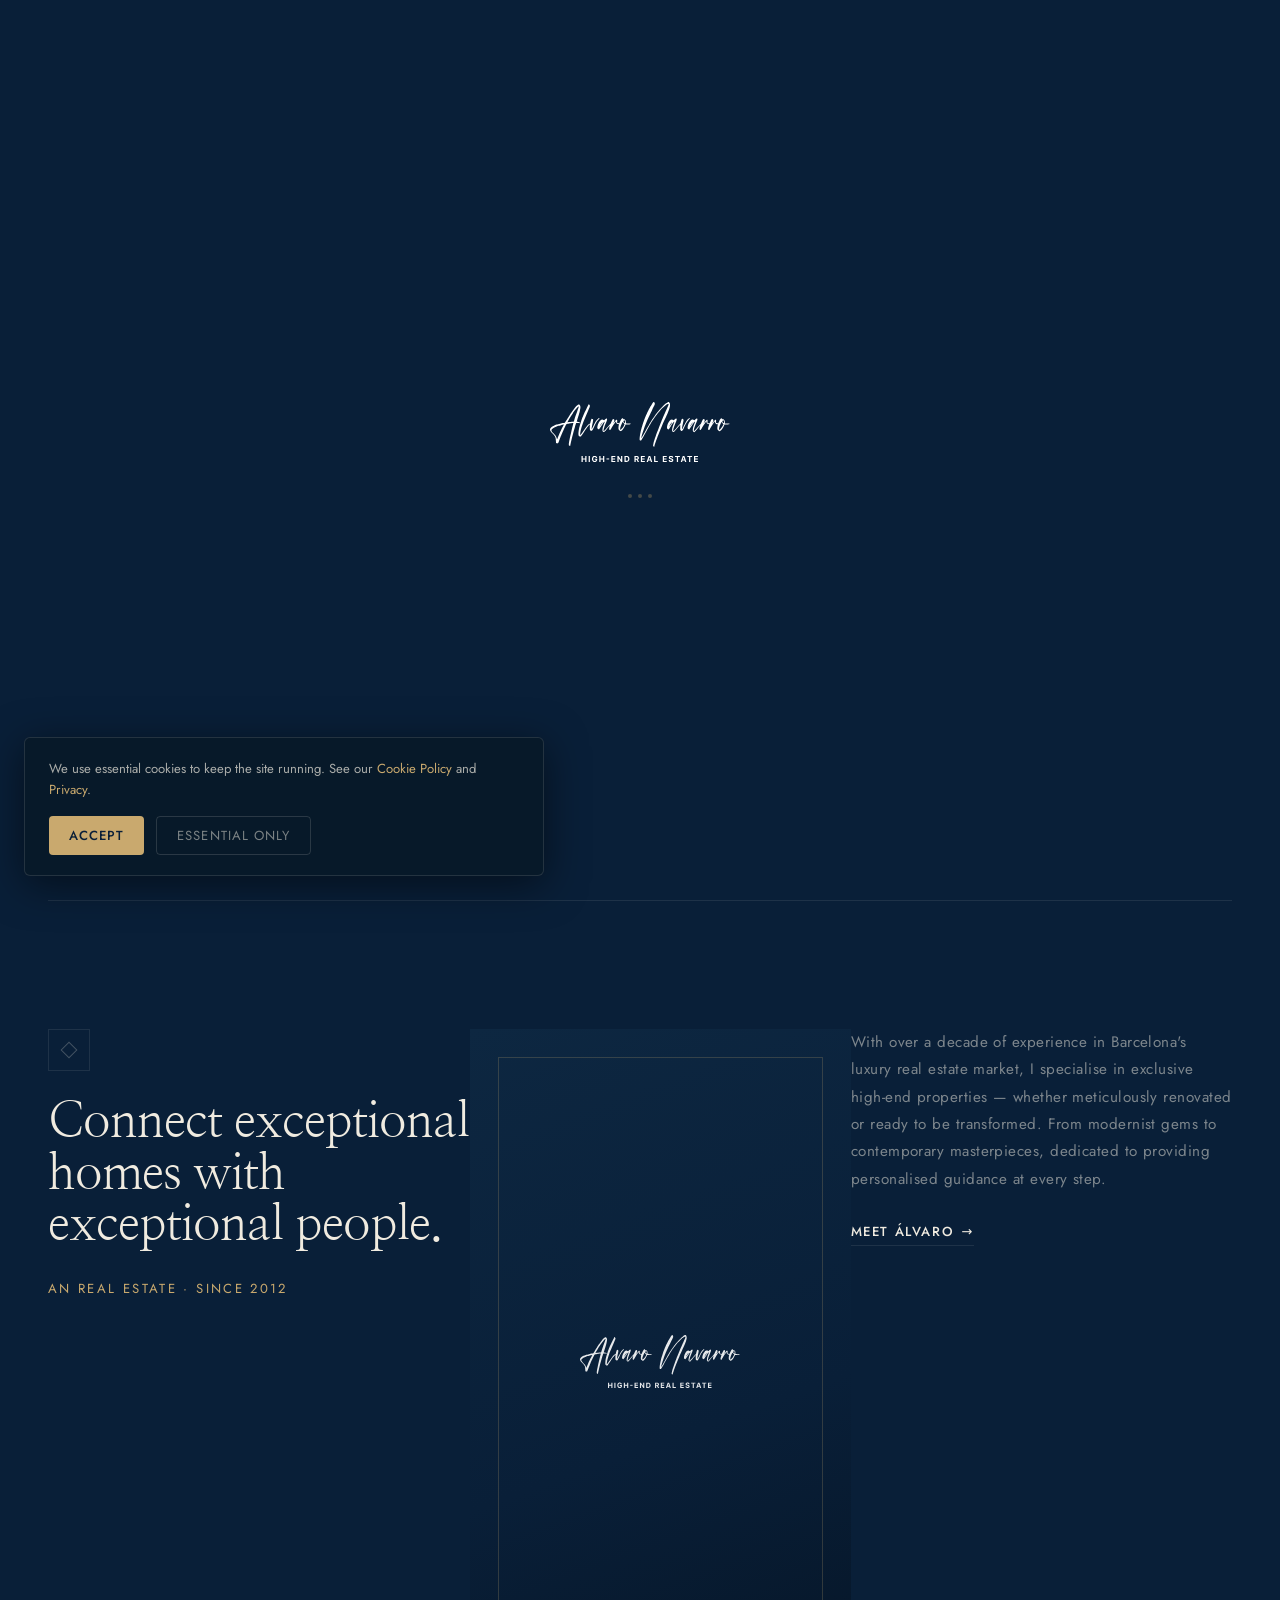
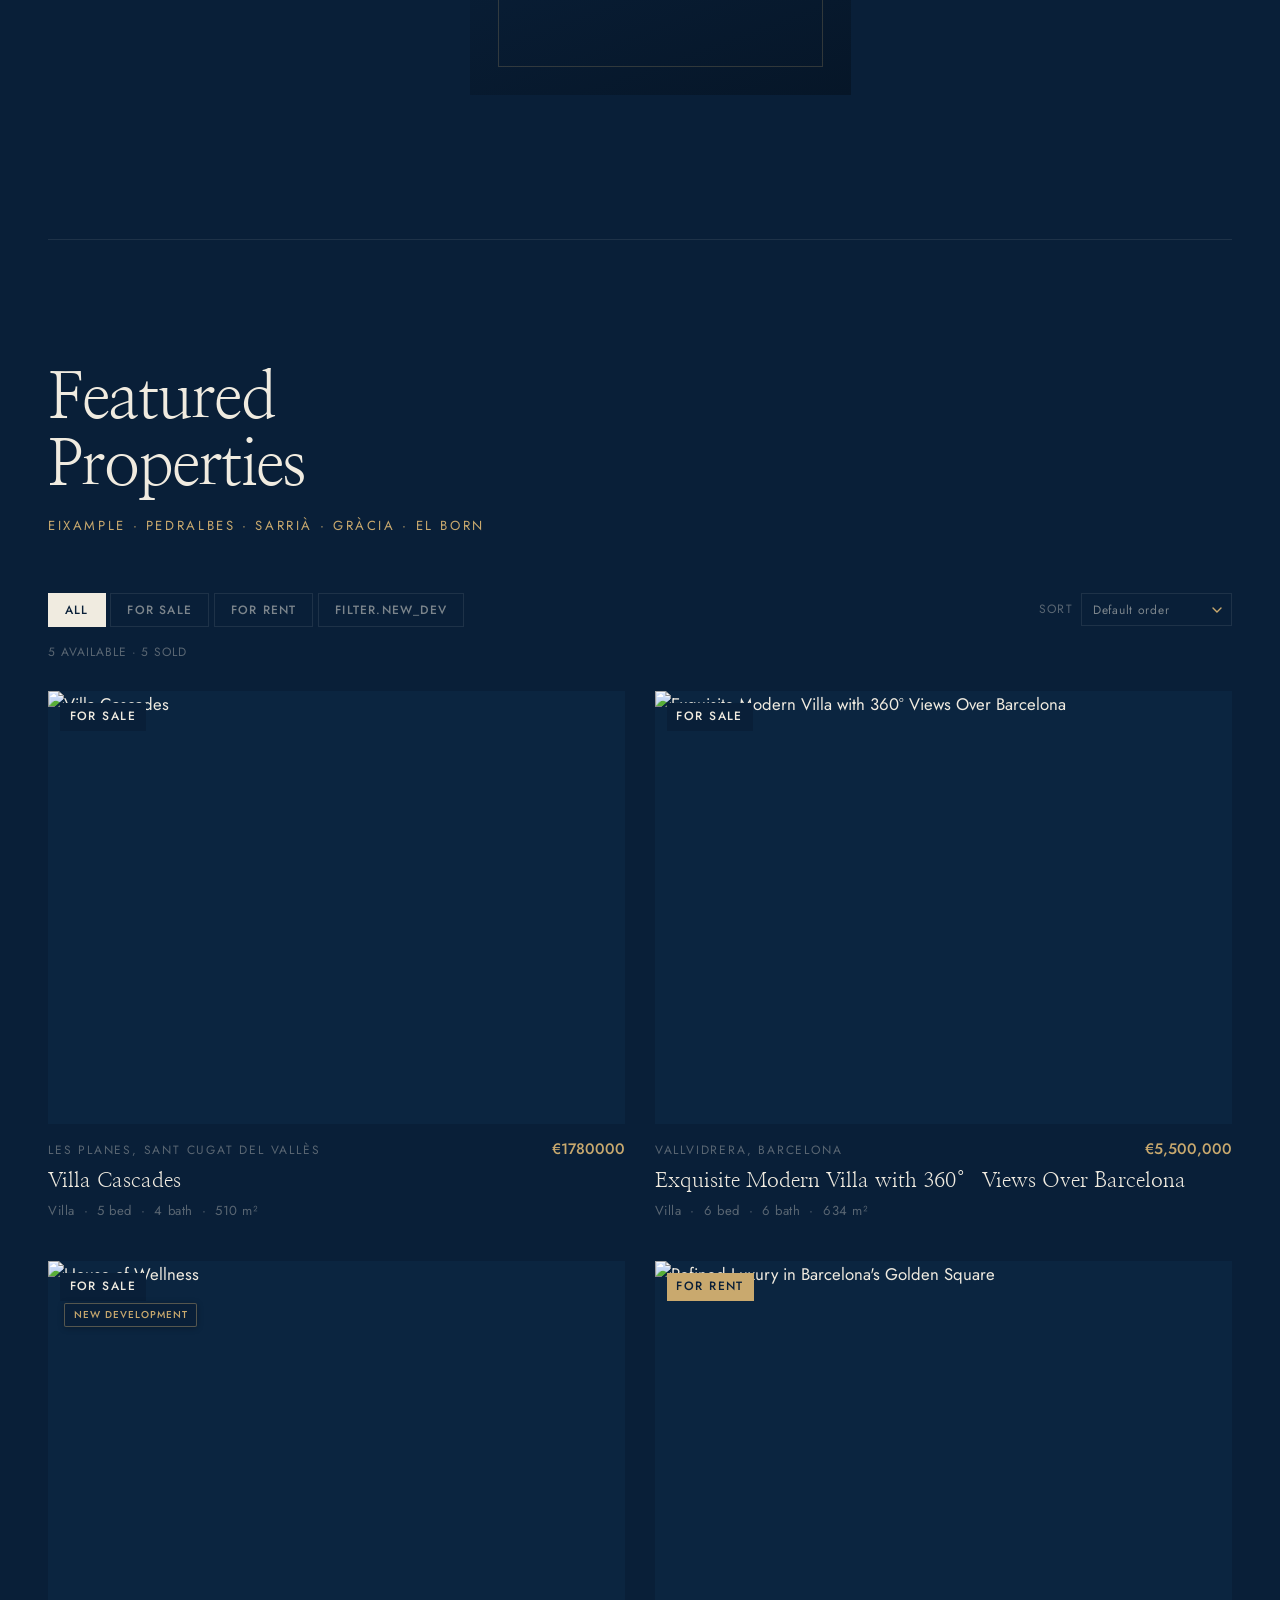
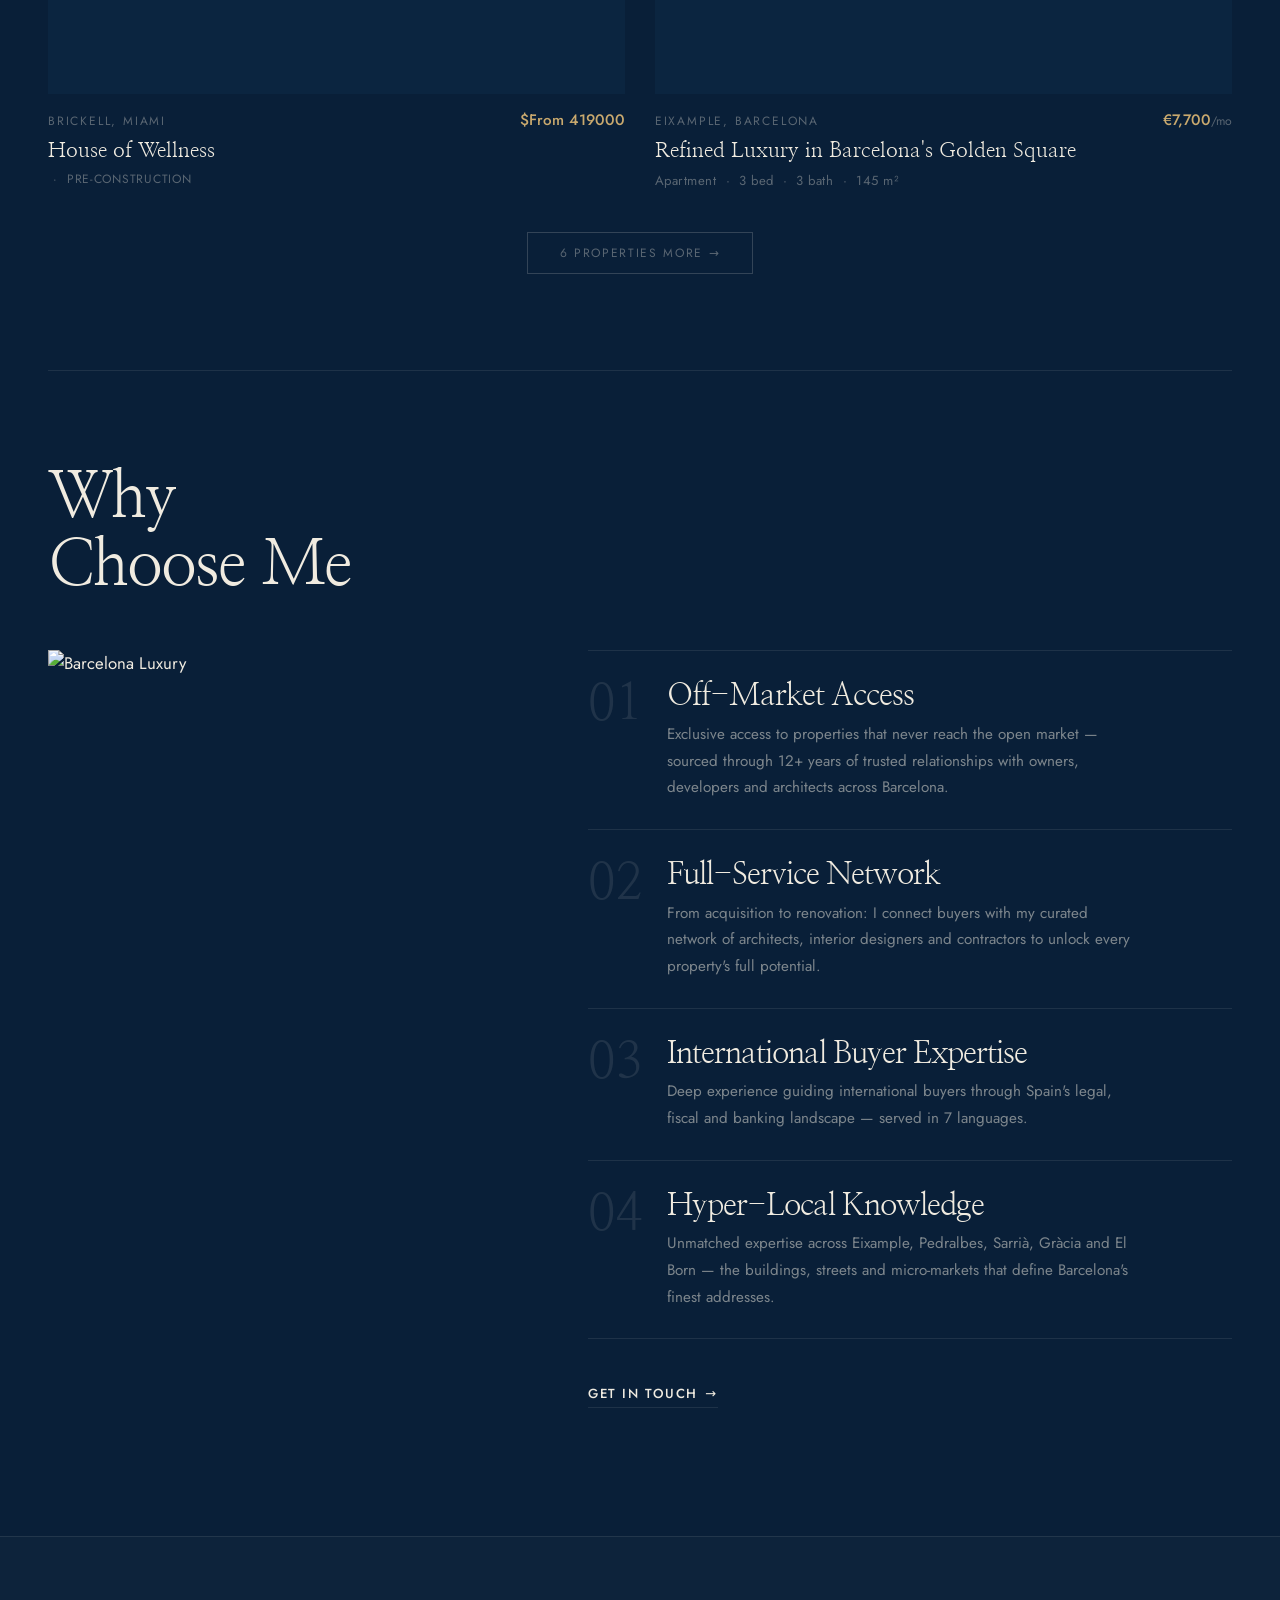
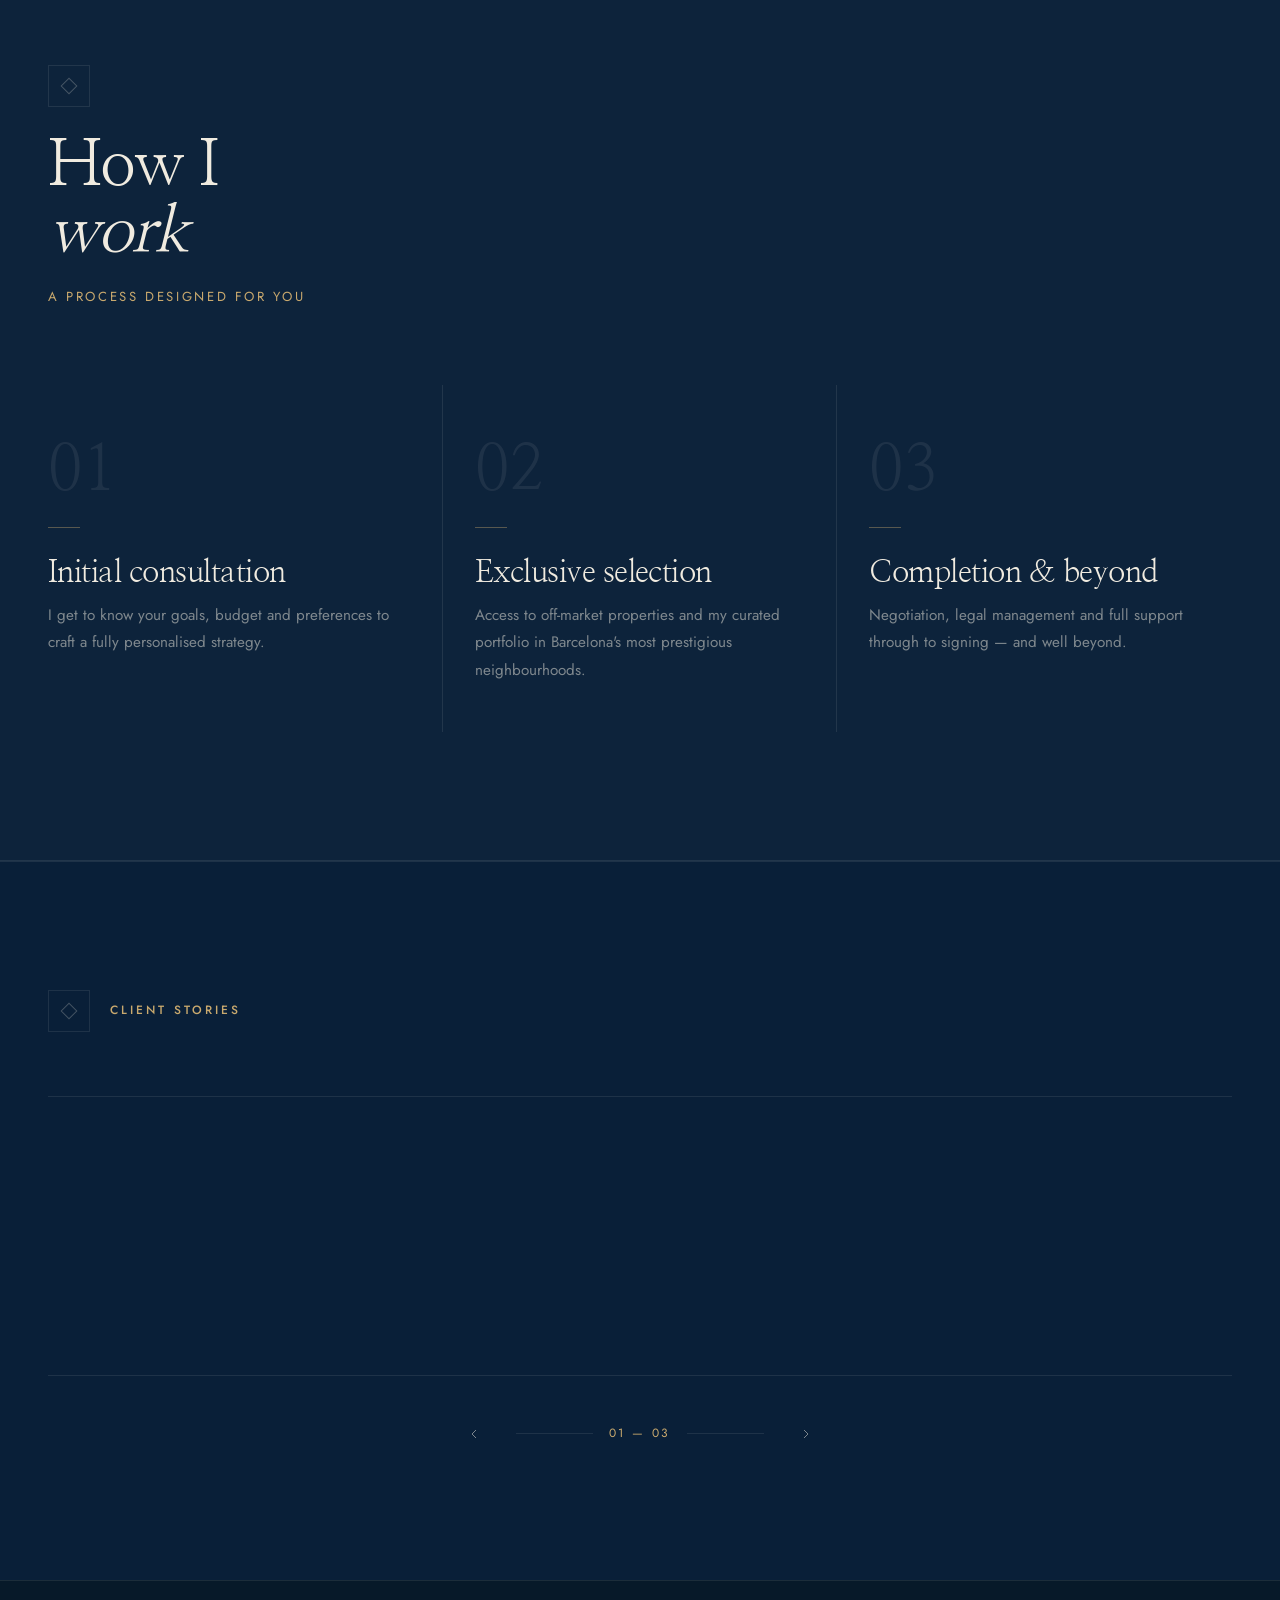
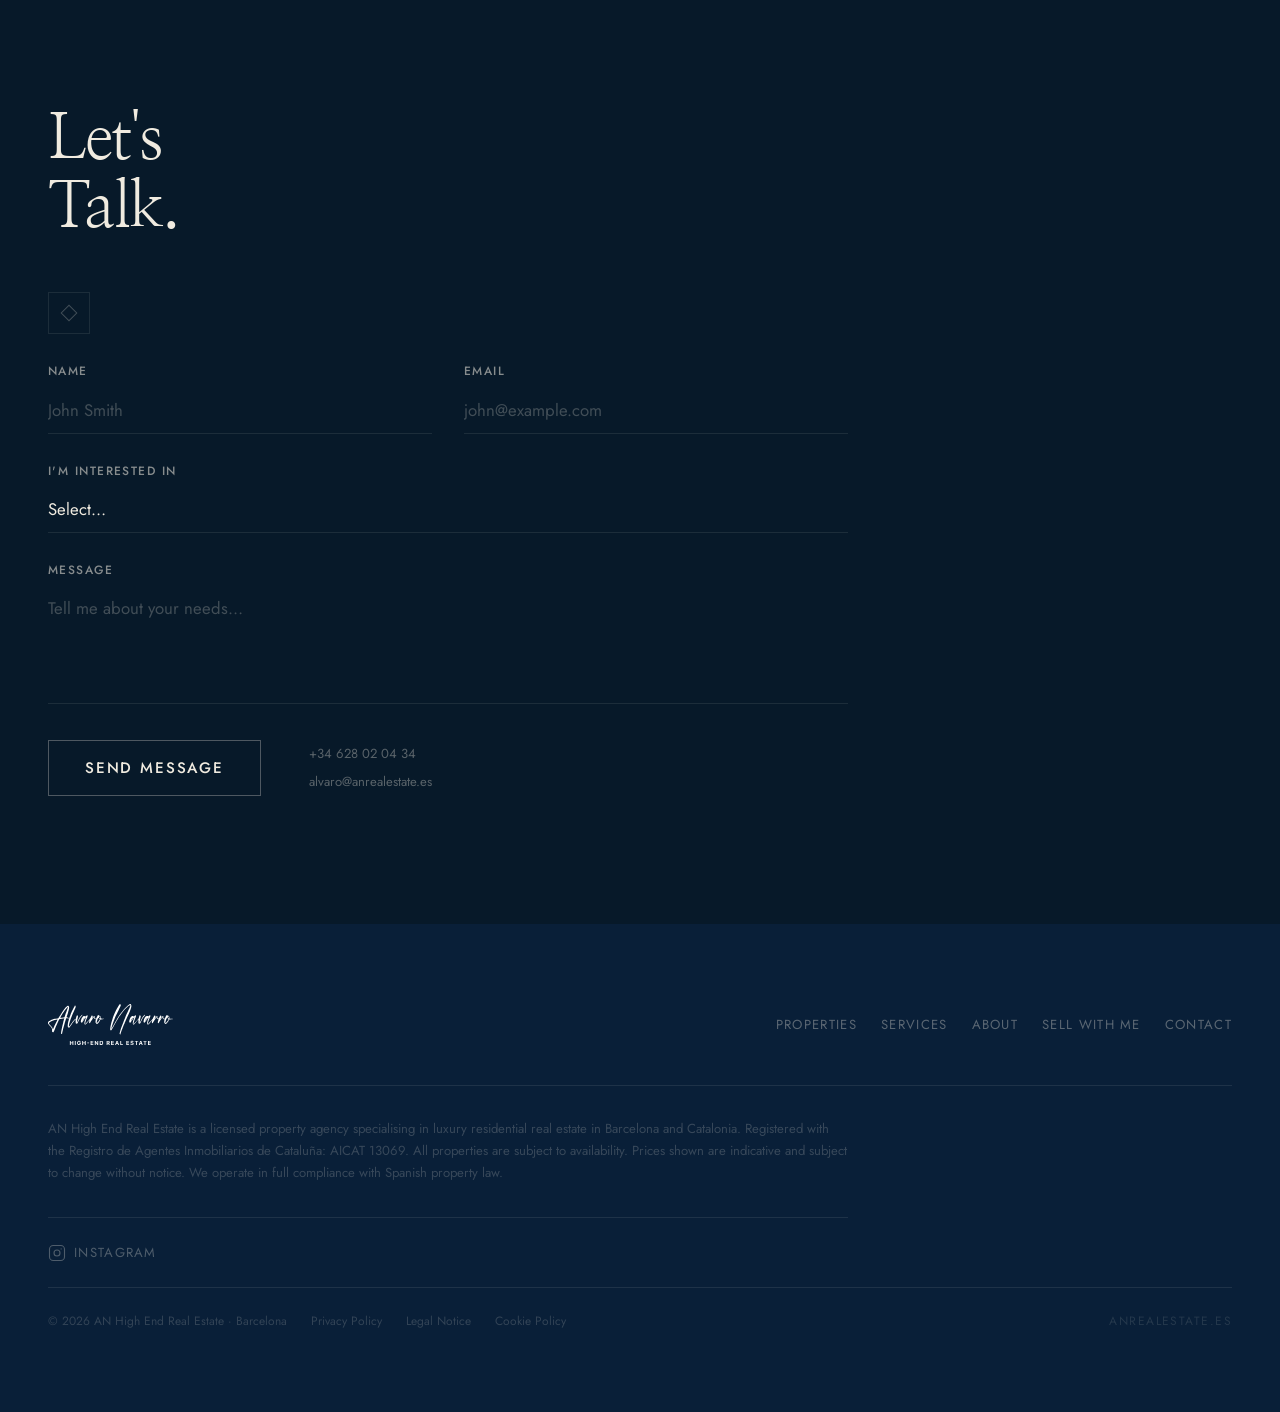
==== commit 956670f1: "UX: cabecera multidioma sin solapar el logo; aside venta centrado La rejilla del header usa minmax(0" ====
--- a/index.html
+++ b/index.html
@@ -39,7 +39,7 @@
   <link rel="preconnect" href="https://fonts.gstatic.com" crossorigin />
   <link href="https://fonts.googleapis.com/css2?family=Nanum+Myeongjo:wght@400;700&family=Jost:wght@300;400;500&display=swap" rel="stylesheet" media="print" onload="this.media='all'" />
   <noscript><link href="https://fonts.googleapis.com/css2?family=Nanum+Myeongjo:wght@400;700&family=Jost:wght@300;400;500&display=swap" rel="stylesheet" /></noscript>
-  <link rel="stylesheet" href="styles.css?v=g5" />
+  <link rel="stylesheet" href="styles.css?v=g6" />
   <link rel="icon" href="favicon.svg" type="image/svg+xml" />
   <script src="i18n.js"></script>
   <script type="application/ld+json">
--- a/styles.css
+++ b/styles.css
@@ -149,8 +149,10 @@
 
 .header-block {
   display: grid;
-  grid-template-columns: 1fr auto 1fr;
-  align-items: center;
+  /* minmax(0,1fr) lets side columns shrink so long translations don’t overlap the logo */
+  grid-template-columns: minmax(0, 1fr) auto minmax(0, 1fr);
+  align-items: center;
+  column-gap: clamp(10px, 2vw, 28px);
   padding-block: max(20px, 1.872vw);
   position: relative;
   z-index: 1;
@@ -159,6 +161,7 @@
 .header-left {
   display: flex;
   align-items: center;
+  min-width: 0;
 }
 
 .header-right {
@@ -166,12 +169,25 @@
   align-items: center;
   justify-content: flex-end;
   gap: max(16px, 2.08vw);
+  min-width: 0;
 }
 
 /* Desktop nav (hidden on mobile) */
 .hn-left, .hn-right {
   display: none;
   gap: max(16px, 2.08vw);
+  min-width: 0;
+  flex-wrap: wrap;
+  align-items: center;
+  row-gap: 0.35rem;
+}
+
+.hn-left {
+  justify-content: flex-start;
+}
+
+.hn-right {
+  justify-content: flex-end;
 }
 
 .hn-link {
@@ -204,12 +220,16 @@
 .hn-link--cta {
   display: inline-flex;
   align-items: center;
+  justify-content: center;
   align-self: center;
+  text-align: center;
   color: var(--gold);
   border: 1px solid var(--gold);
-  padding: .4em 1.1em;
-  letter-spacing: .14em;
-  line-height: 1;
+  padding: 0.45em 1.15em;
+  letter-spacing: 0.12em;
+  line-height: 1.15;
+  max-width: 100%;
+  box-sizing: border-box;
   transition: color var(--fast), background var(--fast), border-color var(--fast);
 }
 .hn-link--cta::before { display: none; }
@@ -230,11 +250,13 @@
 }
 .header-phone:hover { color: var(--cream); }
 
-/* Logo */
+/* Logo — above side nav in stacking edge cases */
 .header-logo, .footer-logo {
   display: flex;
   align-items: center;
   justify-content: center;
+  position: relative;
+  z-index: 2;
 }
 .header-logo-img {
   height: clamp(36px, 3.2vw, 48px);
@@ -332,7 +354,9 @@
 .drawer-link[aria-current="page"] { color: var(--cream); }
 
 .drawer-link--cta {
-  display: block;
+  display: flex;
+  align-items: center;
+  justify-content: center;
   width: 100%;
   box-sizing: border-box;
   margin: 1.5rem 0 0;
@@ -346,6 +370,7 @@
   font-family: var(--sans);
   text-transform: uppercase;
   text-align: center;
+  line-height: 1.25;
 }
 .drawer-link--cta:hover { background: rgba(201,169,110,.06); color: var(--gold); }
 
@@ -1559,6 +1584,28 @@
   .lang-btn { font-size: .65rem; padding: .22rem .42rem; }
 }
 
+/* Desktop header: tighter rhythm when nav + CTA + lang are crowded (long i18n strings) */
+@media (min-width: 1024px) and (max-width: 1240px) {
+  .header .holder {
+    padding-inline: max(12px, 1.65vw);
+  }
+  .hn-link {
+    font-size: max(13px, 0.78vw);
+    letter-spacing: 0.09em;
+  }
+  .hn-link--cta {
+    letter-spacing: 0.1em;
+    padding: 0.42em 0.95em;
+  }
+  .hn-left,
+  .hn-right {
+    gap: max(10px, 1.35vw);
+  }
+  .lang-switcher {
+    margin-left: 0.45rem;
+  }
+}
+
 /* ================================
    Cookie Consent Banner
    ================================ */
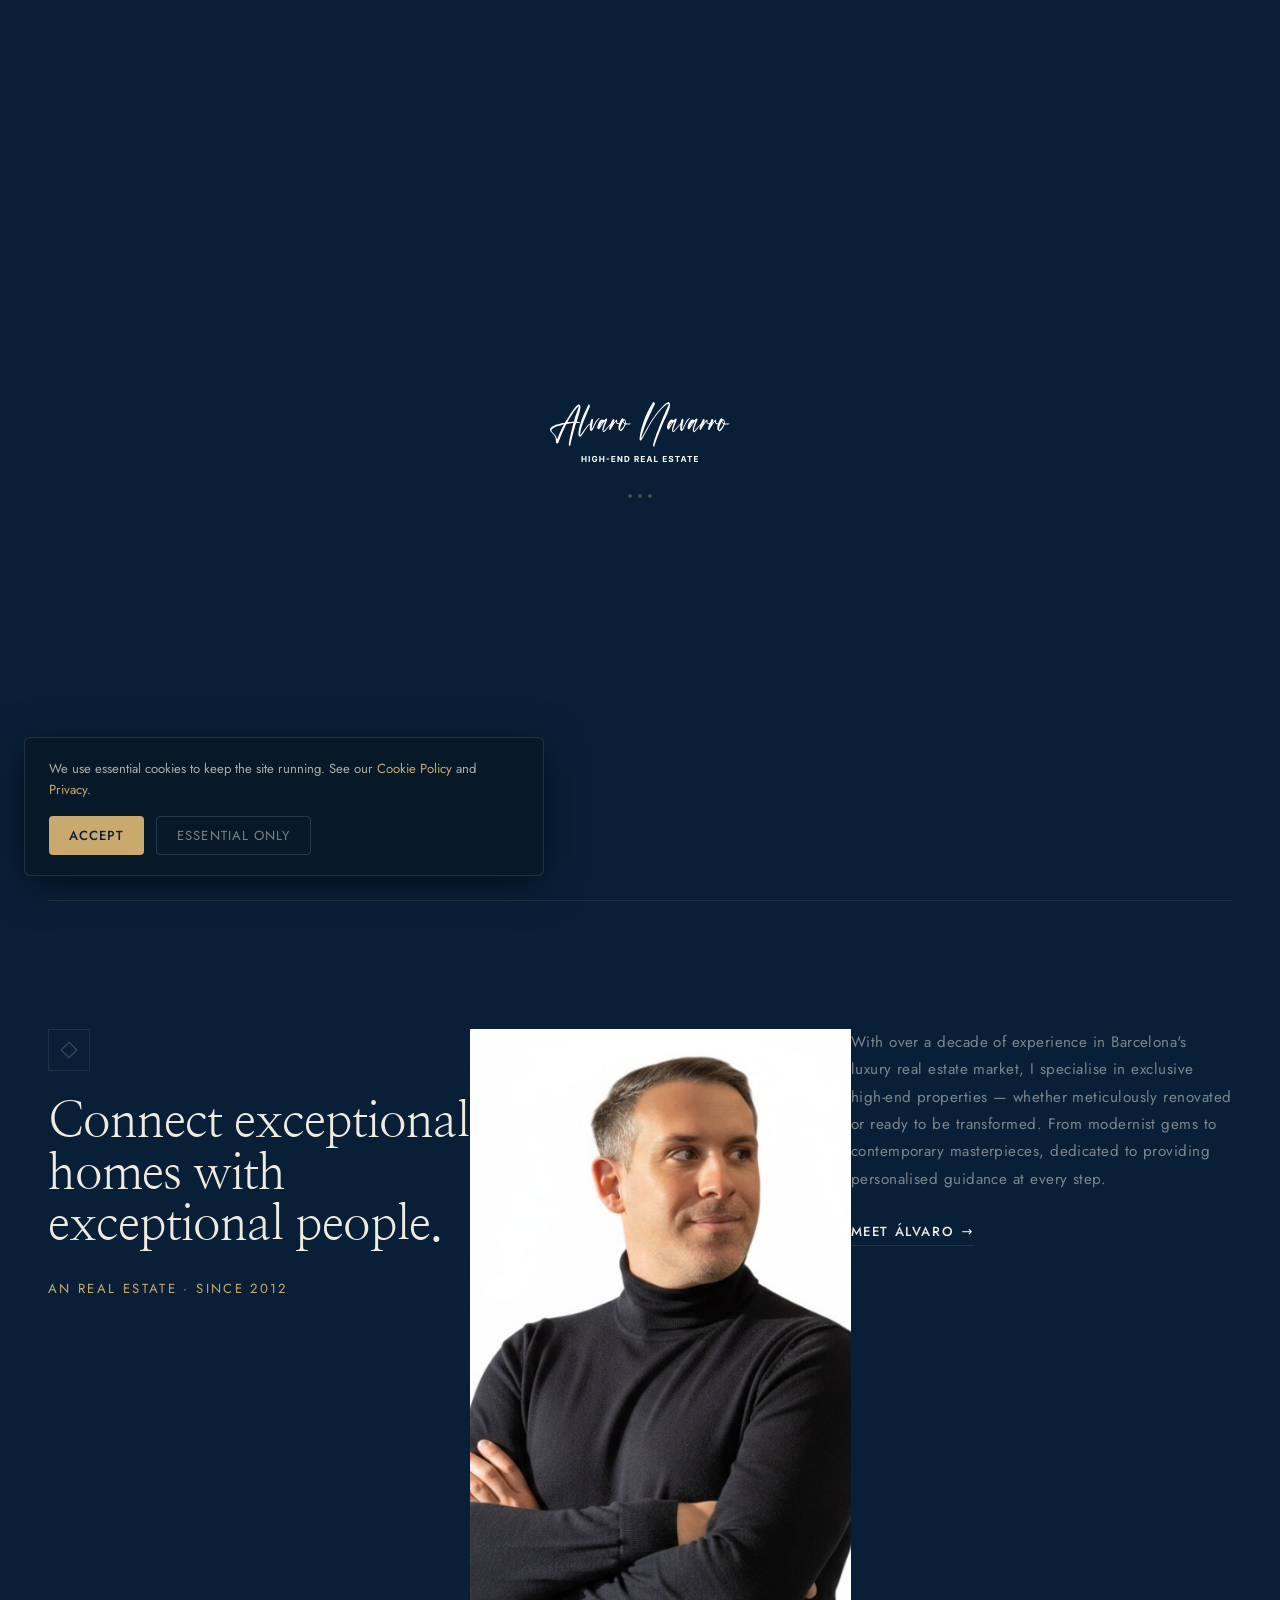
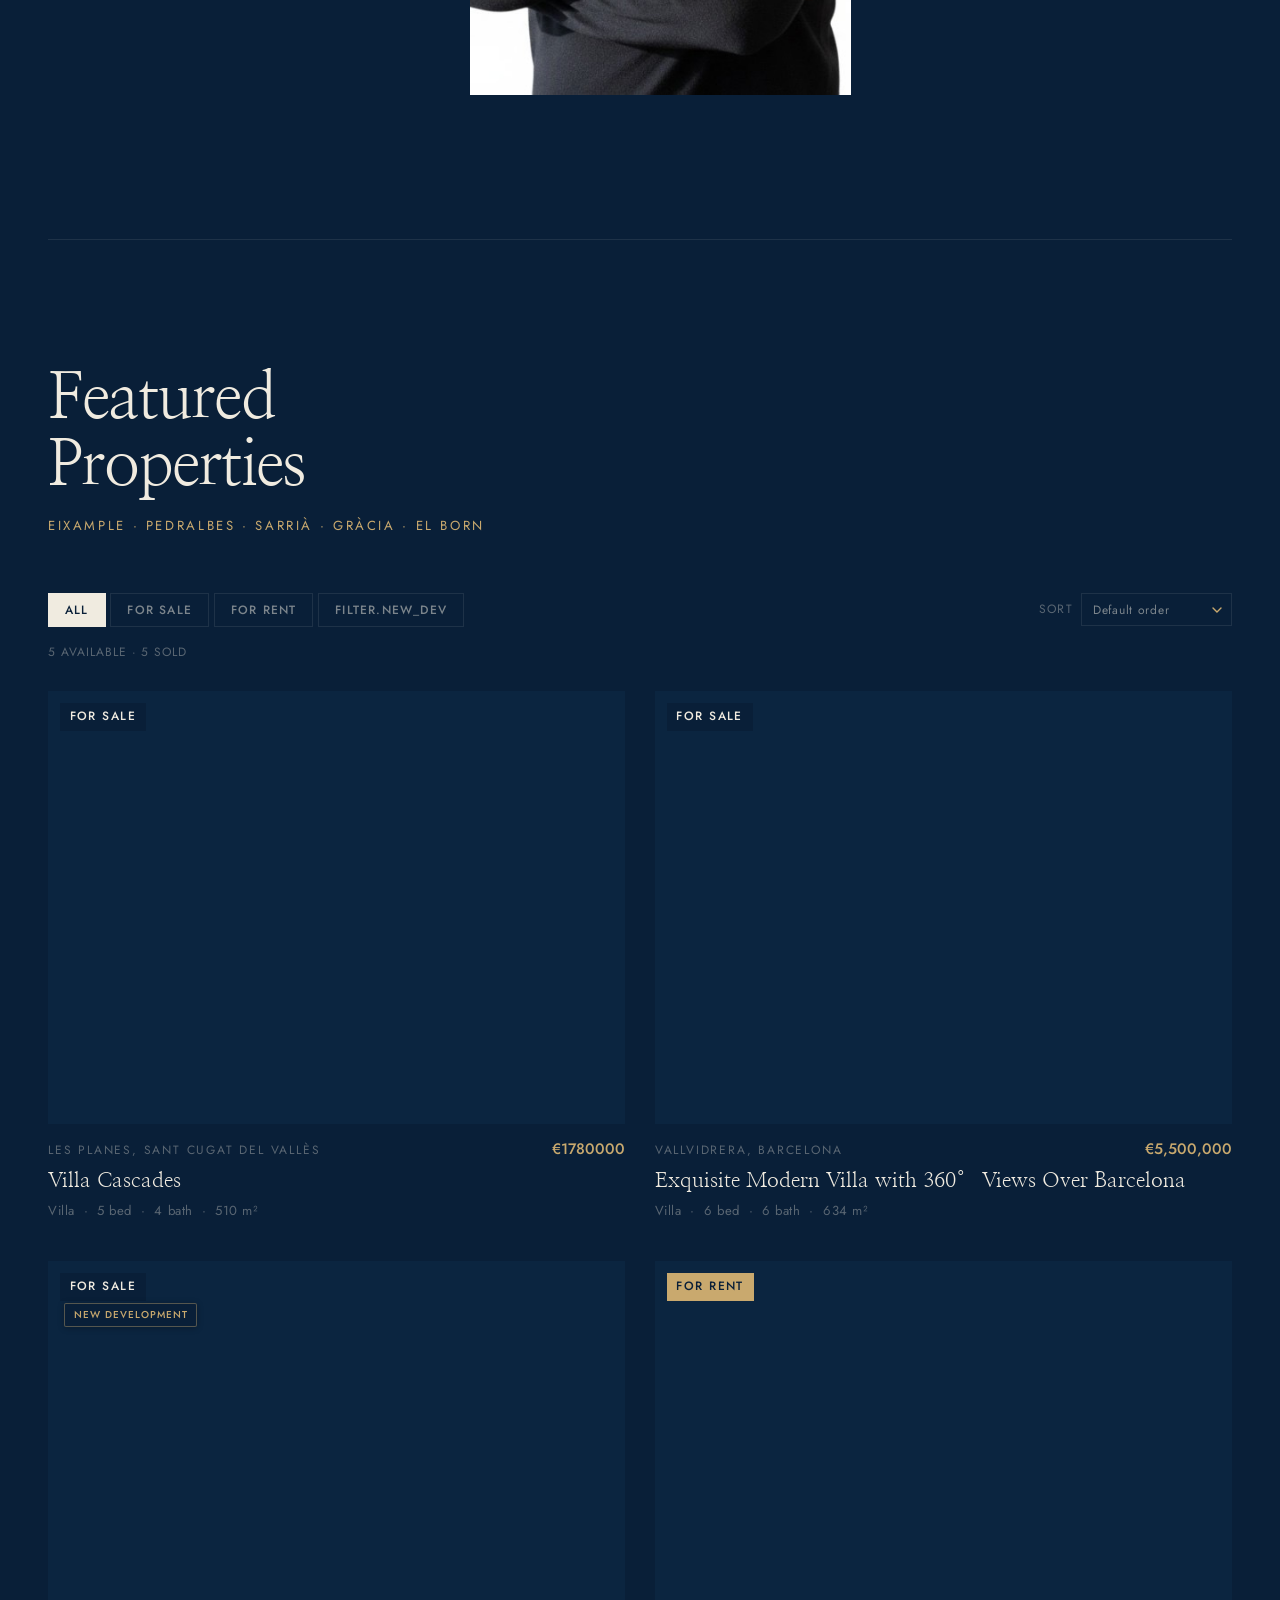
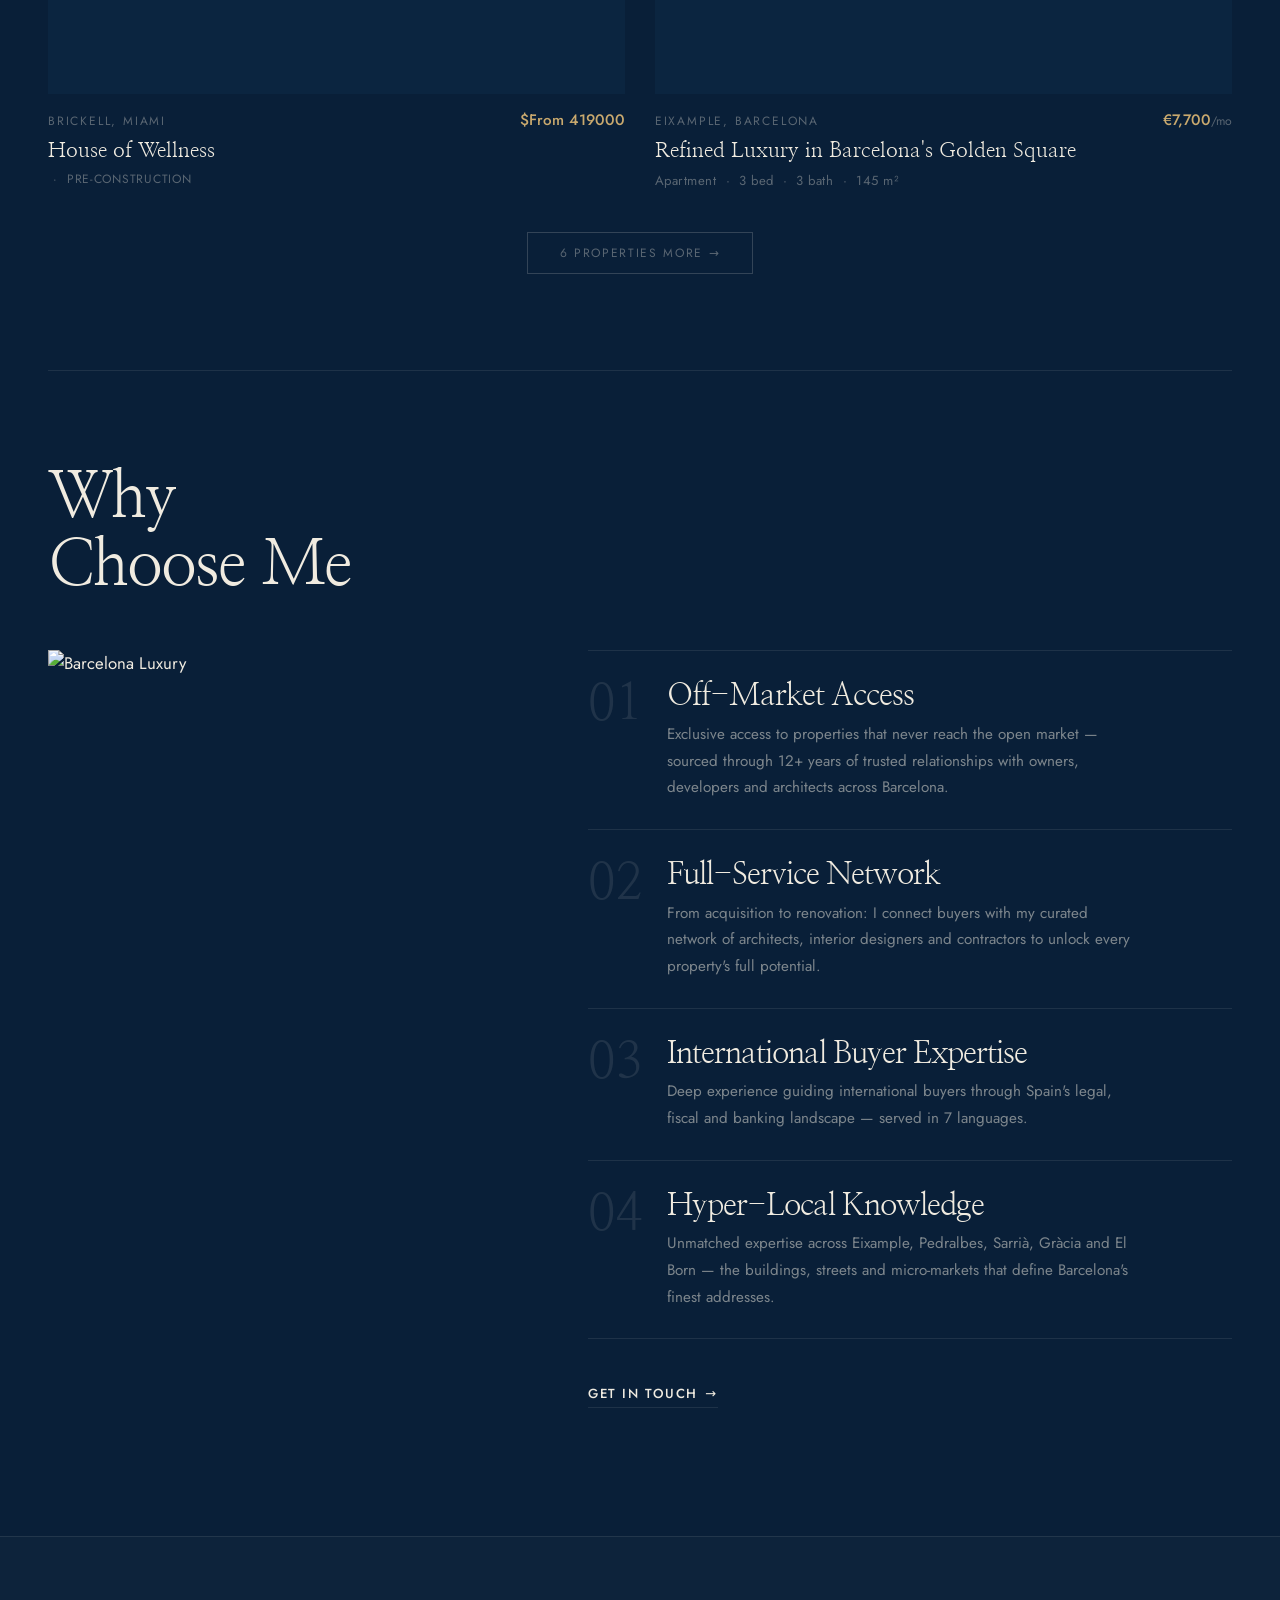
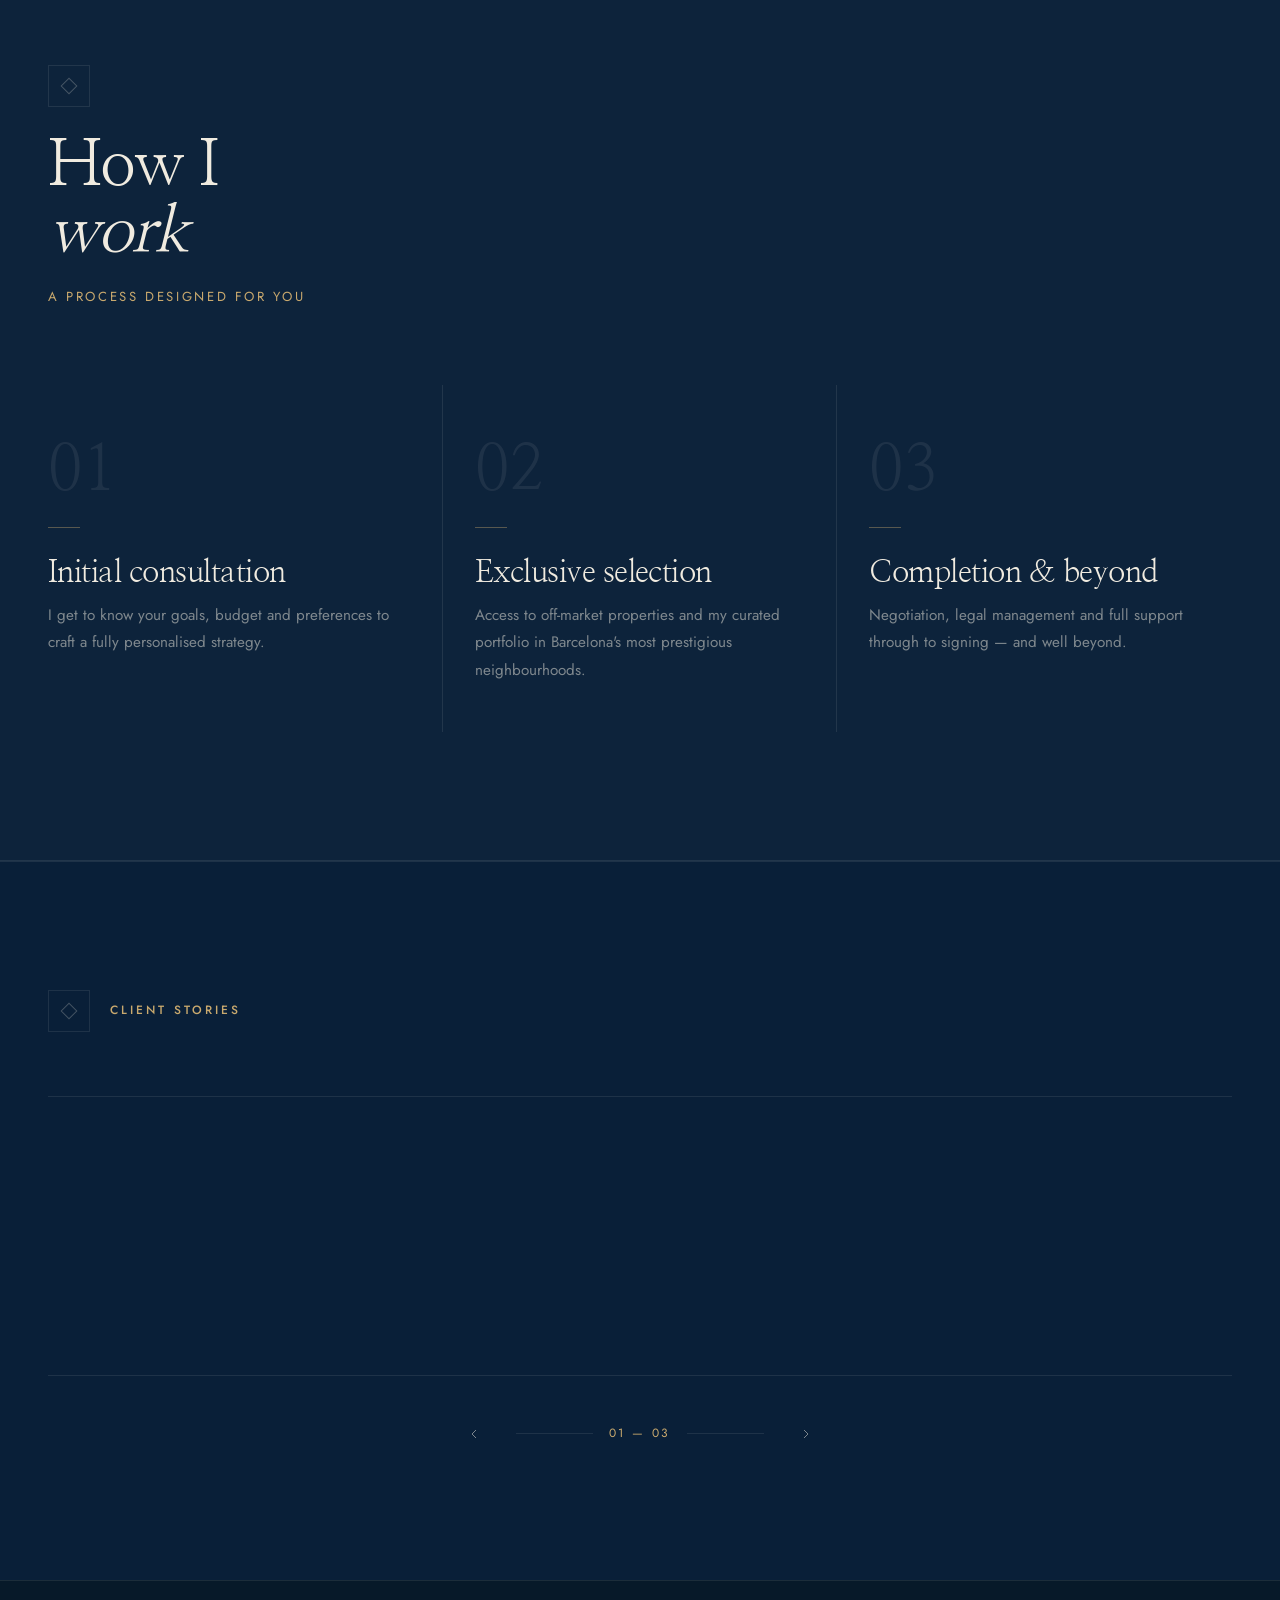
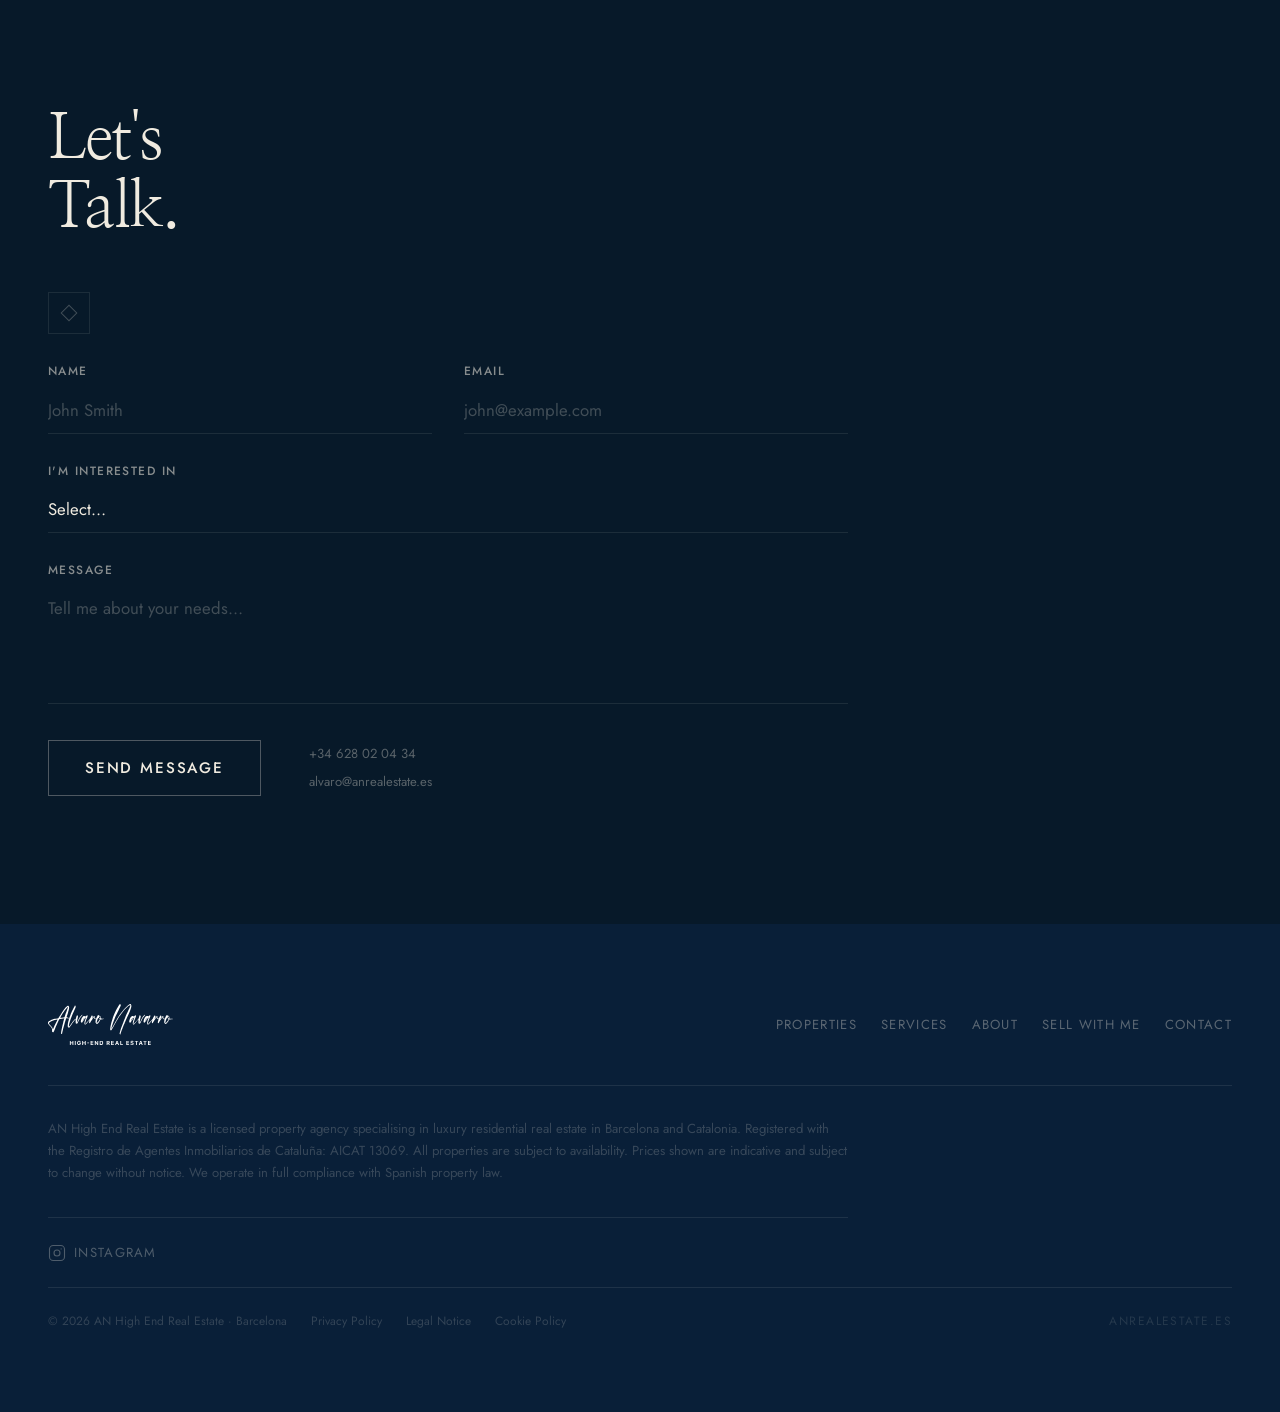
==== commit c1f91766: "Contenido: retrato Álvaro en home, about y ficha (assets/team) Añade assets/team/alvaro-navarro.jpg " ====
--- a/index.html
+++ b/index.html
@@ -226,8 +226,8 @@
           <p class="at-sub" data-i18n="about.since">AN Real Estate · Since 2012</p>
         </div>
         <div class="about-team-col at-img-col">
-          <div class="at-img img-float at-logo-frame">
-            <img src="logo.svg" alt="AN Real Estate" class="at-logo-avatar" loading="lazy" />
+          <div class="at-img img-float">
+            <img src="assets/team/alvaro-navarro.jpg?v=20260503" alt="Álvaro Navarro" loading="lazy" width="1024" height="747" />
           </div>
         </div>
         <div class="about-team-col reveal">
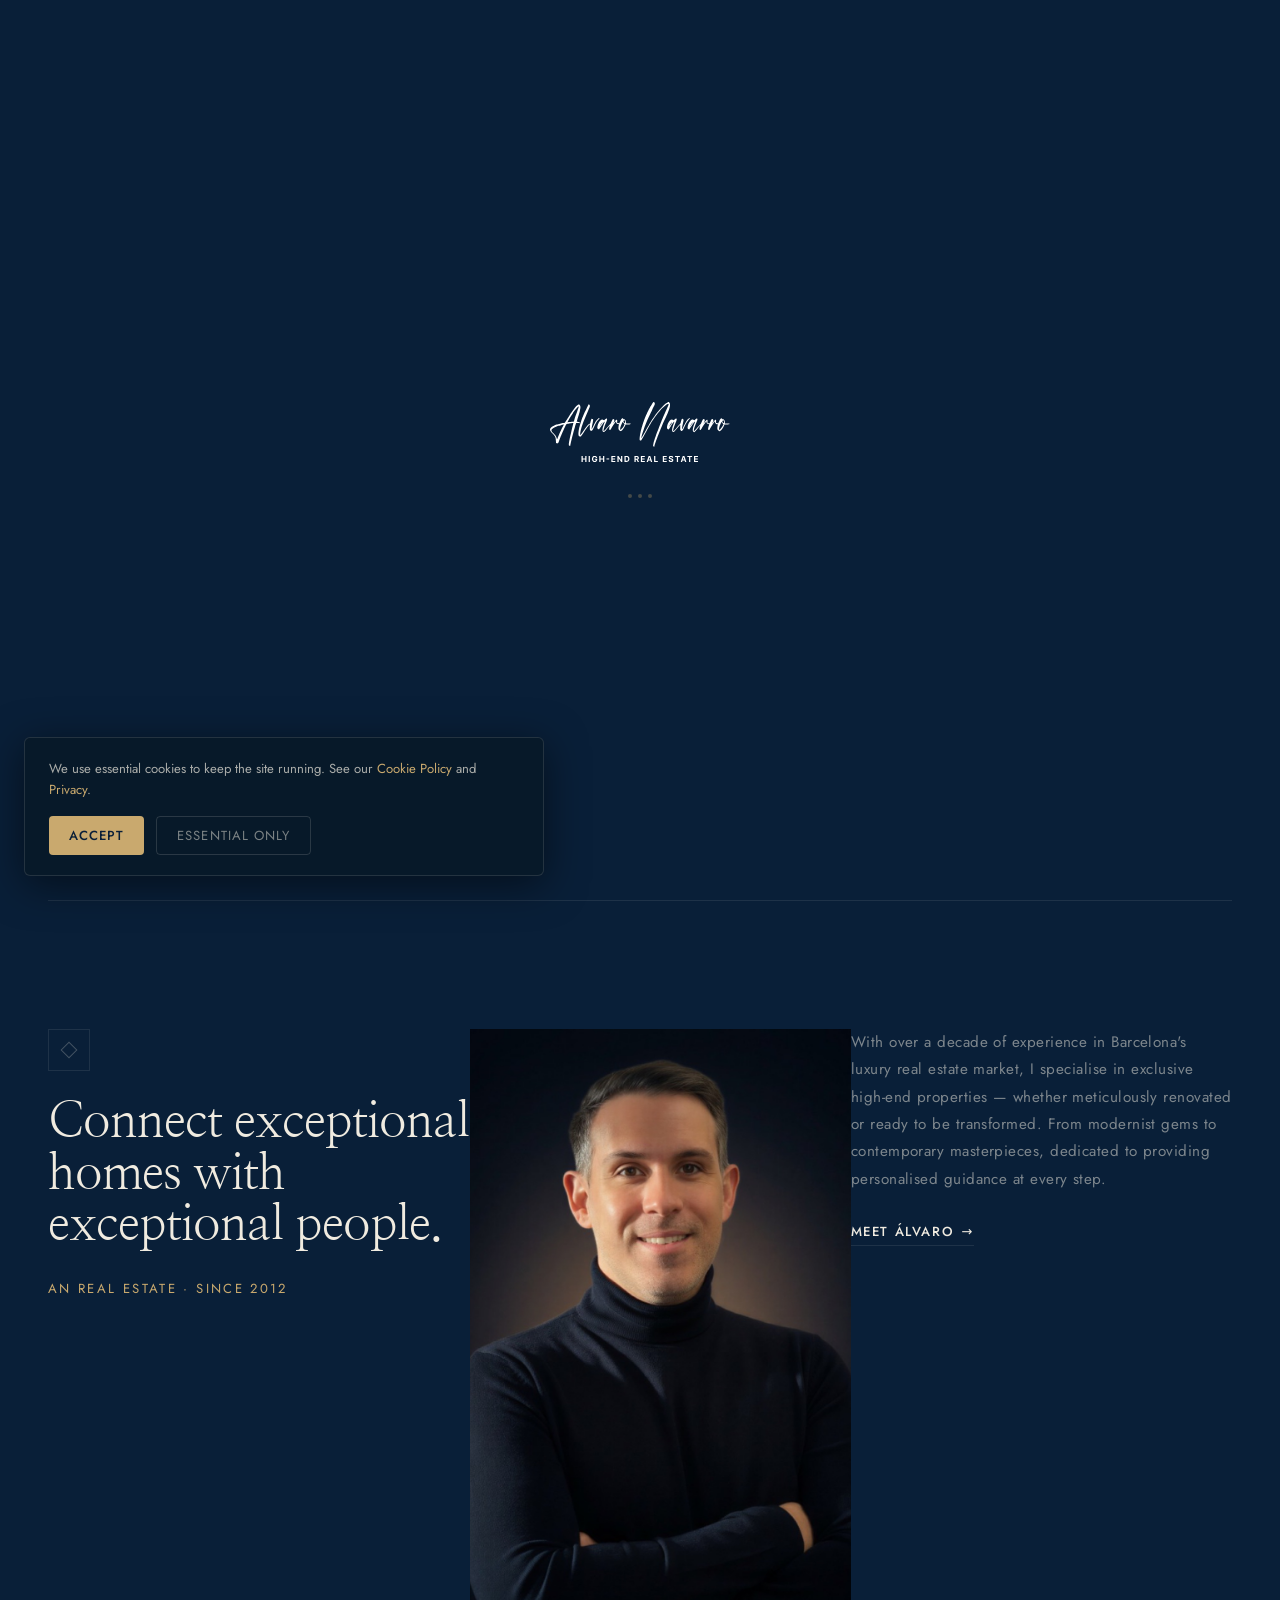
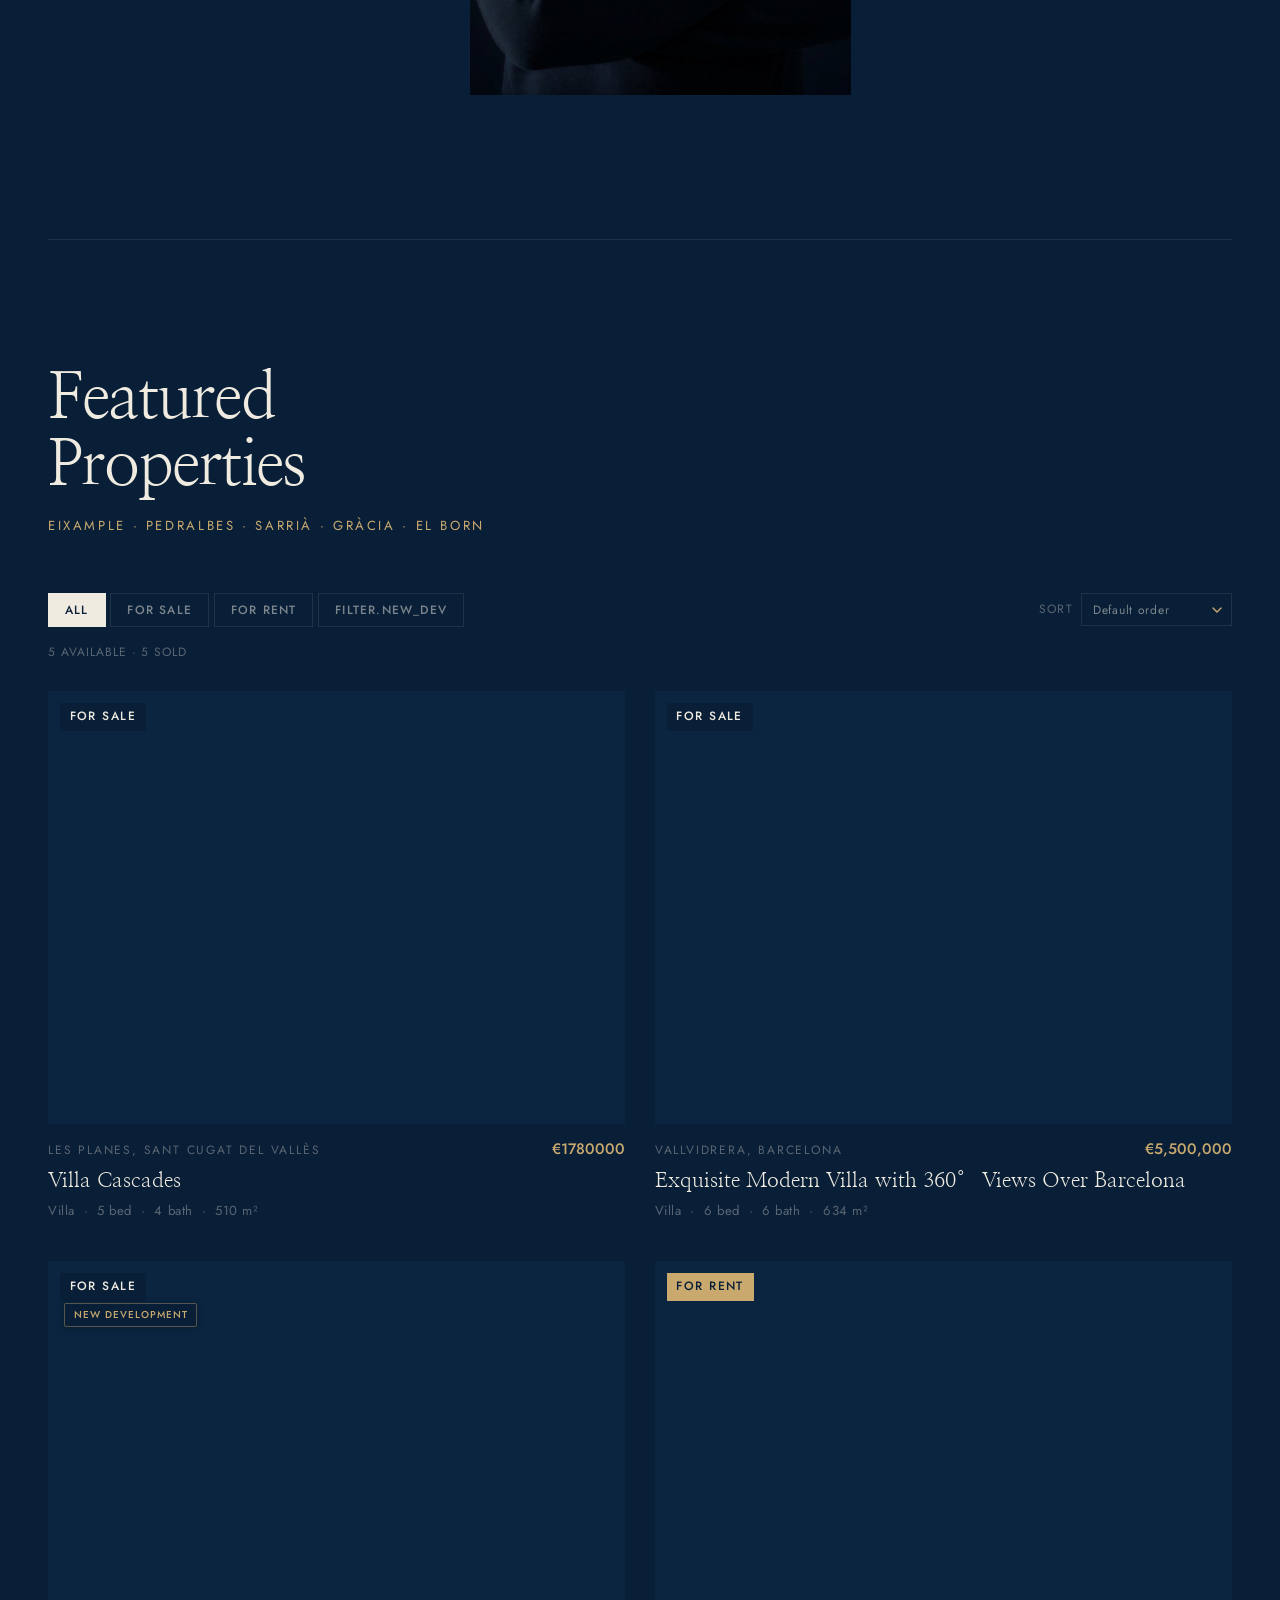
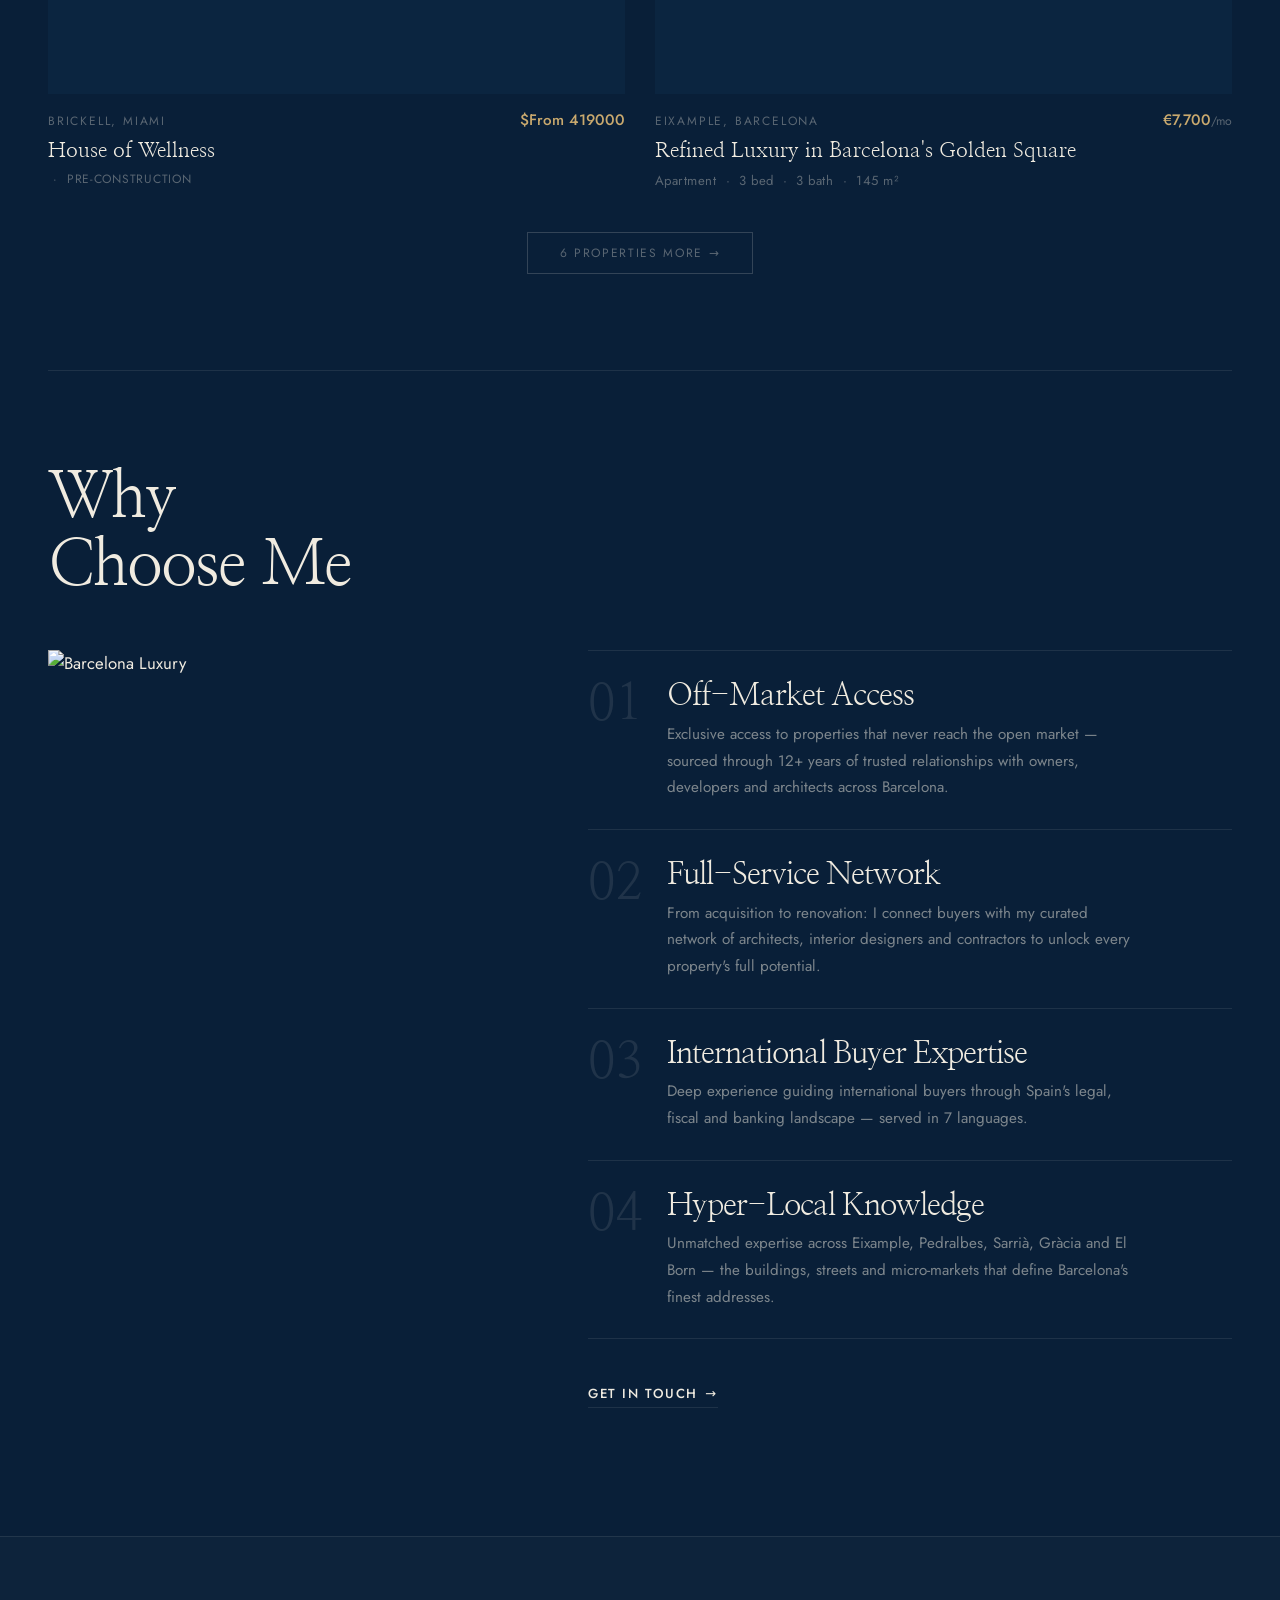
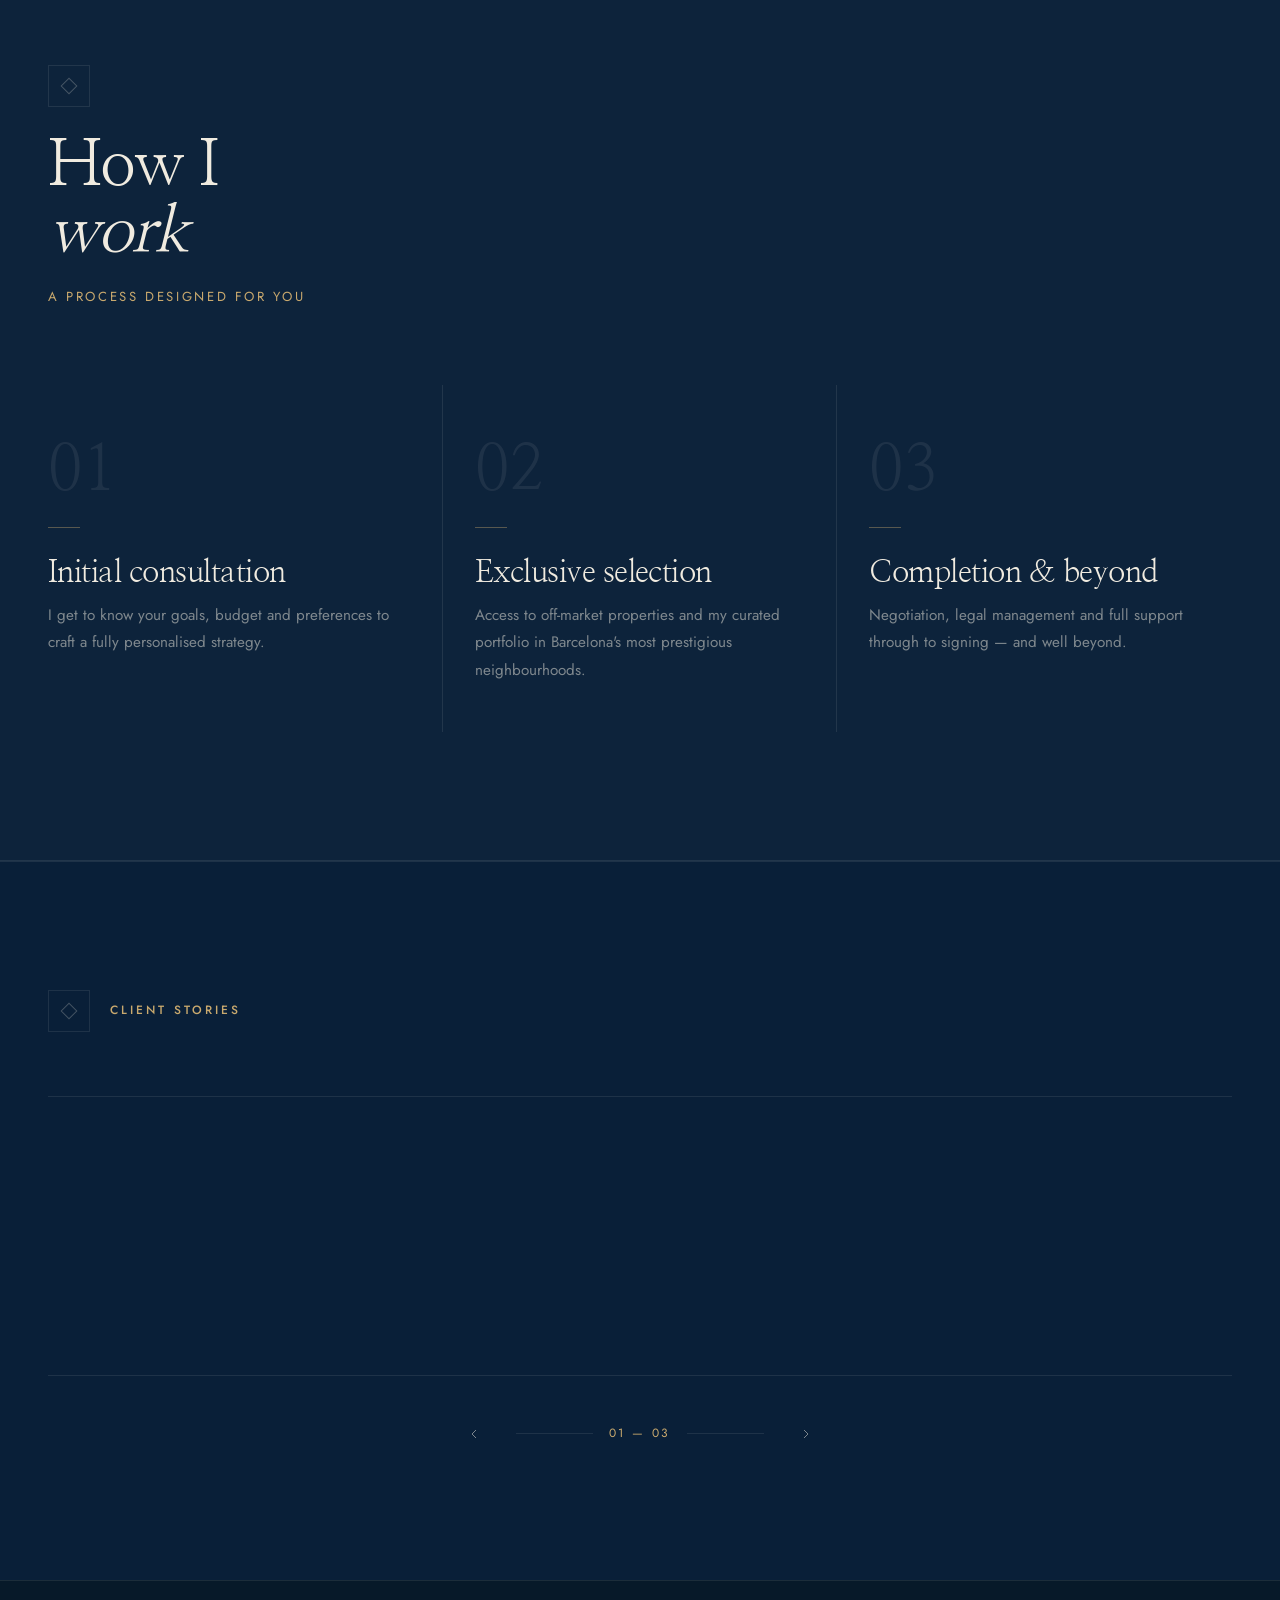
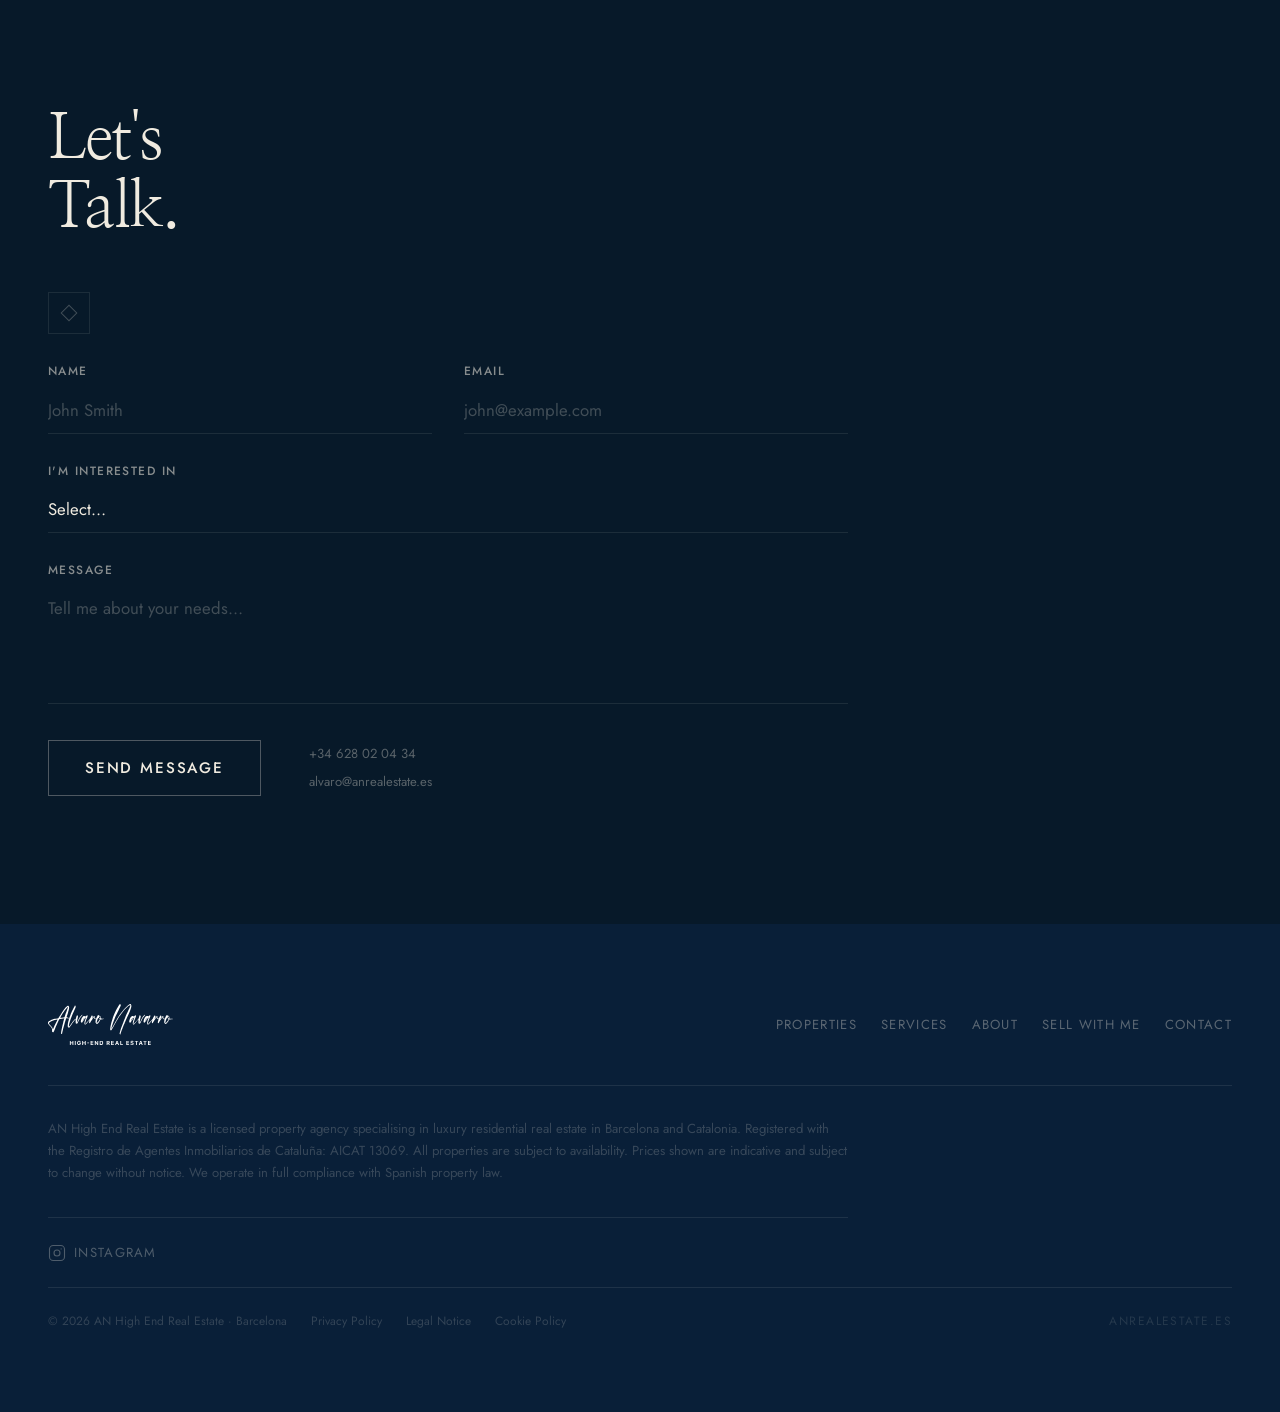
==== commit ddbb80a9: "Contenido: foto definitiva Álvaro (3:4 + miniatura 512) Sustituye assets/team por export desde alvar" ====
--- a/index.html
+++ b/index.html
@@ -227,7 +227,7 @@
         </div>
         <div class="about-team-col at-img-col">
           <div class="at-img img-float">
-            <img src="assets/team/alvaro-navarro.jpg?v=20260503" alt="Álvaro Navarro" loading="lazy" width="1024" height="747" />
+            <img src="assets/team/alvaro-navarro.jpg?v=20260504" alt="Álvaro Navarro" loading="lazy" width="1167" height="1600" />
           </div>
         </div>
         <div class="about-team-col reveal">
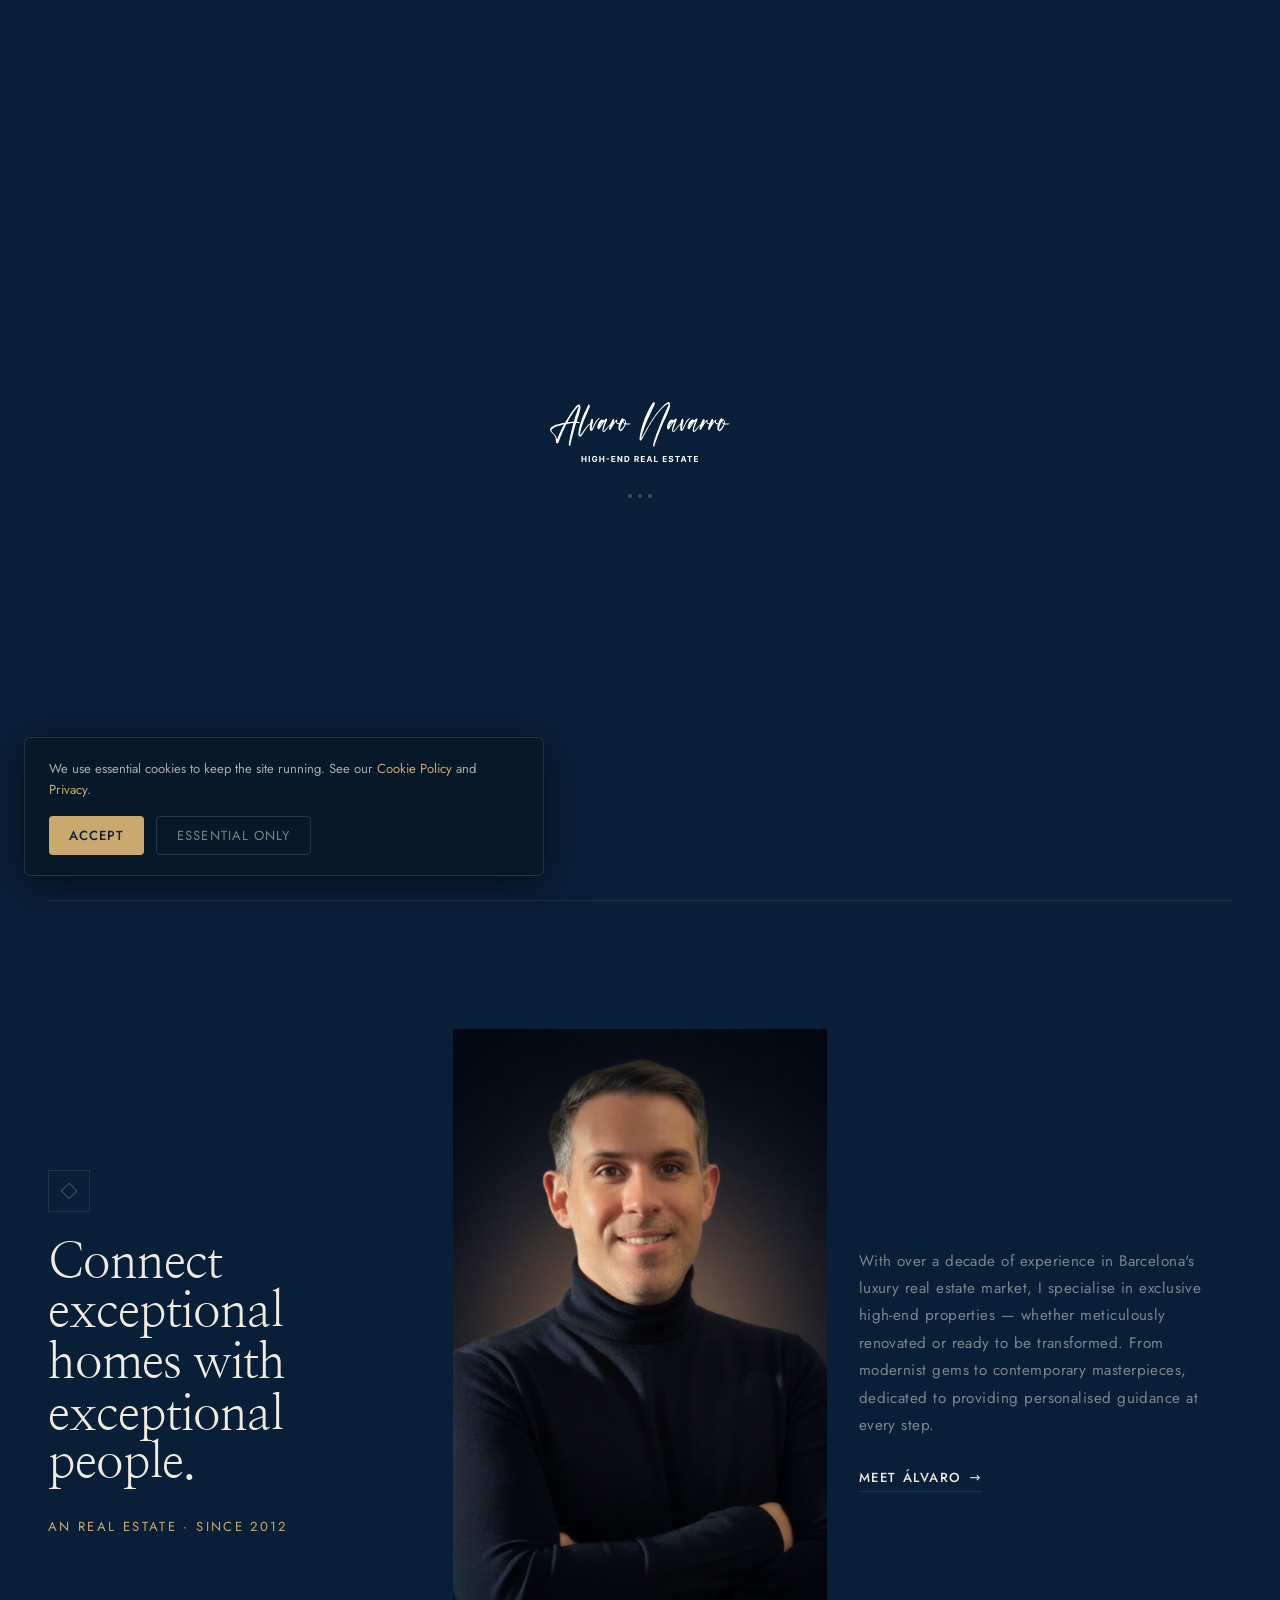
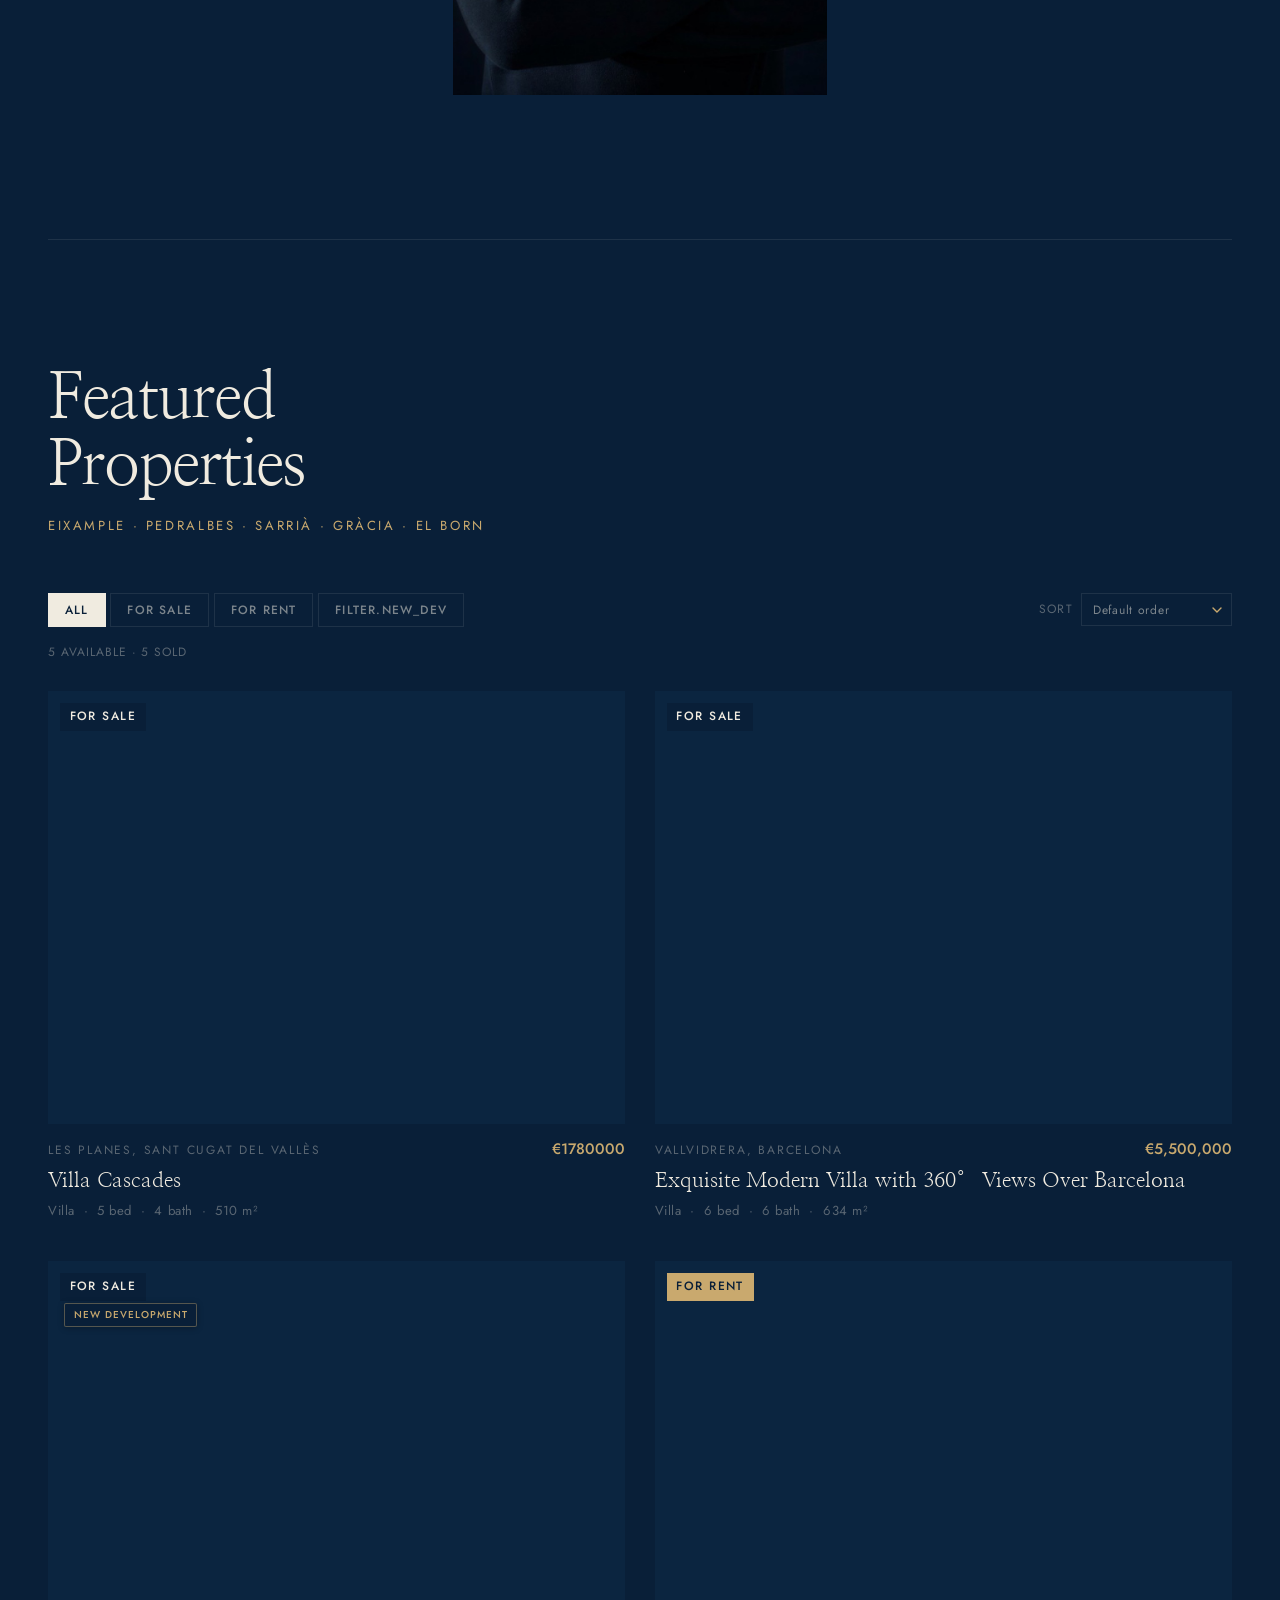
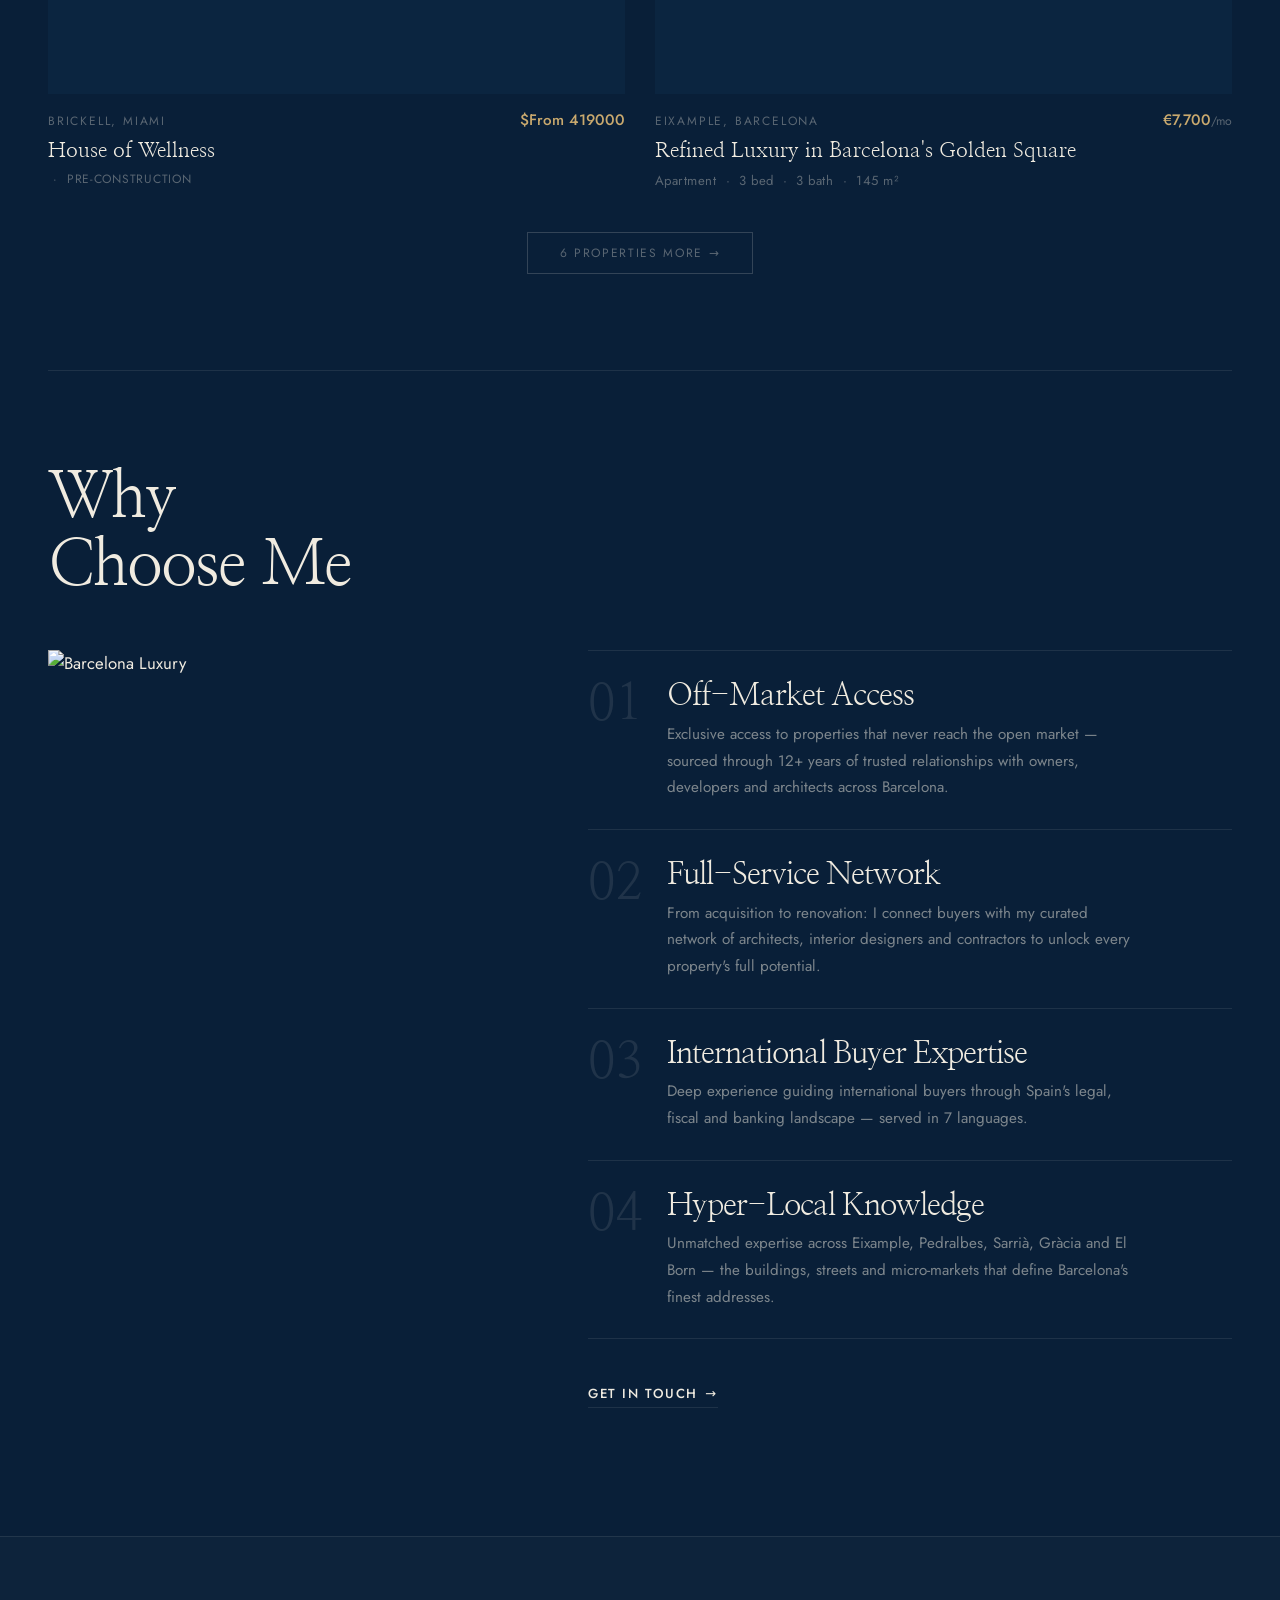
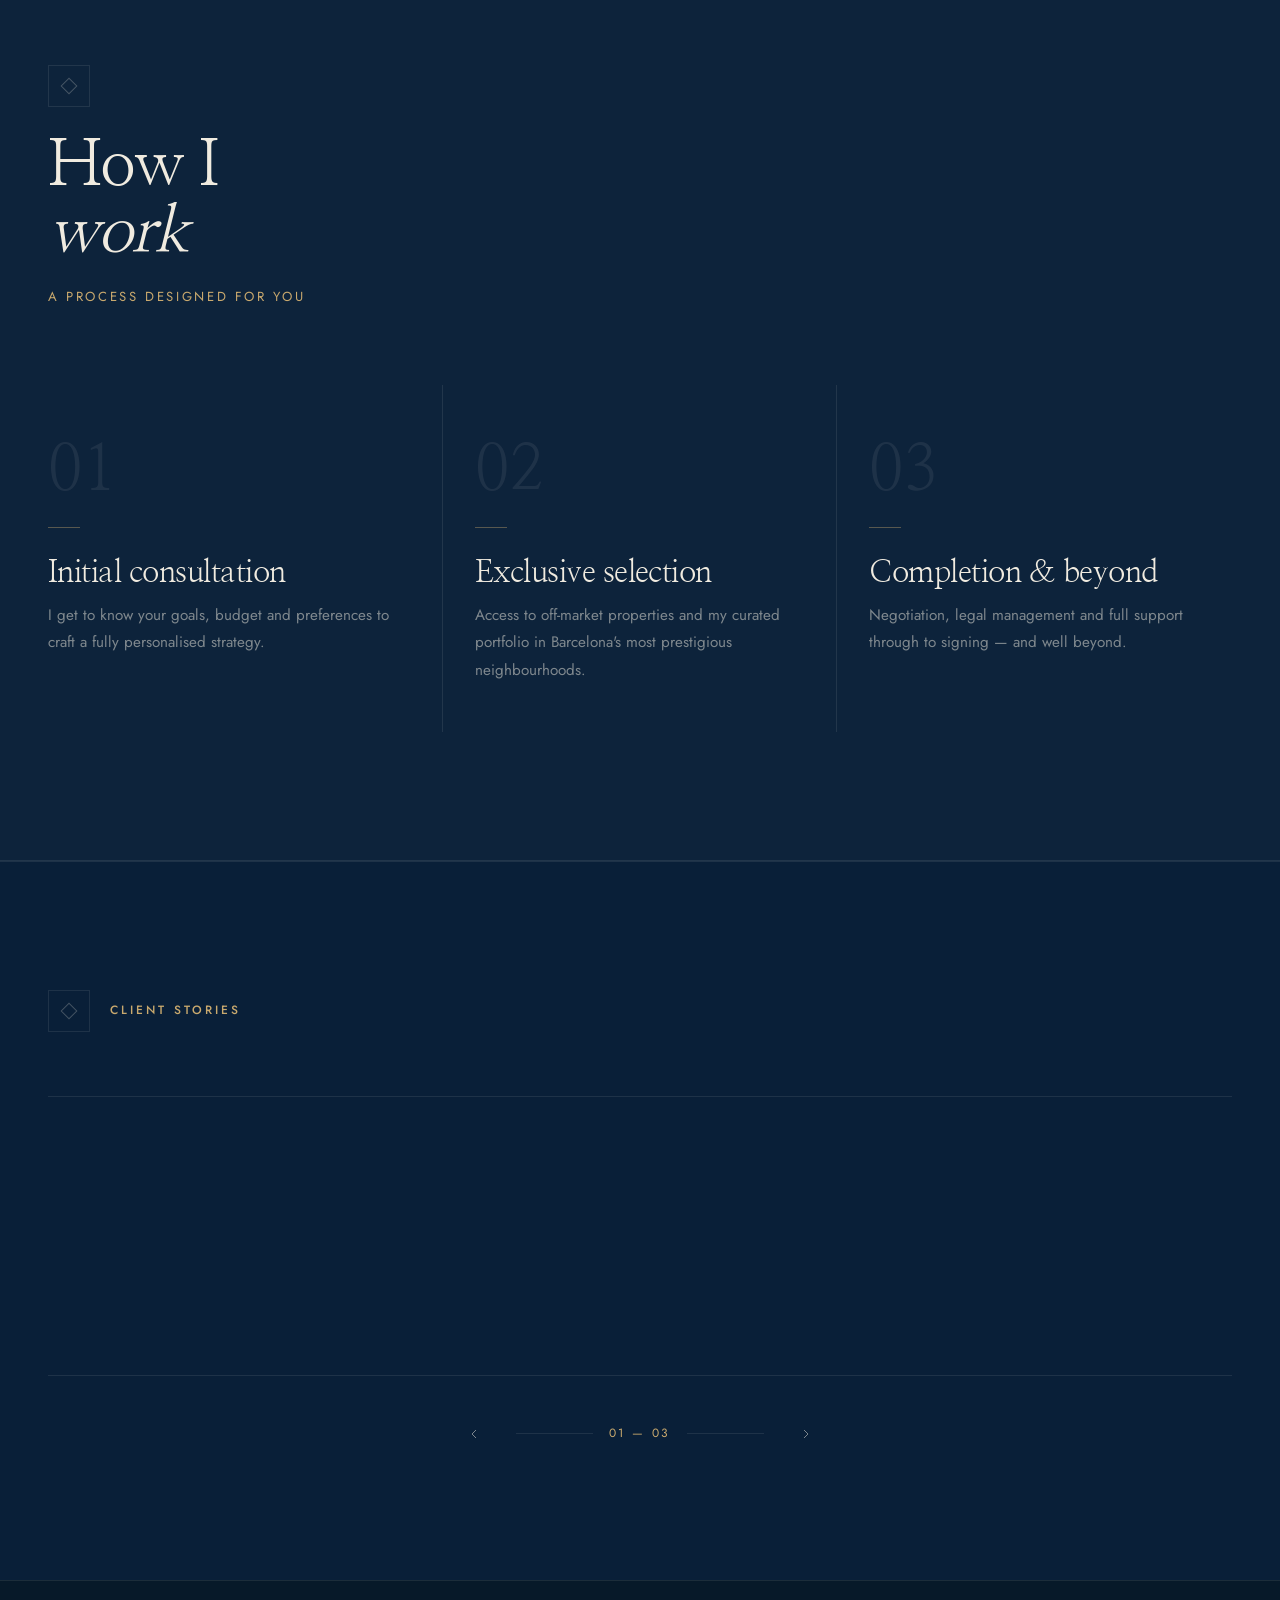
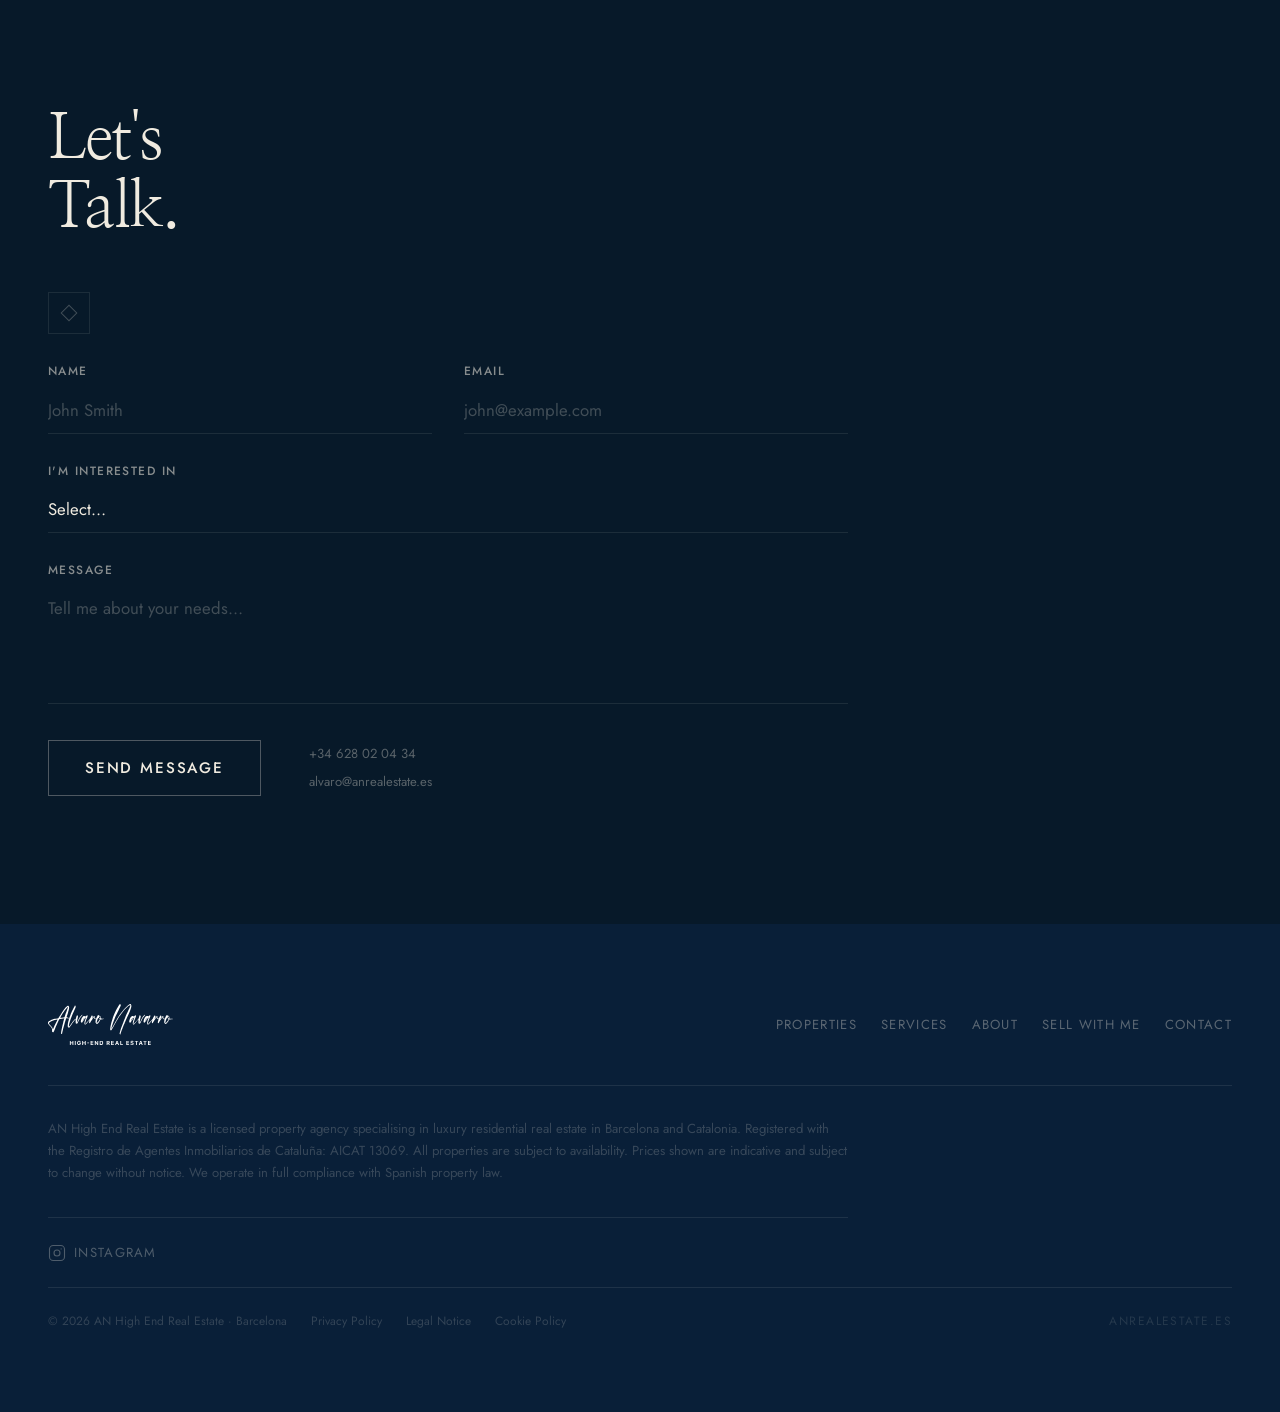
==== commit b111d724: "fix(i18n): bust cache for i18n.js so ES nav shows Conoce a Álvaro Script had no query string; CDN/br" ====
--- a/index.html
+++ b/index.html
@@ -41,7 +41,7 @@
   <noscript><link href="https://fonts.googleapis.com/css2?family=Nanum+Myeongjo:wght@400;700&family=Jost:wght@300;400;500&display=swap" rel="stylesheet" /></noscript>
   <link rel="stylesheet" href="styles.css?v=g6" />
   <link rel="icon" href="favicon.svg" type="image/svg+xml" />
-  <script src="i18n.js"></script>
+  <script src="i18n.js?v=20260430"></script>
   <script type="application/ld+json">
   {
     "@context": "https://schema.org",
--- a/styles.css
+++ b/styles.css
@@ -682,7 +682,8 @@
   width: 100%;
   height: 100%;
   object-fit: cover;
-  object-position: top center;
+  /* Bust portrait: anchor slightly above geometric center so face reads centered in 3/4 and fixed-height crops */
+  object-position: 50% 42%;
   display: block;
 }
 
@@ -1479,22 +1480,43 @@
   .header-phone  { display: block; }
   .mobile-drawer { display: none !important; }
 
-  .about-team {
-    flex-direction: row;
-    align-items: flex-start;
-    justify-content: space-between;
-    gap: 0;
+  /*
+   * index.html: 3 columns, no .at-line — old flex + width 50% each = 150% base;
+   * .at-heading { white-space: nowrap } blocked shrink → overflow + portrait painted over text.
+   * about.html: 2 columns + decorative .at-line (absolute).
+   */
+  .about-team:not(:has(> .at-line)) {
+    display: grid;
+    grid-template-columns: minmax(0, 1fr) minmax(0, 1fr) minmax(0, 1fr);
+    gap: clamp(1.25rem, 2.5vw, 2.5rem);
+    align-items: center;
   }
 
+  .about-team:has(> .at-line) {
+    display: grid;
+    grid-template-columns: minmax(0, 1fr) minmax(0, 1fr);
+    gap: clamp(2rem, 4vw, 4rem);
+    align-items: center;
+  }
+
+  .about-team:not(:has(> .at-line)) .about-team-col,
+  .about-team:not(:has(> .at-line)) .at-img-col,
+  .about-team:has(> .at-line) .about-team-col,
+  .about-team:has(> .at-line) .at-img-col {
+    width: auto;
+    max-width: 100%;
+    min-width: 0;
+  }
+
+  /* Long headings must wrap inside their grid track (ES/DE/… translations). */
+  .about-team:not(:has(> .at-line)) .at-heading {
+    white-space: normal;
+  }
+
   .at-line { display: block; }
 
   .about-team-col {
-    width: calc(50% - 2rem);
     margin-bottom: 0;
-  }
-
-  .at-img-col {
-    width: calc(50% - 2rem);
   }
 
   .at-img {
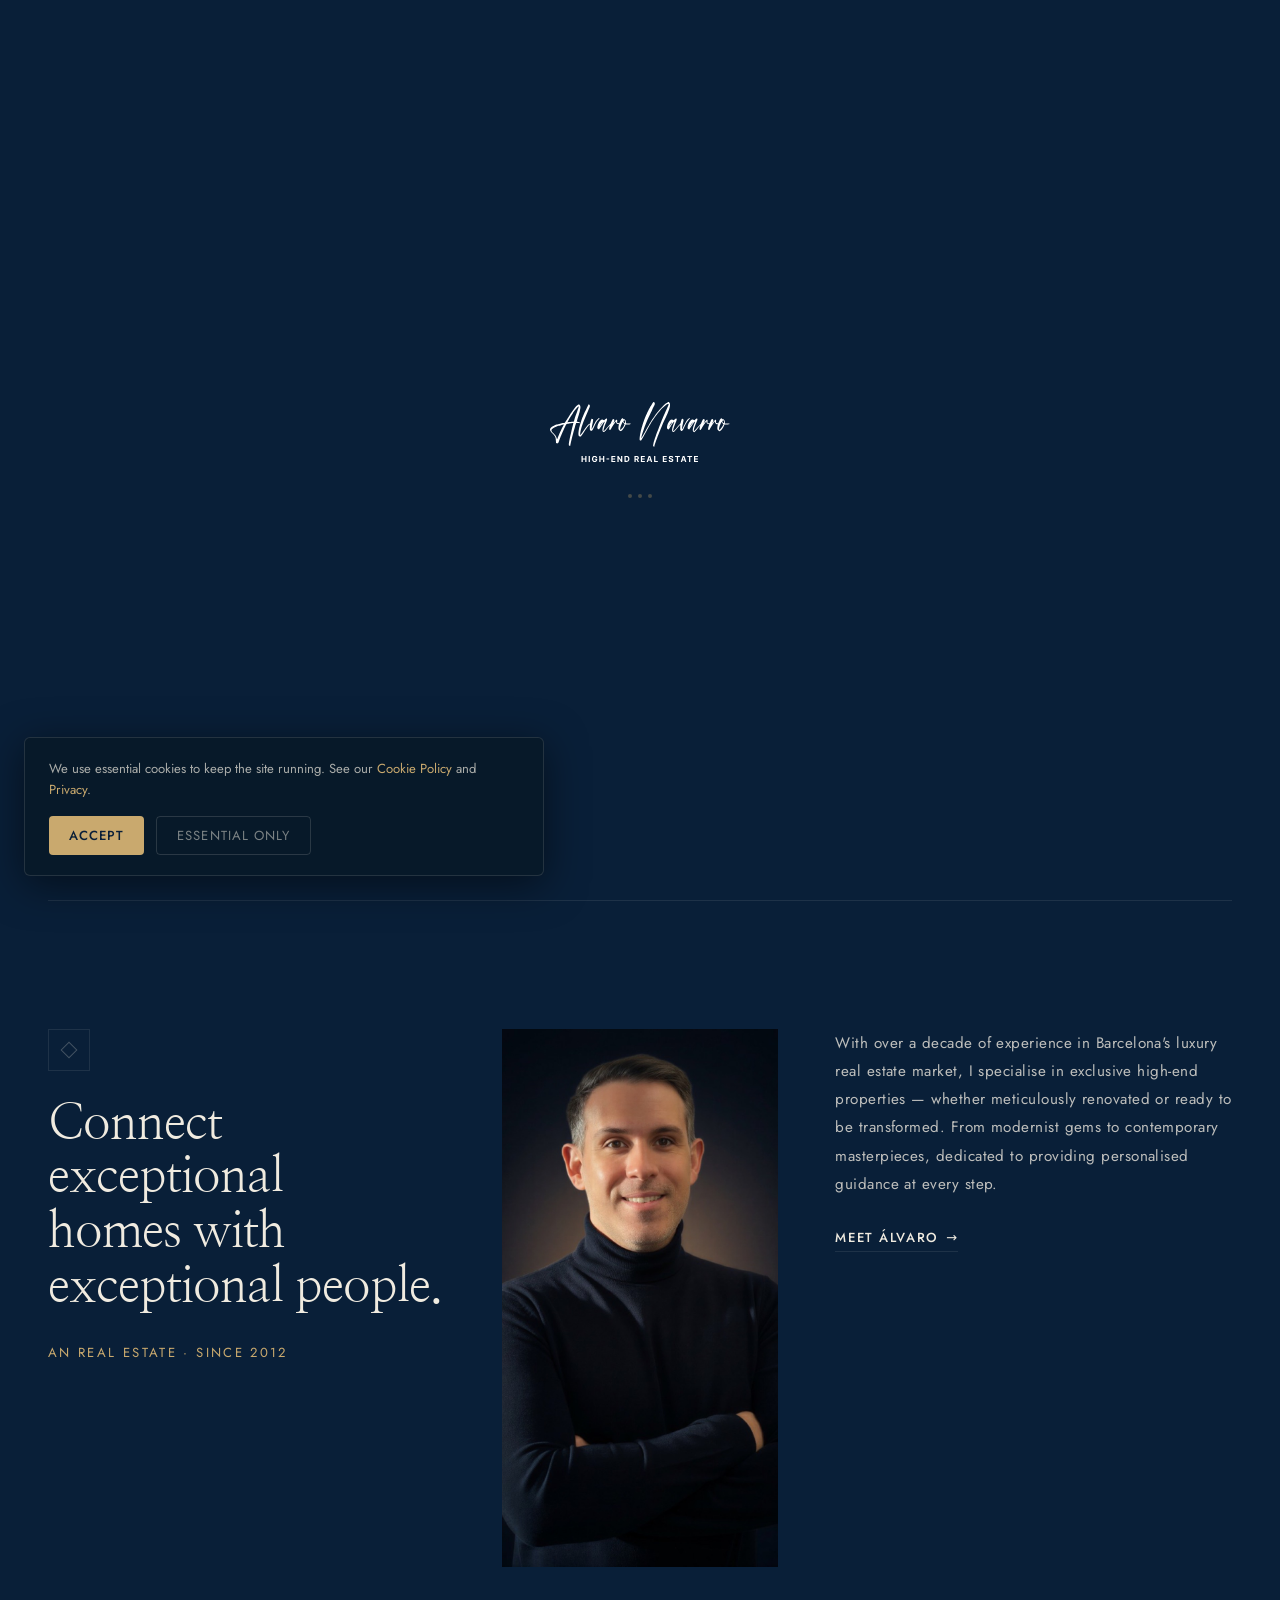
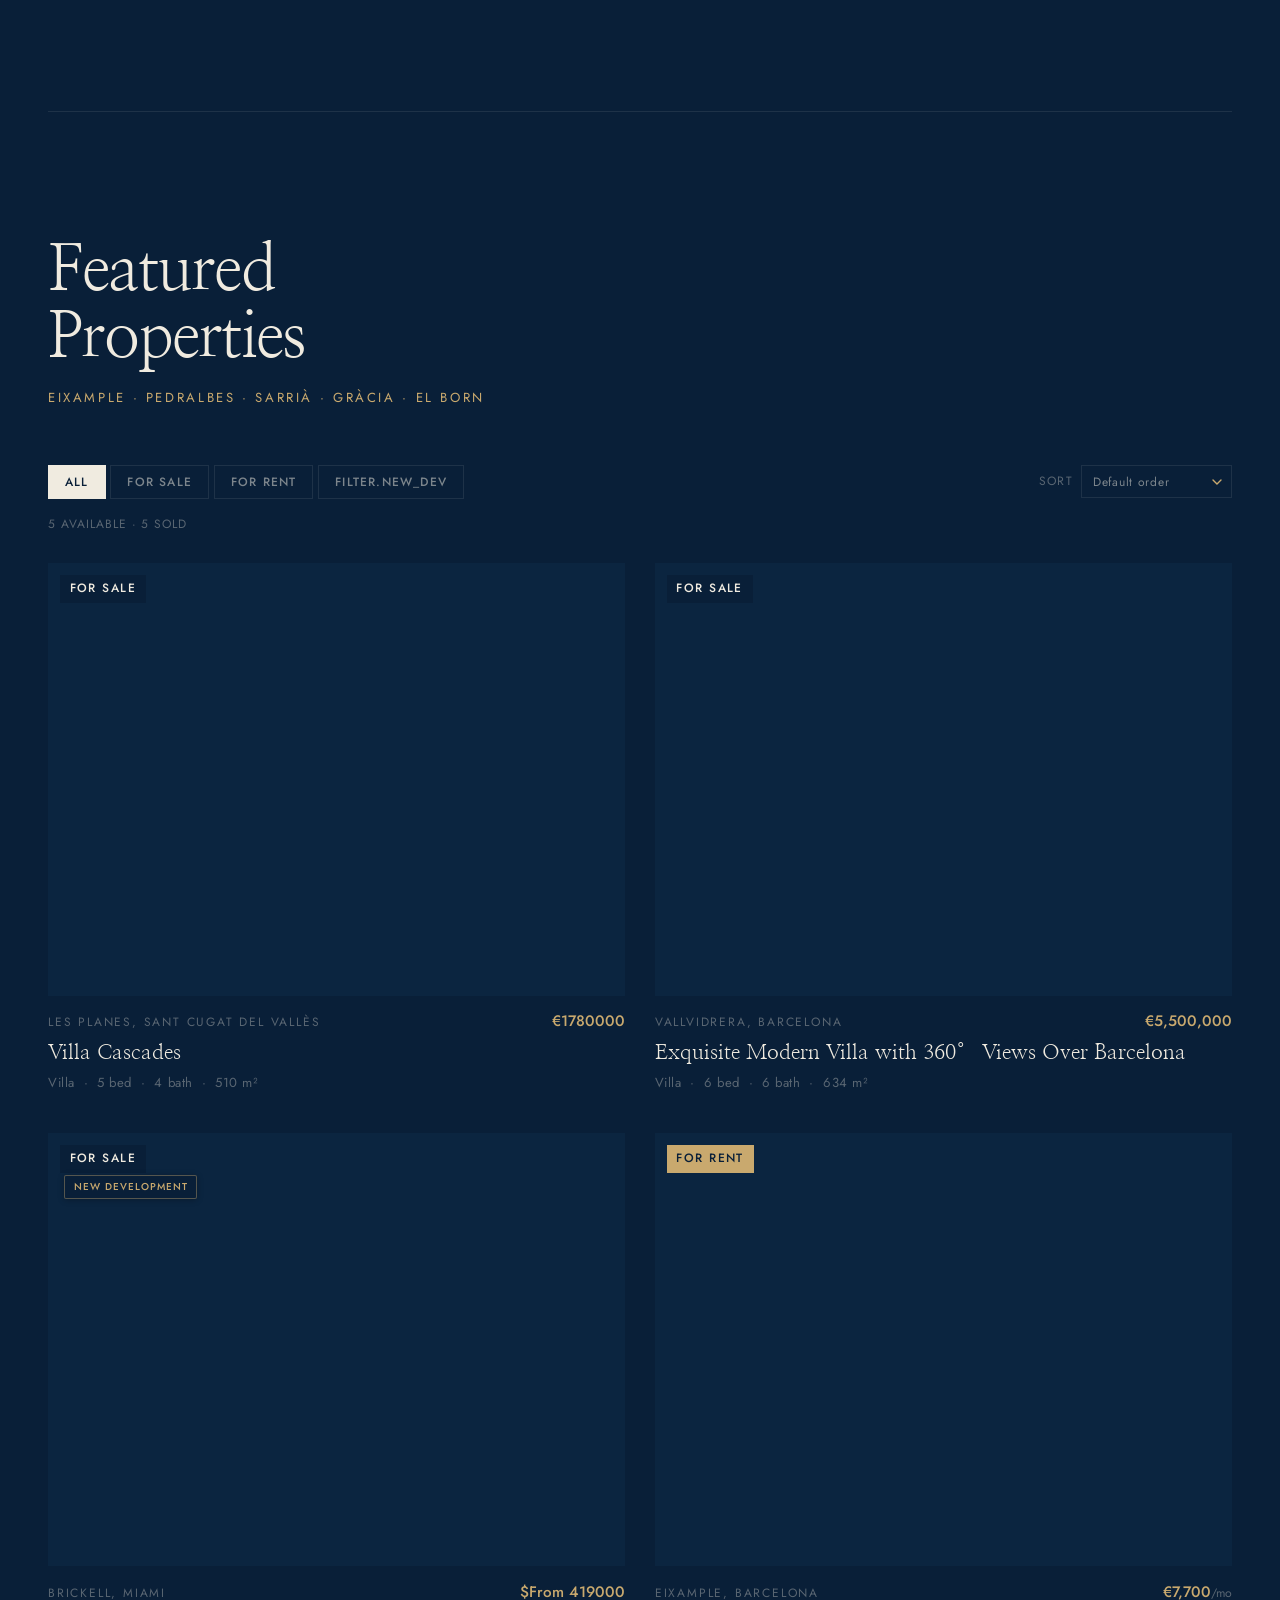
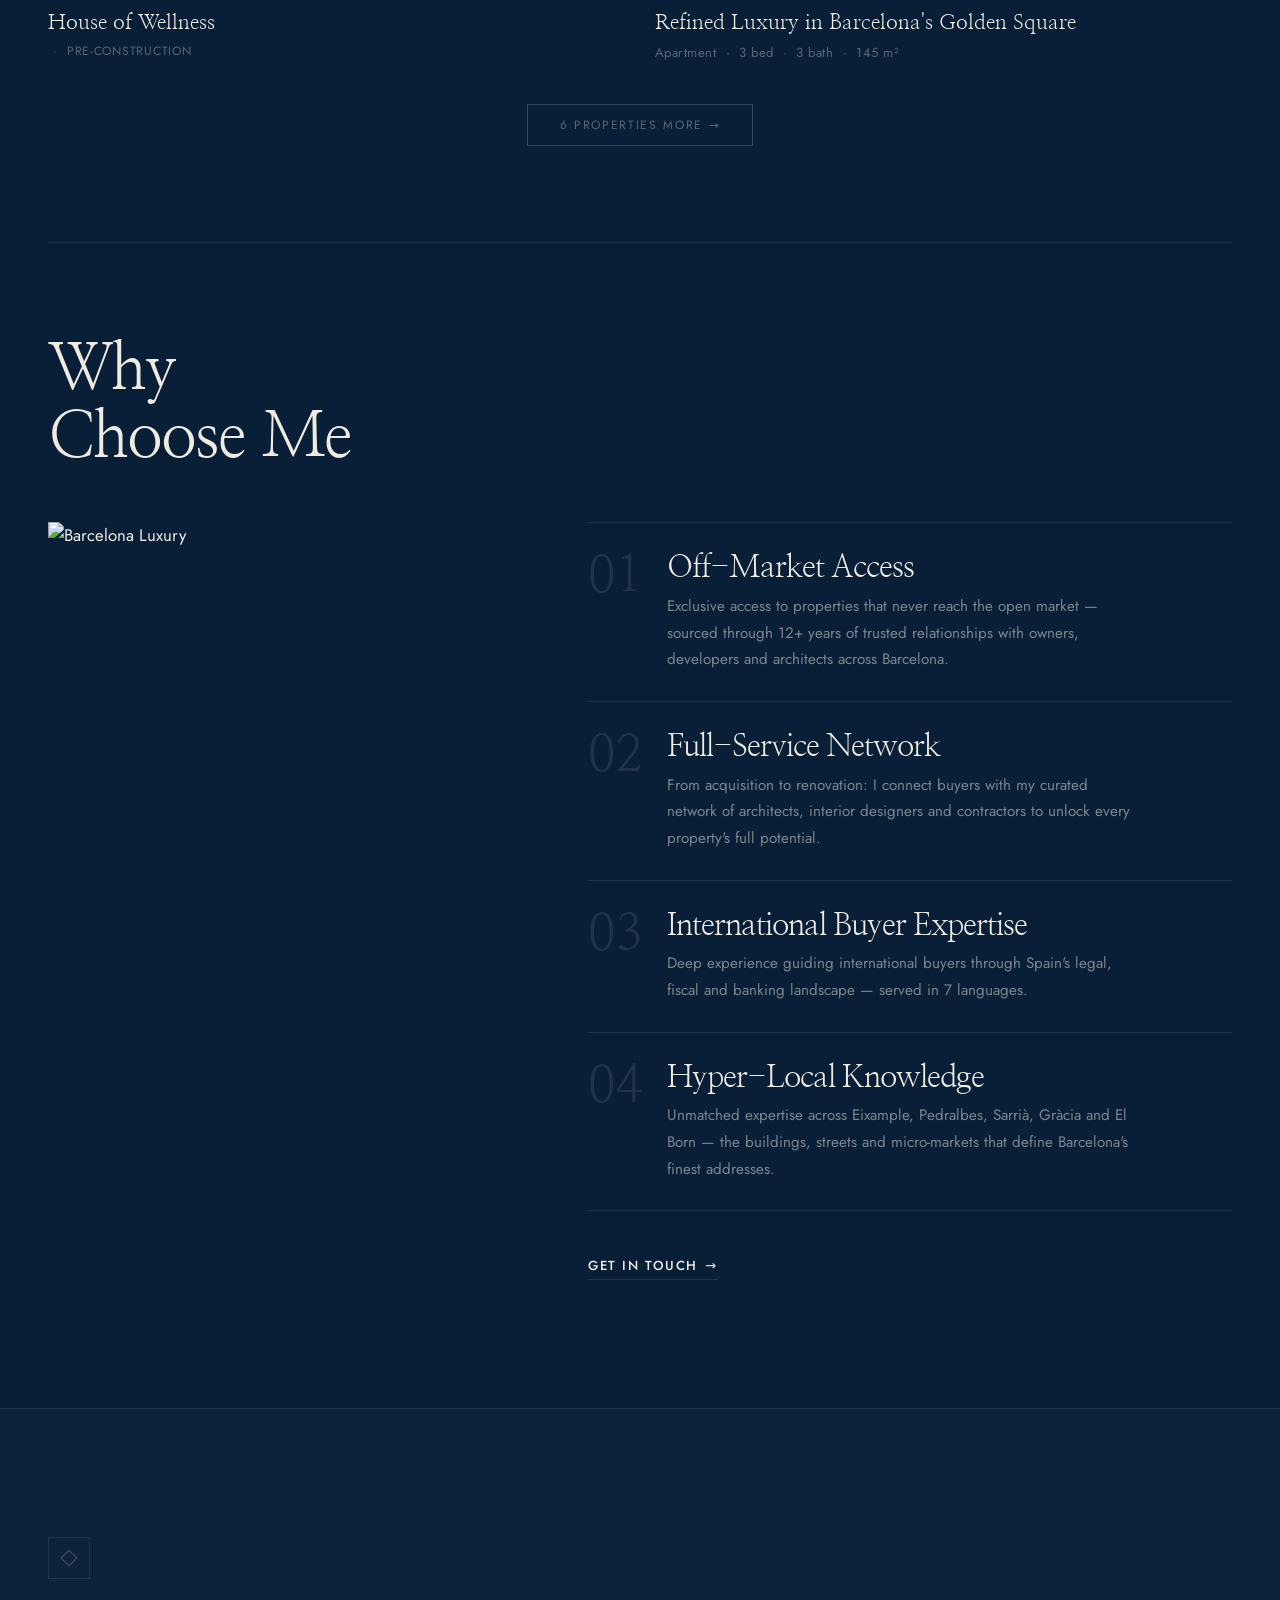
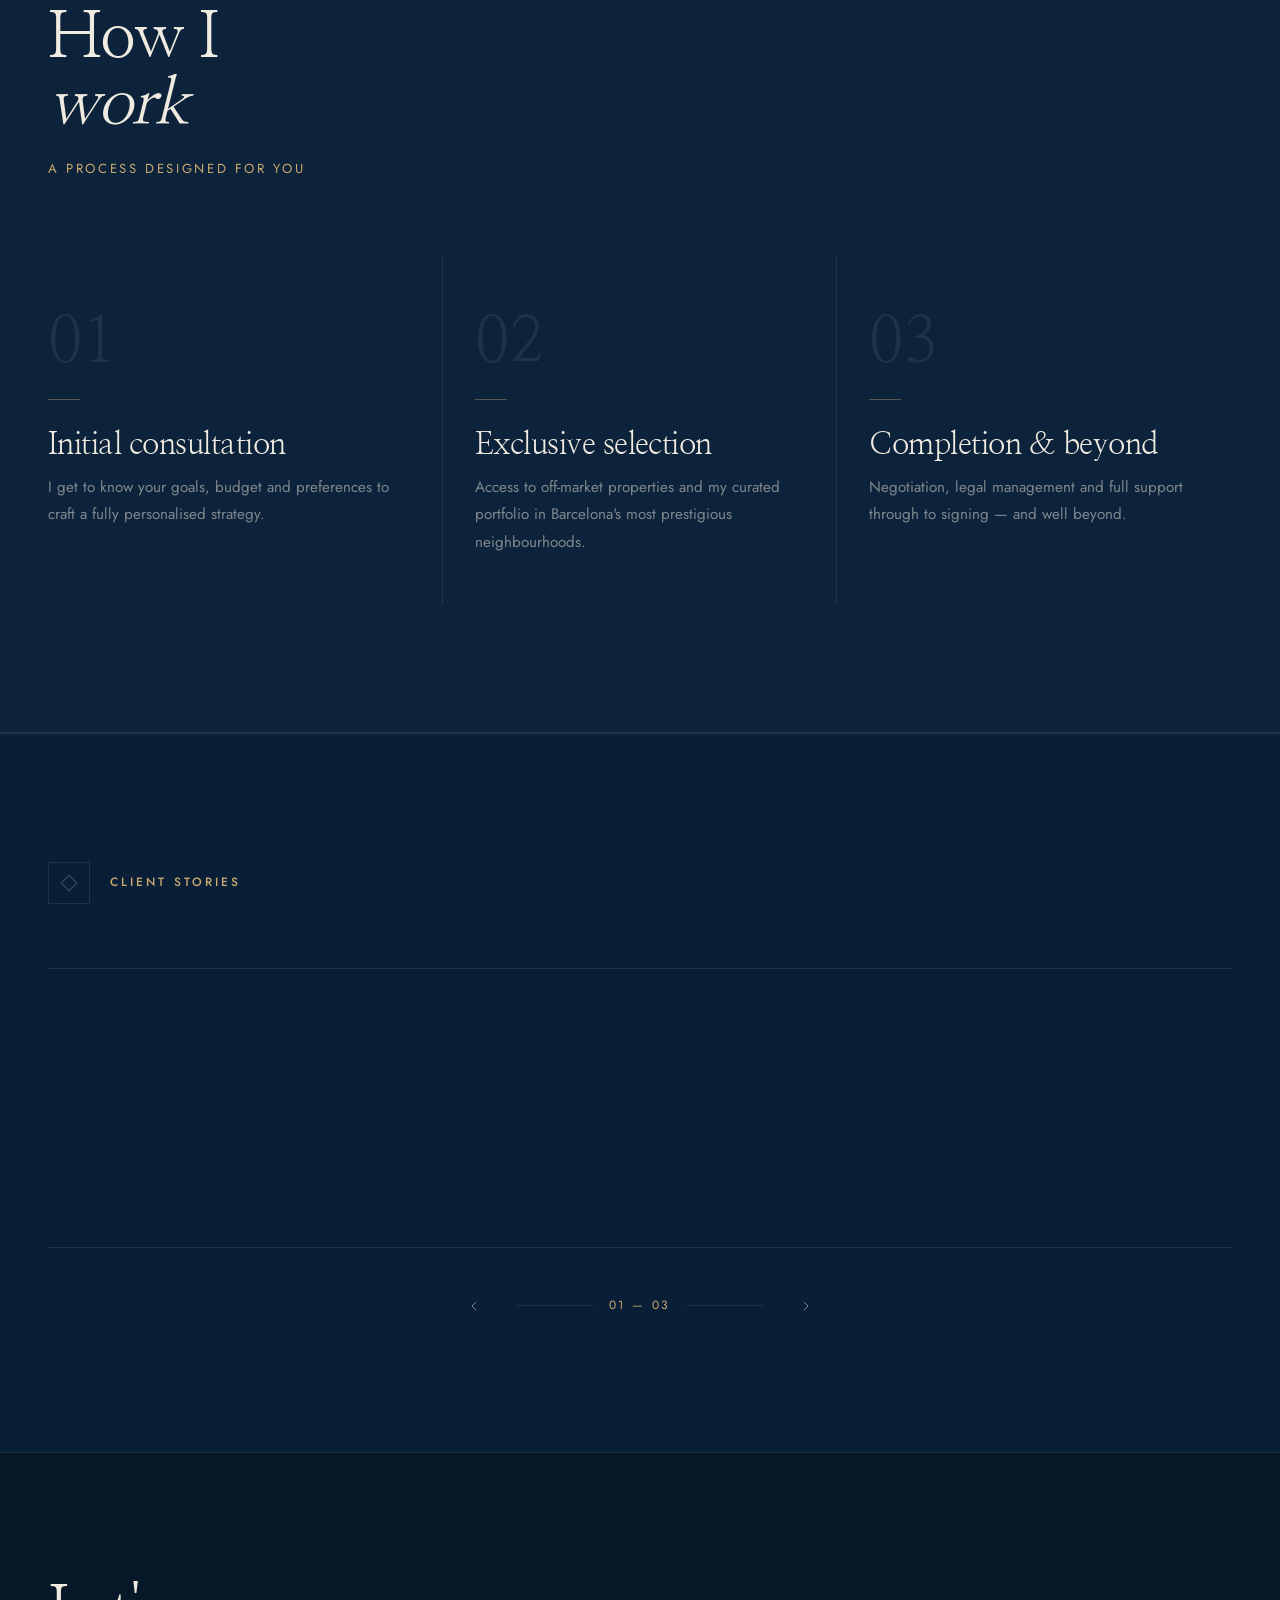
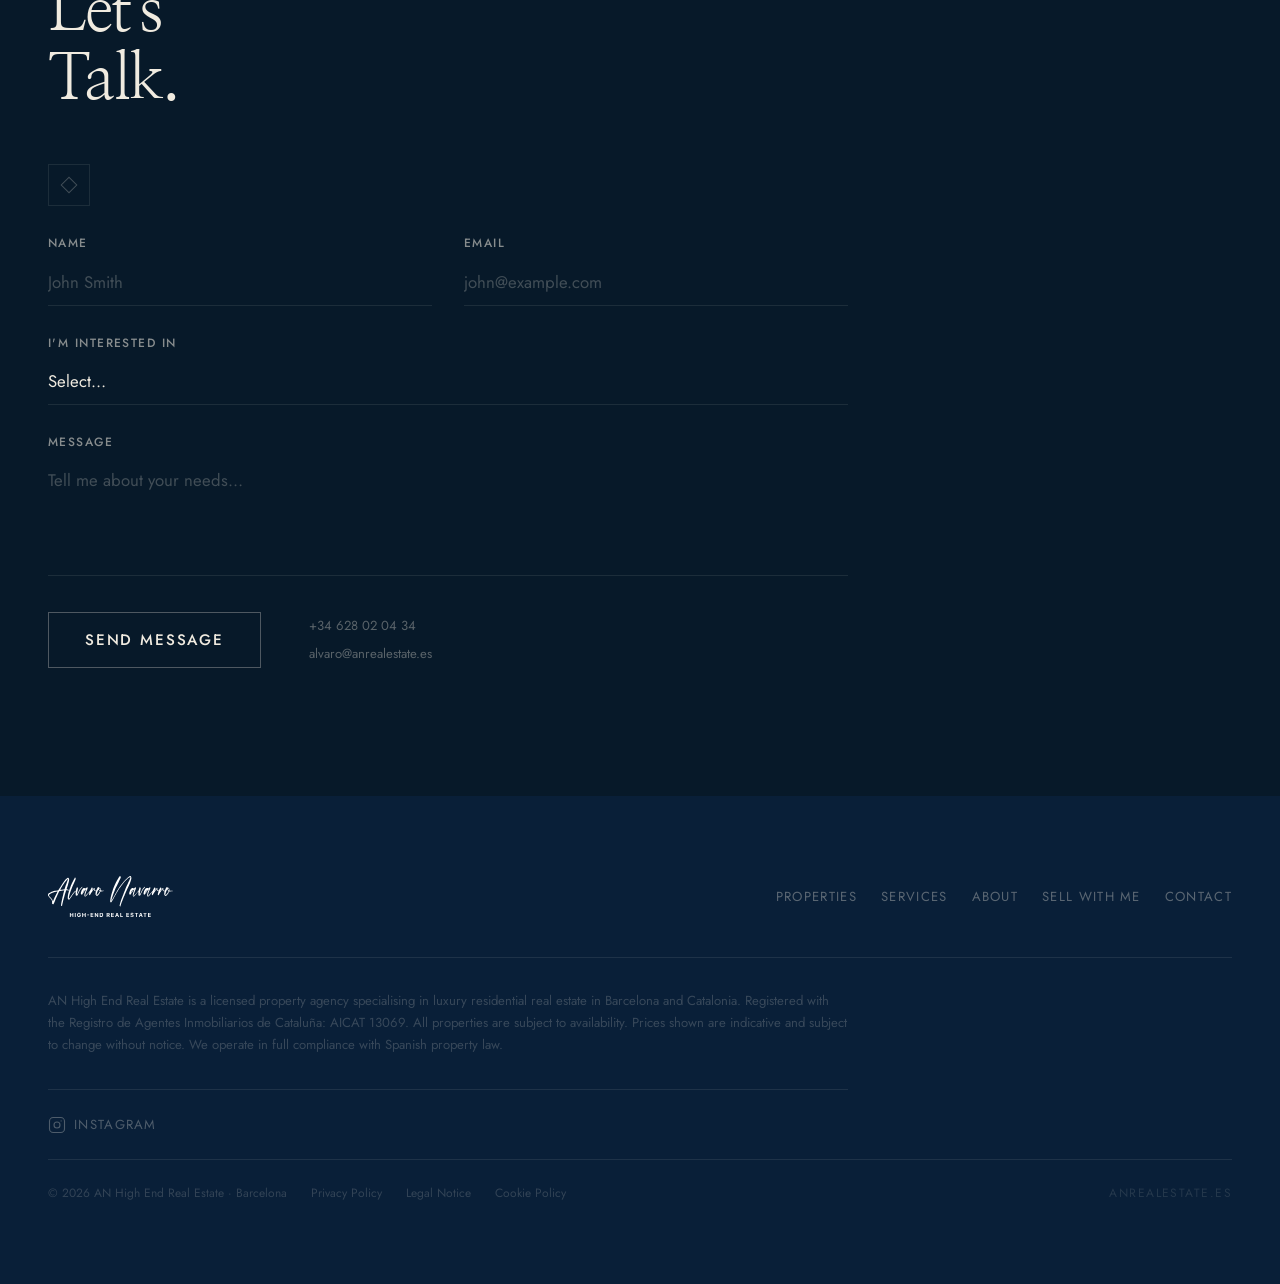
==== commit dd174393: "UX: about-team 3-col desktop — rhythm, gap, bio legibility; styles v=g7 - Asymmetric grid, align sta" ====
--- a/index.html
+++ b/index.html
@@ -39,7 +39,7 @@
   <link rel="preconnect" href="https://fonts.gstatic.com" crossorigin />
   <link href="https://fonts.googleapis.com/css2?family=Nanum+Myeongjo:wght@400;700&family=Jost:wght@300;400;500&display=swap" rel="stylesheet" media="print" onload="this.media='all'" />
   <noscript><link href="https://fonts.googleapis.com/css2?family=Nanum+Myeongjo:wght@400;700&family=Jost:wght@300;400;500&display=swap" rel="stylesheet" /></noscript>
-  <link rel="stylesheet" href="styles.css?v=g6" />
+  <link rel="stylesheet" href="styles.css?v=g7" />
   <link rel="icon" href="favicon.svg" type="image/svg+xml" />
   <script src="i18n.js?v=20260430"></script>
   <script type="application/ld+json">
--- a/styles.css
+++ b/styles.css
@@ -1487,9 +1487,11 @@
    */
   .about-team:not(:has(> .at-line)) {
     display: grid;
-    grid-template-columns: minmax(0, 1fr) minmax(0, 1fr) minmax(0, 1fr);
-    gap: clamp(1.25rem, 2.5vw, 2.5rem);
-    align-items: center;
+    /* Wider text tracks, slightly narrower photo column — less squeeze on bio + clearer hierarchy */
+    grid-template-columns: minmax(0, 1.18fr) minmax(0, 0.82fr) minmax(0, 1.18fr);
+    column-gap: clamp(2rem, 4.5vw, 3.75rem);
+    row-gap: 0;
+    align-items: start;
   }
 
   .about-team:has(> .at-line) {
@@ -1508,9 +1510,32 @@
     min-width: 0;
   }
 
+  /* Portrait: cap width inside centre track so it does not dominate; centred in cell */
+  .about-team:not(:has(> .at-line)) .at-img-col {
+    justify-self: center;
+    max-width: min(100%, 340px);
+  }
+
   /* Long headings must wrap inside their grid track (ES/DE/… translations). */
   .about-team:not(:has(> .at-line)) .at-heading {
     white-space: normal;
+    line-height: 1.08;
+    max-width: 14em;
+  }
+
+  .about-team:not(:has(> .at-line)) .at-sub {
+    margin-bottom: 1.75rem;
+  }
+
+  /* Bio: comfortable measure + slightly higher contrast than global cream-dim */
+  .about-team:not(:has(> .at-line)) > .about-team-col:last-child .at-text {
+    color: rgba(240, 235, 224, 0.78);
+    line-height: 1.85;
+    max-width: 36rem;
+  }
+
+  .about-team:not(:has(> .at-line)) > .about-team-col:last-child .link-flash {
+    margin-top: 0.35rem;
   }
 
   .at-line { display: block; }
@@ -1522,6 +1547,11 @@
   .at-img {
     aspect-ratio: unset;
     height: clamp(480px, 52vw, 720px);
+  }
+
+  /* Shorter hero on index 3-col so vertical rhythm matches headline + CTA column */
+  .about-team:not(:has(> .at-line)) .at-img {
+    height: clamp(400px, 42vw, 580px);
   }
 
   .at-heading {
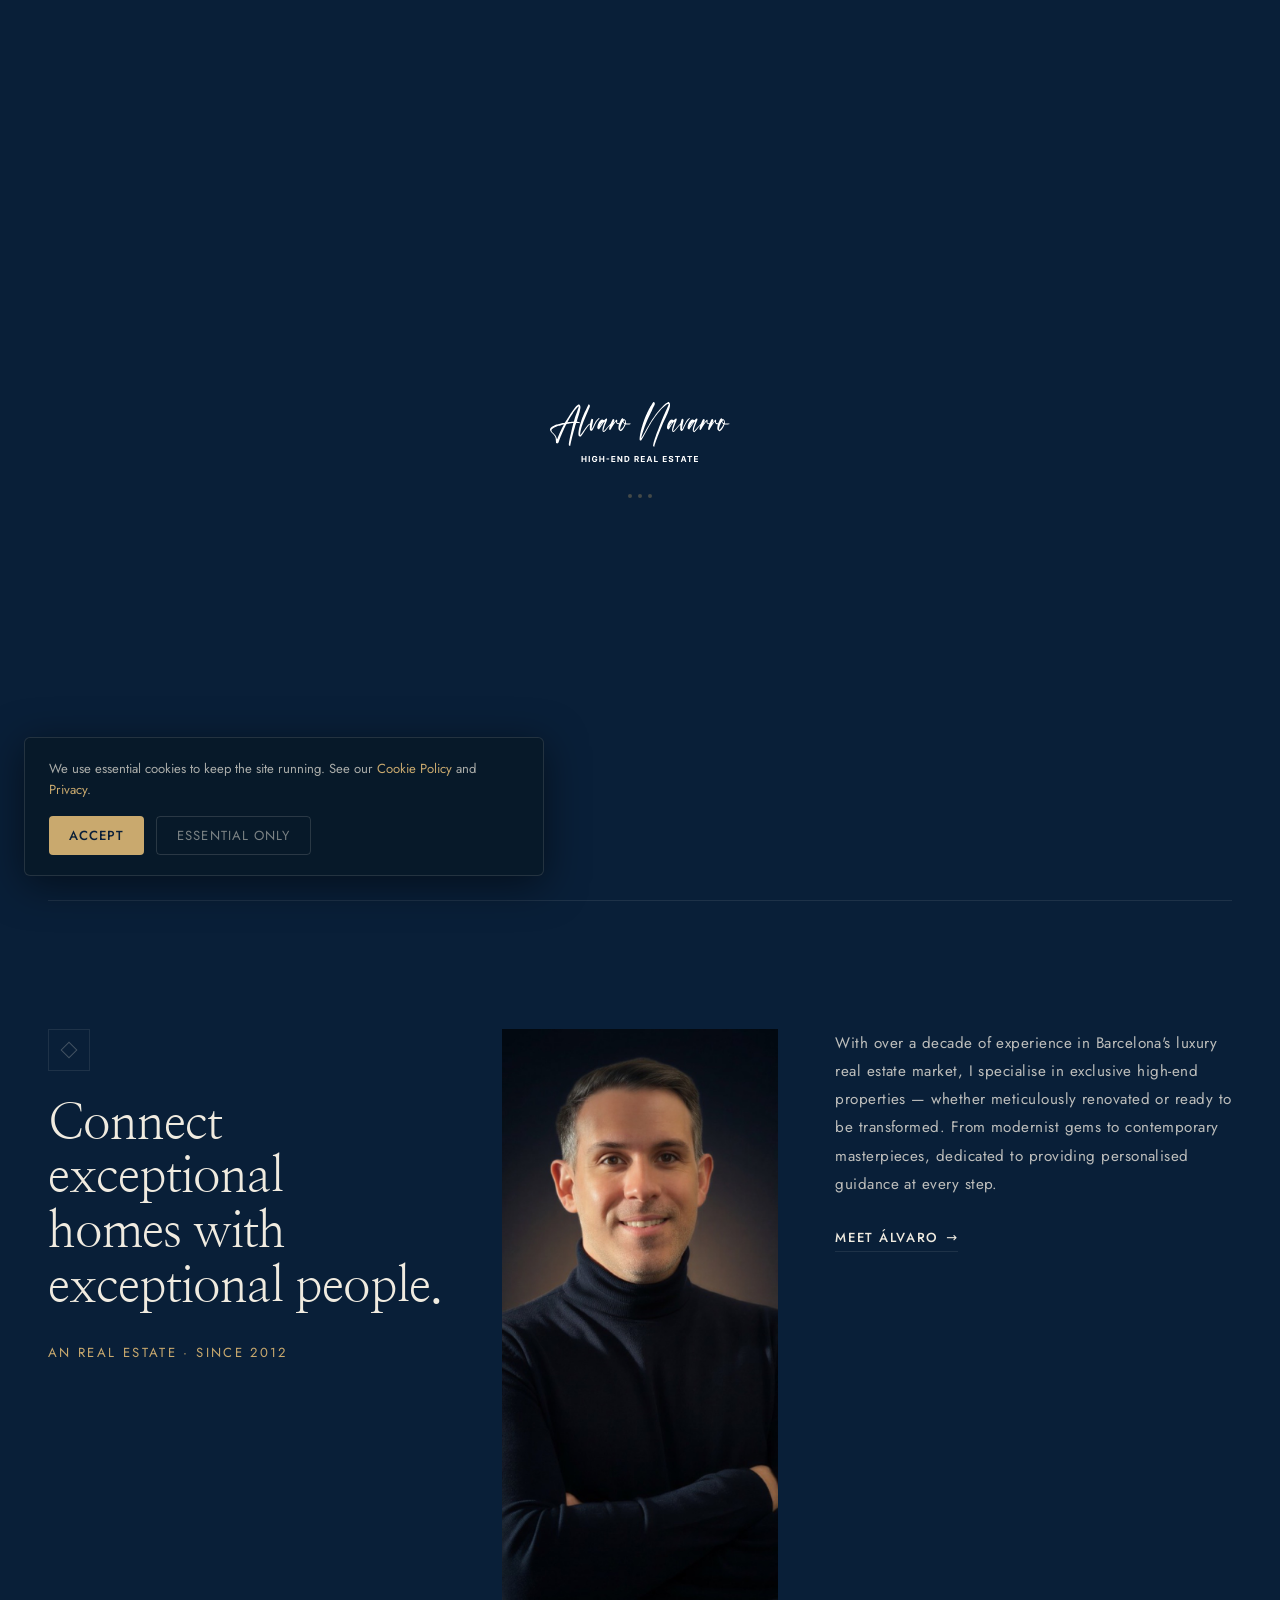
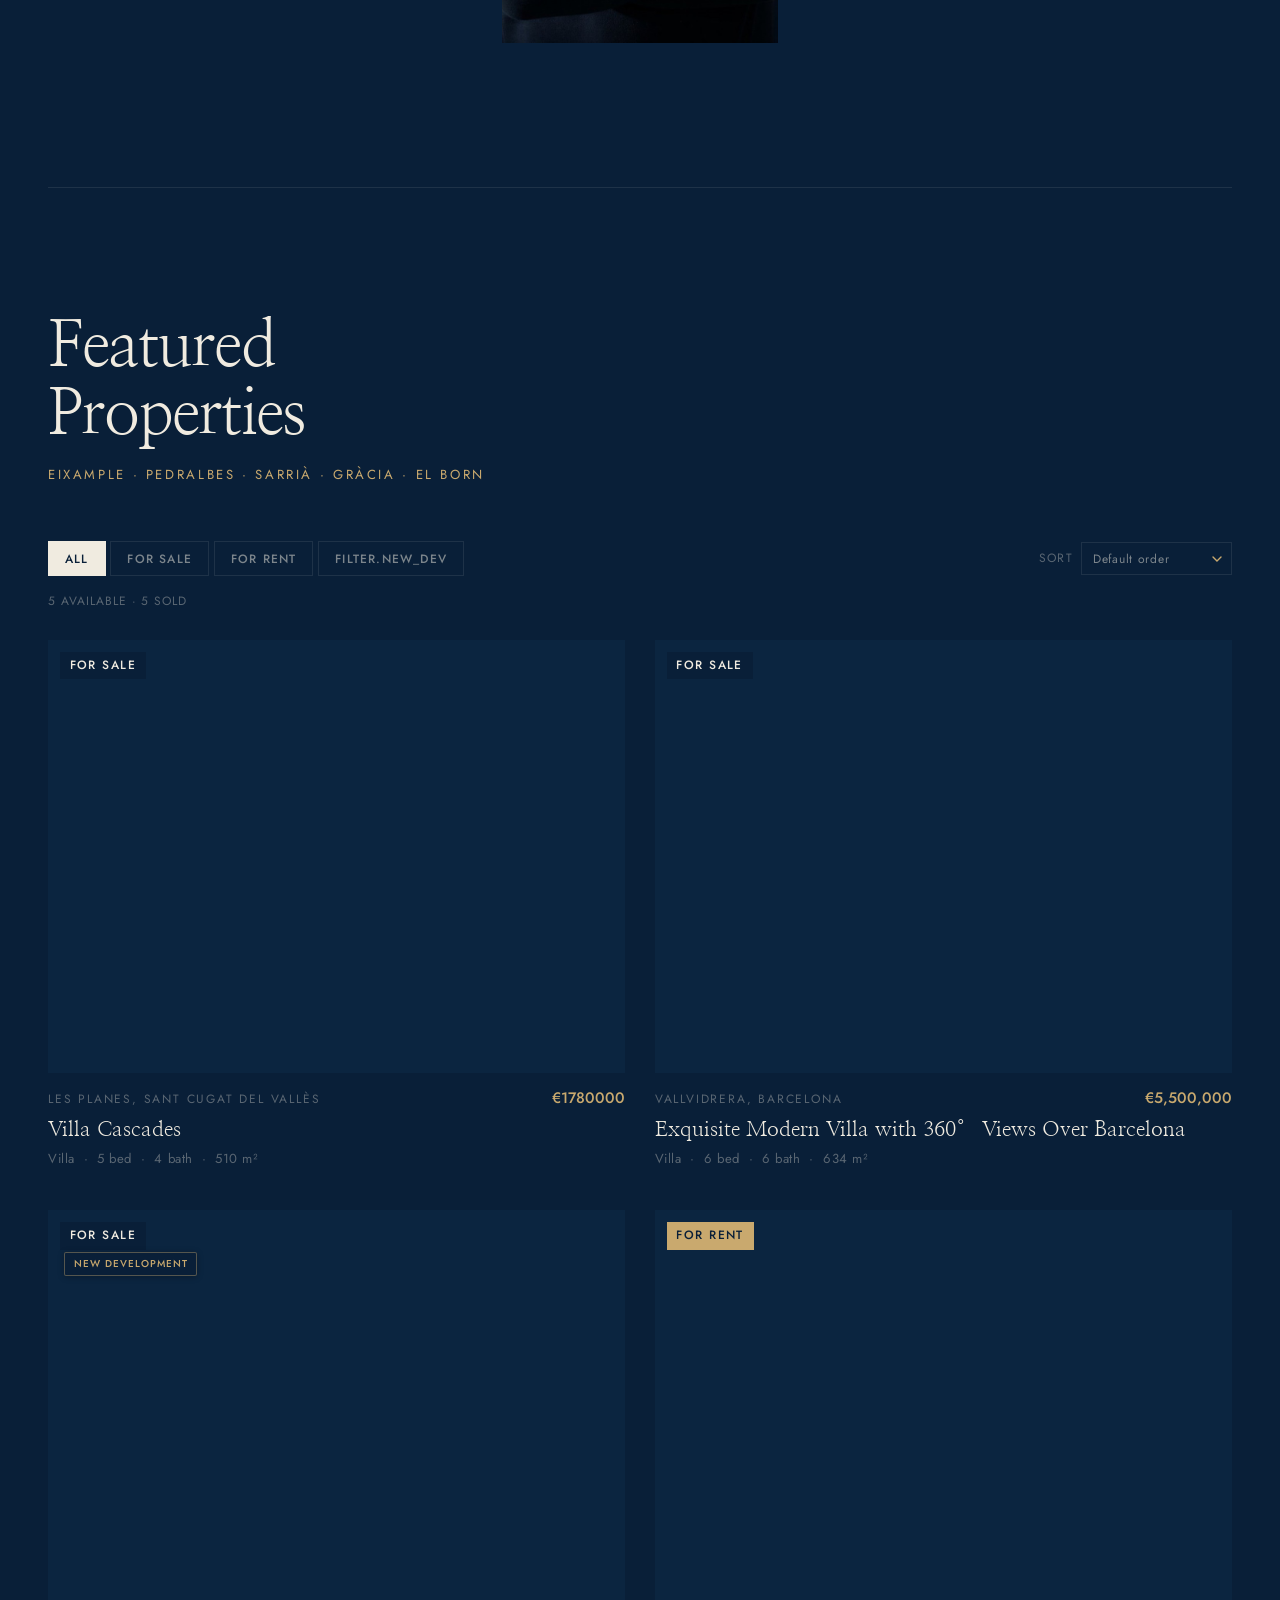
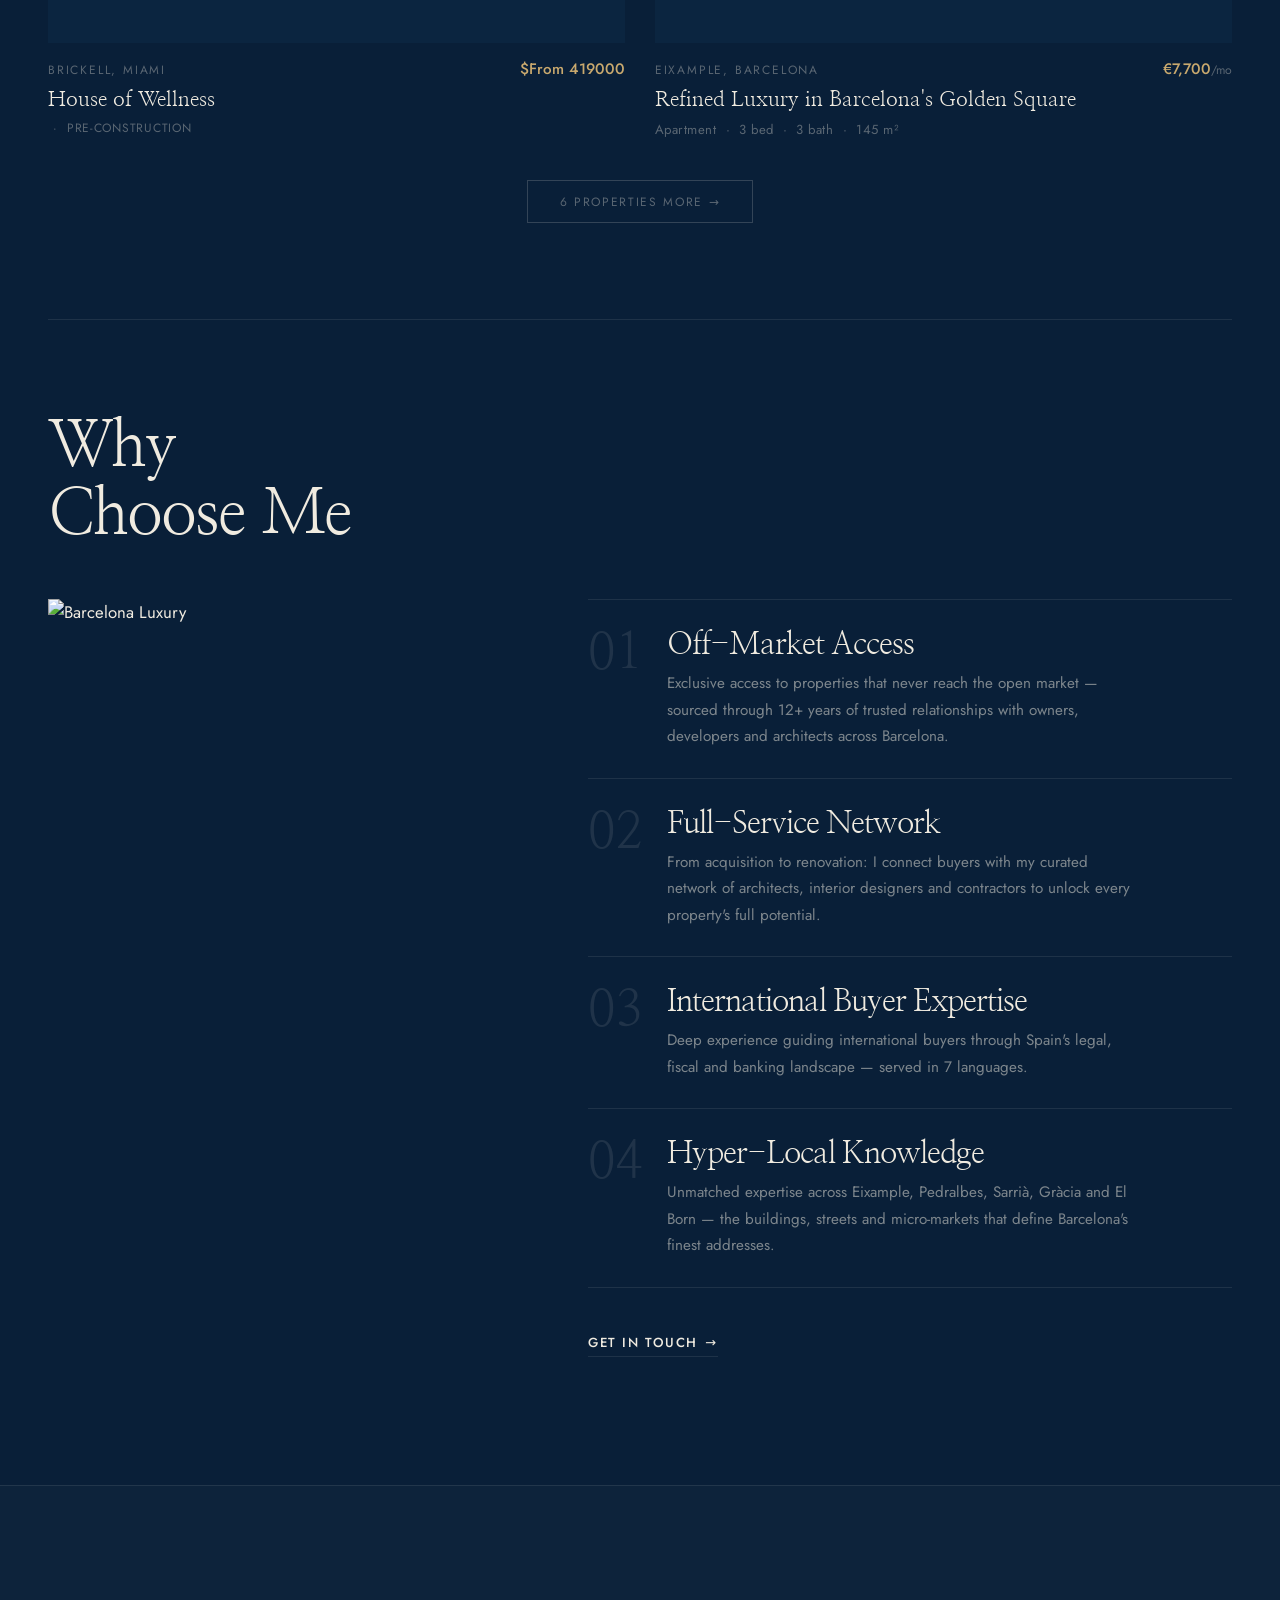
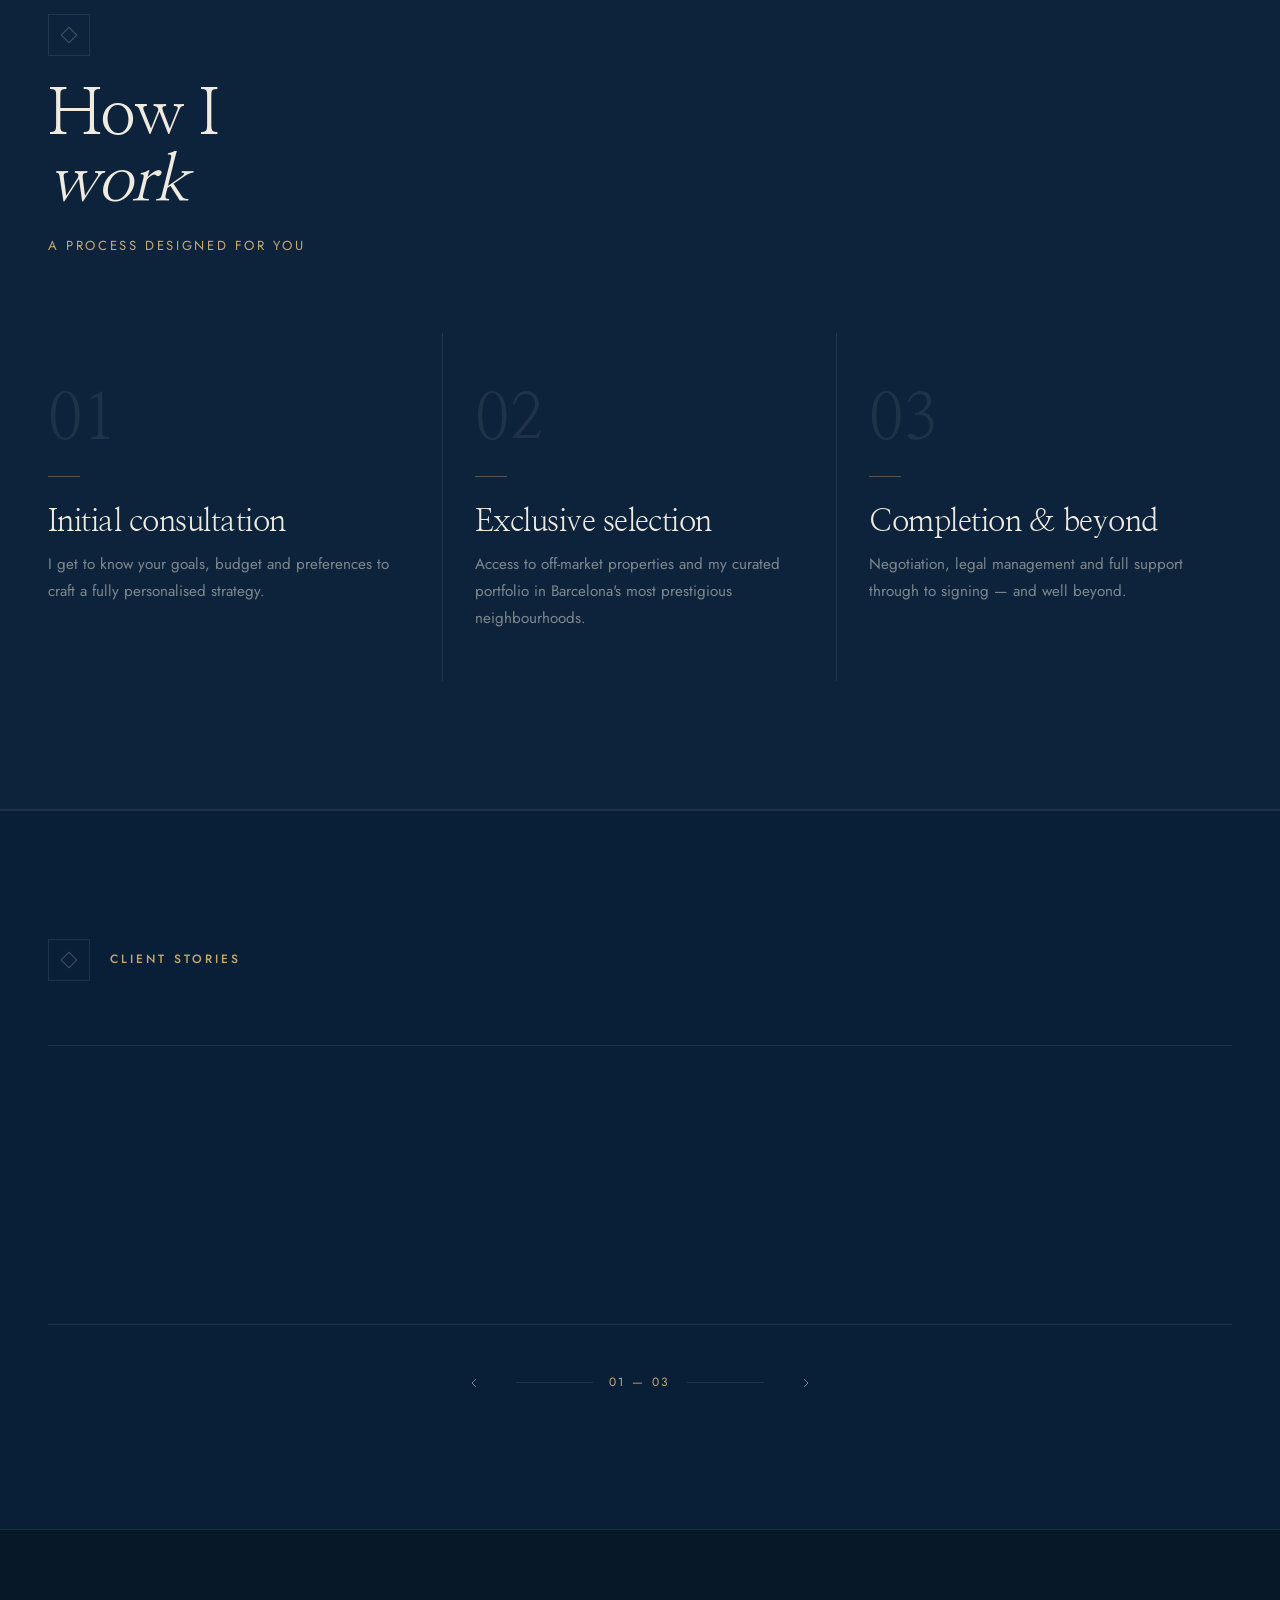
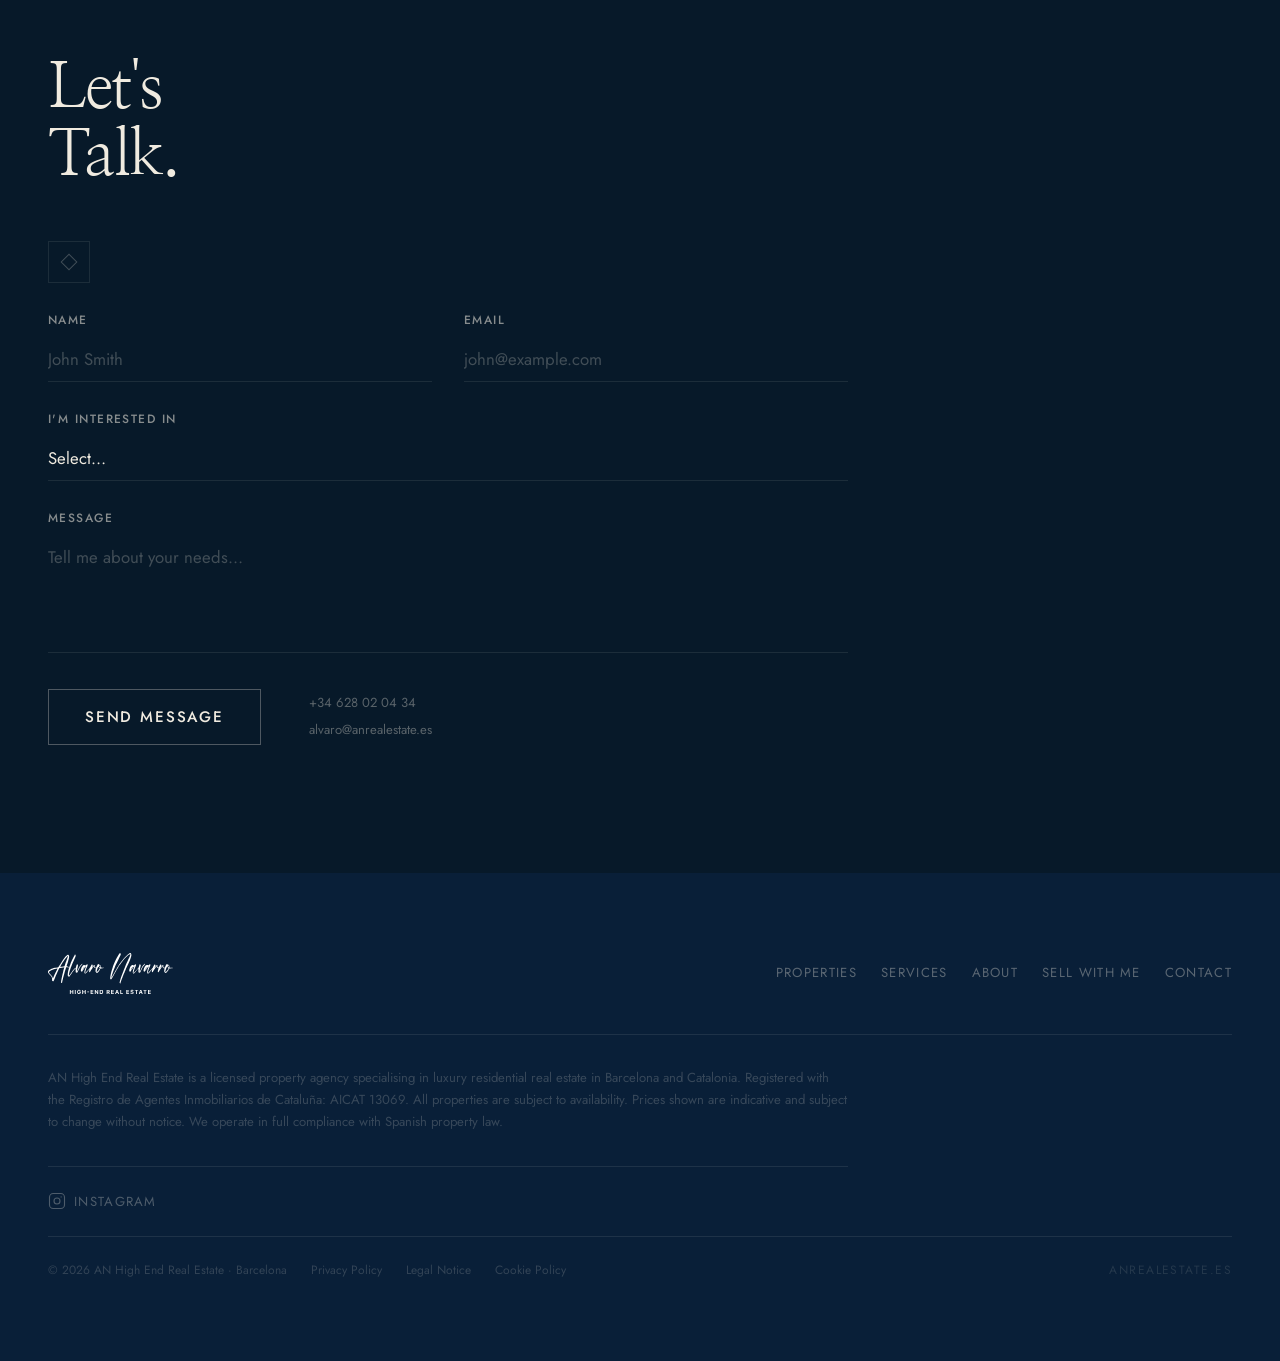
==== commit 1adaec51: "fix(about): portrait crop anchor center top + taller index frame - object-position center top on all" ====
--- a/index.html
+++ b/index.html
@@ -39,7 +39,7 @@
   <link rel="preconnect" href="https://fonts.gstatic.com" crossorigin />
   <link href="https://fonts.googleapis.com/css2?family=Nanum+Myeongjo:wght@400;700&family=Jost:wght@300;400;500&display=swap" rel="stylesheet" media="print" onload="this.media='all'" />
   <noscript><link href="https://fonts.googleapis.com/css2?family=Nanum+Myeongjo:wght@400;700&family=Jost:wght@300;400;500&display=swap" rel="stylesheet" /></noscript>
-  <link rel="stylesheet" href="styles.css?v=g7" />
+  <link rel="stylesheet" href="styles.css?v=g9" />
   <link rel="icon" href="favicon.svg" type="image/svg+xml" />
   <script src="i18n.js?v=20260430"></script>
   <script type="application/ld+json">
@@ -226,7 +226,7 @@
           <p class="at-sub" data-i18n="about.since">AN Real Estate · Since 2012</p>
         </div>
         <div class="about-team-col at-img-col">
-          <div class="at-img img-float">
+          <div class="at-img">
             <img src="assets/team/alvaro-navarro.jpg?v=20260504" alt="Álvaro Navarro" loading="lazy" width="1167" height="1600" />
           </div>
         </div>
--- a/styles.css
+++ b/styles.css
@@ -682,8 +682,8 @@
   width: 100%;
   height: 100%;
   object-fit: cover;
-  /* Bust portrait: anchor slightly above geometric center so face reads centered in 3/4 and fixed-height crops */
-  object-position: 50% 42%;
+  /* Pin crop to top so hairline stays in frame on squat boxes (cover often clips top+bottom). */
+  object-position: center top;
   display: block;
 }
 
@@ -1549,9 +1549,9 @@
     height: clamp(480px, 52vw, 720px);
   }
 
-  /* Shorter hero on index 3-col so vertical rhythm matches headline + CTA column */
+  /* Index 3-col: a bit taller than before so cover crop has more vertical room for bust portraits */
   .about-team:not(:has(> .at-line)) .at-img {
-    height: clamp(400px, 42vw, 580px);
+    height: clamp(440px, 48vw, 640px);
   }
 
   .at-heading {
